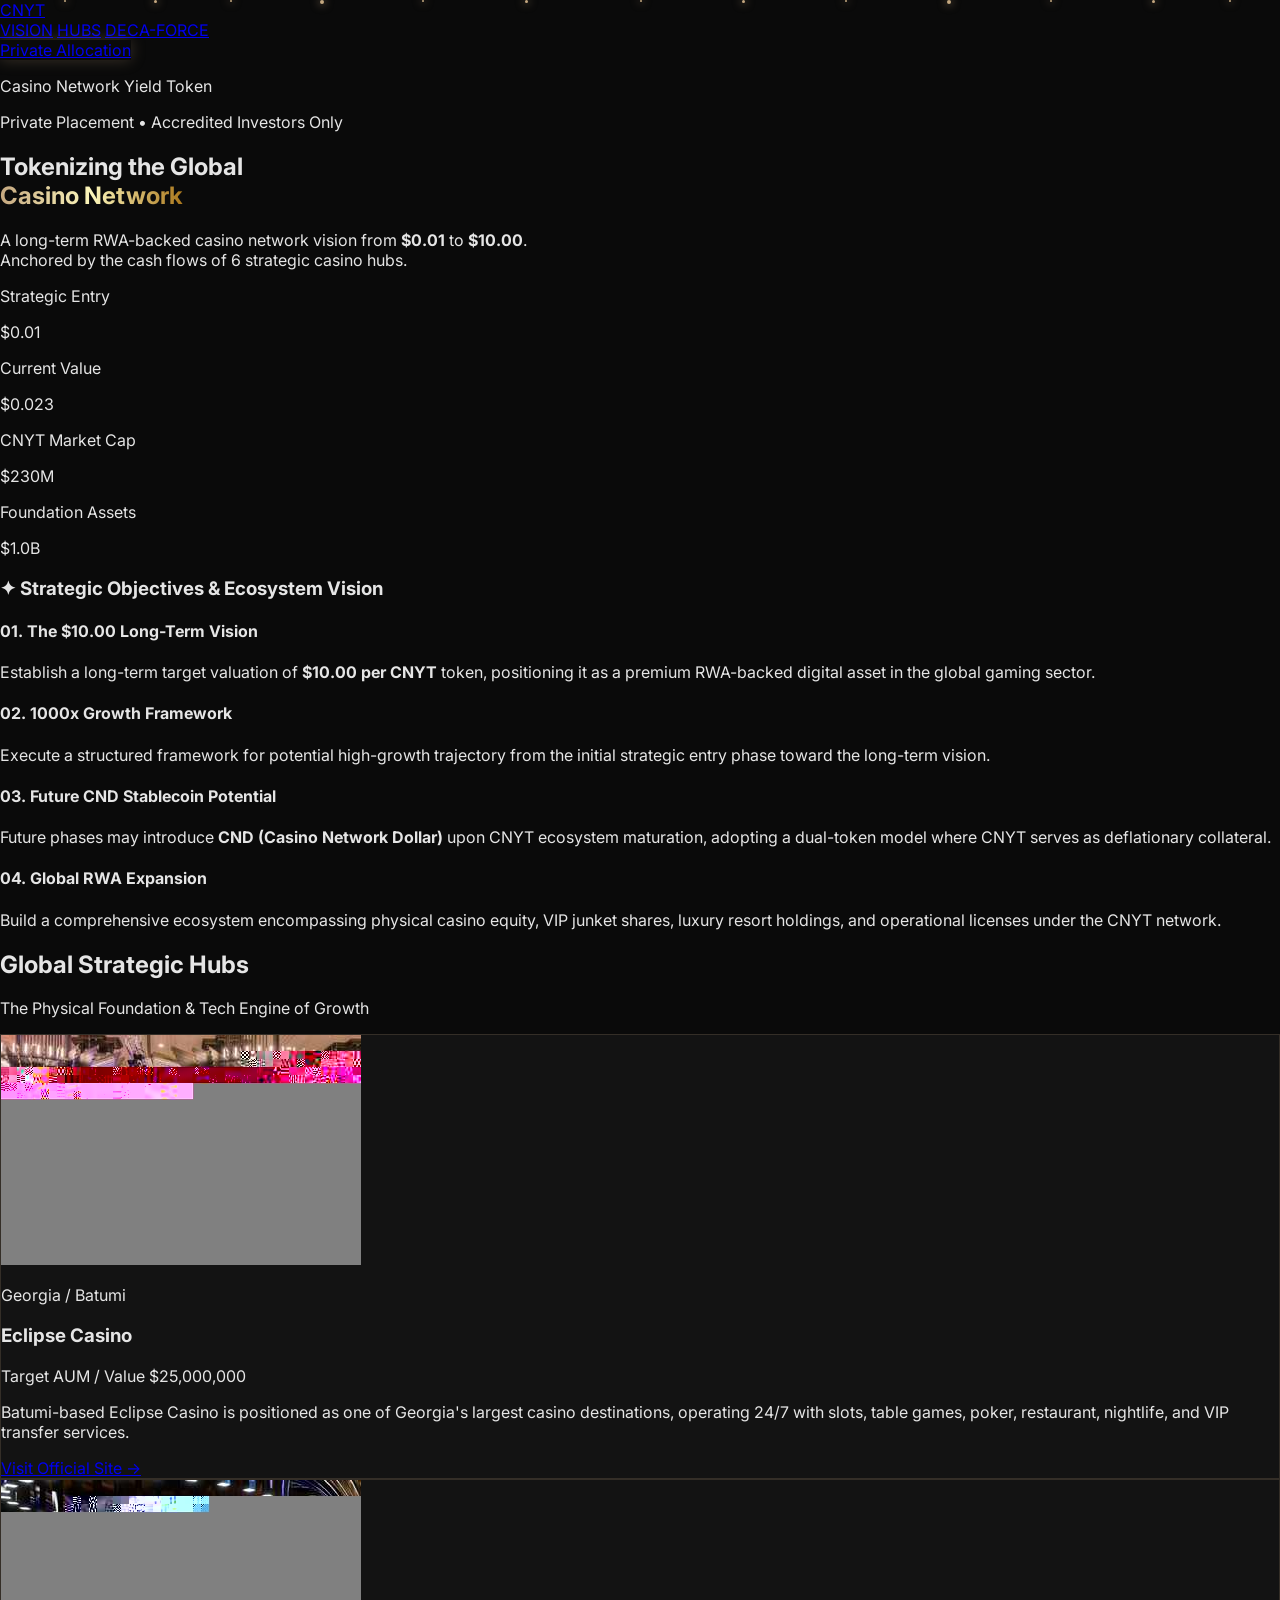
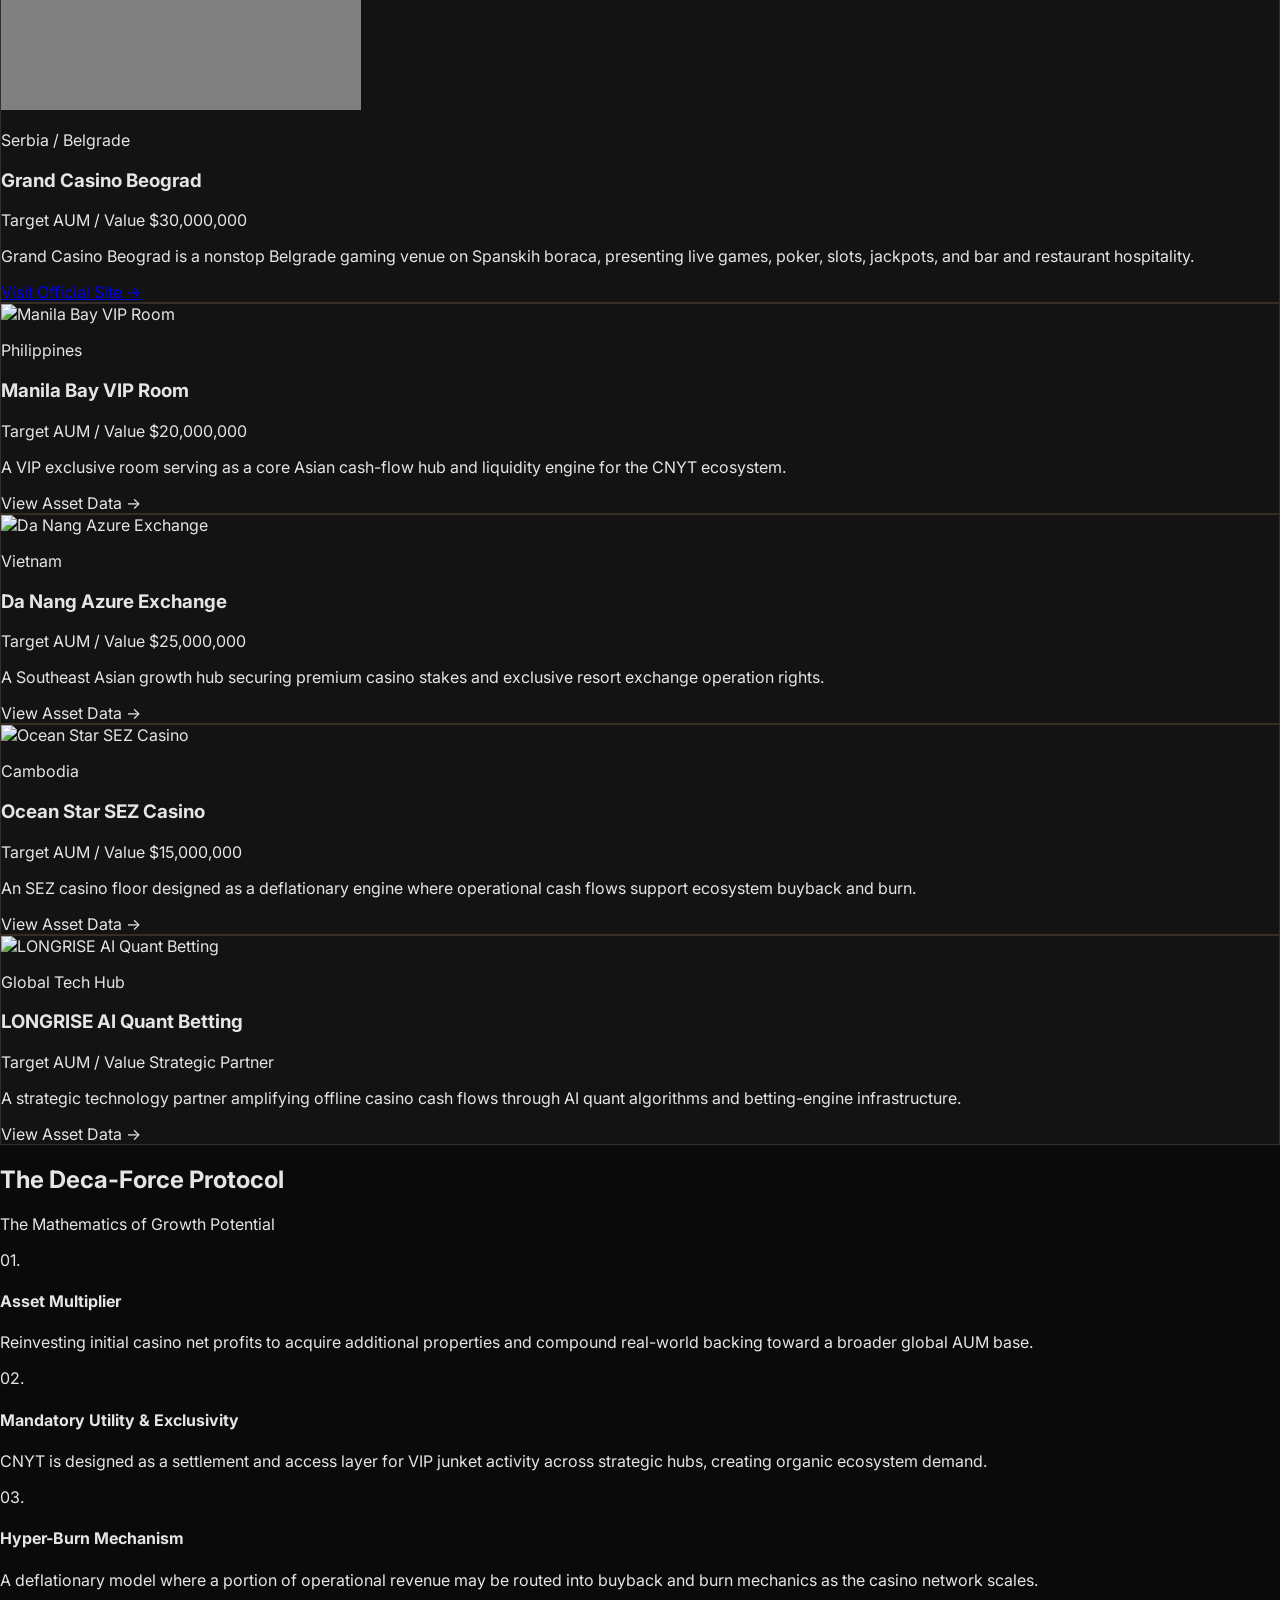
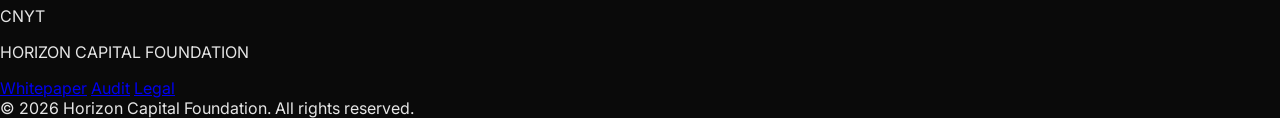
==== index.html @ 62a117b0 "Restructure homepage assets and update casino hubs" ====
<!DOCTYPE html>
<html lang="en" class="scroll-smooth">
<head>
  <meta charset="UTF-8" />
  <meta name="viewport" content="width=device-width, initial-scale=1.0" />
  <title>CNYT | Casino Network Yield Token</title>

  <meta name="description" content="CNYT - Casino Network Yield Token backed by global casino RWA portfolio." />
  <meta name="keywords" content="CNYT, Casino Token, RWA, Real World Assets, Crypto, Blockchain" />

  <link href="https://fonts.googleapis.com/css2?family=Playfair+Display:wght@400;700;900&family=Inter:wght@300;400;700;900&display=swap" rel="stylesheet" />
  <link rel="stylesheet" href="./assets/css/styles.css" />
  <script src="./assets/js/tailwind.config.js"></script>
  <script src="https://cdn.tailwindcss.com"></script>
</head>

<body>
  <div class="fixed inset-0 overflow-hidden pointer-events-none z-0">
    <div class="absolute inset-0 bg-gradient-to-b from-[#0a0a0a] via-transparent to-[#0a0a0a] z-10 opacity-70"></div>

    <div class="absolute inset-0 z-0">
      <span class="gold-dust dust-1"></span>
      <span class="gold-dust dust-2"></span>
      <span class="gold-dust dust-3"></span>
      <span class="gold-dust dust-4"></span>
      <span class="gold-dust dust-5"></span>
      <span class="gold-dust dust-6"></span>
      <span class="gold-dust dust-7"></span>
      <span class="gold-dust dust-8"></span>
      <span class="gold-dust dust-9"></span>
      <span class="gold-dust dust-10"></span>
      <span class="gold-dust dust-11"></span>
      <span class="gold-dust dust-12"></span>
      <span class="gold-dust dust-13"></span>
    </div>

    <div class="absolute inset-0 bg-[radial-gradient(circle_at_50%_50%,rgba(197,168,128,0.18)_0%,transparent_60%)] center-glow z-0"></div>
  </div>

  <nav class="fixed w-full z-50 bg-black/85 backdrop-blur-md border-b border-white/10" role="navigation">
    <div class="max-w-7xl mx-auto px-5 md:px-6 h-20 flex items-center justify-between">
      <a href="#vision" class="text-2xl font-serif font-bold tracking-wider text-white">
        <span class="text-casino-gold">C</span>NYT
      </a>

      <div class="hidden md:flex space-x-10 text-xs font-bold tracking-[0.2em] text-gray-300">
        <a href="#vision" class="hover:text-casino-gold transition-colors">VISION</a>
        <a href="#portfolio" class="hover:text-casino-gold transition-colors">HUBS</a>
        <a href="#deca-force" class="hover:text-casino-gold transition-colors">DECA-FORCE</a>
      </div>

      <a href="#portfolio" class="hidden sm:inline-block px-5 md:px-6 py-2.5 bg-casino-gold text-black text-xs font-black tracking-widest uppercase glow-button rounded-sm">
        Private Allocation
      </a>
    </div>
  </nav>

  <main class="relative z-10">
    <section id="vision" class="relative pt-40 pb-32 px-6 border-b border-white/10 flex flex-col justify-center min-h-[90vh]">
      <div class="max-w-6xl mx-auto relative w-full">
        <div class="text-center">
          <p class="text-casino-gold text-sm font-black tracking-[0.24em] uppercase mb-6 drop-shadow-md mobile-readable">
            Casino Network Yield Token
          </p>

          <p class="text-gray-300 text-xs font-bold tracking-widest uppercase mb-8 mobile-readable">
            Private Placement &bull; Accredited Investors Only
          </p>

          <h1 class="text-5xl md:text-[5.5rem] lg:text-[6.5rem] font-serif font-black mb-6 leading-[1.1] tracking-tight drop-shadow-2xl">
            Tokenizing the Global <br />
            <span class="gold-text">Casino Network</span>
          </h1>

          <p class="text-lg md:text-2xl text-gray-300 mb-16 font-light tracking-wide max-w-3xl mx-auto leading-relaxed drop-shadow-lg">
            A long-term RWA-backed casino network vision from
            <strong class="text-white font-bold">$0.01</strong>
            to
            <strong class="text-casino-gold font-bold">$10.00</strong>.
            <br class="hidden md:block" />
            Anchored by the cash flows of 6 strategic casino hubs.
          </p>
        </div>

        <div class="grid grid-cols-2 md:grid-cols-4 gap-px bg-white/10 max-w-5xl mx-auto border border-white/10 rounded-sm overflow-hidden mb-12 text-center backdrop-blur-md">
          <div class="bg-[#0a0a0a]/90 p-6 md:p-8 hover:bg-[#111]/95 transition-colors">
            <p class="text-gray-300 text-xs font-bold tracking-[0.14em] mb-3 uppercase mobile-readable">Strategic Entry</p>
            <p class="text-4xl hero-stats font-serif text-white">$0.01</p>
          </div>

          <div class="bg-[#0a0a0a]/90 p-6 md:p-8 relative overflow-hidden group">
            <div class="absolute inset-0 bg-casino-gold/5 group-hover:bg-casino-gold/10 transition-colors"></div>
            <p class="relative text-casino-gold text-xs font-black tracking-[0.14em] mb-3 uppercase flex items-center justify-center gap-2 mobile-readable">
              <span class="w-1.5 h-1.5 rounded-full bg-casino-gold animate-pulse"></span>
              Current Value
            </p>
            <p id="current-price" class="relative text-4xl hero-stats font-serif text-casino-gold font-bold">$0.023</p>
          </div>

          <div class="bg-[#0a0a0a]/90 p-6 md:p-8 hover:bg-[#111]/95 transition-colors">
            <p class="text-gray-300 text-xs font-bold tracking-[0.14em] mb-3 uppercase mobile-readable">CNYT Market Cap</p>
            <p class="text-4xl hero-stats font-serif text-white">$230M</p>
          </div>

          <div class="bg-[#0a0a0a]/90 p-6 md:p-8 hover:bg-[#111]/95 transition-colors">
            <p class="text-gray-300 text-xs font-bold tracking-[0.14em] mb-3 uppercase mobile-readable">Foundation Assets</p>
            <p class="text-4xl hero-stats font-serif text-white">$1.0B</p>
          </div>
        </div>

        <div class="max-w-5xl mx-auto border border-white/10 bg-[#0a0a0a]/75 backdrop-blur-md p-8 md:p-12 text-left rounded-sm relative overflow-hidden">
          <div class="absolute top-0 left-0 w-1 h-full bg-casino-gold shadow-[0_0_15px_#c5a880]"></div>

          <h3 class="text-white text-2xl font-serif font-bold mb-10 flex items-center border-b border-white/10 pb-6">
            <span class="text-casino-gold mr-3">&#10022;</span>
            Strategic Objectives & Ecosystem Vision
          </h3>

          <div class="grid grid-cols-1 md:grid-cols-2 gap-x-16 gap-y-12">
            <div>
              <h4 class="text-xl font-serif text-white mb-3 flex items-center">
                <span class="text-casino-gold text-sm font-sans font-bold tracking-widest mr-3">01.</span>
                The $10.00 Long-Term Vision
              </h4>
              <p class="text-gray-300 text-sm md:text-base leading-relaxed">
                Establish a long-term target valuation of <strong class="text-white">$10.00 per CNYT</strong> token, positioning it as a premium RWA-backed digital asset in the global gaming sector.
              </p>
            </div>

            <div>
              <h4 class="text-xl font-serif text-white mb-3 flex items-center">
                <span class="text-casino-gold text-sm font-sans font-bold tracking-widest mr-3">02.</span>
                1000x Growth Framework
              </h4>
              <p class="text-gray-300 text-sm md:text-base leading-relaxed">
                Execute a structured framework for potential high-growth trajectory from the initial strategic entry phase toward the long-term vision.
              </p>
            </div>

            <div>
              <h4 class="text-xl font-serif text-white mb-3 flex items-center">
                <span class="text-casino-gold text-sm font-sans font-bold tracking-widest mr-3">03.</span>
                Future CND Stablecoin Potential
              </h4>
              <p class="text-gray-300 text-sm md:text-base leading-relaxed">
                Future phases may introduce <strong class="text-white">CND (Casino Network Dollar)</strong> upon CNYT ecosystem maturation, adopting a dual-token model where CNYT serves as deflationary collateral.
              </p>
            </div>

            <div>
              <h4 class="text-xl font-serif text-white mb-3 flex items-center">
                <span class="text-casino-gold text-sm font-sans font-bold tracking-widest mr-3">04.</span>
                Global RWA Expansion
              </h4>
              <p class="text-gray-300 text-sm md:text-base leading-relaxed">
                Build a comprehensive ecosystem encompassing physical casino equity, VIP junket shares, luxury resort holdings, and operational licenses under the CNYT network.
              </p>
            </div>
          </div>
        </div>
      </div>
    </section>

    <section id="portfolio" class="py-32 px-6 bg-black/45 backdrop-blur-sm relative">
      <div class="max-w-[1400px] mx-auto">
        <div class="text-center mb-24 drop-shadow-xl">
          <h2 class="text-4xl md:text-5xl font-serif font-bold mb-6 text-white">
            Global Strategic Hubs
          </h2>
          <p class="text-gray-300 text-sm font-bold tracking-[0.18em] uppercase mobile-readable">
            The Physical Foundation & Tech Engine of Growth
          </p>
        </div>

        <div class="grid grid-cols-1 md:grid-cols-2 lg:grid-cols-3 gap-8 relative z-10">

          <article class="casino-card group flex flex-col h-full rounded-md relative">
            <div class="relative h-72 overflow-hidden">
              <img src="./assets/images/vasino-eclipse-card.jpg" alt="Eclipse Casino gaming floor in Batumi, Georgia" class="w-full h-full object-cover transition-transform duration-500 group-hover:scale-110" loading="lazy" />
              <div class="absolute inset-0 img-overlay pointer-events-none"></div>
              <div class="absolute bottom-6 left-6 right-6 z-10">
                <p class="text-casino-gold text-xs font-black tracking-[0.16em] uppercase mb-1 drop-shadow-md mobile-readable">Georgia / Batumi</p>
                <h3 class="text-3xl font-serif text-white drop-shadow-lg leading-tight">Eclipse Casino</h3>
              </div>
            </div>
            <div class="p-8 flex flex-col flex-grow bg-gradient-to-b from-transparent to-[#050505]/80">
              <div class="flex justify-between items-end mb-6 pb-4 border-b border-white/10">
                <span class="text-gray-300 text-xs font-bold tracking-widest uppercase">Target AUM / Value</span>
                <span class="text-2xl font-serif text-white">$25,000,000</span>
              </div>
              <p class="text-gray-300 text-sm leading-relaxed font-light flex-grow">
                Batumi-based Eclipse Casino is positioned as one of Georgia's largest casino destinations, operating 24/7 with slots, table games, poker, restaurant, nightlife, and VIP transfer services.
              </p>
              <a href="https://eclipse.casino/" target="_blank" rel="noopener noreferrer" class="mt-6 flex items-center text-casino-gold text-xs font-bold tracking-widest uppercase">
                Visit Official Site <span class="ml-2">&rarr;</span>
              </a>
            </div>
          </article>

          <article class="casino-card group flex flex-col h-full rounded-md relative">
            <div class="relative h-72 overflow-hidden">
              <img src="./assets/images/grand-casino-beograd-card.jpg" alt="Grand Casino Beograd gaming floor in Belgrade, Serbia" class="w-full h-full object-cover transition-transform duration-500 group-hover:scale-110" loading="lazy" />
              <div class="absolute inset-0 img-overlay pointer-events-none"></div>
              <div class="absolute bottom-6 left-6 right-6 z-10">
                <p class="text-casino-gold text-xs font-black tracking-[0.16em] uppercase mb-1 drop-shadow-md mobile-readable">Serbia / Belgrade</p>
                <h3 class="text-3xl font-serif text-white drop-shadow-lg leading-tight">Grand Casino Beograd</h3>
              </div>
            </div>
            <div class="p-8 flex flex-col flex-grow bg-gradient-to-b from-transparent to-[#050505]/80">
              <div class="flex justify-between items-end mb-6 pb-4 border-b border-white/10">
                <span class="text-gray-300 text-xs font-bold tracking-widest uppercase">Target AUM / Value</span>
                <span class="text-2xl font-serif text-white">$30,000,000</span>
              </div>
              <p class="text-gray-300 text-sm leading-relaxed font-light flex-grow">
                Grand Casino Beograd is a nonstop Belgrade gaming venue on Spanskih boraca, presenting live games, poker, slots, jackpots, and bar and restaurant hospitality.
              </p>
              <a href="https://grandcasinoadmiral.rs/" target="_blank" rel="noopener noreferrer" class="mt-6 flex items-center text-casino-gold text-xs font-bold tracking-widest uppercase">
                Visit Official Site <span class="ml-2">&rarr;</span>
              </a>
            </div>
          </article>

          <article class="casino-card group flex flex-col h-full rounded-md relative">
            <div class="relative h-72 overflow-hidden">
              <img src="https://images.unsplash.com/photo-1577717903315-1691ae25ab3f?auto=format&fit=crop&q=80&w=900" alt="Manila Bay VIP Room" class="w-full h-full object-cover transition-transform duration-500 group-hover:scale-110" loading="lazy" />
              <div class="absolute inset-0 img-overlay pointer-events-none"></div>
              <div class="absolute bottom-6 left-6 right-6 z-10">
                <p class="text-casino-gold text-xs font-black tracking-[0.16em] uppercase mb-1 drop-shadow-md mobile-readable">Philippines</p>
                <h3 class="text-3xl font-serif text-white drop-shadow-lg leading-tight">Manila Bay VIP Room</h3>
              </div>
            </div>
            <div class="p-8 flex flex-col flex-grow bg-gradient-to-b from-transparent to-[#050505]/80">
              <div class="flex justify-between items-end mb-6 pb-4 border-b border-white/10">
                <span class="text-gray-300 text-xs font-bold tracking-widest uppercase">Target AUM / Value</span>
                <span class="text-2xl font-serif text-white">$20,000,000</span>
              </div>
              <p class="text-gray-300 text-sm leading-relaxed font-light flex-grow">
                A VIP exclusive room serving as a core Asian cash-flow hub and liquidity engine for the CNYT ecosystem.
              </p>
              <div class="mt-6 flex items-center text-casino-gold text-xs font-bold tracking-widest uppercase">
                View Asset Data <span class="ml-2">&rarr;</span>
              </div>
            </div>
          </article>

          <article class="casino-card group flex flex-col h-full rounded-md relative">
            <div class="relative h-72 overflow-hidden">
              <img src="https://images.unsplash.com/photo-1605810230434-7631ac76ec81?auto=format&fit=crop&q=80&w=900" alt="Da Nang Azure Exchange" class="w-full h-full object-cover transition-transform duration-500 group-hover:scale-110" loading="lazy" />
              <div class="absolute inset-0 img-overlay pointer-events-none"></div>
              <div class="absolute bottom-6 left-6 right-6 z-10">
                <p class="text-casino-gold text-xs font-black tracking-[0.16em] uppercase mb-1 drop-shadow-md mobile-readable">Vietnam</p>
                <h3 class="text-3xl font-serif text-white drop-shadow-lg leading-tight">Da Nang Azure Exchange</h3>
              </div>
            </div>
            <div class="p-8 flex flex-col flex-grow bg-gradient-to-b from-transparent to-[#050505]/80">
              <div class="flex justify-between items-end mb-6 pb-4 border-b border-white/10">
                <span class="text-gray-300 text-xs font-bold tracking-widest uppercase">Target AUM / Value</span>
                <span class="text-2xl font-serif text-white">$25,000,000</span>
              </div>
              <p class="text-gray-300 text-sm leading-relaxed font-light flex-grow">
                A Southeast Asian growth hub securing premium casino stakes and exclusive resort exchange operation rights.
              </p>
              <div class="mt-6 flex items-center text-casino-gold text-xs font-bold tracking-widest uppercase">
                View Asset Data <span class="ml-2">&rarr;</span>
              </div>
            </div>
          </article>

          <article class="casino-card group flex flex-col h-full rounded-md relative">
            <div class="relative h-72 overflow-hidden">
              <img src="https://images.unsplash.com/photo-1541271696563-3be2f555fc4e?auto=format&fit=crop&q=80&w=900" alt="Ocean Star SEZ Casino" class="w-full h-full object-cover transition-transform duration-500 group-hover:scale-110" loading="lazy" />
              <div class="absolute inset-0 img-overlay pointer-events-none"></div>
              <div class="absolute bottom-6 left-6 right-6 z-10">
                <p class="text-casino-gold text-xs font-black tracking-[0.16em] uppercase mb-1 drop-shadow-md mobile-readable">Cambodia</p>
                <h3 class="text-3xl font-serif text-white drop-shadow-lg leading-tight">Ocean Star SEZ Casino</h3>
              </div>
            </div>
            <div class="p-8 flex flex-col flex-grow bg-gradient-to-b from-transparent to-[#050505]/80">
              <div class="flex justify-between items-end mb-6 pb-4 border-b border-white/10">
                <span class="text-gray-300 text-xs font-bold tracking-widest uppercase">Target AUM / Value</span>
                <span class="text-2xl font-serif text-white">$15,000,000</span>
              </div>
              <p class="text-gray-300 text-sm leading-relaxed font-light flex-grow">
                An SEZ casino floor designed as a deflationary engine where operational cash flows support ecosystem buyback and burn.
              </p>
              <div class="mt-6 flex items-center text-casino-gold text-xs font-bold tracking-widest uppercase">
                View Asset Data <span class="ml-2">&rarr;</span>
              </div>
            </div>
          </article>

          <article class="casino-card group flex flex-col h-full rounded-md relative">
            <div class="relative h-72 overflow-hidden">
              <img src="https://images.unsplash.com/photo-1639322537228-f710d846310a?auto=format&fit=crop&q=80&w=900" alt="LONGRISE AI Quant Betting" class="w-full h-full object-cover transition-transform duration-500 group-hover:scale-110" loading="lazy" />
              <div class="absolute inset-0 img-overlay pointer-events-none"></div>
              <div class="absolute bottom-6 left-6 right-6 z-10">
                <p class="text-casino-gold text-xs font-black tracking-[0.16em] uppercase mb-1 drop-shadow-md mobile-readable">Global Tech Hub</p>
                <h3 class="text-3xl font-serif text-white drop-shadow-lg leading-tight">LONGRISE AI Quant Betting</h3>
              </div>
            </div>
            <div class="p-8 flex flex-col flex-grow bg-gradient-to-b from-transparent to-[#050505]/80">
              <div class="flex justify-between items-end mb-6 pb-4 border-b border-white/10">
                <span class="text-gray-300 text-xs font-bold tracking-widest uppercase">Target AUM / Value</span>
                <span class="text-2xl font-serif text-white">Strategic Partner</span>
              </div>
              <p class="text-gray-300 text-sm leading-relaxed font-light flex-grow">
                A strategic technology partner amplifying offline casino cash flows through AI quant algorithms and betting-engine infrastructure.
              </p>
              <div class="mt-6 flex items-center text-casino-gold text-xs font-bold tracking-widest uppercase">
                View Asset Data <span class="ml-2">&rarr;</span>
              </div>
            </div>
          </article>

        </div>
      </div>
    </section>

    <section id="deca-force" class="py-32 px-6 relative border-t border-white/10 bg-gradient-to-b from-transparent to-[#0a0a0a]">
      <div class="max-w-5xl mx-auto relative z-10">
        <div class="text-center mb-20 drop-shadow-xl">
          <h2 class="text-4xl md:text-5xl font-serif font-bold mb-4 text-white">
            The Deca-Force Protocol
          </h2>
          <p class="text-casino-gold text-sm font-bold tracking-[0.22em] uppercase mobile-readable">
            The Mathematics of Growth Potential
          </p>
        </div>

        <div class="space-y-6">
          <article class="flex flex-col md:flex-row gap-6 md:gap-10 p-8 md:p-12 border border-white/10 bg-[#0a0a0a]/75 backdrop-blur-md hover:bg-white/[0.05] hover:border-casino-gold/30 transition-all duration-500 rounded-sm group shadow-lg">
            <div class="text-casino-gold font-serif text-5xl md:text-6xl font-black opacity-60 group-hover:opacity-100 transition-opacity">
              01<span class="text-white/20 text-4xl">.</span>
            </div>
            <div class="flex-1">
              <h4 class="text-2xl font-serif font-bold mb-4 text-white">Asset Multiplier</h4>
              <p class="text-gray-300 leading-relaxed font-light text-base md:text-lg">
                Reinvesting initial casino net profits to acquire additional properties and compound real-world backing toward a broader global AUM base.
              </p>
            </div>
          </article>

          <article class="flex flex-col md:flex-row gap-6 md:gap-10 p-8 md:p-12 border border-white/10 bg-[#0a0a0a]/75 backdrop-blur-md hover:bg-white/[0.05] hover:border-casino-gold/30 transition-all duration-500 rounded-sm group shadow-lg">
            <div class="text-casino-gold font-serif text-5xl md:text-6xl font-black opacity-60 group-hover:opacity-100 transition-opacity">
              02<span class="text-white/20 text-4xl">.</span>
            </div>
            <div class="flex-1">
              <h4 class="text-2xl font-serif font-bold mb-4 text-white">Mandatory Utility & Exclusivity</h4>
              <p class="text-gray-300 leading-relaxed font-light text-base md:text-lg">
                CNYT is designed as a settlement and access layer for VIP junket activity across strategic hubs, creating organic ecosystem demand.
              </p>
            </div>
          </article>

          <article class="flex flex-col md:flex-row gap-6 md:gap-10 p-8 md:p-12 border border-white/10 bg-[#0a0a0a]/75 backdrop-blur-md hover:bg-white/[0.05] hover:border-casino-gold/30 transition-all duration-500 rounded-sm group shadow-lg">
            <div class="text-casino-gold font-serif text-5xl md:text-6xl font-black opacity-60 group-hover:opacity-100 transition-opacity">
              03<span class="text-white/20 text-4xl">.</span>
            </div>
            <div class="flex-1">
              <h4 class="text-2xl font-serif font-bold mb-4 text-white">Hyper-Burn Mechanism</h4>
              <p class="text-gray-300 leading-relaxed font-light text-base md:text-lg">
                A deflationary model where a portion of operational revenue may be routed into buyback and burn mechanics as the casino network scales.
              </p>
            </div>
          </article>
        </div>
      </div>
    </section>
  </main>

  <footer class="bg-[#050505] py-16 px-6 border-t border-white/10 relative z-20">
    <div class="absolute top-0 left-1/2 -translate-x-1/2 w-1/2 h-px bg-gradient-to-r from-transparent via-casino-gold to-transparent opacity-30"></div>

    <div class="max-w-7xl mx-auto flex flex-col md:flex-row justify-between items-center mb-12">
      <div class="mb-8 md:mb-0 text-center md:text-left">
        <div class="text-3xl font-serif font-bold text-white mb-2">
          <span class="text-casino-gold">C</span>NYT
        </div>
        <p class="text-xs text-gray-400 tracking-widest">HORIZON CAPITAL FOUNDATION</p>
      </div>

      <div class="flex flex-wrap justify-center gap-6 md:gap-8 text-xs font-bold tracking-widest text-gray-400 uppercase">
        <a href="./assets/docs/CNYT_Whitepaper_v1.0.pdf" download class="hover:text-white transition-colors">Whitepaper</a>
        <a href="#" class="hover:text-white transition-colors">Audit</a>
        <a href="#" class="hover:text-white transition-colors">Legal</a>
      </div>
    </div>

    <div class="text-center text-xs text-gray-500">
      &copy; 2026 Horizon Capital Foundation. All rights reserved.
    </div>
  </footer>

  <script src="./assets/js/main.js"></script>
</body>
</html>
---- assets/css/styles.css ----
html,
body {
  margin: 0;
  min-height: 100%;
  background: #0a0a0a;
  color: #e5e5e5;
  font-family: 'Inter', sans-serif;
  overflow-x: hidden;
}

.gold-text {
  background: linear-gradient(to right, #c5a880, #fcf6ba, #aa771c);
  -webkit-background-clip: text;
  background-clip: text;
  color: transparent;
}

.casino-card {
  background: rgba(20, 20, 20, 0.92);
  border: 1px solid rgba(197, 168, 128, 0.18);
  overflow: hidden;
  transition: all 0.35s ease;
}

.casino-card:hover {
  border-color: rgba(197, 168, 128, 0.75);
  transform: translateY(-8px);
  box-shadow: 0 20px 40px rgba(0, 0, 0, 0.85), 0 0 22px rgba(197, 168, 128, 0.16);
}

.img-overlay {
  background: linear-gradient(to top, #141414 8%, rgba(20, 20, 20, 0.45) 55%, transparent 100%);
}

.glow-button {
  box-shadow: 0 0 15px rgba(197, 168, 128, 0.26);
  transition: all 0.25s ease;
}

.glow-button:hover {
  box-shadow: 0 0 24px rgba(197, 168, 128, 0.5);
  transform: scale(1.02);
}

@keyframes floatUp {
  0% {
    transform: translateY(110vh) scale(0);
    opacity: 0;
  }

  12% {
    opacity: 0.55;
  }

  80% {
    opacity: 0.55;
  }

  100% {
    transform: translateY(-10vh) scale(1.4);
    opacity: 0;
  }
}

.gold-dust {
  position: absolute;
  background: #c5a880;
  border-radius: 9999px;
  animation: floatUp linear infinite;
  box-shadow: 0 0 9px 1px rgba(197, 168, 128, 0.55);
}

.dust-1 {
  left: 5%;
  width: 2px;
  height: 2px;
  animation-duration: 8s;
  animation-delay: -2s;
}

.dust-2 {
  left: 12%;
  width: 3px;
  height: 3px;
  animation-duration: 11s;
  animation-delay: -8s;
}

.dust-3 {
  left: 18%;
  width: 2px;
  height: 2px;
  animation-duration: 9s;
  animation-delay: -5s;
}

.dust-4 {
  left: 25%;
  width: 4px;
  height: 4px;
  animation-duration: 13s;
  animation-delay: -10s;
}

.dust-5 {
  left: 33%;
  width: 2px;
  height: 2px;
  animation-duration: 10s;
  animation-delay: -4s;
}

.dust-6 {
  left: 41%;
  width: 3px;
  height: 3px;
  animation-duration: 12s;
  animation-delay: -9s;
}

.dust-7 {
  left: 50%;
  width: 2px;
  height: 2px;
  animation-duration: 8s;
  animation-delay: -6s;
}

.dust-8 {
  left: 58%;
  width: 3px;
  height: 3px;
  animation-duration: 14s;
  animation-delay: -12s;
}

.dust-9 {
  left: 66%;
  width: 2px;
  height: 2px;
  animation-duration: 9s;
  animation-delay: -3s;
}

.dust-10 {
  left: 74%;
  width: 4px;
  height: 4px;
  animation-duration: 13s;
  animation-delay: -7s;
}

.dust-11 {
  left: 82%;
  width: 2px;
  height: 2px;
  animation-duration: 10s;
  animation-delay: -5s;
}

.dust-12 {
  left: 90%;
  width: 3px;
  height: 3px;
  animation-duration: 12s;
  animation-delay: -11s;
}

.dust-13 {
  left: 96%;
  width: 2px;
  height: 2px;
  animation-duration: 8s;
  animation-delay: -1s;
}

@keyframes pulseGlow {
  0%,
  100% {
    opacity: 0.22;
    transform: scale(0.95);
  }

  50% {
    opacity: 0.42;
    transform: scale(1.05);
  }
}

.center-glow {
  animation: pulseGlow 7s ease-in-out infinite;
}

@media (max-width: 768px) {
  h1 {
    font-size: 2.65rem !important;
    line-height: 1.15 !important;
  }

  .hero-stats {
    font-size: 2rem !important;
  }

  .mobile-readable {
    font-size: 13px !important;
    letter-spacing: 0.08em !important;
  }

  .gold-dust:nth-child(n+12) {
    display: none;
  }
}
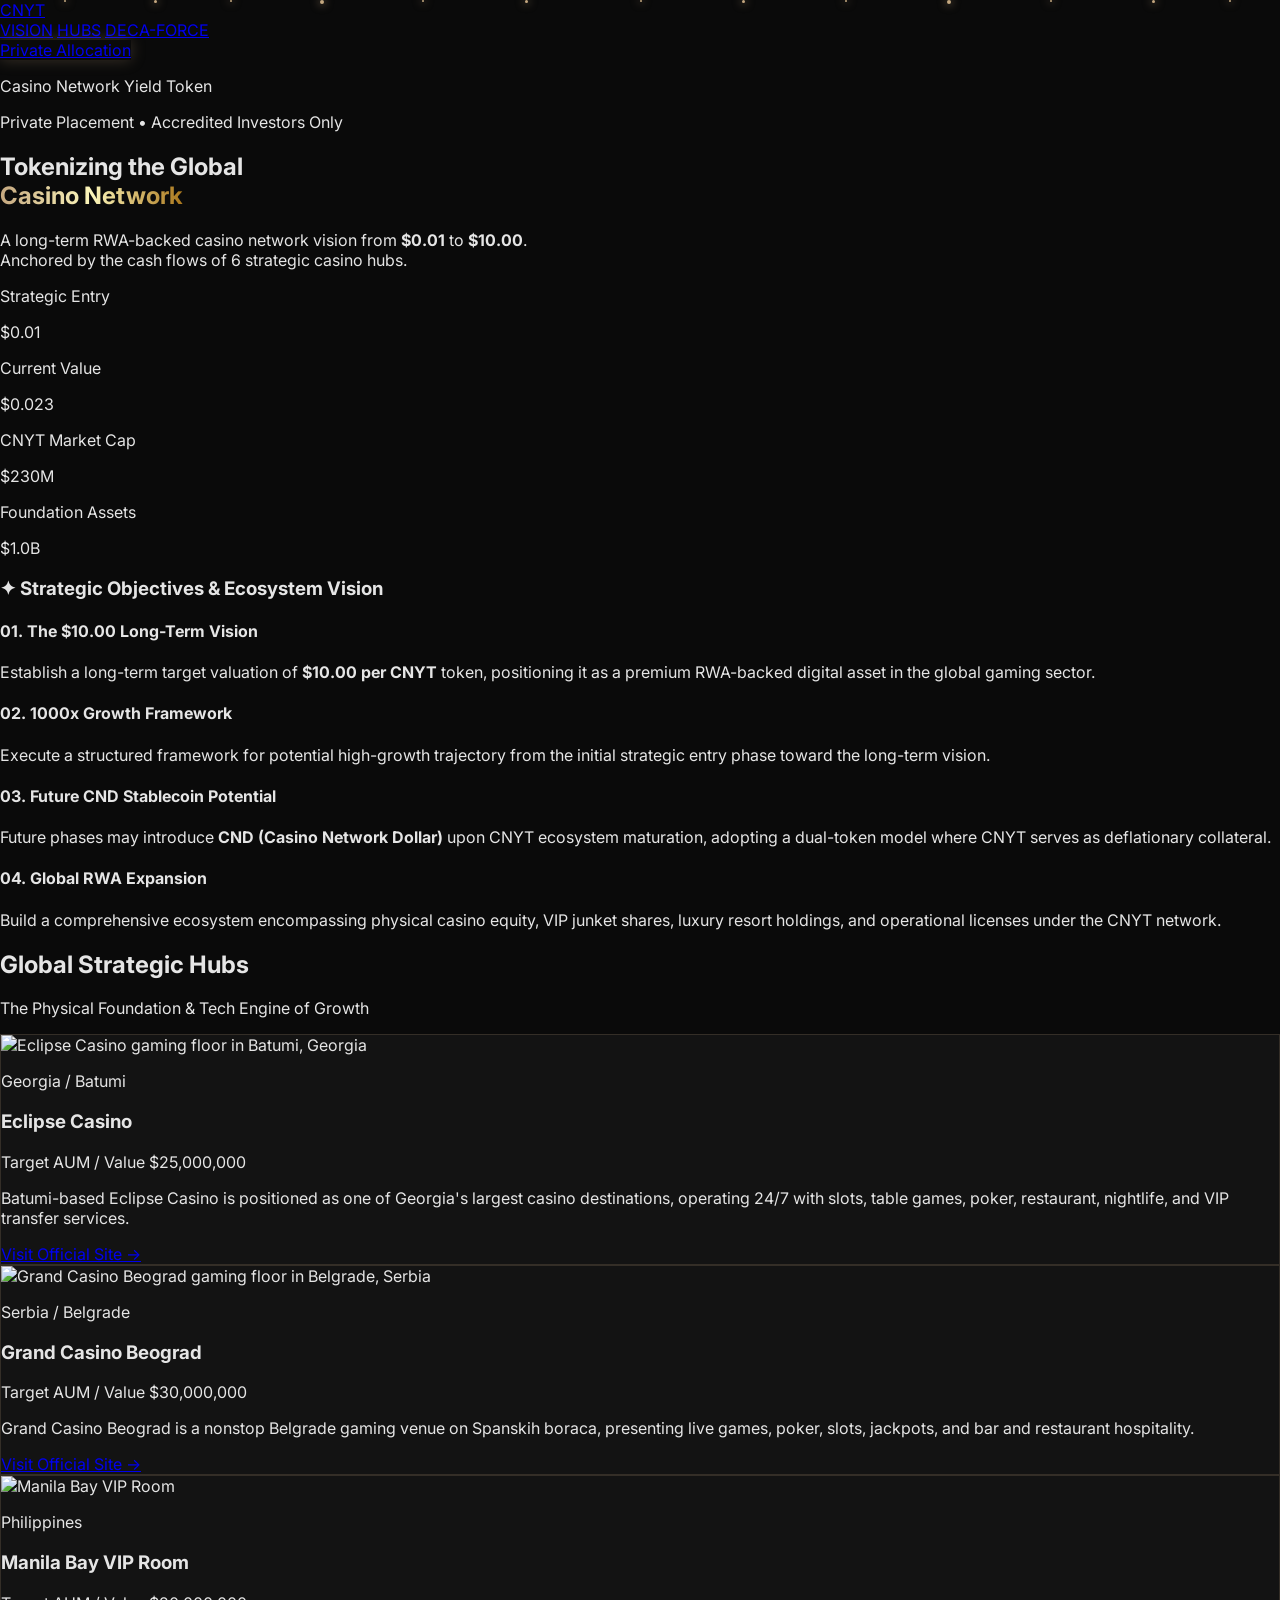
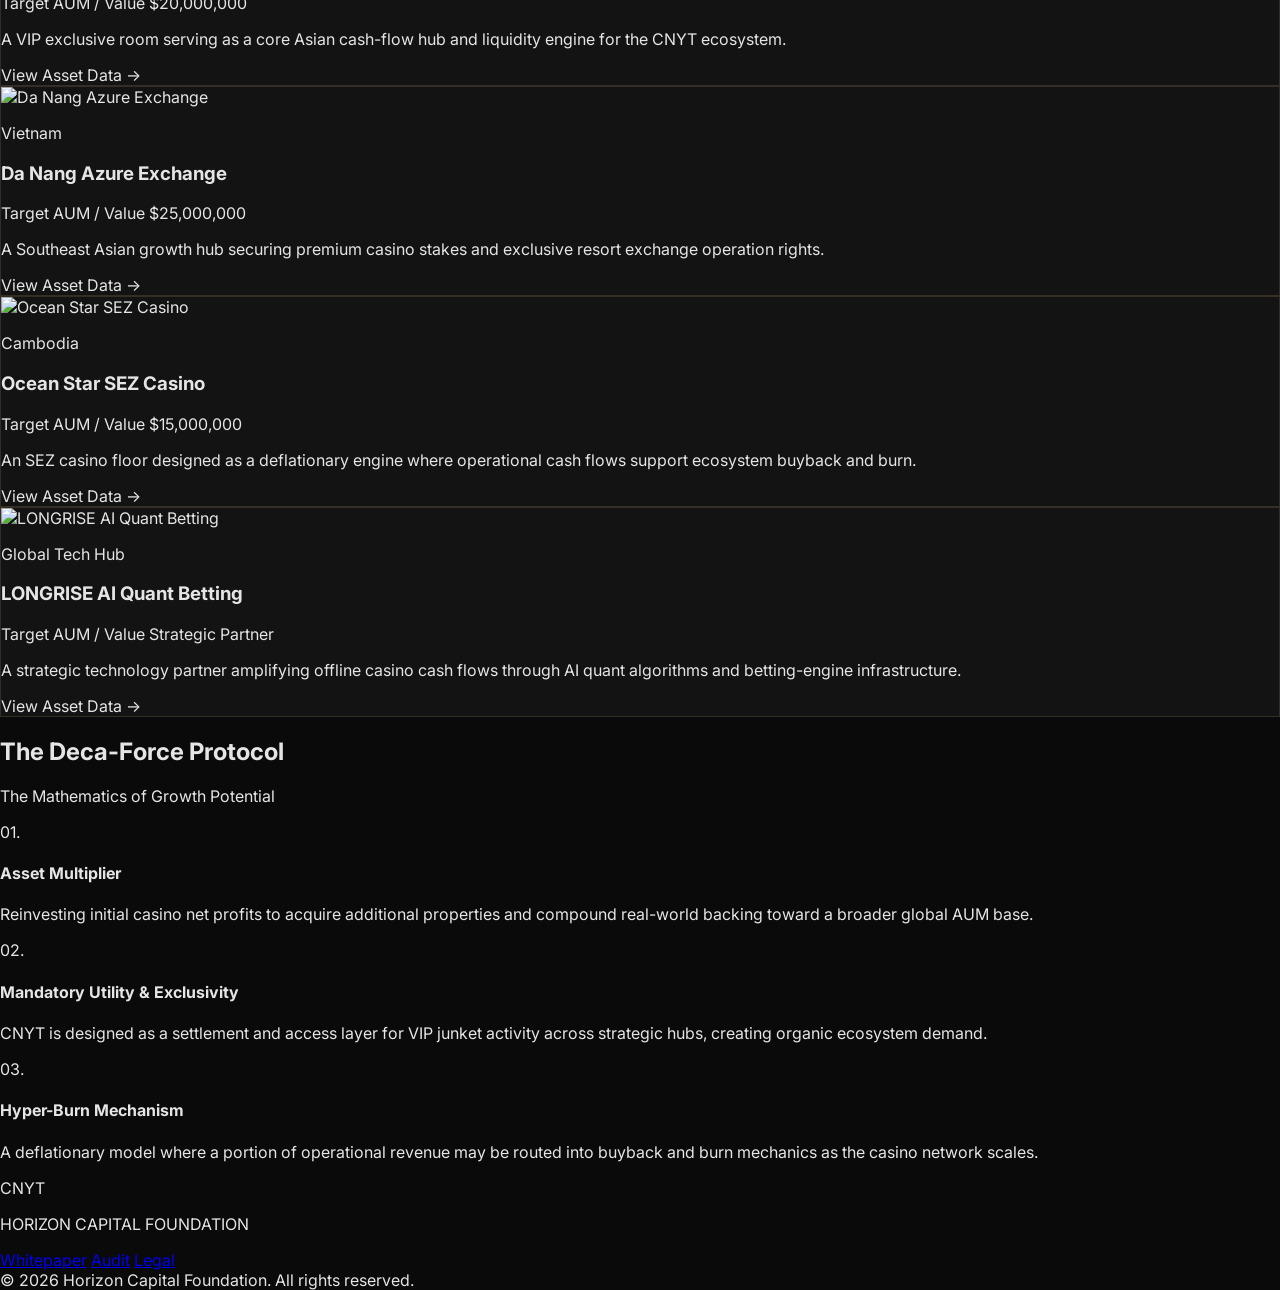
==== commit 72e4e198: "Use official casino image URLs" ====
--- a/index.html
+++ b/index.html
@@ -1,396 +1,396 @@
-<!DOCTYPE html>
-<html lang="en" class="scroll-smooth">
-<head>
-  <meta charset="UTF-8" />
-  <meta name="viewport" content="width=device-width, initial-scale=1.0" />
-  <title>CNYT | Casino Network Yield Token</title>
-
-  <meta name="description" content="CNYT - Casino Network Yield Token backed by global casino RWA portfolio." />
-  <meta name="keywords" content="CNYT, Casino Token, RWA, Real World Assets, Crypto, Blockchain" />
-
-  <link href="https://fonts.googleapis.com/css2?family=Playfair+Display:wght@400;700;900&family=Inter:wght@300;400;700;900&display=swap" rel="stylesheet" />
-  <link rel="stylesheet" href="./assets/css/styles.css" />
-  <script src="./assets/js/tailwind.config.js"></script>
-  <script src="https://cdn.tailwindcss.com"></script>
-</head>
-
-<body>
-  <div class="fixed inset-0 overflow-hidden pointer-events-none z-0">
-    <div class="absolute inset-0 bg-gradient-to-b from-[#0a0a0a] via-transparent to-[#0a0a0a] z-10 opacity-70"></div>
-
-    <div class="absolute inset-0 z-0">
-      <span class="gold-dust dust-1"></span>
-      <span class="gold-dust dust-2"></span>
-      <span class="gold-dust dust-3"></span>
-      <span class="gold-dust dust-4"></span>
-      <span class="gold-dust dust-5"></span>
-      <span class="gold-dust dust-6"></span>
-      <span class="gold-dust dust-7"></span>
-      <span class="gold-dust dust-8"></span>
-      <span class="gold-dust dust-9"></span>
-      <span class="gold-dust dust-10"></span>
-      <span class="gold-dust dust-11"></span>
-      <span class="gold-dust dust-12"></span>
-      <span class="gold-dust dust-13"></span>
-    </div>
-
-    <div class="absolute inset-0 bg-[radial-gradient(circle_at_50%_50%,rgba(197,168,128,0.18)_0%,transparent_60%)] center-glow z-0"></div>
-  </div>
-
-  <nav class="fixed w-full z-50 bg-black/85 backdrop-blur-md border-b border-white/10" role="navigation">
-    <div class="max-w-7xl mx-auto px-5 md:px-6 h-20 flex items-center justify-between">
-      <a href="#vision" class="text-2xl font-serif font-bold tracking-wider text-white">
-        <span class="text-casino-gold">C</span>NYT
-      </a>
-
-      <div class="hidden md:flex space-x-10 text-xs font-bold tracking-[0.2em] text-gray-300">
-        <a href="#vision" class="hover:text-casino-gold transition-colors">VISION</a>
-        <a href="#portfolio" class="hover:text-casino-gold transition-colors">HUBS</a>
-        <a href="#deca-force" class="hover:text-casino-gold transition-colors">DECA-FORCE</a>
-      </div>
-
-      <a href="#portfolio" class="hidden sm:inline-block px-5 md:px-6 py-2.5 bg-casino-gold text-black text-xs font-black tracking-widest uppercase glow-button rounded-sm">
-        Private Allocation
-      </a>
-    </div>
-  </nav>
-
-  <main class="relative z-10">
-    <section id="vision" class="relative pt-40 pb-32 px-6 border-b border-white/10 flex flex-col justify-center min-h-[90vh]">
-      <div class="max-w-6xl mx-auto relative w-full">
-        <div class="text-center">
-          <p class="text-casino-gold text-sm font-black tracking-[0.24em] uppercase mb-6 drop-shadow-md mobile-readable">
-            Casino Network Yield Token
-          </p>
-
-          <p class="text-gray-300 text-xs font-bold tracking-widest uppercase mb-8 mobile-readable">
-            Private Placement &bull; Accredited Investors Only
-          </p>
-
-          <h1 class="text-5xl md:text-[5.5rem] lg:text-[6.5rem] font-serif font-black mb-6 leading-[1.1] tracking-tight drop-shadow-2xl">
-            Tokenizing the Global <br />
-            <span class="gold-text">Casino Network</span>
-          </h1>
-
-          <p class="text-lg md:text-2xl text-gray-300 mb-16 font-light tracking-wide max-w-3xl mx-auto leading-relaxed drop-shadow-lg">
-            A long-term RWA-backed casino network vision from
-            <strong class="text-white font-bold">$0.01</strong>
-            to
-            <strong class="text-casino-gold font-bold">$10.00</strong>.
-            <br class="hidden md:block" />
-            Anchored by the cash flows of 6 strategic casino hubs.
-          </p>
-        </div>
-
-        <div class="grid grid-cols-2 md:grid-cols-4 gap-px bg-white/10 max-w-5xl mx-auto border border-white/10 rounded-sm overflow-hidden mb-12 text-center backdrop-blur-md">
-          <div class="bg-[#0a0a0a]/90 p-6 md:p-8 hover:bg-[#111]/95 transition-colors">
-            <p class="text-gray-300 text-xs font-bold tracking-[0.14em] mb-3 uppercase mobile-readable">Strategic Entry</p>
-            <p class="text-4xl hero-stats font-serif text-white">$0.01</p>
-          </div>
-
-          <div class="bg-[#0a0a0a]/90 p-6 md:p-8 relative overflow-hidden group">
-            <div class="absolute inset-0 bg-casino-gold/5 group-hover:bg-casino-gold/10 transition-colors"></div>
-            <p class="relative text-casino-gold text-xs font-black tracking-[0.14em] mb-3 uppercase flex items-center justify-center gap-2 mobile-readable">
-              <span class="w-1.5 h-1.5 rounded-full bg-casino-gold animate-pulse"></span>
-              Current Value
-            </p>
-            <p id="current-price" class="relative text-4xl hero-stats font-serif text-casino-gold font-bold">$0.023</p>
-          </div>
-
-          <div class="bg-[#0a0a0a]/90 p-6 md:p-8 hover:bg-[#111]/95 transition-colors">
-            <p class="text-gray-300 text-xs font-bold tracking-[0.14em] mb-3 uppercase mobile-readable">CNYT Market Cap</p>
-            <p class="text-4xl hero-stats font-serif text-white">$230M</p>
-          </div>
-
-          <div class="bg-[#0a0a0a]/90 p-6 md:p-8 hover:bg-[#111]/95 transition-colors">
-            <p class="text-gray-300 text-xs font-bold tracking-[0.14em] mb-3 uppercase mobile-readable">Foundation Assets</p>
-            <p class="text-4xl hero-stats font-serif text-white">$1.0B</p>
-          </div>
-        </div>
-
-        <div class="max-w-5xl mx-auto border border-white/10 bg-[#0a0a0a]/75 backdrop-blur-md p-8 md:p-12 text-left rounded-sm relative overflow-hidden">
-          <div class="absolute top-0 left-0 w-1 h-full bg-casino-gold shadow-[0_0_15px_#c5a880]"></div>
-
-          <h3 class="text-white text-2xl font-serif font-bold mb-10 flex items-center border-b border-white/10 pb-6">
-            <span class="text-casino-gold mr-3">&#10022;</span>
-            Strategic Objectives & Ecosystem Vision
-          </h3>
-
-          <div class="grid grid-cols-1 md:grid-cols-2 gap-x-16 gap-y-12">
-            <div>
-              <h4 class="text-xl font-serif text-white mb-3 flex items-center">
-                <span class="text-casino-gold text-sm font-sans font-bold tracking-widest mr-3">01.</span>
-                The $10.00 Long-Term Vision
-              </h4>
-              <p class="text-gray-300 text-sm md:text-base leading-relaxed">
-                Establish a long-term target valuation of <strong class="text-white">$10.00 per CNYT</strong> token, positioning it as a premium RWA-backed digital asset in the global gaming sector.
-              </p>
-            </div>
-
-            <div>
-              <h4 class="text-xl font-serif text-white mb-3 flex items-center">
-                <span class="text-casino-gold text-sm font-sans font-bold tracking-widest mr-3">02.</span>
-                1000x Growth Framework
-              </h4>
-              <p class="text-gray-300 text-sm md:text-base leading-relaxed">
-                Execute a structured framework for potential high-growth trajectory from the initial strategic entry phase toward the long-term vision.
-              </p>
-            </div>
-
-            <div>
-              <h4 class="text-xl font-serif text-white mb-3 flex items-center">
-                <span class="text-casino-gold text-sm font-sans font-bold tracking-widest mr-3">03.</span>
-                Future CND Stablecoin Potential
-              </h4>
-              <p class="text-gray-300 text-sm md:text-base leading-relaxed">
-                Future phases may introduce <strong class="text-white">CND (Casino Network Dollar)</strong> upon CNYT ecosystem maturation, adopting a dual-token model where CNYT serves as deflationary collateral.
-              </p>
-            </div>
-
-            <div>
-              <h4 class="text-xl font-serif text-white mb-3 flex items-center">
-                <span class="text-casino-gold text-sm font-sans font-bold tracking-widest mr-3">04.</span>
-                Global RWA Expansion
-              </h4>
-              <p class="text-gray-300 text-sm md:text-base leading-relaxed">
-                Build a comprehensive ecosystem encompassing physical casino equity, VIP junket shares, luxury resort holdings, and operational licenses under the CNYT network.
-              </p>
-            </div>
-          </div>
-        </div>
-      </div>
-    </section>
-
-    <section id="portfolio" class="py-32 px-6 bg-black/45 backdrop-blur-sm relative">
-      <div class="max-w-[1400px] mx-auto">
-        <div class="text-center mb-24 drop-shadow-xl">
-          <h2 class="text-4xl md:text-5xl font-serif font-bold mb-6 text-white">
-            Global Strategic Hubs
-          </h2>
-          <p class="text-gray-300 text-sm font-bold tracking-[0.18em] uppercase mobile-readable">
-            The Physical Foundation & Tech Engine of Growth
-          </p>
-        </div>
-
-        <div class="grid grid-cols-1 md:grid-cols-2 lg:grid-cols-3 gap-8 relative z-10">
-
-          <article class="casino-card group flex flex-col h-full rounded-md relative">
-            <div class="relative h-72 overflow-hidden">
-              <img src="./assets/images/vasino-eclipse-card.jpg" alt="Eclipse Casino gaming floor in Batumi, Georgia" class="w-full h-full object-cover transition-transform duration-500 group-hover:scale-110" loading="lazy" />
-              <div class="absolute inset-0 img-overlay pointer-events-none"></div>
-              <div class="absolute bottom-6 left-6 right-6 z-10">
-                <p class="text-casino-gold text-xs font-black tracking-[0.16em] uppercase mb-1 drop-shadow-md mobile-readable">Georgia / Batumi</p>
-                <h3 class="text-3xl font-serif text-white drop-shadow-lg leading-tight">Eclipse Casino</h3>
-              </div>
-            </div>
-            <div class="p-8 flex flex-col flex-grow bg-gradient-to-b from-transparent to-[#050505]/80">
-              <div class="flex justify-between items-end mb-6 pb-4 border-b border-white/10">
-                <span class="text-gray-300 text-xs font-bold tracking-widest uppercase">Target AUM / Value</span>
-                <span class="text-2xl font-serif text-white">$25,000,000</span>
-              </div>
-              <p class="text-gray-300 text-sm leading-relaxed font-light flex-grow">
-                Batumi-based Eclipse Casino is positioned as one of Georgia's largest casino destinations, operating 24/7 with slots, table games, poker, restaurant, nightlife, and VIP transfer services.
-              </p>
-              <a href="https://eclipse.casino/" target="_blank" rel="noopener noreferrer" class="mt-6 flex items-center text-casino-gold text-xs font-bold tracking-widest uppercase">
-                Visit Official Site <span class="ml-2">&rarr;</span>
-              </a>
-            </div>
-          </article>
-
-          <article class="casino-card group flex flex-col h-full rounded-md relative">
-            <div class="relative h-72 overflow-hidden">
-              <img src="./assets/images/grand-casino-beograd-card.jpg" alt="Grand Casino Beograd gaming floor in Belgrade, Serbia" class="w-full h-full object-cover transition-transform duration-500 group-hover:scale-110" loading="lazy" />
-              <div class="absolute inset-0 img-overlay pointer-events-none"></div>
-              <div class="absolute bottom-6 left-6 right-6 z-10">
-                <p class="text-casino-gold text-xs font-black tracking-[0.16em] uppercase mb-1 drop-shadow-md mobile-readable">Serbia / Belgrade</p>
-                <h3 class="text-3xl font-serif text-white drop-shadow-lg leading-tight">Grand Casino Beograd</h3>
-              </div>
-            </div>
-            <div class="p-8 flex flex-col flex-grow bg-gradient-to-b from-transparent to-[#050505]/80">
-              <div class="flex justify-between items-end mb-6 pb-4 border-b border-white/10">
-                <span class="text-gray-300 text-xs font-bold tracking-widest uppercase">Target AUM / Value</span>
-                <span class="text-2xl font-serif text-white">$30,000,000</span>
-              </div>
-              <p class="text-gray-300 text-sm leading-relaxed font-light flex-grow">
-                Grand Casino Beograd is a nonstop Belgrade gaming venue on Spanskih boraca, presenting live games, poker, slots, jackpots, and bar and restaurant hospitality.
-              </p>
-              <a href="https://grandcasinoadmiral.rs/" target="_blank" rel="noopener noreferrer" class="mt-6 flex items-center text-casino-gold text-xs font-bold tracking-widest uppercase">
-                Visit Official Site <span class="ml-2">&rarr;</span>
-              </a>
-            </div>
-          </article>
-
-          <article class="casino-card group flex flex-col h-full rounded-md relative">
-            <div class="relative h-72 overflow-hidden">
-              <img src="https://images.unsplash.com/photo-1577717903315-1691ae25ab3f?auto=format&fit=crop&q=80&w=900" alt="Manila Bay VIP Room" class="w-full h-full object-cover transition-transform duration-500 group-hover:scale-110" loading="lazy" />
-              <div class="absolute inset-0 img-overlay pointer-events-none"></div>
-              <div class="absolute bottom-6 left-6 right-6 z-10">
-                <p class="text-casino-gold text-xs font-black tracking-[0.16em] uppercase mb-1 drop-shadow-md mobile-readable">Philippines</p>
-                <h3 class="text-3xl font-serif text-white drop-shadow-lg leading-tight">Manila Bay VIP Room</h3>
-              </div>
-            </div>
-            <div class="p-8 flex flex-col flex-grow bg-gradient-to-b from-transparent to-[#050505]/80">
-              <div class="flex justify-between items-end mb-6 pb-4 border-b border-white/10">
-                <span class="text-gray-300 text-xs font-bold tracking-widest uppercase">Target AUM / Value</span>
-                <span class="text-2xl font-serif text-white">$20,000,000</span>
-              </div>
-              <p class="text-gray-300 text-sm leading-relaxed font-light flex-grow">
-                A VIP exclusive room serving as a core Asian cash-flow hub and liquidity engine for the CNYT ecosystem.
-              </p>
-              <div class="mt-6 flex items-center text-casino-gold text-xs font-bold tracking-widest uppercase">
-                View Asset Data <span class="ml-2">&rarr;</span>
-              </div>
-            </div>
-          </article>
-
-          <article class="casino-card group flex flex-col h-full rounded-md relative">
-            <div class="relative h-72 overflow-hidden">
-              <img src="https://images.unsplash.com/photo-1605810230434-7631ac76ec81?auto=format&fit=crop&q=80&w=900" alt="Da Nang Azure Exchange" class="w-full h-full object-cover transition-transform duration-500 group-hover:scale-110" loading="lazy" />
-              <div class="absolute inset-0 img-overlay pointer-events-none"></div>
-              <div class="absolute bottom-6 left-6 right-6 z-10">
-                <p class="text-casino-gold text-xs font-black tracking-[0.16em] uppercase mb-1 drop-shadow-md mobile-readable">Vietnam</p>
-                <h3 class="text-3xl font-serif text-white drop-shadow-lg leading-tight">Da Nang Azure Exchange</h3>
-              </div>
-            </div>
-            <div class="p-8 flex flex-col flex-grow bg-gradient-to-b from-transparent to-[#050505]/80">
-              <div class="flex justify-between items-end mb-6 pb-4 border-b border-white/10">
-                <span class="text-gray-300 text-xs font-bold tracking-widest uppercase">Target AUM / Value</span>
-                <span class="text-2xl font-serif text-white">$25,000,000</span>
-              </div>
-              <p class="text-gray-300 text-sm leading-relaxed font-light flex-grow">
-                A Southeast Asian growth hub securing premium casino stakes and exclusive resort exchange operation rights.
-              </p>
-              <div class="mt-6 flex items-center text-casino-gold text-xs font-bold tracking-widest uppercase">
-                View Asset Data <span class="ml-2">&rarr;</span>
-              </div>
-            </div>
-          </article>
-
-          <article class="casino-card group flex flex-col h-full rounded-md relative">
-            <div class="relative h-72 overflow-hidden">
-              <img src="https://images.unsplash.com/photo-1541271696563-3be2f555fc4e?auto=format&fit=crop&q=80&w=900" alt="Ocean Star SEZ Casino" class="w-full h-full object-cover transition-transform duration-500 group-hover:scale-110" loading="lazy" />
-              <div class="absolute inset-0 img-overlay pointer-events-none"></div>
-              <div class="absolute bottom-6 left-6 right-6 z-10">
-                <p class="text-casino-gold text-xs font-black tracking-[0.16em] uppercase mb-1 drop-shadow-md mobile-readable">Cambodia</p>
-                <h3 class="text-3xl font-serif text-white drop-shadow-lg leading-tight">Ocean Star SEZ Casino</h3>
-              </div>
-            </div>
-            <div class="p-8 flex flex-col flex-grow bg-gradient-to-b from-transparent to-[#050505]/80">
-              <div class="flex justify-between items-end mb-6 pb-4 border-b border-white/10">
-                <span class="text-gray-300 text-xs font-bold tracking-widest uppercase">Target AUM / Value</span>
-                <span class="text-2xl font-serif text-white">$15,000,000</span>
-              </div>
-              <p class="text-gray-300 text-sm leading-relaxed font-light flex-grow">
-                An SEZ casino floor designed as a deflationary engine where operational cash flows support ecosystem buyback and burn.
-              </p>
-              <div class="mt-6 flex items-center text-casino-gold text-xs font-bold tracking-widest uppercase">
-                View Asset Data <span class="ml-2">&rarr;</span>
-              </div>
-            </div>
-          </article>
-
-          <article class="casino-card group flex flex-col h-full rounded-md relative">
-            <div class="relative h-72 overflow-hidden">
-              <img src="https://images.unsplash.com/photo-1639322537228-f710d846310a?auto=format&fit=crop&q=80&w=900" alt="LONGRISE AI Quant Betting" class="w-full h-full object-cover transition-transform duration-500 group-hover:scale-110" loading="lazy" />
-              <div class="absolute inset-0 img-overlay pointer-events-none"></div>
-              <div class="absolute bottom-6 left-6 right-6 z-10">
-                <p class="text-casino-gold text-xs font-black tracking-[0.16em] uppercase mb-1 drop-shadow-md mobile-readable">Global Tech Hub</p>
-                <h3 class="text-3xl font-serif text-white drop-shadow-lg leading-tight">LONGRISE AI Quant Betting</h3>
-              </div>
-            </div>
-            <div class="p-8 flex flex-col flex-grow bg-gradient-to-b from-transparent to-[#050505]/80">
-              <div class="flex justify-between items-end mb-6 pb-4 border-b border-white/10">
-                <span class="text-gray-300 text-xs font-bold tracking-widest uppercase">Target AUM / Value</span>
-                <span class="text-2xl font-serif text-white">Strategic Partner</span>
-              </div>
-              <p class="text-gray-300 text-sm leading-relaxed font-light flex-grow">
-                A strategic technology partner amplifying offline casino cash flows through AI quant algorithms and betting-engine infrastructure.
-              </p>
-              <div class="mt-6 flex items-center text-casino-gold text-xs font-bold tracking-widest uppercase">
-                View Asset Data <span class="ml-2">&rarr;</span>
-              </div>
-            </div>
-          </article>
-
-        </div>
-      </div>
-    </section>
-
-    <section id="deca-force" class="py-32 px-6 relative border-t border-white/10 bg-gradient-to-b from-transparent to-[#0a0a0a]">
-      <div class="max-w-5xl mx-auto relative z-10">
-        <div class="text-center mb-20 drop-shadow-xl">
-          <h2 class="text-4xl md:text-5xl font-serif font-bold mb-4 text-white">
-            The Deca-Force Protocol
-          </h2>
-          <p class="text-casino-gold text-sm font-bold tracking-[0.22em] uppercase mobile-readable">
-            The Mathematics of Growth Potential
-          </p>
-        </div>
-
-        <div class="space-y-6">
-          <article class="flex flex-col md:flex-row gap-6 md:gap-10 p-8 md:p-12 border border-white/10 bg-[#0a0a0a]/75 backdrop-blur-md hover:bg-white/[0.05] hover:border-casino-gold/30 transition-all duration-500 rounded-sm group shadow-lg">
-            <div class="text-casino-gold font-serif text-5xl md:text-6xl font-black opacity-60 group-hover:opacity-100 transition-opacity">
-              01<span class="text-white/20 text-4xl">.</span>
-            </div>
-            <div class="flex-1">
-              <h4 class="text-2xl font-serif font-bold mb-4 text-white">Asset Multiplier</h4>
-              <p class="text-gray-300 leading-relaxed font-light text-base md:text-lg">
-                Reinvesting initial casino net profits to acquire additional properties and compound real-world backing toward a broader global AUM base.
-              </p>
-            </div>
-          </article>
-
-          <article class="flex flex-col md:flex-row gap-6 md:gap-10 p-8 md:p-12 border border-white/10 bg-[#0a0a0a]/75 backdrop-blur-md hover:bg-white/[0.05] hover:border-casino-gold/30 transition-all duration-500 rounded-sm group shadow-lg">
-            <div class="text-casino-gold font-serif text-5xl md:text-6xl font-black opacity-60 group-hover:opacity-100 transition-opacity">
-              02<span class="text-white/20 text-4xl">.</span>
-            </div>
-            <div class="flex-1">
-              <h4 class="text-2xl font-serif font-bold mb-4 text-white">Mandatory Utility & Exclusivity</h4>
-              <p class="text-gray-300 leading-relaxed font-light text-base md:text-lg">
-                CNYT is designed as a settlement and access layer for VIP junket activity across strategic hubs, creating organic ecosystem demand.
-              </p>
-            </div>
-          </article>
-
-          <article class="flex flex-col md:flex-row gap-6 md:gap-10 p-8 md:p-12 border border-white/10 bg-[#0a0a0a]/75 backdrop-blur-md hover:bg-white/[0.05] hover:border-casino-gold/30 transition-all duration-500 rounded-sm group shadow-lg">
-            <div class="text-casino-gold font-serif text-5xl md:text-6xl font-black opacity-60 group-hover:opacity-100 transition-opacity">
-              03<span class="text-white/20 text-4xl">.</span>
-            </div>
-            <div class="flex-1">
-              <h4 class="text-2xl font-serif font-bold mb-4 text-white">Hyper-Burn Mechanism</h4>
-              <p class="text-gray-300 leading-relaxed font-light text-base md:text-lg">
-                A deflationary model where a portion of operational revenue may be routed into buyback and burn mechanics as the casino network scales.
-              </p>
-            </div>
-          </article>
-        </div>
-      </div>
-    </section>
-  </main>
-
-  <footer class="bg-[#050505] py-16 px-6 border-t border-white/10 relative z-20">
-    <div class="absolute top-0 left-1/2 -translate-x-1/2 w-1/2 h-px bg-gradient-to-r from-transparent via-casino-gold to-transparent opacity-30"></div>
-
-    <div class="max-w-7xl mx-auto flex flex-col md:flex-row justify-between items-center mb-12">
-      <div class="mb-8 md:mb-0 text-center md:text-left">
-        <div class="text-3xl font-serif font-bold text-white mb-2">
-          <span class="text-casino-gold">C</span>NYT
-        </div>
-        <p class="text-xs text-gray-400 tracking-widest">HORIZON CAPITAL FOUNDATION</p>
-      </div>
-
-      <div class="flex flex-wrap justify-center gap-6 md:gap-8 text-xs font-bold tracking-widest text-gray-400 uppercase">
-        <a href="./assets/docs/CNYT_Whitepaper_v1.0.pdf" download class="hover:text-white transition-colors">Whitepaper</a>
-        <a href="#" class="hover:text-white transition-colors">Audit</a>
-        <a href="#" class="hover:text-white transition-colors">Legal</a>
-      </div>
-    </div>
-
-    <div class="text-center text-xs text-gray-500">
-      &copy; 2026 Horizon Capital Foundation. All rights reserved.
-    </div>
-  </footer>
-
-  <script src="./assets/js/main.js"></script>
-</body>
-</html>
+<!DOCTYPE html>
+<html lang="en" class="scroll-smooth">
+<head>
+  <meta charset="UTF-8" />
+  <meta name="viewport" content="width=device-width, initial-scale=1.0" />
+  <title>CNYT | Casino Network Yield Token</title>
+
+  <meta name="description" content="CNYT - Casino Network Yield Token backed by global casino RWA portfolio." />
+  <meta name="keywords" content="CNYT, Casino Token, RWA, Real World Assets, Crypto, Blockchain" />
+
+  <link href="https://fonts.googleapis.com/css2?family=Playfair+Display:wght@400;700;900&family=Inter:wght@300;400;700;900&display=swap" rel="stylesheet" />
+  <link rel="stylesheet" href="./assets/css/styles.css" />
+  <script src="./assets/js/tailwind.config.js"></script>
+  <script src="https://cdn.tailwindcss.com"></script>
+</head>
+
+<body>
+  <div class="fixed inset-0 overflow-hidden pointer-events-none z-0">
+    <div class="absolute inset-0 bg-gradient-to-b from-[#0a0a0a] via-transparent to-[#0a0a0a] z-10 opacity-70"></div>
+
+    <div class="absolute inset-0 z-0">
+      <span class="gold-dust dust-1"></span>
+      <span class="gold-dust dust-2"></span>
+      <span class="gold-dust dust-3"></span>
+      <span class="gold-dust dust-4"></span>
+      <span class="gold-dust dust-5"></span>
+      <span class="gold-dust dust-6"></span>
+      <span class="gold-dust dust-7"></span>
+      <span class="gold-dust dust-8"></span>
+      <span class="gold-dust dust-9"></span>
+      <span class="gold-dust dust-10"></span>
+      <span class="gold-dust dust-11"></span>
+      <span class="gold-dust dust-12"></span>
+      <span class="gold-dust dust-13"></span>
+    </div>
+
+    <div class="absolute inset-0 bg-[radial-gradient(circle_at_50%_50%,rgba(197,168,128,0.18)_0%,transparent_60%)] center-glow z-0"></div>
+  </div>
+
+  <nav class="fixed w-full z-50 bg-black/85 backdrop-blur-md border-b border-white/10" role="navigation">
+    <div class="max-w-7xl mx-auto px-5 md:px-6 h-20 flex items-center justify-between">
+      <a href="#vision" class="text-2xl font-serif font-bold tracking-wider text-white">
+        <span class="text-casino-gold">C</span>NYT
+      </a>
+
+      <div class="hidden md:flex space-x-10 text-xs font-bold tracking-[0.2em] text-gray-300">
+        <a href="#vision" class="hover:text-casino-gold transition-colors">VISION</a>
+        <a href="#portfolio" class="hover:text-casino-gold transition-colors">HUBS</a>
+        <a href="#deca-force" class="hover:text-casino-gold transition-colors">DECA-FORCE</a>
+      </div>
+
+      <a href="#portfolio" class="hidden sm:inline-block px-5 md:px-6 py-2.5 bg-casino-gold text-black text-xs font-black tracking-widest uppercase glow-button rounded-sm">
+        Private Allocation
+      </a>
+    </div>
+  </nav>
+
+  <main class="relative z-10">
+    <section id="vision" class="relative pt-40 pb-32 px-6 border-b border-white/10 flex flex-col justify-center min-h-[90vh]">
+      <div class="max-w-6xl mx-auto relative w-full">
+        <div class="text-center">
+          <p class="text-casino-gold text-sm font-black tracking-[0.24em] uppercase mb-6 drop-shadow-md mobile-readable">
+            Casino Network Yield Token
+          </p>
+
+          <p class="text-gray-300 text-xs font-bold tracking-widest uppercase mb-8 mobile-readable">
+            Private Placement &bull; Accredited Investors Only
+          </p>
+
+          <h1 class="text-5xl md:text-[5.5rem] lg:text-[6.5rem] font-serif font-black mb-6 leading-[1.1] tracking-tight drop-shadow-2xl">
+            Tokenizing the Global <br />
+            <span class="gold-text">Casino Network</span>
+          </h1>
+
+          <p class="text-lg md:text-2xl text-gray-300 mb-16 font-light tracking-wide max-w-3xl mx-auto leading-relaxed drop-shadow-lg">
+            A long-term RWA-backed casino network vision from
+            <strong class="text-white font-bold">$0.01</strong>
+            to
+            <strong class="text-casino-gold font-bold">$10.00</strong>.
+            <br class="hidden md:block" />
+            Anchored by the cash flows of 6 strategic casino hubs.
+          </p>
+        </div>
+
+        <div class="grid grid-cols-2 md:grid-cols-4 gap-px bg-white/10 max-w-5xl mx-auto border border-white/10 rounded-sm overflow-hidden mb-12 text-center backdrop-blur-md">
+          <div class="bg-[#0a0a0a]/90 p-6 md:p-8 hover:bg-[#111]/95 transition-colors">
+            <p class="text-gray-300 text-xs font-bold tracking-[0.14em] mb-3 uppercase mobile-readable">Strategic Entry</p>
+            <p class="text-4xl hero-stats font-serif text-white">$0.01</p>
+          </div>
+
+          <div class="bg-[#0a0a0a]/90 p-6 md:p-8 relative overflow-hidden group">
+            <div class="absolute inset-0 bg-casino-gold/5 group-hover:bg-casino-gold/10 transition-colors"></div>
+            <p class="relative text-casino-gold text-xs font-black tracking-[0.14em] mb-3 uppercase flex items-center justify-center gap-2 mobile-readable">
+              <span class="w-1.5 h-1.5 rounded-full bg-casino-gold animate-pulse"></span>
+              Current Value
+            </p>
+            <p id="current-price" class="relative text-4xl hero-stats font-serif text-casino-gold font-bold">$0.023</p>
+          </div>
+
+          <div class="bg-[#0a0a0a]/90 p-6 md:p-8 hover:bg-[#111]/95 transition-colors">
+            <p class="text-gray-300 text-xs font-bold tracking-[0.14em] mb-3 uppercase mobile-readable">CNYT Market Cap</p>
+            <p class="text-4xl hero-stats font-serif text-white">$230M</p>
+          </div>
+
+          <div class="bg-[#0a0a0a]/90 p-6 md:p-8 hover:bg-[#111]/95 transition-colors">
+            <p class="text-gray-300 text-xs font-bold tracking-[0.14em] mb-3 uppercase mobile-readable">Foundation Assets</p>
+            <p class="text-4xl hero-stats font-serif text-white">$1.0B</p>
+          </div>
+        </div>
+
+        <div class="max-w-5xl mx-auto border border-white/10 bg-[#0a0a0a]/75 backdrop-blur-md p-8 md:p-12 text-left rounded-sm relative overflow-hidden">
+          <div class="absolute top-0 left-0 w-1 h-full bg-casino-gold shadow-[0_0_15px_#c5a880]"></div>
+
+          <h3 class="text-white text-2xl font-serif font-bold mb-10 flex items-center border-b border-white/10 pb-6">
+            <span class="text-casino-gold mr-3">&#10022;</span>
+            Strategic Objectives & Ecosystem Vision
+          </h3>
+
+          <div class="grid grid-cols-1 md:grid-cols-2 gap-x-16 gap-y-12">
+            <div>
+              <h4 class="text-xl font-serif text-white mb-3 flex items-center">
+                <span class="text-casino-gold text-sm font-sans font-bold tracking-widest mr-3">01.</span>
+                The $10.00 Long-Term Vision
+              </h4>
+              <p class="text-gray-300 text-sm md:text-base leading-relaxed">
+                Establish a long-term target valuation of <strong class="text-white">$10.00 per CNYT</strong> token, positioning it as a premium RWA-backed digital asset in the global gaming sector.
+              </p>
+            </div>
+
+            <div>
+              <h4 class="text-xl font-serif text-white mb-3 flex items-center">
+                <span class="text-casino-gold text-sm font-sans font-bold tracking-widest mr-3">02.</span>
+                1000x Growth Framework
+              </h4>
+              <p class="text-gray-300 text-sm md:text-base leading-relaxed">
+                Execute a structured framework for potential high-growth trajectory from the initial strategic entry phase toward the long-term vision.
+              </p>
+            </div>
+
+            <div>
+              <h4 class="text-xl font-serif text-white mb-3 flex items-center">
+                <span class="text-casino-gold text-sm font-sans font-bold tracking-widest mr-3">03.</span>
+                Future CND Stablecoin Potential
+              </h4>
+              <p class="text-gray-300 text-sm md:text-base leading-relaxed">
+                Future phases may introduce <strong class="text-white">CND (Casino Network Dollar)</strong> upon CNYT ecosystem maturation, adopting a dual-token model where CNYT serves as deflationary collateral.
+              </p>
+            </div>
+
+            <div>
+              <h4 class="text-xl font-serif text-white mb-3 flex items-center">
+                <span class="text-casino-gold text-sm font-sans font-bold tracking-widest mr-3">04.</span>
+                Global RWA Expansion
+              </h4>
+              <p class="text-gray-300 text-sm md:text-base leading-relaxed">
+                Build a comprehensive ecosystem encompassing physical casino equity, VIP junket shares, luxury resort holdings, and operational licenses under the CNYT network.
+              </p>
+            </div>
+          </div>
+        </div>
+      </div>
+    </section>
+
+    <section id="portfolio" class="py-32 px-6 bg-black/45 backdrop-blur-sm relative">
+      <div class="max-w-[1400px] mx-auto">
+        <div class="text-center mb-24 drop-shadow-xl">
+          <h2 class="text-4xl md:text-5xl font-serif font-bold mb-6 text-white">
+            Global Strategic Hubs
+          </h2>
+          <p class="text-gray-300 text-sm font-bold tracking-[0.18em] uppercase mobile-readable">
+            The Physical Foundation & Tech Engine of Growth
+          </p>
+        </div>
+
+        <div class="grid grid-cols-1 md:grid-cols-2 lg:grid-cols-3 gap-8 relative z-10">
+
+          <article class="casino-card group flex flex-col h-full rounded-md relative">
+            <div class="relative h-72 overflow-hidden">
+              <img src="https://eclipse.casino/wp-content/uploads/2023/03/4N8A0426-scaled.jpg" alt="Eclipse Casino gaming floor in Batumi, Georgia" class="w-full h-full object-cover transition-transform duration-500 group-hover:scale-110" loading="lazy" />
+              <div class="absolute inset-0 img-overlay pointer-events-none"></div>
+              <div class="absolute bottom-6 left-6 right-6 z-10">
+                <p class="text-casino-gold text-xs font-black tracking-[0.16em] uppercase mb-1 drop-shadow-md mobile-readable">Georgia / Batumi</p>
+                <h3 class="text-3xl font-serif text-white drop-shadow-lg leading-tight">Eclipse Casino</h3>
+              </div>
+            </div>
+            <div class="p-8 flex flex-col flex-grow bg-gradient-to-b from-transparent to-[#050505]/80">
+              <div class="flex justify-between items-end mb-6 pb-4 border-b border-white/10">
+                <span class="text-gray-300 text-xs font-bold tracking-widest uppercase">Target AUM / Value</span>
+                <span class="text-2xl font-serif text-white">$25,000,000</span>
+              </div>
+              <p class="text-gray-300 text-sm leading-relaxed font-light flex-grow">
+                Batumi-based Eclipse Casino is positioned as one of Georgia's largest casino destinations, operating 24/7 with slots, table games, poker, restaurant, nightlife, and VIP transfer services.
+              </p>
+              <a href="https://eclipse.casino/" target="_blank" rel="noopener noreferrer" class="mt-6 flex items-center text-casino-gold text-xs font-bold tracking-widest uppercase">
+                Visit Official Site <span class="ml-2">&rarr;</span>
+              </a>
+            </div>
+          </article>
+
+          <article class="casino-card group flex flex-col h-full rounded-md relative">
+            <div class="relative h-72 overflow-hidden">
+              <img src="https://grandcasinoadmiral.rs/wp-content/themes/gcadmiral/assets/images/slika1.jpg" alt="Grand Casino Beograd gaming floor in Belgrade, Serbia" class="w-full h-full object-cover transition-transform duration-500 group-hover:scale-110" loading="lazy" />
+              <div class="absolute inset-0 img-overlay pointer-events-none"></div>
+              <div class="absolute bottom-6 left-6 right-6 z-10">
+                <p class="text-casino-gold text-xs font-black tracking-[0.16em] uppercase mb-1 drop-shadow-md mobile-readable">Serbia / Belgrade</p>
+                <h3 class="text-3xl font-serif text-white drop-shadow-lg leading-tight">Grand Casino Beograd</h3>
+              </div>
+            </div>
+            <div class="p-8 flex flex-col flex-grow bg-gradient-to-b from-transparent to-[#050505]/80">
+              <div class="flex justify-between items-end mb-6 pb-4 border-b border-white/10">
+                <span class="text-gray-300 text-xs font-bold tracking-widest uppercase">Target AUM / Value</span>
+                <span class="text-2xl font-serif text-white">$30,000,000</span>
+              </div>
+              <p class="text-gray-300 text-sm leading-relaxed font-light flex-grow">
+                Grand Casino Beograd is a nonstop Belgrade gaming venue on Spanskih boraca, presenting live games, poker, slots, jackpots, and bar and restaurant hospitality.
+              </p>
+              <a href="https://grandcasinoadmiral.rs/" target="_blank" rel="noopener noreferrer" class="mt-6 flex items-center text-casino-gold text-xs font-bold tracking-widest uppercase">
+                Visit Official Site <span class="ml-2">&rarr;</span>
+              </a>
+            </div>
+          </article>
+
+          <article class="casino-card group flex flex-col h-full rounded-md relative">
+            <div class="relative h-72 overflow-hidden">
+              <img src="https://images.unsplash.com/photo-1577717903315-1691ae25ab3f?auto=format&fit=crop&q=80&w=900" alt="Manila Bay VIP Room" class="w-full h-full object-cover transition-transform duration-500 group-hover:scale-110" loading="lazy" />
+              <div class="absolute inset-0 img-overlay pointer-events-none"></div>
+              <div class="absolute bottom-6 left-6 right-6 z-10">
+                <p class="text-casino-gold text-xs font-black tracking-[0.16em] uppercase mb-1 drop-shadow-md mobile-readable">Philippines</p>
+                <h3 class="text-3xl font-serif text-white drop-shadow-lg leading-tight">Manila Bay VIP Room</h3>
+              </div>
+            </div>
+            <div class="p-8 flex flex-col flex-grow bg-gradient-to-b from-transparent to-[#050505]/80">
+              <div class="flex justify-between items-end mb-6 pb-4 border-b border-white/10">
+                <span class="text-gray-300 text-xs font-bold tracking-widest uppercase">Target AUM / Value</span>
+                <span class="text-2xl font-serif text-white">$20,000,000</span>
+              </div>
+              <p class="text-gray-300 text-sm leading-relaxed font-light flex-grow">
+                A VIP exclusive room serving as a core Asian cash-flow hub and liquidity engine for the CNYT ecosystem.
+              </p>
+              <div class="mt-6 flex items-center text-casino-gold text-xs font-bold tracking-widest uppercase">
+                View Asset Data <span class="ml-2">&rarr;</span>
+              </div>
+            </div>
+          </article>
+
+          <article class="casino-card group flex flex-col h-full rounded-md relative">
+            <div class="relative h-72 overflow-hidden">
+              <img src="https://images.unsplash.com/photo-1605810230434-7631ac76ec81?auto=format&fit=crop&q=80&w=900" alt="Da Nang Azure Exchange" class="w-full h-full object-cover transition-transform duration-500 group-hover:scale-110" loading="lazy" />
+              <div class="absolute inset-0 img-overlay pointer-events-none"></div>
+              <div class="absolute bottom-6 left-6 right-6 z-10">
+                <p class="text-casino-gold text-xs font-black tracking-[0.16em] uppercase mb-1 drop-shadow-md mobile-readable">Vietnam</p>
+                <h3 class="text-3xl font-serif text-white drop-shadow-lg leading-tight">Da Nang Azure Exchange</h3>
+              </div>
+            </div>
+            <div class="p-8 flex flex-col flex-grow bg-gradient-to-b from-transparent to-[#050505]/80">
+              <div class="flex justify-between items-end mb-6 pb-4 border-b border-white/10">
+                <span class="text-gray-300 text-xs font-bold tracking-widest uppercase">Target AUM / Value</span>
+                <span class="text-2xl font-serif text-white">$25,000,000</span>
+              </div>
+              <p class="text-gray-300 text-sm leading-relaxed font-light flex-grow">
+                A Southeast Asian growth hub securing premium casino stakes and exclusive resort exchange operation rights.
+              </p>
+              <div class="mt-6 flex items-center text-casino-gold text-xs font-bold tracking-widest uppercase">
+                View Asset Data <span class="ml-2">&rarr;</span>
+              </div>
+            </div>
+          </article>
+
+          <article class="casino-card group flex flex-col h-full rounded-md relative">
+            <div class="relative h-72 overflow-hidden">
+              <img src="https://images.unsplash.com/photo-1541271696563-3be2f555fc4e?auto=format&fit=crop&q=80&w=900" alt="Ocean Star SEZ Casino" class="w-full h-full object-cover transition-transform duration-500 group-hover:scale-110" loading="lazy" />
+              <div class="absolute inset-0 img-overlay pointer-events-none"></div>
+              <div class="absolute bottom-6 left-6 right-6 z-10">
+                <p class="text-casino-gold text-xs font-black tracking-[0.16em] uppercase mb-1 drop-shadow-md mobile-readable">Cambodia</p>
+                <h3 class="text-3xl font-serif text-white drop-shadow-lg leading-tight">Ocean Star SEZ Casino</h3>
+              </div>
+            </div>
+            <div class="p-8 flex flex-col flex-grow bg-gradient-to-b from-transparent to-[#050505]/80">
+              <div class="flex justify-between items-end mb-6 pb-4 border-b border-white/10">
+                <span class="text-gray-300 text-xs font-bold tracking-widest uppercase">Target AUM / Value</span>
+                <span class="text-2xl font-serif text-white">$15,000,000</span>
+              </div>
+              <p class="text-gray-300 text-sm leading-relaxed font-light flex-grow">
+                An SEZ casino floor designed as a deflationary engine where operational cash flows support ecosystem buyback and burn.
+              </p>
+              <div class="mt-6 flex items-center text-casino-gold text-xs font-bold tracking-widest uppercase">
+                View Asset Data <span class="ml-2">&rarr;</span>
+              </div>
+            </div>
+          </article>
+
+          <article class="casino-card group flex flex-col h-full rounded-md relative">
+            <div class="relative h-72 overflow-hidden">
+              <img src="https://images.unsplash.com/photo-1639322537228-f710d846310a?auto=format&fit=crop&q=80&w=900" alt="LONGRISE AI Quant Betting" class="w-full h-full object-cover transition-transform duration-500 group-hover:scale-110" loading="lazy" />
+              <div class="absolute inset-0 img-overlay pointer-events-none"></div>
+              <div class="absolute bottom-6 left-6 right-6 z-10">
+                <p class="text-casino-gold text-xs font-black tracking-[0.16em] uppercase mb-1 drop-shadow-md mobile-readable">Global Tech Hub</p>
+                <h3 class="text-3xl font-serif text-white drop-shadow-lg leading-tight">LONGRISE AI Quant Betting</h3>
+              </div>
+            </div>
+            <div class="p-8 flex flex-col flex-grow bg-gradient-to-b from-transparent to-[#050505]/80">
+              <div class="flex justify-between items-end mb-6 pb-4 border-b border-white/10">
+                <span class="text-gray-300 text-xs font-bold tracking-widest uppercase">Target AUM / Value</span>
+                <span class="text-2xl font-serif text-white">Strategic Partner</span>
+              </div>
+              <p class="text-gray-300 text-sm leading-relaxed font-light flex-grow">
+                A strategic technology partner amplifying offline casino cash flows through AI quant algorithms and betting-engine infrastructure.
+              </p>
+              <div class="mt-6 flex items-center text-casino-gold text-xs font-bold tracking-widest uppercase">
+                View Asset Data <span class="ml-2">&rarr;</span>
+              </div>
+            </div>
+          </article>
+
+        </div>
+      </div>
+    </section>
+
+    <section id="deca-force" class="py-32 px-6 relative border-t border-white/10 bg-gradient-to-b from-transparent to-[#0a0a0a]">
+      <div class="max-w-5xl mx-auto relative z-10">
+        <div class="text-center mb-20 drop-shadow-xl">
+          <h2 class="text-4xl md:text-5xl font-serif font-bold mb-4 text-white">
+            The Deca-Force Protocol
+          </h2>
+          <p class="text-casino-gold text-sm font-bold tracking-[0.22em] uppercase mobile-readable">
+            The Mathematics of Growth Potential
+          </p>
+        </div>
+
+        <div class="space-y-6">
+          <article class="flex flex-col md:flex-row gap-6 md:gap-10 p-8 md:p-12 border border-white/10 bg-[#0a0a0a]/75 backdrop-blur-md hover:bg-white/[0.05] hover:border-casino-gold/30 transition-all duration-500 rounded-sm group shadow-lg">
+            <div class="text-casino-gold font-serif text-5xl md:text-6xl font-black opacity-60 group-hover:opacity-100 transition-opacity">
+              01<span class="text-white/20 text-4xl">.</span>
+            </div>
+            <div class="flex-1">
+              <h4 class="text-2xl font-serif font-bold mb-4 text-white">Asset Multiplier</h4>
+              <p class="text-gray-300 leading-relaxed font-light text-base md:text-lg">
+                Reinvesting initial casino net profits to acquire additional properties and compound real-world backing toward a broader global AUM base.
+              </p>
+            </div>
+          </article>
+
+          <article class="flex flex-col md:flex-row gap-6 md:gap-10 p-8 md:p-12 border border-white/10 bg-[#0a0a0a]/75 backdrop-blur-md hover:bg-white/[0.05] hover:border-casino-gold/30 transition-all duration-500 rounded-sm group shadow-lg">
+            <div class="text-casino-gold font-serif text-5xl md:text-6xl font-black opacity-60 group-hover:opacity-100 transition-opacity">
+              02<span class="text-white/20 text-4xl">.</span>
+            </div>
+            <div class="flex-1">
+              <h4 class="text-2xl font-serif font-bold mb-4 text-white">Mandatory Utility & Exclusivity</h4>
+              <p class="text-gray-300 leading-relaxed font-light text-base md:text-lg">
+                CNYT is designed as a settlement and access layer for VIP junket activity across strategic hubs, creating organic ecosystem demand.
+              </p>
+            </div>
+          </article>
+
+          <article class="flex flex-col md:flex-row gap-6 md:gap-10 p-8 md:p-12 border border-white/10 bg-[#0a0a0a]/75 backdrop-blur-md hover:bg-white/[0.05] hover:border-casino-gold/30 transition-all duration-500 rounded-sm group shadow-lg">
+            <div class="text-casino-gold font-serif text-5xl md:text-6xl font-black opacity-60 group-hover:opacity-100 transition-opacity">
+              03<span class="text-white/20 text-4xl">.</span>
+            </div>
+            <div class="flex-1">
+              <h4 class="text-2xl font-serif font-bold mb-4 text-white">Hyper-Burn Mechanism</h4>
+              <p class="text-gray-300 leading-relaxed font-light text-base md:text-lg">
+                A deflationary model where a portion of operational revenue may be routed into buyback and burn mechanics as the casino network scales.
+              </p>
+            </div>
+          </article>
+        </div>
+      </div>
+    </section>
+  </main>
+
+  <footer class="bg-[#050505] py-16 px-6 border-t border-white/10 relative z-20">
+    <div class="absolute top-0 left-1/2 -translate-x-1/2 w-1/2 h-px bg-gradient-to-r from-transparent via-casino-gold to-transparent opacity-30"></div>
+
+    <div class="max-w-7xl mx-auto flex flex-col md:flex-row justify-between items-center mb-12">
+      <div class="mb-8 md:mb-0 text-center md:text-left">
+        <div class="text-3xl font-serif font-bold text-white mb-2">
+          <span class="text-casino-gold">C</span>NYT
+        </div>
+        <p class="text-xs text-gray-400 tracking-widest">HORIZON CAPITAL FOUNDATION</p>
+      </div>
+
+      <div class="flex flex-wrap justify-center gap-6 md:gap-8 text-xs font-bold tracking-widest text-gray-400 uppercase">
+        <a href="./assets/docs/CNYT_Whitepaper_v1.0.pdf" download class="hover:text-white transition-colors">Whitepaper</a>
+        <a href="#" class="hover:text-white transition-colors">Audit</a>
+        <a href="#" class="hover:text-white transition-colors">Legal</a>
+      </div>
+    </div>
+
+    <div class="text-center text-xs text-gray-500">
+      &copy; 2026 Horizon Capital Foundation. All rights reserved.
+    </div>
+  </footer>
+
+  <script src="./assets/js/main.js"></script>
+</body>
+</html>
--- a/assets/css/styles.css
+++ b/assets/css/styles.css
@@ -29,7 +29,7 @@
 }
 
 .img-overlay {
-  background: linear-gradient(to top, #141414 8%, rgba(20, 20, 20, 0.45) 55%, transparent 100%);
+  background: linear-gradient(to top, rgba(10, 10, 10, 0.72) 0%, rgba(10, 10, 10, 0.18) 44%, transparent 100%);
 }
 
 .glow-button {
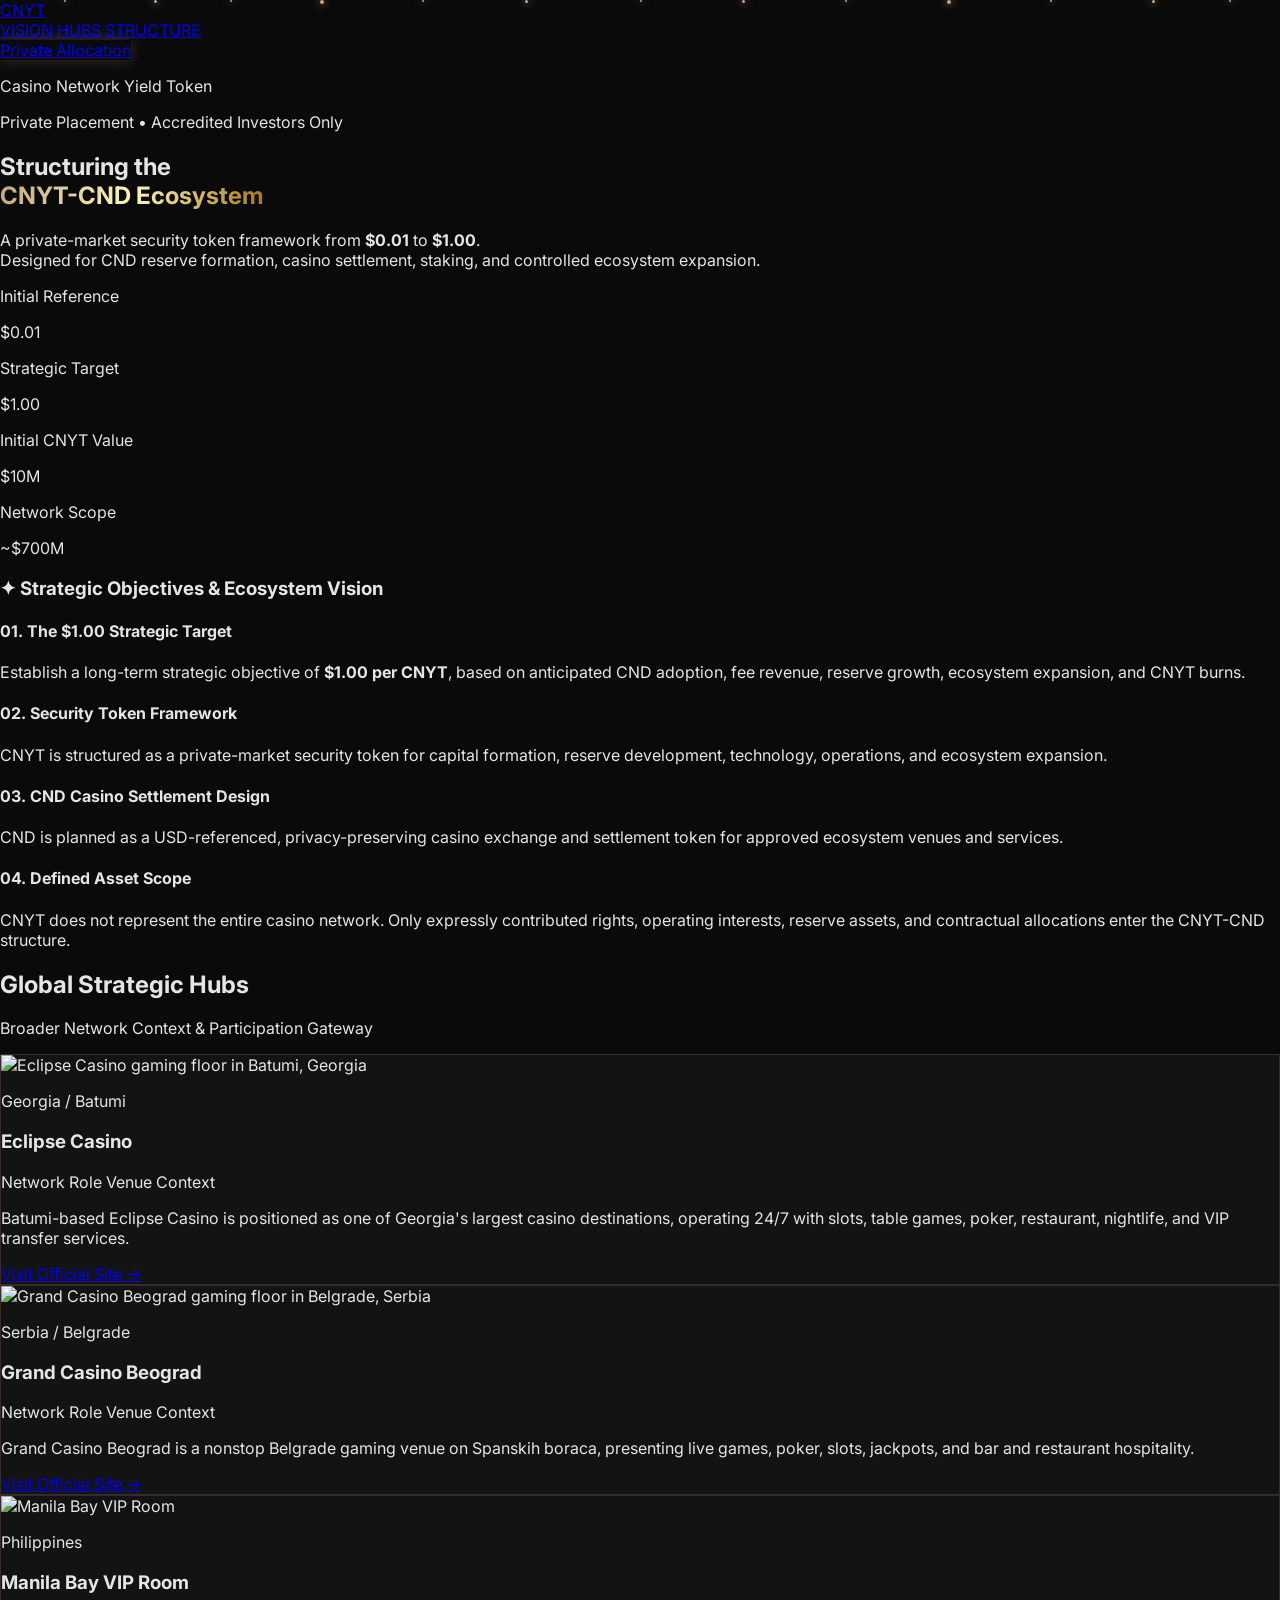
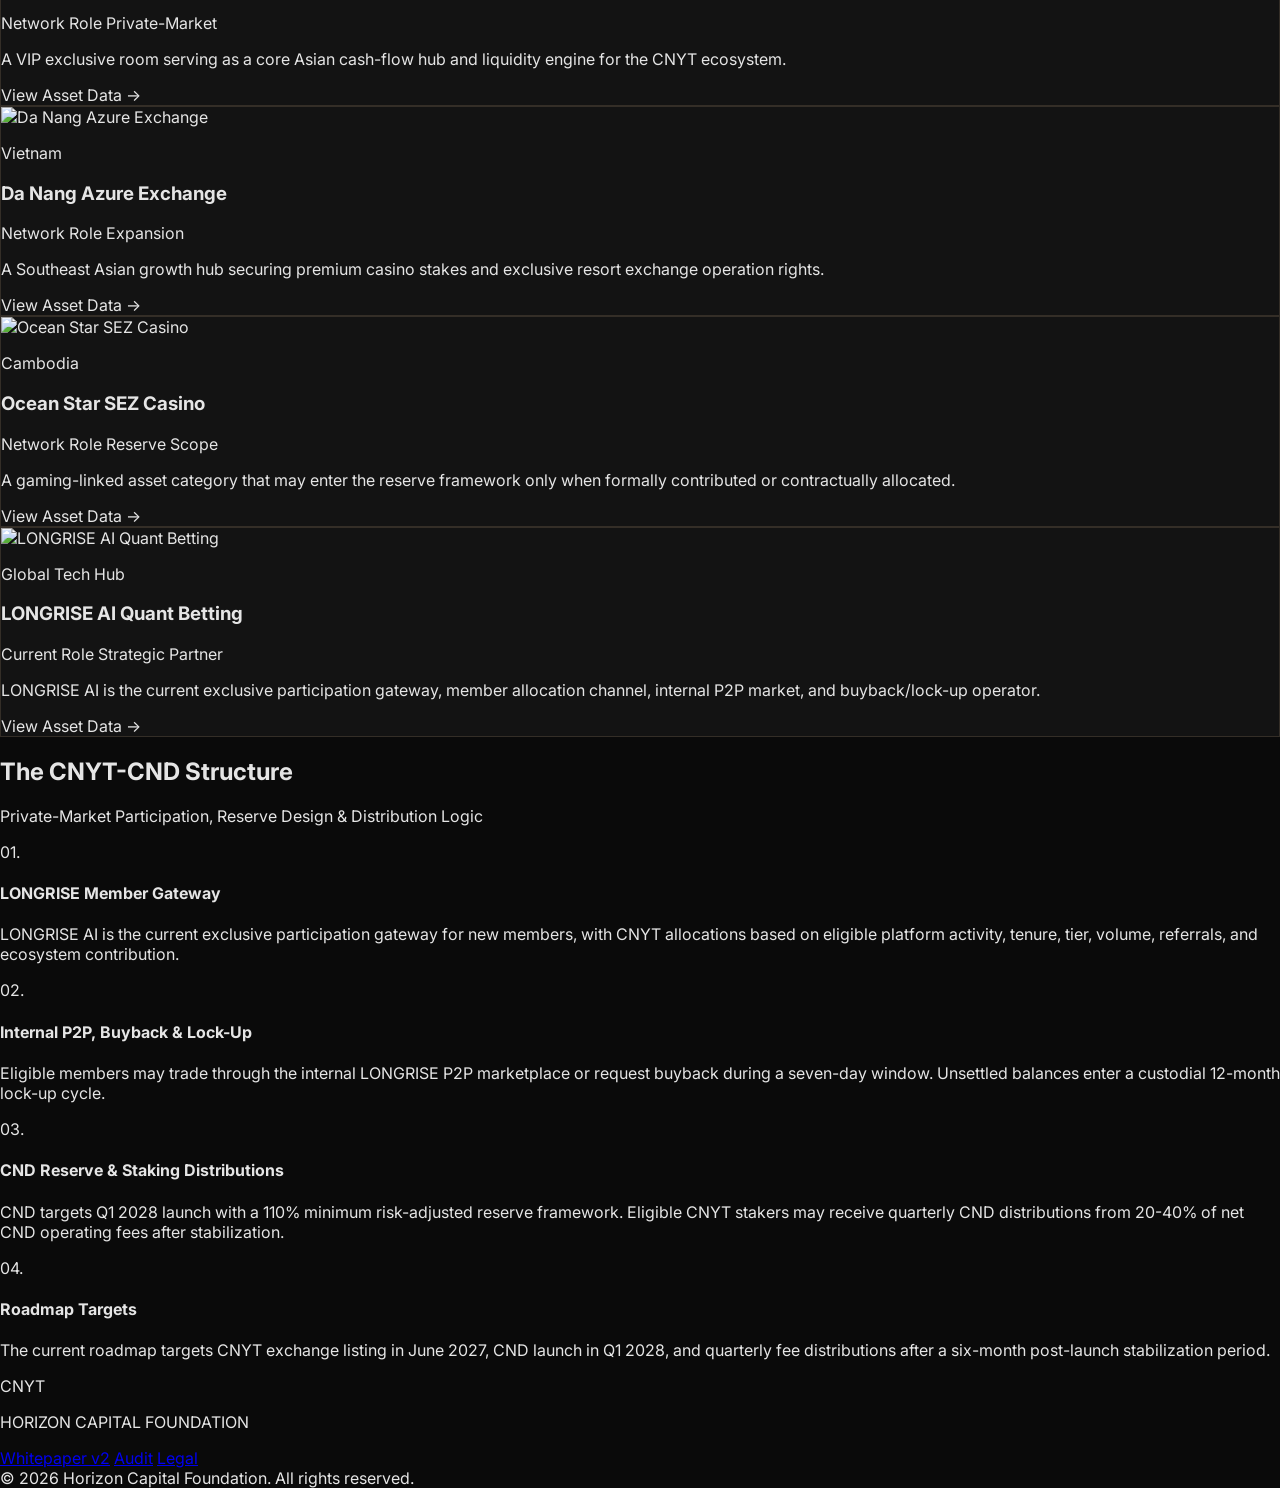
==== commit 7f5fec16: "Align homepage with CNYT whitepaper v2" ====
--- a/index.html
+++ b/index.html
@@ -5,8 +5,8 @@
   <meta name="viewport" content="width=device-width, initial-scale=1.0" />
   <title>CNYT | Casino Network Yield Token</title>
 
-  <meta name="description" content="CNYT - Casino Network Yield Token backed by global casino RWA portfolio." />
-  <meta name="keywords" content="CNYT, Casino Token, RWA, Real World Assets, Crypto, Blockchain" />
+  <meta name="description" content="CNYT - a private-market security token structuring participation in the future CNYT-CND casino settlement ecosystem." />
+  <meta name="keywords" content="CNYT, CND, Casino Token, Security Token, LONGRISE, Private Market" />
 
   <link href="https://fonts.googleapis.com/css2?family=Playfair+Display:wght@400;700;900&family=Inter:wght@300;400;700;900&display=swap" rel="stylesheet" />
   <link rel="stylesheet" href="./assets/css/styles.css" />
@@ -46,7 +46,7 @@
       <div class="hidden md:flex space-x-10 text-xs font-bold tracking-[0.2em] text-gray-300">
         <a href="#vision" class="hover:text-casino-gold transition-colors">VISION</a>
         <a href="#portfolio" class="hover:text-casino-gold transition-colors">HUBS</a>
-        <a href="#deca-force" class="hover:text-casino-gold transition-colors">DECA-FORCE</a>
+        <a href="#deca-force" class="hover:text-casino-gold transition-colors">STRUCTURE</a>
       </div>
 
       <a href="#portfolio" class="hidden sm:inline-block px-5 md:px-6 py-2.5 bg-casino-gold text-black text-xs font-black tracking-widest uppercase glow-button rounded-sm">
@@ -68,23 +68,23 @@
           </p>
 
           <h1 class="text-5xl md:text-[5.5rem] lg:text-[6.5rem] font-serif font-black mb-6 leading-[1.1] tracking-tight drop-shadow-2xl">
-            Tokenizing the Global <br />
-            <span class="gold-text">Casino Network</span>
+            Structuring the <br />
+            <span class="gold-text">CNYT-CND Ecosystem</span>
           </h1>
 
           <p class="text-lg md:text-2xl text-gray-300 mb-16 font-light tracking-wide max-w-3xl mx-auto leading-relaxed drop-shadow-lg">
-            A long-term RWA-backed casino network vision from
+            A private-market security token framework from
             <strong class="text-white font-bold">$0.01</strong>
             to
-            <strong class="text-casino-gold font-bold">$10.00</strong>.
+            <strong class="text-casino-gold font-bold">$1.00</strong>.
             <br class="hidden md:block" />
-            Anchored by the cash flows of 6 strategic casino hubs.
+            Designed for CND reserve formation, casino settlement, staking, and controlled ecosystem expansion.
           </p>
         </div>
 
         <div class="grid grid-cols-2 md:grid-cols-4 gap-px bg-white/10 max-w-5xl mx-auto border border-white/10 rounded-sm overflow-hidden mb-12 text-center backdrop-blur-md">
           <div class="bg-[#0a0a0a]/90 p-6 md:p-8 hover:bg-[#111]/95 transition-colors">
-            <p class="text-gray-300 text-xs font-bold tracking-[0.14em] mb-3 uppercase mobile-readable">Strategic Entry</p>
+            <p class="text-gray-300 text-xs font-bold tracking-[0.14em] mb-3 uppercase mobile-readable">Initial Reference</p>
             <p class="text-4xl hero-stats font-serif text-white">$0.01</p>
           </div>
 
@@ -92,19 +92,19 @@
             <div class="absolute inset-0 bg-casino-gold/5 group-hover:bg-casino-gold/10 transition-colors"></div>
             <p class="relative text-casino-gold text-xs font-black tracking-[0.14em] mb-3 uppercase flex items-center justify-center gap-2 mobile-readable">
               <span class="w-1.5 h-1.5 rounded-full bg-casino-gold animate-pulse"></span>
-              Current Value
+              Strategic Target
             </p>
-            <p id="current-price" class="relative text-4xl hero-stats font-serif text-casino-gold font-bold">$0.023</p>
+            <p id="current-price" class="relative text-4xl hero-stats font-serif text-casino-gold font-bold">$1.00</p>
           </div>
 
           <div class="bg-[#0a0a0a]/90 p-6 md:p-8 hover:bg-[#111]/95 transition-colors">
-            <p class="text-gray-300 text-xs font-bold tracking-[0.14em] mb-3 uppercase mobile-readable">CNYT Market Cap</p>
-            <p class="text-4xl hero-stats font-serif text-white">$230M</p>
+            <p class="text-gray-300 text-xs font-bold tracking-[0.14em] mb-3 uppercase mobile-readable">Initial CNYT Value</p>
+            <p class="text-4xl hero-stats font-serif text-white">$10M</p>
           </div>
 
           <div class="bg-[#0a0a0a]/90 p-6 md:p-8 hover:bg-[#111]/95 transition-colors">
-            <p class="text-gray-300 text-xs font-bold tracking-[0.14em] mb-3 uppercase mobile-readable">Foundation Assets</p>
-            <p class="text-4xl hero-stats font-serif text-white">$1.0B</p>
+            <p class="text-gray-300 text-xs font-bold tracking-[0.14em] mb-3 uppercase mobile-readable">Network Scope</p>
+            <p class="text-4xl hero-stats font-serif text-white">~$700M</p>
           </div>
         </div>
 
@@ -120,40 +120,40 @@
             <div>
               <h4 class="text-xl font-serif text-white mb-3 flex items-center">
                 <span class="text-casino-gold text-sm font-sans font-bold tracking-widest mr-3">01.</span>
-                The $10.00 Long-Term Vision
+                The $1.00 Strategic Target
               </h4>
               <p class="text-gray-300 text-sm md:text-base leading-relaxed">
-                Establish a long-term target valuation of <strong class="text-white">$10.00 per CNYT</strong> token, positioning it as a premium RWA-backed digital asset in the global gaming sector.
+                Establish a long-term strategic objective of <strong class="text-white">$1.00 per CNYT</strong>, based on anticipated CND adoption, fee revenue, reserve growth, ecosystem expansion, and CNYT burns.
               </p>
             </div>
 
             <div>
               <h4 class="text-xl font-serif text-white mb-3 flex items-center">
                 <span class="text-casino-gold text-sm font-sans font-bold tracking-widest mr-3">02.</span>
-                1000x Growth Framework
+                Security Token Framework
               </h4>
               <p class="text-gray-300 text-sm md:text-base leading-relaxed">
-                Execute a structured framework for potential high-growth trajectory from the initial strategic entry phase toward the long-term vision.
+                CNYT is structured as a private-market security token for capital formation, reserve development, technology, operations, and ecosystem expansion.
               </p>
             </div>
 
             <div>
               <h4 class="text-xl font-serif text-white mb-3 flex items-center">
                 <span class="text-casino-gold text-sm font-sans font-bold tracking-widest mr-3">03.</span>
-                Future CND Stablecoin Potential
+                CND Casino Settlement Design
               </h4>
               <p class="text-gray-300 text-sm md:text-base leading-relaxed">
-                Future phases may introduce <strong class="text-white">CND (Casino Network Dollar)</strong> upon CNYT ecosystem maturation, adopting a dual-token model where CNYT serves as deflationary collateral.
+                CND is planned as a USD-referenced, privacy-preserving casino exchange and settlement token for approved ecosystem venues and services.
               </p>
             </div>
 
             <div>
               <h4 class="text-xl font-serif text-white mb-3 flex items-center">
                 <span class="text-casino-gold text-sm font-sans font-bold tracking-widest mr-3">04.</span>
-                Global RWA Expansion
+                Defined Asset Scope
               </h4>
               <p class="text-gray-300 text-sm md:text-base leading-relaxed">
-                Build a comprehensive ecosystem encompassing physical casino equity, VIP junket shares, luxury resort holdings, and operational licenses under the CNYT network.
+                CNYT does not represent the entire casino network. Only expressly contributed rights, operating interests, reserve assets, and contractual allocations enter the CNYT-CND structure.
               </p>
             </div>
           </div>
@@ -168,7 +168,7 @@
             Global Strategic Hubs
           </h2>
           <p class="text-gray-300 text-sm font-bold tracking-[0.18em] uppercase mobile-readable">
-            The Physical Foundation & Tech Engine of Growth
+            Broader Network Context & Participation Gateway
           </p>
         </div>
 
@@ -185,8 +185,8 @@
             </div>
             <div class="p-8 flex flex-col flex-grow bg-gradient-to-b from-transparent to-[#050505]/80">
               <div class="flex justify-between items-end mb-6 pb-4 border-b border-white/10">
-                <span class="text-gray-300 text-xs font-bold tracking-widest uppercase">Target AUM / Value</span>
-                <span class="text-2xl font-serif text-white">$25,000,000</span>
+                <span class="text-gray-300 text-xs font-bold tracking-widest uppercase">Network Role</span>
+                <span class="text-2xl font-serif text-white">Venue Context</span>
               </div>
               <p class="text-gray-300 text-sm leading-relaxed font-light flex-grow">
                 Batumi-based Eclipse Casino is positioned as one of Georgia's largest casino destinations, operating 24/7 with slots, table games, poker, restaurant, nightlife, and VIP transfer services.
@@ -208,8 +208,8 @@
             </div>
             <div class="p-8 flex flex-col flex-grow bg-gradient-to-b from-transparent to-[#050505]/80">
               <div class="flex justify-between items-end mb-6 pb-4 border-b border-white/10">
-                <span class="text-gray-300 text-xs font-bold tracking-widest uppercase">Target AUM / Value</span>
-                <span class="text-2xl font-serif text-white">$30,000,000</span>
+                <span class="text-gray-300 text-xs font-bold tracking-widest uppercase">Network Role</span>
+                <span class="text-2xl font-serif text-white">Venue Context</span>
               </div>
               <p class="text-gray-300 text-sm leading-relaxed font-light flex-grow">
                 Grand Casino Beograd is a nonstop Belgrade gaming venue on Spanskih boraca, presenting live games, poker, slots, jackpots, and bar and restaurant hospitality.
@@ -231,8 +231,8 @@
             </div>
             <div class="p-8 flex flex-col flex-grow bg-gradient-to-b from-transparent to-[#050505]/80">
               <div class="flex justify-between items-end mb-6 pb-4 border-b border-white/10">
-                <span class="text-gray-300 text-xs font-bold tracking-widest uppercase">Target AUM / Value</span>
-                <span class="text-2xl font-serif text-white">$20,000,000</span>
+                <span class="text-gray-300 text-xs font-bold tracking-widest uppercase">Network Role</span>
+                <span class="text-2xl font-serif text-white">Private-Market</span>
               </div>
               <p class="text-gray-300 text-sm leading-relaxed font-light flex-grow">
                 A VIP exclusive room serving as a core Asian cash-flow hub and liquidity engine for the CNYT ecosystem.
@@ -254,8 +254,8 @@
             </div>
             <div class="p-8 flex flex-col flex-grow bg-gradient-to-b from-transparent to-[#050505]/80">
               <div class="flex justify-between items-end mb-6 pb-4 border-b border-white/10">
-                <span class="text-gray-300 text-xs font-bold tracking-widest uppercase">Target AUM / Value</span>
-                <span class="text-2xl font-serif text-white">$25,000,000</span>
+                <span class="text-gray-300 text-xs font-bold tracking-widest uppercase">Network Role</span>
+                <span class="text-2xl font-serif text-white">Expansion</span>
               </div>
               <p class="text-gray-300 text-sm leading-relaxed font-light flex-grow">
                 A Southeast Asian growth hub securing premium casino stakes and exclusive resort exchange operation rights.
@@ -277,11 +277,11 @@
             </div>
             <div class="p-8 flex flex-col flex-grow bg-gradient-to-b from-transparent to-[#050505]/80">
               <div class="flex justify-between items-end mb-6 pb-4 border-b border-white/10">
-                <span class="text-gray-300 text-xs font-bold tracking-widest uppercase">Target AUM / Value</span>
-                <span class="text-2xl font-serif text-white">$15,000,000</span>
-              </div>
-              <p class="text-gray-300 text-sm leading-relaxed font-light flex-grow">
-                An SEZ casino floor designed as a deflationary engine where operational cash flows support ecosystem buyback and burn.
+                <span class="text-gray-300 text-xs font-bold tracking-widest uppercase">Network Role</span>
+                <span class="text-2xl font-serif text-white">Reserve Scope</span>
+              </div>
+              <p class="text-gray-300 text-sm leading-relaxed font-light flex-grow">
+                A gaming-linked asset category that may enter the reserve framework only when formally contributed or contractually allocated.
               </p>
               <div class="mt-6 flex items-center text-casino-gold text-xs font-bold tracking-widest uppercase">
                 View Asset Data <span class="ml-2">&rarr;</span>
@@ -300,11 +300,11 @@
             </div>
             <div class="p-8 flex flex-col flex-grow bg-gradient-to-b from-transparent to-[#050505]/80">
               <div class="flex justify-between items-end mb-6 pb-4 border-b border-white/10">
-                <span class="text-gray-300 text-xs font-bold tracking-widest uppercase">Target AUM / Value</span>
+                <span class="text-gray-300 text-xs font-bold tracking-widest uppercase">Current Role</span>
                 <span class="text-2xl font-serif text-white">Strategic Partner</span>
               </div>
               <p class="text-gray-300 text-sm leading-relaxed font-light flex-grow">
-                A strategic technology partner amplifying offline casino cash flows through AI quant algorithms and betting-engine infrastructure.
+                LONGRISE AI is the current exclusive participation gateway, member allocation channel, internal P2P market, and buyback/lock-up operator.
               </p>
               <div class="mt-6 flex items-center text-casino-gold text-xs font-bold tracking-widest uppercase">
                 View Asset Data <span class="ml-2">&rarr;</span>
@@ -320,10 +320,10 @@
       <div class="max-w-5xl mx-auto relative z-10">
         <div class="text-center mb-20 drop-shadow-xl">
           <h2 class="text-4xl md:text-5xl font-serif font-bold mb-4 text-white">
-            The Deca-Force Protocol
+            The CNYT-CND Structure
           </h2>
           <p class="text-casino-gold text-sm font-bold tracking-[0.22em] uppercase mobile-readable">
-            The Mathematics of Growth Potential
+            Private-Market Participation, Reserve Design & Distribution Logic
           </p>
         </div>
 
@@ -333,9 +333,9 @@
               01<span class="text-white/20 text-4xl">.</span>
             </div>
             <div class="flex-1">
-              <h4 class="text-2xl font-serif font-bold mb-4 text-white">Asset Multiplier</h4>
+              <h4 class="text-2xl font-serif font-bold mb-4 text-white">LONGRISE Member Gateway</h4>
               <p class="text-gray-300 leading-relaxed font-light text-base md:text-lg">
-                Reinvesting initial casino net profits to acquire additional properties and compound real-world backing toward a broader global AUM base.
+                LONGRISE AI is the current exclusive participation gateway for new members, with CNYT allocations based on eligible platform activity, tenure, tier, volume, referrals, and ecosystem contribution.
               </p>
             </div>
           </article>
@@ -345,9 +345,9 @@
               02<span class="text-white/20 text-4xl">.</span>
             </div>
             <div class="flex-1">
-              <h4 class="text-2xl font-serif font-bold mb-4 text-white">Mandatory Utility & Exclusivity</h4>
+              <h4 class="text-2xl font-serif font-bold mb-4 text-white">Internal P2P, Buyback & Lock-Up</h4>
               <p class="text-gray-300 leading-relaxed font-light text-base md:text-lg">
-                CNYT is designed as a settlement and access layer for VIP junket activity across strategic hubs, creating organic ecosystem demand.
+                Eligible members may trade through the internal LONGRISE P2P marketplace or request buyback during a seven-day window. Unsettled balances enter a custodial 12-month lock-up cycle.
               </p>
             </div>
           </article>
@@ -357,9 +357,21 @@
               03<span class="text-white/20 text-4xl">.</span>
             </div>
             <div class="flex-1">
-              <h4 class="text-2xl font-serif font-bold mb-4 text-white">Hyper-Burn Mechanism</h4>
+              <h4 class="text-2xl font-serif font-bold mb-4 text-white">CND Reserve & Staking Distributions</h4>
               <p class="text-gray-300 leading-relaxed font-light text-base md:text-lg">
-                A deflationary model where a portion of operational revenue may be routed into buyback and burn mechanics as the casino network scales.
+                CND targets Q1 2028 launch with a 110% minimum risk-adjusted reserve framework. Eligible CNYT stakers may receive quarterly CND distributions from 20-40% of net CND operating fees after stabilization.
+              </p>
+            </div>
+          </article>
+
+          <article class="flex flex-col md:flex-row gap-6 md:gap-10 p-8 md:p-12 border border-white/10 bg-[#0a0a0a]/75 backdrop-blur-md hover:bg-white/[0.05] hover:border-casino-gold/30 transition-all duration-500 rounded-sm group shadow-lg">
+            <div class="text-casino-gold font-serif text-5xl md:text-6xl font-black opacity-60 group-hover:opacity-100 transition-opacity">
+              04<span class="text-white/20 text-4xl">.</span>
+            </div>
+            <div class="flex-1">
+              <h4 class="text-2xl font-serif font-bold mb-4 text-white">Roadmap Targets</h4>
+              <p class="text-gray-300 leading-relaxed font-light text-base md:text-lg">
+                The current roadmap targets CNYT exchange listing in June 2027, CND launch in Q1 2028, and quarterly fee distributions after a six-month post-launch stabilization period.
               </p>
             </div>
           </article>
@@ -380,7 +392,7 @@
       </div>
 
       <div class="flex flex-wrap justify-center gap-6 md:gap-8 text-xs font-bold tracking-widest text-gray-400 uppercase">
-        <a href="./assets/docs/CNYT_Whitepaper_v1.0.pdf" download class="hover:text-white transition-colors">Whitepaper</a>
+        <a href="./assets/docs/CNYT_Integrated_Whitepaper_v2.html" class="hover:text-white transition-colors">Whitepaper v2</a>
         <a href="#" class="hover:text-white transition-colors">Audit</a>
         <a href="#" class="hover:text-white transition-colors">Legal</a>
       </div>
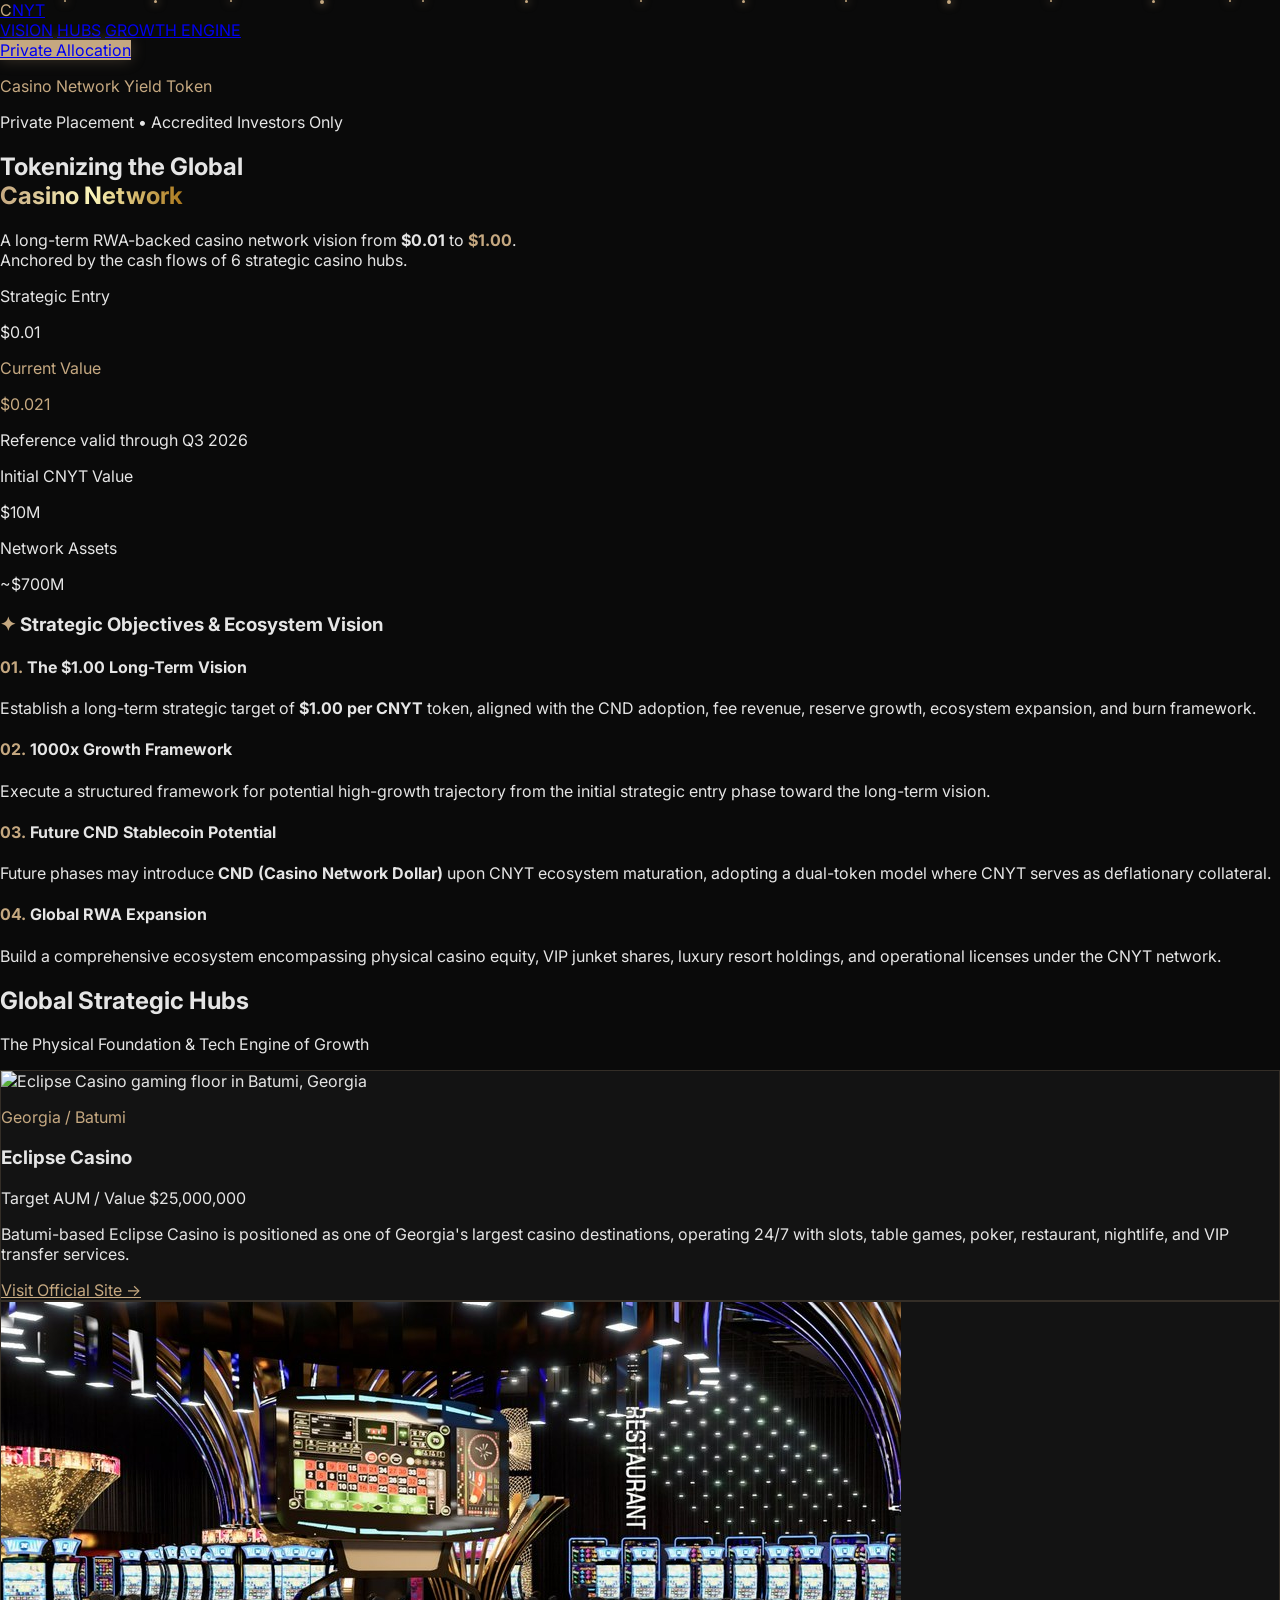
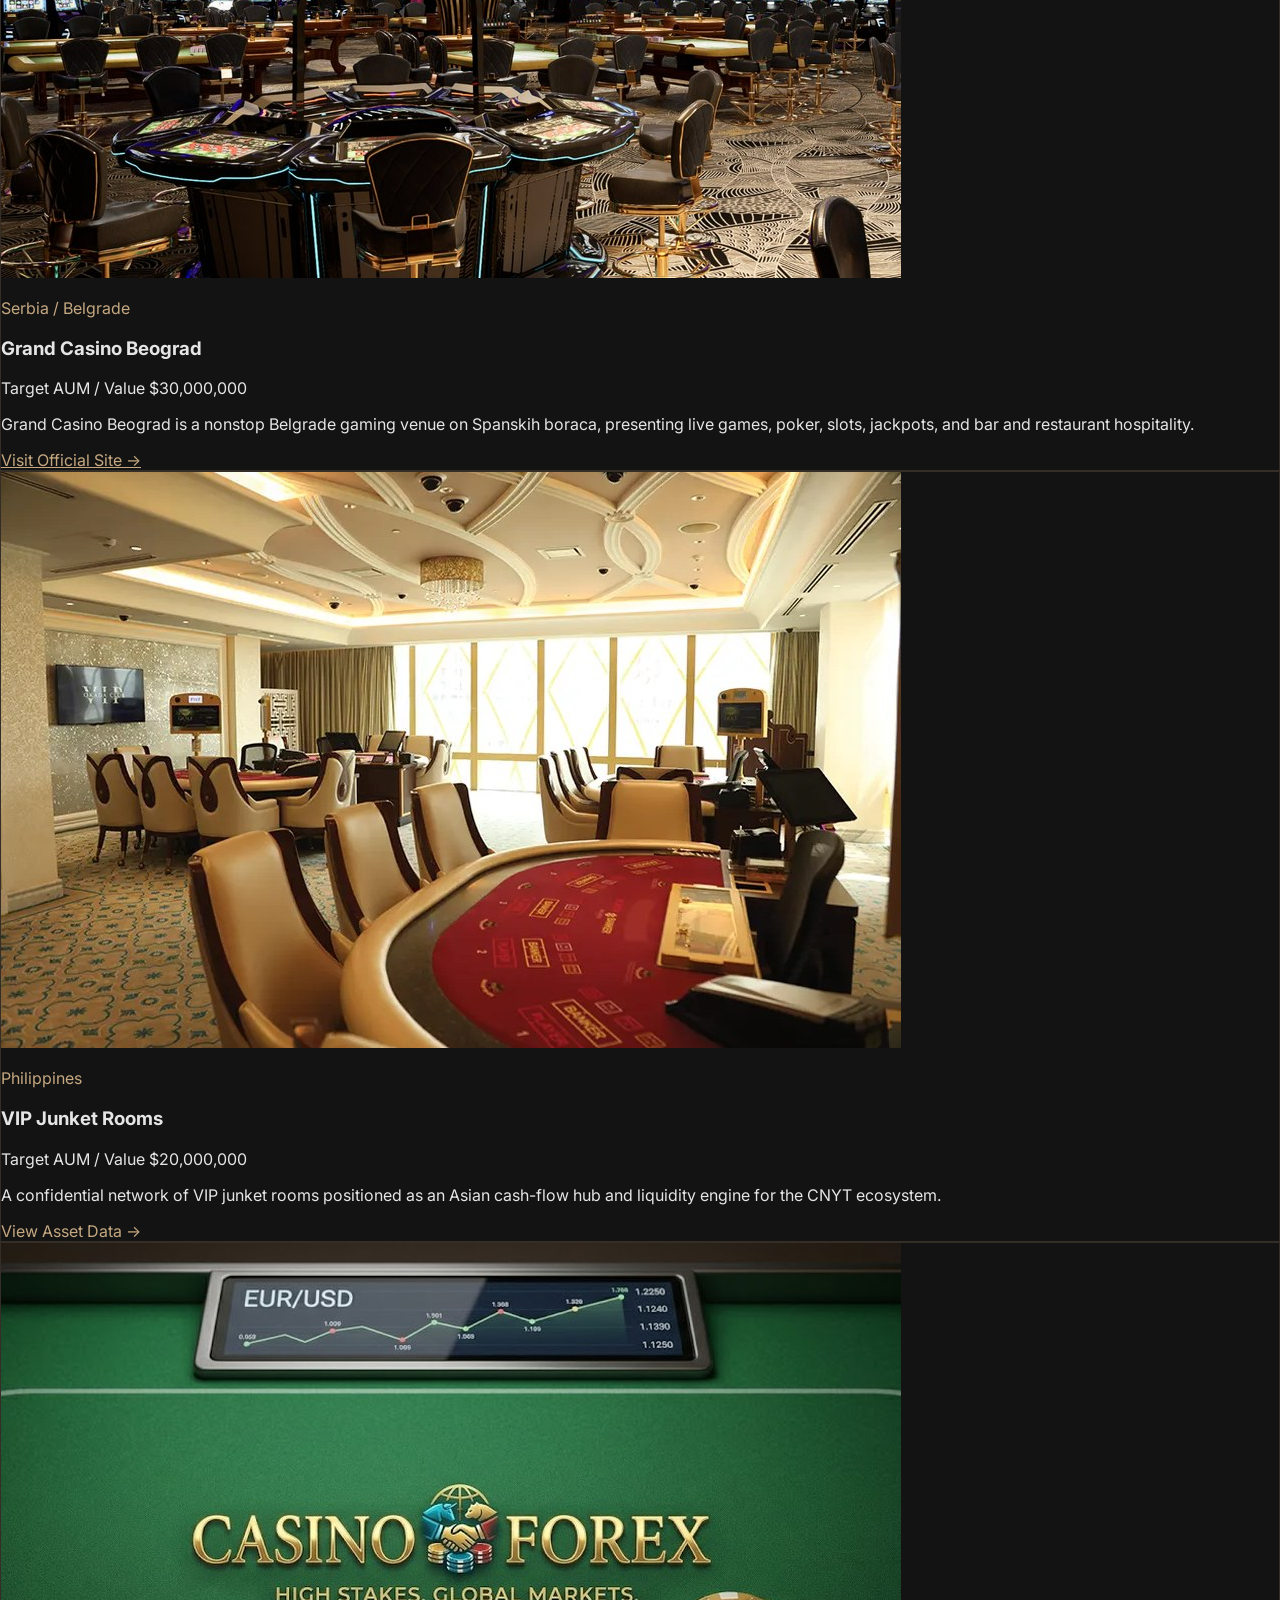
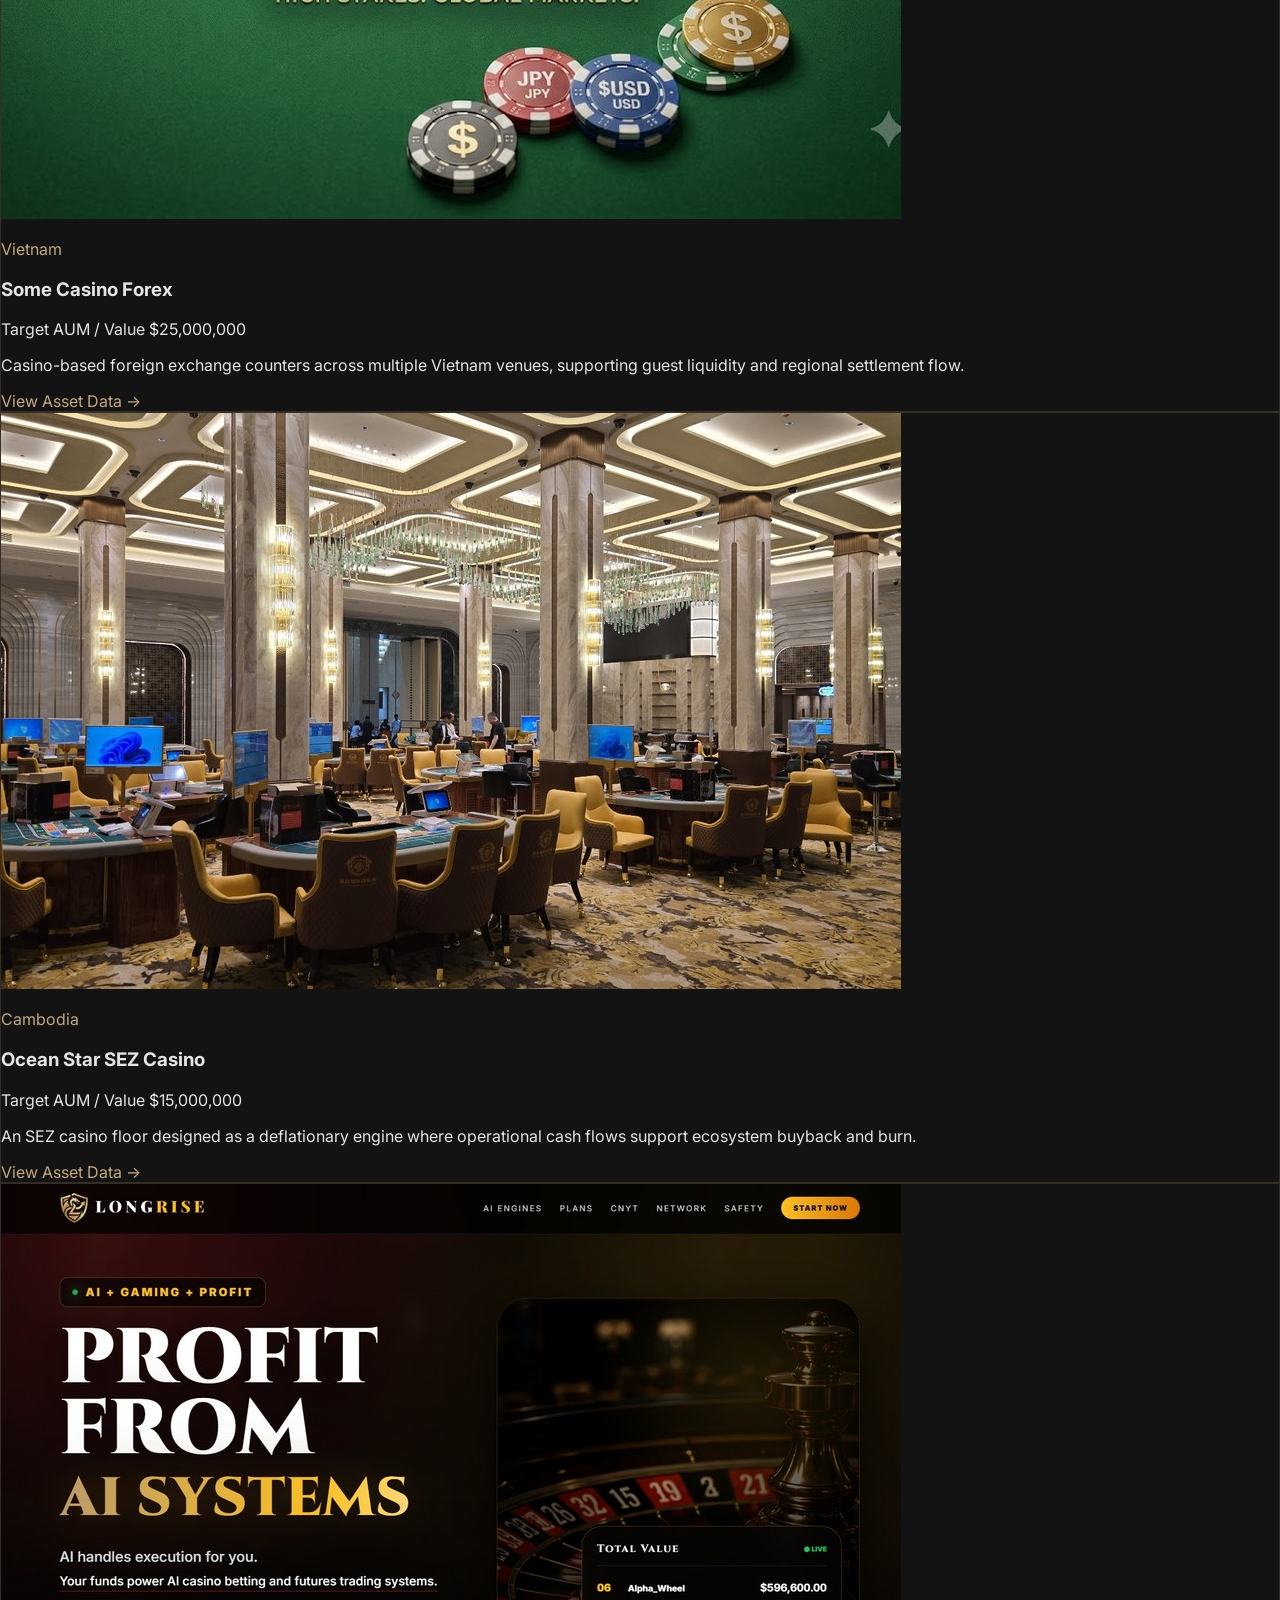
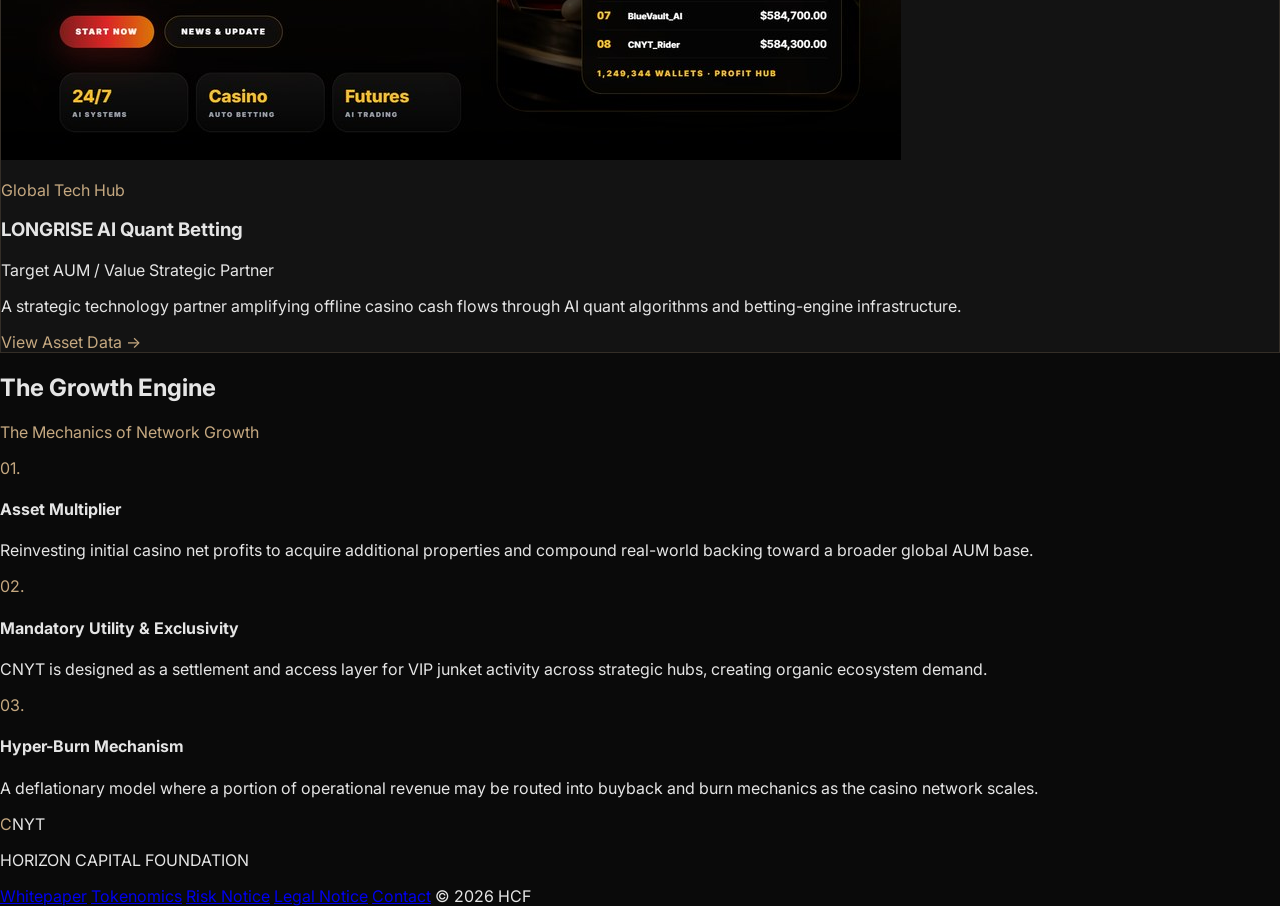
==== commit 0320067d: "Update CNYT homepage assets and notices" ====
--- a/index.html
+++ b/index.html
@@ -5,8 +5,8 @@
   <meta name="viewport" content="width=device-width, initial-scale=1.0" />
   <title>CNYT | Casino Network Yield Token</title>
 
-  <meta name="description" content="CNYT - a private-market security token structuring participation in the future CNYT-CND casino settlement ecosystem." />
-  <meta name="keywords" content="CNYT, CND, Casino Token, Security Token, LONGRISE, Private Market" />
+  <meta name="description" content="CNYT - Casino Network Yield Token backed by global casino RWA portfolio." />
+  <meta name="keywords" content="CNYT, Casino Token, RWA, Real World Assets, Crypto, Blockchain" />
 
   <link href="https://fonts.googleapis.com/css2?family=Playfair+Display:wght@400;700;900&family=Inter:wght@300;400;700;900&display=swap" rel="stylesheet" />
   <link rel="stylesheet" href="./assets/css/styles.css" />
@@ -46,7 +46,7 @@
       <div class="hidden md:flex space-x-10 text-xs font-bold tracking-[0.2em] text-gray-300">
         <a href="#vision" class="hover:text-casino-gold transition-colors">VISION</a>
         <a href="#portfolio" class="hover:text-casino-gold transition-colors">HUBS</a>
-        <a href="#deca-force" class="hover:text-casino-gold transition-colors">STRUCTURE</a>
+        <a href="#growth-engine" class="hover:text-casino-gold transition-colors">GROWTH ENGINE</a>
       </div>
 
       <a href="#portfolio" class="hidden sm:inline-block px-5 md:px-6 py-2.5 bg-casino-gold text-black text-xs font-black tracking-widest uppercase glow-button rounded-sm">
@@ -68,23 +68,24 @@
           </p>
 
           <h1 class="text-5xl md:text-[5.5rem] lg:text-[6.5rem] font-serif font-black mb-6 leading-[1.1] tracking-tight drop-shadow-2xl">
-            Structuring the <br />
-            <span class="gold-text">CNYT-CND Ecosystem</span>
+            Tokenizing the Global <br />
+            <span class="gold-text">Casino Network</span>
           </h1>
 
           <p class="text-lg md:text-2xl text-gray-300 mb-16 font-light tracking-wide max-w-3xl mx-auto leading-relaxed drop-shadow-lg">
-            A private-market security token framework from
+            A long-term RWA-backed casino network vision from
             <strong class="text-white font-bold">$0.01</strong>
             to
             <strong class="text-casino-gold font-bold">$1.00</strong>.
             <br class="hidden md:block" />
-            Designed for CND reserve formation, casino settlement, staking, and controlled ecosystem expansion.
-          </p>
-        </div>
-
-        <div class="grid grid-cols-2 md:grid-cols-4 gap-px bg-white/10 max-w-5xl mx-auto border border-white/10 rounded-sm overflow-hidden mb-12 text-center backdrop-blur-md">
+            Anchored by the cash flows of 6 strategic casino hubs.
+          </p>
+        </div>
+
+        <div class="relative grid grid-cols-2 md:grid-cols-4 gap-px bg-white/10 max-w-5xl mx-auto border border-white/10 rounded-sm overflow-hidden mb-12 text-center backdrop-blur-md">
+          <div class="absolute top-0 left-0 w-1 h-full bg-casino-gold shadow-[0_0_15px_#c5a880] z-10"></div>
           <div class="bg-[#0a0a0a]/90 p-6 md:p-8 hover:bg-[#111]/95 transition-colors">
-            <p class="text-gray-300 text-xs font-bold tracking-[0.14em] mb-3 uppercase mobile-readable">Initial Reference</p>
+            <p class="text-gray-300 text-xs font-bold tracking-[0.14em] mb-3 uppercase mobile-readable">Strategic Entry</p>
             <p class="text-4xl hero-stats font-serif text-white">$0.01</p>
           </div>
 
@@ -92,9 +93,12 @@
             <div class="absolute inset-0 bg-casino-gold/5 group-hover:bg-casino-gold/10 transition-colors"></div>
             <p class="relative text-casino-gold text-xs font-black tracking-[0.14em] mb-3 uppercase flex items-center justify-center gap-2 mobile-readable">
               <span class="w-1.5 h-1.5 rounded-full bg-casino-gold animate-pulse"></span>
-              Strategic Target
+              Current Value
             </p>
-            <p id="current-price" class="relative text-4xl hero-stats font-serif text-casino-gold font-bold">$1.00</p>
+            <p id="current-price" class="relative text-4xl hero-stats font-serif text-casino-gold font-bold">$0.021</p>
+            <p class="relative text-[10px] text-gray-400 font-bold tracking-[0.12em] uppercase mt-3 mobile-readable">
+              Reference valid through Q3 2026
+            </p>
           </div>
 
           <div class="bg-[#0a0a0a]/90 p-6 md:p-8 hover:bg-[#111]/95 transition-colors">
@@ -103,7 +107,7 @@
           </div>
 
           <div class="bg-[#0a0a0a]/90 p-6 md:p-8 hover:bg-[#111]/95 transition-colors">
-            <p class="text-gray-300 text-xs font-bold tracking-[0.14em] mb-3 uppercase mobile-readable">Network Scope</p>
+            <p class="text-gray-300 text-xs font-bold tracking-[0.14em] mb-3 uppercase mobile-readable">Network Assets</p>
             <p class="text-4xl hero-stats font-serif text-white">~$700M</p>
           </div>
         </div>
@@ -120,40 +124,40 @@
             <div>
               <h4 class="text-xl font-serif text-white mb-3 flex items-center">
                 <span class="text-casino-gold text-sm font-sans font-bold tracking-widest mr-3">01.</span>
-                The $1.00 Strategic Target
+                The $1.00 Long-Term Vision
               </h4>
               <p class="text-gray-300 text-sm md:text-base leading-relaxed">
-                Establish a long-term strategic objective of <strong class="text-white">$1.00 per CNYT</strong>, based on anticipated CND adoption, fee revenue, reserve growth, ecosystem expansion, and CNYT burns.
+                Establish a long-term strategic target of <strong class="text-white">$1.00 per CNYT</strong> token, aligned with the CND adoption, fee revenue, reserve growth, ecosystem expansion, and burn framework.
               </p>
             </div>
 
             <div>
               <h4 class="text-xl font-serif text-white mb-3 flex items-center">
                 <span class="text-casino-gold text-sm font-sans font-bold tracking-widest mr-3">02.</span>
-                Security Token Framework
+                1000x Growth Framework
               </h4>
               <p class="text-gray-300 text-sm md:text-base leading-relaxed">
-                CNYT is structured as a private-market security token for capital formation, reserve development, technology, operations, and ecosystem expansion.
+                Execute a structured framework for potential high-growth trajectory from the initial strategic entry phase toward the long-term vision.
               </p>
             </div>
 
             <div>
               <h4 class="text-xl font-serif text-white mb-3 flex items-center">
                 <span class="text-casino-gold text-sm font-sans font-bold tracking-widest mr-3">03.</span>
-                CND Casino Settlement Design
+                Future CND Stablecoin Potential
               </h4>
               <p class="text-gray-300 text-sm md:text-base leading-relaxed">
-                CND is planned as a USD-referenced, privacy-preserving casino exchange and settlement token for approved ecosystem venues and services.
+                Future phases may introduce <strong class="text-white">CND (Casino Network Dollar)</strong> upon CNYT ecosystem maturation, adopting a dual-token model where CNYT serves as deflationary collateral.
               </p>
             </div>
 
             <div>
               <h4 class="text-xl font-serif text-white mb-3 flex items-center">
                 <span class="text-casino-gold text-sm font-sans font-bold tracking-widest mr-3">04.</span>
-                Defined Asset Scope
+                Global RWA Expansion
               </h4>
               <p class="text-gray-300 text-sm md:text-base leading-relaxed">
-                CNYT does not represent the entire casino network. Only expressly contributed rights, operating interests, reserve assets, and contractual allocations enter the CNYT-CND structure.
+                Build a comprehensive ecosystem encompassing physical casino equity, VIP junket shares, luxury resort holdings, and operational licenses under the CNYT network.
               </p>
             </div>
           </div>
@@ -168,13 +172,13 @@
             Global Strategic Hubs
           </h2>
           <p class="text-gray-300 text-sm font-bold tracking-[0.18em] uppercase mobile-readable">
-            Broader Network Context & Participation Gateway
+            The Physical Foundation & Tech Engine of Growth
           </p>
         </div>
 
         <div class="grid grid-cols-1 md:grid-cols-2 lg:grid-cols-3 gap-8 relative z-10">
 
-          <article class="casino-card group flex flex-col h-full rounded-md relative">
+          <article class="casino-card linked-card group flex flex-col h-full rounded-md relative" role="link" tabindex="0" aria-label="Visit Eclipse Casino official site" onclick="if (!event.target.closest('a')) window.open('https://eclipse.casino/', '_blank', 'noopener')" onkeydown="if ((event.key === 'Enter' || event.key === ' ') && !event.target.closest('a')) { event.preventDefault(); window.open('https://eclipse.casino/', '_blank', 'noopener'); }">
             <div class="relative h-72 overflow-hidden">
               <img src="https://eclipse.casino/wp-content/uploads/2023/03/4N8A0426-scaled.jpg" alt="Eclipse Casino gaming floor in Batumi, Georgia" class="w-full h-full object-cover transition-transform duration-500 group-hover:scale-110" loading="lazy" />
               <div class="absolute inset-0 img-overlay pointer-events-none"></div>
@@ -185,8 +189,8 @@
             </div>
             <div class="p-8 flex flex-col flex-grow bg-gradient-to-b from-transparent to-[#050505]/80">
               <div class="flex justify-between items-end mb-6 pb-4 border-b border-white/10">
-                <span class="text-gray-300 text-xs font-bold tracking-widest uppercase">Network Role</span>
-                <span class="text-2xl font-serif text-white">Venue Context</span>
+                <span class="text-gray-300 text-xs font-bold tracking-widest uppercase">Target AUM / Value</span>
+                <span class="text-2xl font-serif text-white">$25,000,000</span>
               </div>
               <p class="text-gray-300 text-sm leading-relaxed font-light flex-grow">
                 Batumi-based Eclipse Casino is positioned as one of Georgia's largest casino destinations, operating 24/7 with slots, table games, poker, restaurant, nightlife, and VIP transfer services.
@@ -197,9 +201,9 @@
             </div>
           </article>
 
-          <article class="casino-card group flex flex-col h-full rounded-md relative">
-            <div class="relative h-72 overflow-hidden">
-              <img src="https://grandcasinoadmiral.rs/wp-content/themes/gcadmiral/assets/images/slika1.jpg" alt="Grand Casino Beograd gaming floor in Belgrade, Serbia" class="w-full h-full object-cover transition-transform duration-500 group-hover:scale-110" loading="lazy" />
+          <article class="casino-card linked-card group flex flex-col h-full rounded-md relative" role="link" tabindex="0" aria-label="Visit Grand Casino Beograd official site" onclick="if (!event.target.closest('a')) window.open('https://grandcasinoadmiral.rs/', '_blank', 'noopener')" onkeydown="if ((event.key === 'Enter' || event.key === ' ') && !event.target.closest('a')) { event.preventDefault(); window.open('https://grandcasinoadmiral.rs/', '_blank', 'noopener'); }">
+            <div class="relative h-72 overflow-hidden">
+              <img src="./assets/images/grand-casino-beograd-card.jpg" alt="Grand Casino Beograd gaming floor in Belgrade, Serbia" class="w-full h-full object-cover transition-transform duration-500 group-hover:scale-110" loading="lazy" />
               <div class="absolute inset-0 img-overlay pointer-events-none"></div>
               <div class="absolute bottom-6 left-6 right-6 z-10">
                 <p class="text-casino-gold text-xs font-black tracking-[0.16em] uppercase mb-1 drop-shadow-md mobile-readable">Serbia / Belgrade</p>
@@ -208,8 +212,8 @@
             </div>
             <div class="p-8 flex flex-col flex-grow bg-gradient-to-b from-transparent to-[#050505]/80">
               <div class="flex justify-between items-end mb-6 pb-4 border-b border-white/10">
-                <span class="text-gray-300 text-xs font-bold tracking-widest uppercase">Network Role</span>
-                <span class="text-2xl font-serif text-white">Venue Context</span>
+                <span class="text-gray-300 text-xs font-bold tracking-widest uppercase">Target AUM / Value</span>
+                <span class="text-2xl font-serif text-white">$30,000,000</span>
               </div>
               <p class="text-gray-300 text-sm leading-relaxed font-light flex-grow">
                 Grand Casino Beograd is a nonstop Belgrade gaming venue on Spanskih boraca, presenting live games, poker, slots, jackpots, and bar and restaurant hospitality.
@@ -222,20 +226,20 @@
 
           <article class="casino-card group flex flex-col h-full rounded-md relative">
             <div class="relative h-72 overflow-hidden">
-              <img src="https://images.unsplash.com/photo-1577717903315-1691ae25ab3f?auto=format&fit=crop&q=80&w=900" alt="Manila Bay VIP Room" class="w-full h-full object-cover transition-transform duration-500 group-hover:scale-110" loading="lazy" />
+              <img src="./assets/images/vip-junket-rooms-card.jpg" alt="VIP Junket Rooms" class="w-full h-full object-cover transition-transform duration-500 group-hover:scale-110" loading="lazy" />
               <div class="absolute inset-0 img-overlay pointer-events-none"></div>
               <div class="absolute bottom-6 left-6 right-6 z-10">
                 <p class="text-casino-gold text-xs font-black tracking-[0.16em] uppercase mb-1 drop-shadow-md mobile-readable">Philippines</p>
-                <h3 class="text-3xl font-serif text-white drop-shadow-lg leading-tight">Manila Bay VIP Room</h3>
-              </div>
-            </div>
-            <div class="p-8 flex flex-col flex-grow bg-gradient-to-b from-transparent to-[#050505]/80">
-              <div class="flex justify-between items-end mb-6 pb-4 border-b border-white/10">
-                <span class="text-gray-300 text-xs font-bold tracking-widest uppercase">Network Role</span>
-                <span class="text-2xl font-serif text-white">Private-Market</span>
-              </div>
-              <p class="text-gray-300 text-sm leading-relaxed font-light flex-grow">
-                A VIP exclusive room serving as a core Asian cash-flow hub and liquidity engine for the CNYT ecosystem.
+                <h3 class="text-3xl font-serif text-white drop-shadow-lg leading-tight">VIP Junket Rooms</h3>
+              </div>
+            </div>
+            <div class="p-8 flex flex-col flex-grow bg-gradient-to-b from-transparent to-[#050505]/80">
+              <div class="flex justify-between items-end mb-6 pb-4 border-b border-white/10">
+                <span class="text-gray-300 text-xs font-bold tracking-widest uppercase">Target AUM / Value</span>
+                <span class="text-2xl font-serif text-white">$20,000,000</span>
+              </div>
+              <p class="text-gray-300 text-sm leading-relaxed font-light flex-grow">
+                A confidential network of VIP junket rooms positioned as an Asian cash-flow hub and liquidity engine for the CNYT ecosystem.
               </p>
               <div class="mt-6 flex items-center text-casino-gold text-xs font-bold tracking-widest uppercase">
                 View Asset Data <span class="ml-2">&rarr;</span>
@@ -245,20 +249,20 @@
 
           <article class="casino-card group flex flex-col h-full rounded-md relative">
             <div class="relative h-72 overflow-hidden">
-              <img src="https://images.unsplash.com/photo-1605810230434-7631ac76ec81?auto=format&fit=crop&q=80&w=900" alt="Da Nang Azure Exchange" class="w-full h-full object-cover transition-transform duration-500 group-hover:scale-110" loading="lazy" />
+              <img src="./assets/images/some-casino-forex-card.jpg" alt="Some Casino Forex" class="w-full h-full object-cover transition-transform duration-500 group-hover:scale-110" loading="lazy" />
               <div class="absolute inset-0 img-overlay pointer-events-none"></div>
               <div class="absolute bottom-6 left-6 right-6 z-10">
                 <p class="text-casino-gold text-xs font-black tracking-[0.16em] uppercase mb-1 drop-shadow-md mobile-readable">Vietnam</p>
-                <h3 class="text-3xl font-serif text-white drop-shadow-lg leading-tight">Da Nang Azure Exchange</h3>
-              </div>
-            </div>
-            <div class="p-8 flex flex-col flex-grow bg-gradient-to-b from-transparent to-[#050505]/80">
-              <div class="flex justify-between items-end mb-6 pb-4 border-b border-white/10">
-                <span class="text-gray-300 text-xs font-bold tracking-widest uppercase">Network Role</span>
-                <span class="text-2xl font-serif text-white">Expansion</span>
-              </div>
-              <p class="text-gray-300 text-sm leading-relaxed font-light flex-grow">
-                A Southeast Asian growth hub securing premium casino stakes and exclusive resort exchange operation rights.
+                <h3 class="text-3xl font-serif text-white drop-shadow-lg leading-tight">Some Casino Forex</h3>
+              </div>
+            </div>
+            <div class="p-8 flex flex-col flex-grow bg-gradient-to-b from-transparent to-[#050505]/80">
+              <div class="flex justify-between items-end mb-6 pb-4 border-b border-white/10">
+                <span class="text-gray-300 text-xs font-bold tracking-widest uppercase">Target AUM / Value</span>
+                <span class="text-2xl font-serif text-white">$25,000,000</span>
+              </div>
+              <p class="text-gray-300 text-sm leading-relaxed font-light flex-grow">
+                Casino-based foreign exchange counters across multiple Vietnam venues, supporting guest liquidity and regional settlement flow.
               </p>
               <div class="mt-6 flex items-center text-casino-gold text-xs font-bold tracking-widest uppercase">
                 View Asset Data <span class="ml-2">&rarr;</span>
@@ -268,7 +272,7 @@
 
           <article class="casino-card group flex flex-col h-full rounded-md relative">
             <div class="relative h-72 overflow-hidden">
-              <img src="https://images.unsplash.com/photo-1541271696563-3be2f555fc4e?auto=format&fit=crop&q=80&w=900" alt="Ocean Star SEZ Casino" class="w-full h-full object-cover transition-transform duration-500 group-hover:scale-110" loading="lazy" />
+              <img src="./assets/images/ocean-star-sez-casino-card.jpg" alt="Ocean Star SEZ Casino" class="w-full h-full object-cover transition-transform duration-500 group-hover:scale-110" loading="lazy" />
               <div class="absolute inset-0 img-overlay pointer-events-none"></div>
               <div class="absolute bottom-6 left-6 right-6 z-10">
                 <p class="text-casino-gold text-xs font-black tracking-[0.16em] uppercase mb-1 drop-shadow-md mobile-readable">Cambodia</p>
@@ -277,11 +281,11 @@
             </div>
             <div class="p-8 flex flex-col flex-grow bg-gradient-to-b from-transparent to-[#050505]/80">
               <div class="flex justify-between items-end mb-6 pb-4 border-b border-white/10">
-                <span class="text-gray-300 text-xs font-bold tracking-widest uppercase">Network Role</span>
-                <span class="text-2xl font-serif text-white">Reserve Scope</span>
-              </div>
-              <p class="text-gray-300 text-sm leading-relaxed font-light flex-grow">
-                A gaming-linked asset category that may enter the reserve framework only when formally contributed or contractually allocated.
+                <span class="text-gray-300 text-xs font-bold tracking-widest uppercase">Target AUM / Value</span>
+                <span class="text-2xl font-serif text-white">$15,000,000</span>
+              </div>
+              <p class="text-gray-300 text-sm leading-relaxed font-light flex-grow">
+                An SEZ casino floor designed as a deflationary engine where operational cash flows support ecosystem buyback and burn.
               </p>
               <div class="mt-6 flex items-center text-casino-gold text-xs font-bold tracking-widest uppercase">
                 View Asset Data <span class="ml-2">&rarr;</span>
@@ -291,7 +295,7 @@
 
           <article class="casino-card group flex flex-col h-full rounded-md relative">
             <div class="relative h-72 overflow-hidden">
-              <img src="https://images.unsplash.com/photo-1639322537228-f710d846310a?auto=format&fit=crop&q=80&w=900" alt="LONGRISE AI Quant Betting" class="w-full h-full object-cover transition-transform duration-500 group-hover:scale-110" loading="lazy" />
+              <img src="./assets/images/longrise-ai-systems-card.jpg" alt="LONGRISE AI Quant Betting" class="w-full h-full object-cover transition-transform duration-500 group-hover:scale-110" loading="lazy" />
               <div class="absolute inset-0 img-overlay pointer-events-none"></div>
               <div class="absolute bottom-6 left-6 right-6 z-10">
                 <p class="text-casino-gold text-xs font-black tracking-[0.16em] uppercase mb-1 drop-shadow-md mobile-readable">Global Tech Hub</p>
@@ -300,11 +304,11 @@
             </div>
             <div class="p-8 flex flex-col flex-grow bg-gradient-to-b from-transparent to-[#050505]/80">
               <div class="flex justify-between items-end mb-6 pb-4 border-b border-white/10">
-                <span class="text-gray-300 text-xs font-bold tracking-widest uppercase">Current Role</span>
+                <span class="text-gray-300 text-xs font-bold tracking-widest uppercase">Target AUM / Value</span>
                 <span class="text-2xl font-serif text-white">Strategic Partner</span>
               </div>
               <p class="text-gray-300 text-sm leading-relaxed font-light flex-grow">
-                LONGRISE AI is the current exclusive participation gateway, member allocation channel, internal P2P market, and buyback/lock-up operator.
+                A strategic technology partner amplifying offline casino cash flows through AI quant algorithms and betting-engine infrastructure.
               </p>
               <div class="mt-6 flex items-center text-casino-gold text-xs font-bold tracking-widest uppercase">
                 View Asset Data <span class="ml-2">&rarr;</span>
@@ -316,14 +320,14 @@
       </div>
     </section>
 
-    <section id="deca-force" class="py-32 px-6 relative border-t border-white/10 bg-gradient-to-b from-transparent to-[#0a0a0a]">
+    <section id="growth-engine" class="py-32 px-6 relative border-t border-white/10 bg-gradient-to-b from-transparent to-[#0a0a0a]">
       <div class="max-w-5xl mx-auto relative z-10">
         <div class="text-center mb-20 drop-shadow-xl">
           <h2 class="text-4xl md:text-5xl font-serif font-bold mb-4 text-white">
-            The CNYT-CND Structure
+            The Growth Engine
           </h2>
           <p class="text-casino-gold text-sm font-bold tracking-[0.22em] uppercase mobile-readable">
-            Private-Market Participation, Reserve Design & Distribution Logic
+            The Mechanics of Network Growth
           </p>
         </div>
 
@@ -333,9 +337,9 @@
               01<span class="text-white/20 text-4xl">.</span>
             </div>
             <div class="flex-1">
-              <h4 class="text-2xl font-serif font-bold mb-4 text-white">LONGRISE Member Gateway</h4>
+              <h4 class="text-2xl font-serif font-bold mb-4 text-white">Asset Multiplier</h4>
               <p class="text-gray-300 leading-relaxed font-light text-base md:text-lg">
-                LONGRISE AI is the current exclusive participation gateway for new members, with CNYT allocations based on eligible platform activity, tenure, tier, volume, referrals, and ecosystem contribution.
+                Reinvesting initial casino net profits to acquire additional properties and compound real-world backing toward a broader global AUM base.
               </p>
             </div>
           </article>
@@ -345,9 +349,9 @@
               02<span class="text-white/20 text-4xl">.</span>
             </div>
             <div class="flex-1">
-              <h4 class="text-2xl font-serif font-bold mb-4 text-white">Internal P2P, Buyback & Lock-Up</h4>
+              <h4 class="text-2xl font-serif font-bold mb-4 text-white">Mandatory Utility & Exclusivity</h4>
               <p class="text-gray-300 leading-relaxed font-light text-base md:text-lg">
-                Eligible members may trade through the internal LONGRISE P2P marketplace or request buyback during a seven-day window. Unsettled balances enter a custodial 12-month lock-up cycle.
+                CNYT is designed as a settlement and access layer for VIP junket activity across strategic hubs, creating organic ecosystem demand.
               </p>
             </div>
           </article>
@@ -357,21 +361,9 @@
               03<span class="text-white/20 text-4xl">.</span>
             </div>
             <div class="flex-1">
-              <h4 class="text-2xl font-serif font-bold mb-4 text-white">CND Reserve & Staking Distributions</h4>
+              <h4 class="text-2xl font-serif font-bold mb-4 text-white">Hyper-Burn Mechanism</h4>
               <p class="text-gray-300 leading-relaxed font-light text-base md:text-lg">
-                CND targets Q1 2028 launch with a 110% minimum risk-adjusted reserve framework. Eligible CNYT stakers may receive quarterly CND distributions from 20-40% of net CND operating fees after stabilization.
-              </p>
-            </div>
-          </article>
-
-          <article class="flex flex-col md:flex-row gap-6 md:gap-10 p-8 md:p-12 border border-white/10 bg-[#0a0a0a]/75 backdrop-blur-md hover:bg-white/[0.05] hover:border-casino-gold/30 transition-all duration-500 rounded-sm group shadow-lg">
-            <div class="text-casino-gold font-serif text-5xl md:text-6xl font-black opacity-60 group-hover:opacity-100 transition-opacity">
-              04<span class="text-white/20 text-4xl">.</span>
-            </div>
-            <div class="flex-1">
-              <h4 class="text-2xl font-serif font-bold mb-4 text-white">Roadmap Targets</h4>
-              <p class="text-gray-300 leading-relaxed font-light text-base md:text-lg">
-                The current roadmap targets CNYT exchange listing in June 2027, CND launch in Q1 2028, and quarterly fee distributions after a six-month post-launch stabilization period.
+                A deflationary model where a portion of operational revenue may be routed into buyback and burn mechanics as the casino network scales.
               </p>
             </div>
           </article>
@@ -380,26 +372,25 @@
     </section>
   </main>
 
-  <footer class="bg-[#050505] py-16 px-6 border-t border-white/10 relative z-20">
+  <footer class="bg-[#050505] py-10 px-6 border-t border-white/10 relative z-20">
     <div class="absolute top-0 left-1/2 -translate-x-1/2 w-1/2 h-px bg-gradient-to-r from-transparent via-casino-gold to-transparent opacity-30"></div>
 
-    <div class="max-w-7xl mx-auto flex flex-col md:flex-row justify-between items-center mb-12">
-      <div class="mb-8 md:mb-0 text-center md:text-left">
-        <div class="text-3xl font-serif font-bold text-white mb-2">
+    <div class="max-w-7xl mx-auto flex flex-col md:flex-row justify-between items-center gap-6">
+      <div class="text-center md:text-left">
+        <div class="text-2xl font-serif font-bold text-white mb-1">
           <span class="text-casino-gold">C</span>NYT
         </div>
         <p class="text-xs text-gray-400 tracking-widest">HORIZON CAPITAL FOUNDATION</p>
       </div>
 
-      <div class="flex flex-wrap justify-center gap-6 md:gap-8 text-xs font-bold tracking-widest text-gray-400 uppercase">
-        <a href="./assets/docs/CNYT_Integrated_Whitepaper_v2.html" class="hover:text-white transition-colors">Whitepaper v2</a>
-        <a href="#" class="hover:text-white transition-colors">Audit</a>
-        <a href="#" class="hover:text-white transition-colors">Legal</a>
-      </div>
-    </div>
-
-    <div class="text-center text-xs text-gray-500">
-      &copy; 2026 Horizon Capital Foundation. All rights reserved.
+      <div class="flex flex-wrap justify-center gap-6 text-xs font-bold tracking-widest text-gray-400 uppercase">
+        <a href="./assets/docs/CNYT_Integrated_Whitepaper_v2.html" class="hover:text-white transition-colors">Whitepaper</a>
+        <a href="./assets/docs/CNYT_Integrated_Whitepaper_v2.html#tokenomics" class="hover:text-white transition-colors">Tokenomics</a>
+        <a href="./assets/docs/risk-notice.html" class="hover:text-white transition-colors">Risk Notice</a>
+        <a href="./assets/docs/legal-notice.html" class="hover:text-white transition-colors">Legal Notice</a>
+        <a href="mailto:contact@cnyt.world" class="hover:text-white transition-colors">Contact</a>
+        <span>&copy; 2026 HCF</span>
+      </div>
     </div>
   </footer>
 
--- a/assets/css/styles.css
+++ b/assets/css/styles.css
@@ -15,6 +15,30 @@
   color: transparent;
 }
 
+.text-casino-gold {
+  color: #c5a880;
+}
+
+.bg-casino-gold {
+  background-color: #c5a880;
+}
+
+.hover\:text-casino-gold:hover {
+  color: #c5a880;
+}
+
+.bg-casino-gold\/5 {
+  background-color: rgba(197, 168, 128, 0.05);
+}
+
+.group:hover .group-hover\:bg-casino-gold\/10 {
+  background-color: rgba(197, 168, 128, 0.1);
+}
+
+.hover\:border-casino-gold\/30:hover {
+  border-color: rgba(197, 168, 128, 0.3);
+}
+
 .casino-card {
   background: rgba(20, 20, 20, 0.92);
   border: 1px solid rgba(197, 168, 128, 0.18);
@@ -26,6 +50,15 @@
   border-color: rgba(197, 168, 128, 0.75);
   transform: translateY(-8px);
   box-shadow: 0 20px 40px rgba(0, 0, 0, 0.85), 0 0 22px rgba(197, 168, 128, 0.16);
+}
+
+.linked-card {
+  cursor: pointer;
+}
+
+.linked-card:focus-visible {
+  outline: 2px solid #c5a880;
+  outline-offset: 4px;
 }
 
 .img-overlay {
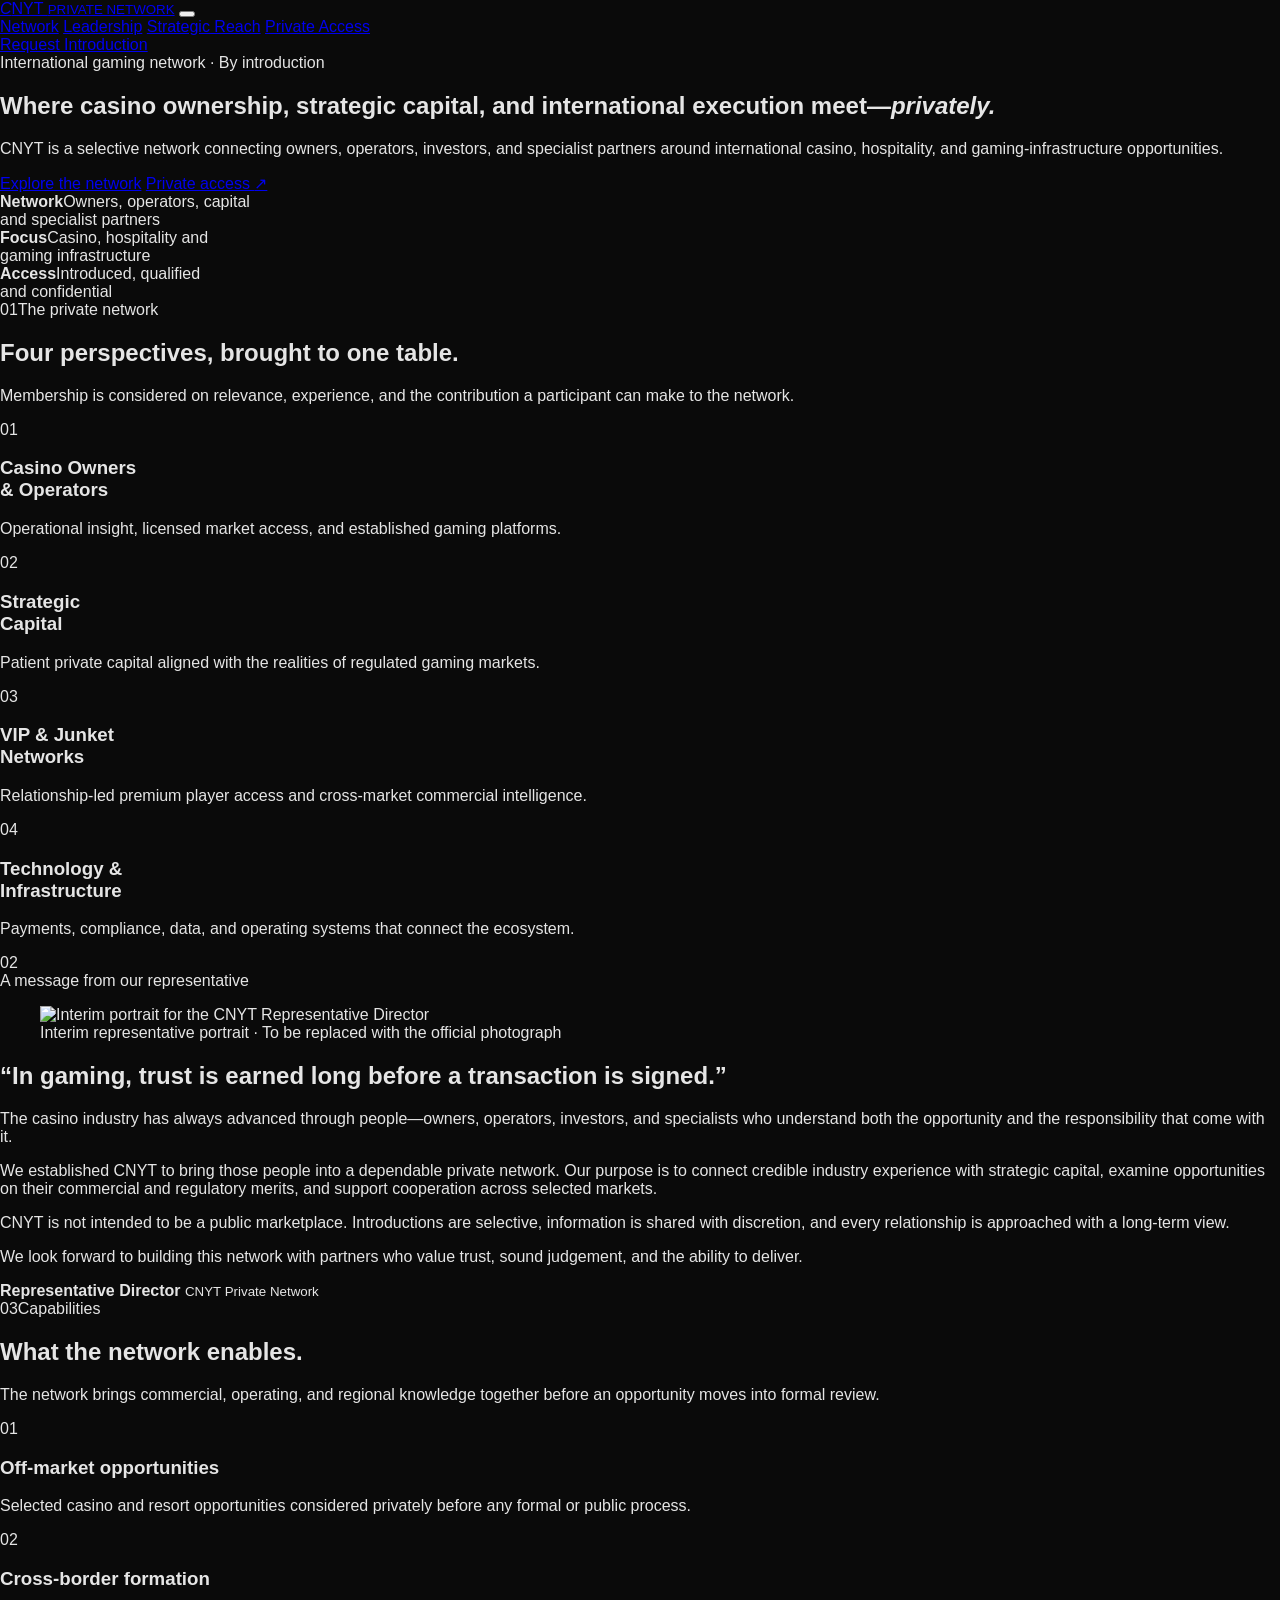
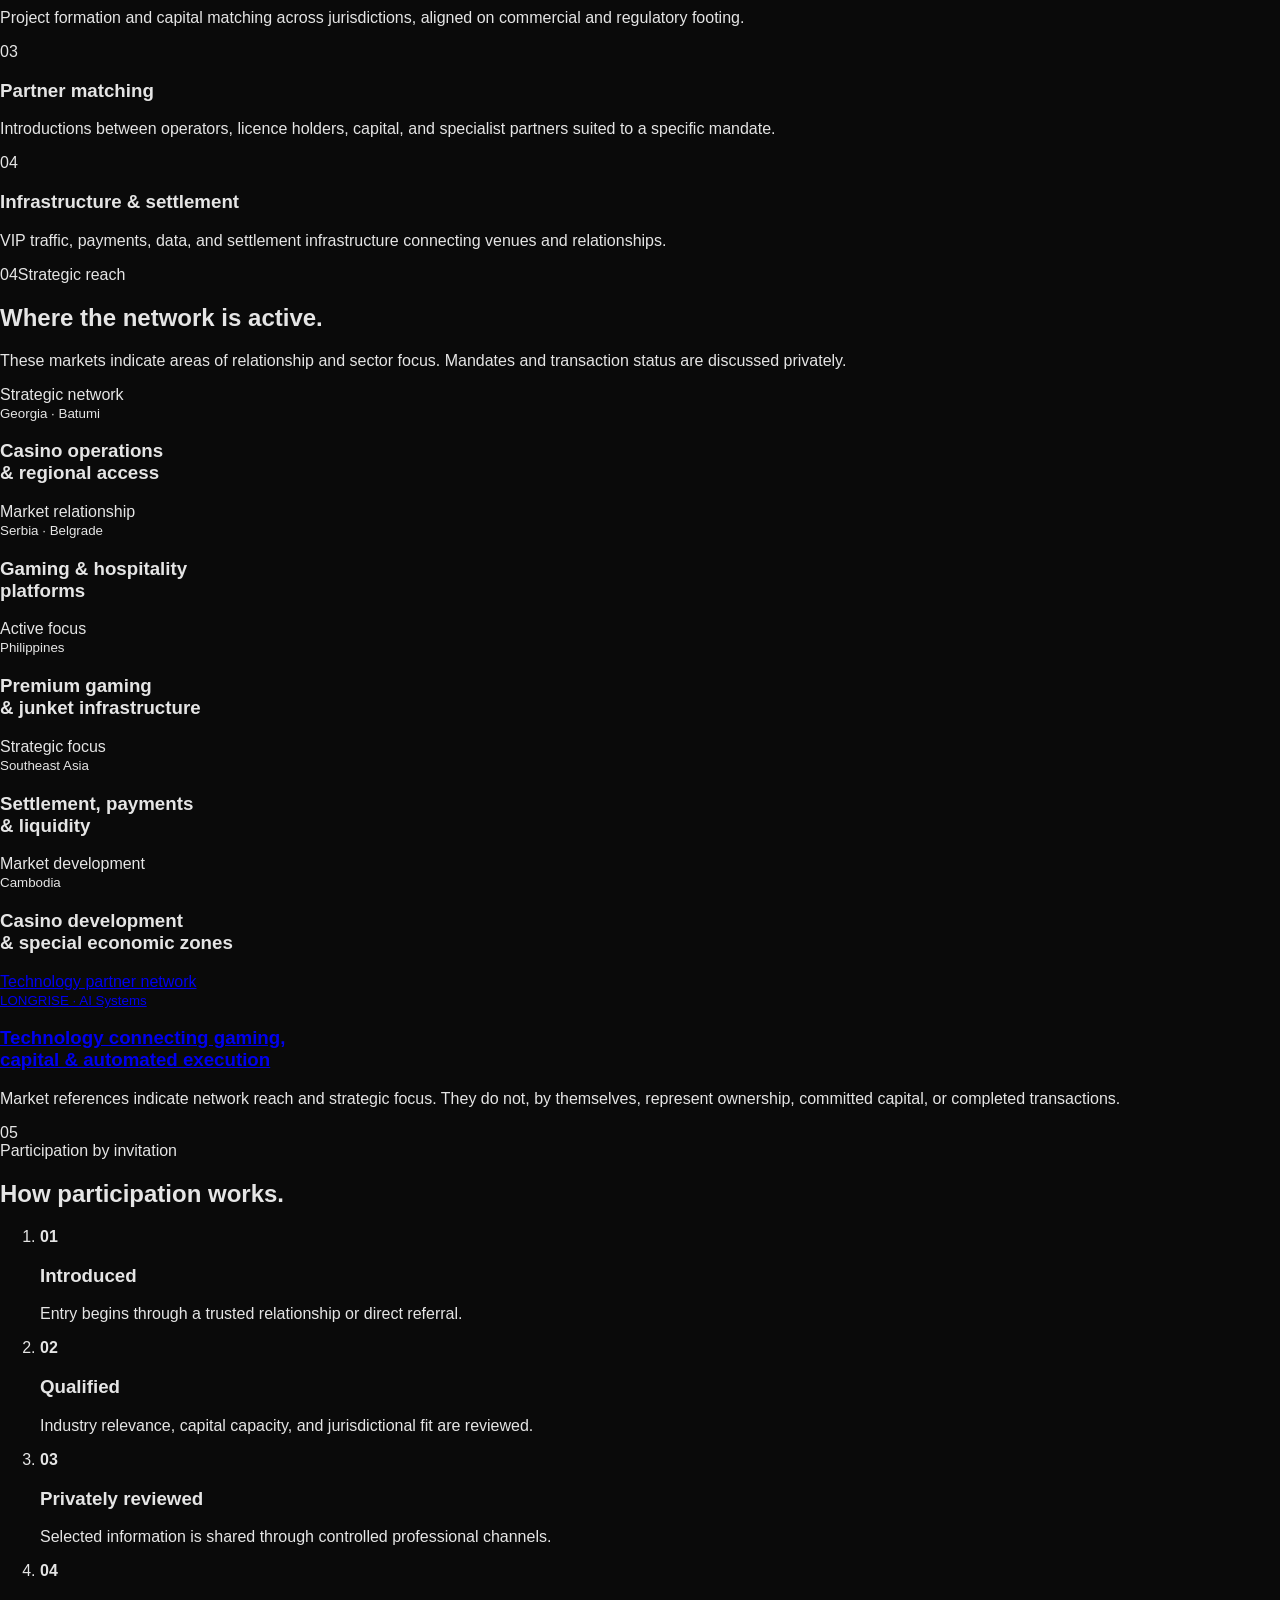
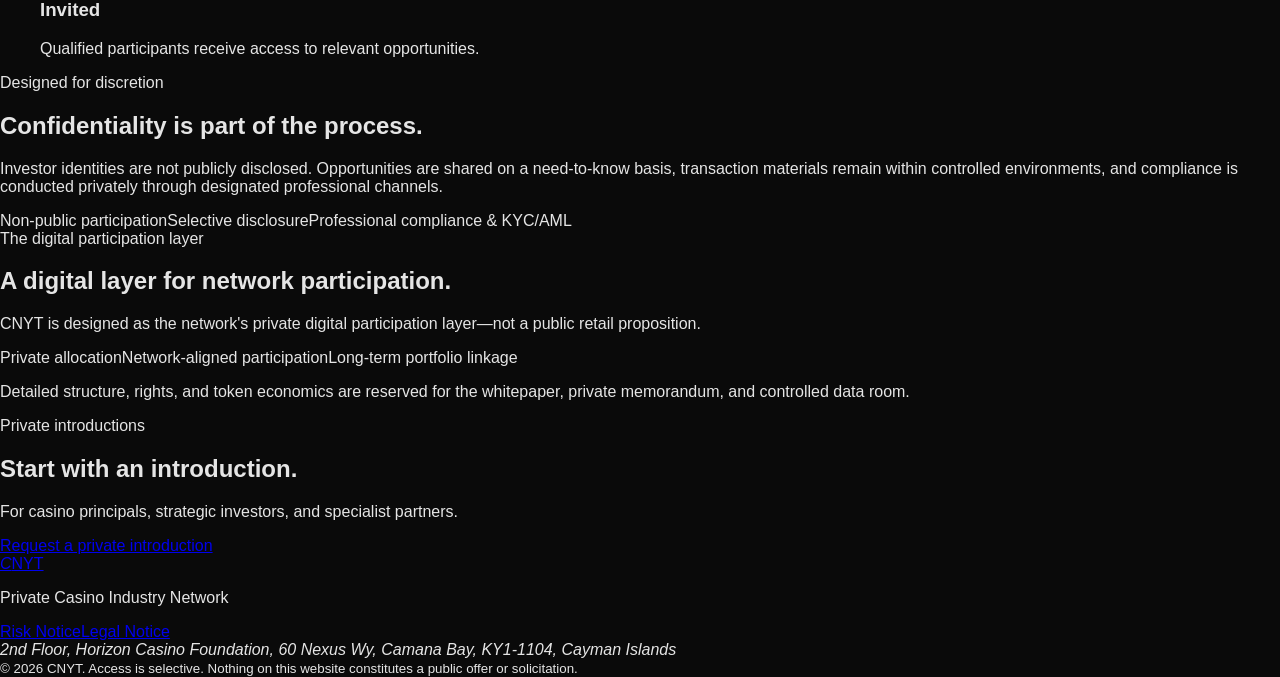
==== commit 35b83e86: "Refine CNYT institutional homepage structure" ====
--- a/index.html
+++ b/index.html
@@ -3,397 +3,163 @@
 <head>
   <meta charset="UTF-8" />
   <meta name="viewport" content="width=device-width, initial-scale=1.0" />
-  <title>CNYT | Casino Network Yield Token</title>
+  <title>CNYT | Private Casino Industry Network</title>
+  <meta name="description" content="CNYT is a private network connecting casino principals, strategic capital, VIP networks, and gaming infrastructure across selected international markets." />
+  <meta name="theme-color" content="#080908" />
+  <link rel="preconnect" href="https://fonts.googleapis.com" />
+  <link rel="preconnect" href="https://fonts.gstatic.com" crossorigin />
+  <link href="https://fonts.googleapis.com/css2?family=DM+Sans:wght@300;400;500;600&family=Playfair+Display:wght@500;600;700&display=swap" rel="stylesheet" />
+  <link rel="stylesheet" href="./assets/css/styles.css" />
+</head>
+<body>
+  <div class="ambient" aria-hidden="true"></div>
 
-  <meta name="description" content="CNYT - Casino Network Yield Token backed by global casino RWA portfolio." />
-  <meta name="keywords" content="CNYT, Casino Token, RWA, Real World Assets, Crypto, Blockchain" />
+  <header class="site-header">
+    <a class="brand" href="#top" aria-label="CNYT home"><i>C</i>NYT <small>PRIVATE NETWORK</small></a>
+    <button class="menu-toggle" aria-expanded="false" aria-controls="site-nav"><span></span><span></span></button>
+    <nav id="site-nav" aria-label="Primary navigation">
+      <a href="#network">Network</a>
+      <a href="#leadership">Leadership</a>
+      <a href="#reach">Strategic Reach</a>
+      <a href="#access">Private Access</a>
+    </nav>
+    <a class="header-cta" href="mailto:access@cnyt.network?subject=CNYT%20Private%20Access%20Request">Request Introduction</a>
+  </header>
 
-  <link href="https://fonts.googleapis.com/css2?family=Playfair+Display:wght@400;700;900&family=Inter:wght@300;400;700;900&display=swap" rel="stylesheet" />
-  <link rel="stylesheet" href="./assets/css/styles.css" />
-  <script src="./assets/js/tailwind.config.js"></script>
-  <script src="https://cdn.tailwindcss.com"></script>
-</head>
+  <main id="top">
+    <section class="hero section-shell">
+      <div class="eyebrow">International gaming network &middot; By introduction</div>
+      <h1>Where casino ownership, strategic capital, and international execution meet&mdash;<em>privately.</em></h1>
+      <p class="hero-copy">CNYT is a selective network connecting owners, operators, investors, and specialist partners around international casino, hospitality, and gaming-infrastructure opportunities.</p>
+      <div class="hero-actions">
+        <a class="button primary" href="#network">Explore the network</a>
+        <a class="button secondary" href="#access">Private access <span>&nearr;</span></a>
+      </div>
+      <div class="signal-strip" aria-label="Network principles">
+        <div><b>Network</b><span>Owners, operators, capital<br />and specialist partners</span></div>
+        <div><b>Focus</b><span>Casino, hospitality and<br />gaming infrastructure</span></div>
+        <div><b>Access</b><span>Introduced, qualified<br />and confidential</span></div>
+      </div>
+    </section>
 
-<body>
-  <div class="fixed inset-0 overflow-hidden pointer-events-none z-0">
-    <div class="absolute inset-0 bg-gradient-to-b from-[#0a0a0a] via-transparent to-[#0a0a0a] z-10 opacity-70"></div>
+    <section id="network" class="network section-shell reveal">
+      <div class="section-intro">
+        <div><span class="section-number">01</span><span class="eyebrow">The private network</span></div>
+        <h2>Four perspectives, brought to one table.</h2>
+        <p>Membership is considered on relevance, experience, and the contribution a participant can make to the network.</p>
+      </div>
+      <div class="principal-grid">
+        <article><span>01</span><h3>Casino Owners<br />& Operators</h3><p>Operational insight, licensed market access, and established gaming platforms.</p></article>
+        <article><span>02</span><h3>Strategic<br />Capital</h3><p>Patient private capital aligned with the realities of regulated gaming markets.</p></article>
+        <article><span>03</span><h3>VIP & Junket<br />Networks</h3><p>Relationship-led premium player access and cross-market commercial intelligence.</p></article>
+        <article><span>04</span><h3>Technology &<br />Infrastructure</h3><p>Payments, compliance, data, and operating systems that connect the ecosystem.</p></article>
+      </div>
+    </section>
 
-    <div class="absolute inset-0 z-0">
-      <span class="gold-dust dust-1"></span>
-      <span class="gold-dust dust-2"></span>
-      <span class="gold-dust dust-3"></span>
-      <span class="gold-dust dust-4"></span>
-      <span class="gold-dust dust-5"></span>
-      <span class="gold-dust dust-6"></span>
-      <span class="gold-dust dust-7"></span>
-      <span class="gold-dust dust-8"></span>
-      <span class="gold-dust dust-9"></span>
-      <span class="gold-dust dust-10"></span>
-      <span class="gold-dust dust-11"></span>
-      <span class="gold-dust dust-12"></span>
-      <span class="gold-dust dust-13"></span>
-    </div>
-
-    <div class="absolute inset-0 bg-[radial-gradient(circle_at_50%_50%,rgba(197,168,128,0.18)_0%,transparent_60%)] center-glow z-0"></div>
-  </div>
-
-  <nav class="fixed w-full z-50 bg-black/85 backdrop-blur-md border-b border-white/10" role="navigation">
-    <div class="max-w-7xl mx-auto px-5 md:px-6 h-20 flex items-center justify-between">
-      <a href="#vision" class="text-2xl font-serif font-bold tracking-wider text-white">
-        <span class="text-casino-gold">C</span>NYT
-      </a>
-
-      <div class="hidden md:flex space-x-10 text-xs font-bold tracking-[0.2em] text-gray-300">
-        <a href="#vision" class="hover:text-casino-gold transition-colors">VISION</a>
-        <a href="#portfolio" class="hover:text-casino-gold transition-colors">HUBS</a>
-        <a href="#growth-engine" class="hover:text-casino-gold transition-colors">GROWTH ENGINE</a>
+    <section id="leadership" class="leadership section-shell reveal">
+      <div class="leadership-header">
+        <div>
+          <span class="section-number">02</span>
+          <div class="eyebrow">A message from our representative</div>
+        </div>
       </div>
-
-      <a href="#portfolio" class="hidden sm:inline-block px-5 md:px-6 py-2.5 bg-casino-gold text-black text-xs font-black tracking-widest uppercase glow-button rounded-sm">
-        Private Allocation
-      </a>
-    </div>
-  </nav>
-
-  <main class="relative z-10">
-    <section id="vision" class="relative pt-40 pb-32 px-6 border-b border-white/10 flex flex-col justify-center min-h-[90vh]">
-      <div class="max-w-6xl mx-auto relative w-full">
-        <div class="text-center">
-          <p class="text-casino-gold text-sm font-black tracking-[0.24em] uppercase mb-6 drop-shadow-md mobile-readable">
-            Casino Network Yield Token
-          </p>
-
-          <p class="text-gray-300 text-xs font-bold tracking-widest uppercase mb-8 mobile-readable">
-            Private Placement &bull; Accredited Investors Only
-          </p>
-
-          <h1 class="text-5xl md:text-[5.5rem] lg:text-[6.5rem] font-serif font-black mb-6 leading-[1.1] tracking-tight drop-shadow-2xl">
-            Tokenizing the Global <br />
-            <span class="gold-text">Casino Network</span>
-          </h1>
-
-          <p class="text-lg md:text-2xl text-gray-300 mb-16 font-light tracking-wide max-w-3xl mx-auto leading-relaxed drop-shadow-lg">
-            A long-term RWA-backed casino network vision from
-            <strong class="text-white font-bold">$0.01</strong>
-            to
-            <strong class="text-casino-gold font-bold">$1.00</strong>.
-            <br class="hidden md:block" />
-            Anchored by the cash flows of 6 strategic casino hubs.
-          </p>
-        </div>
-
-        <div class="relative grid grid-cols-2 md:grid-cols-4 gap-px bg-white/10 max-w-5xl mx-auto border border-white/10 rounded-sm overflow-hidden mb-12 text-center backdrop-blur-md">
-          <div class="absolute top-0 left-0 w-1 h-full bg-casino-gold shadow-[0_0_15px_#c5a880] z-10"></div>
-          <div class="bg-[#0a0a0a]/90 p-6 md:p-8 hover:bg-[#111]/95 transition-colors">
-            <p class="text-gray-300 text-xs font-bold tracking-[0.14em] mb-3 uppercase mobile-readable">Strategic Entry</p>
-            <p class="text-4xl hero-stats font-serif text-white">$0.01</p>
-          </div>
-
-          <div class="bg-[#0a0a0a]/90 p-6 md:p-8 relative overflow-hidden group">
-            <div class="absolute inset-0 bg-casino-gold/5 group-hover:bg-casino-gold/10 transition-colors"></div>
-            <p class="relative text-casino-gold text-xs font-black tracking-[0.14em] mb-3 uppercase flex items-center justify-center gap-2 mobile-readable">
-              <span class="w-1.5 h-1.5 rounded-full bg-casino-gold animate-pulse"></span>
-              Current Value
-            </p>
-            <p id="current-price" class="relative text-4xl hero-stats font-serif text-casino-gold font-bold">$0.021</p>
-            <p class="relative text-[10px] text-gray-400 font-bold tracking-[0.12em] uppercase mt-3 mobile-readable">
-              Reference valid through Q3 2026
-            </p>
-          </div>
-
-          <div class="bg-[#0a0a0a]/90 p-6 md:p-8 hover:bg-[#111]/95 transition-colors">
-            <p class="text-gray-300 text-xs font-bold tracking-[0.14em] mb-3 uppercase mobile-readable">Initial CNYT Value</p>
-            <p class="text-4xl hero-stats font-serif text-white">$10M</p>
-          </div>
-
-          <div class="bg-[#0a0a0a]/90 p-6 md:p-8 hover:bg-[#111]/95 transition-colors">
-            <p class="text-gray-300 text-xs font-bold tracking-[0.14em] mb-3 uppercase mobile-readable">Network Assets</p>
-            <p class="text-4xl hero-stats font-serif text-white">~$700M</p>
-          </div>
-        </div>
-
-        <div class="max-w-5xl mx-auto border border-white/10 bg-[#0a0a0a]/75 backdrop-blur-md p-8 md:p-12 text-left rounded-sm relative overflow-hidden">
-          <div class="absolute top-0 left-0 w-1 h-full bg-casino-gold shadow-[0_0_15px_#c5a880]"></div>
-
-          <h3 class="text-white text-2xl font-serif font-bold mb-10 flex items-center border-b border-white/10 pb-6">
-            <span class="text-casino-gold mr-3">&#10022;</span>
-            Strategic Objectives & Ecosystem Vision
-          </h3>
-
-          <div class="grid grid-cols-1 md:grid-cols-2 gap-x-16 gap-y-12">
-            <div>
-              <h4 class="text-xl font-serif text-white mb-3 flex items-center">
-                <span class="text-casino-gold text-sm font-sans font-bold tracking-widest mr-3">01.</span>
-                The $1.00 Long-Term Vision
-              </h4>
-              <p class="text-gray-300 text-sm md:text-base leading-relaxed">
-                Establish a long-term strategic target of <strong class="text-white">$1.00 per CNYT</strong> token, aligned with the CND adoption, fee revenue, reserve growth, ecosystem expansion, and burn framework.
-              </p>
-            </div>
-
-            <div>
-              <h4 class="text-xl font-serif text-white mb-3 flex items-center">
-                <span class="text-casino-gold text-sm font-sans font-bold tracking-widest mr-3">02.</span>
-                1000x Growth Framework
-              </h4>
-              <p class="text-gray-300 text-sm md:text-base leading-relaxed">
-                Execute a structured framework for potential high-growth trajectory from the initial strategic entry phase toward the long-term vision.
-              </p>
-            </div>
-
-            <div>
-              <h4 class="text-xl font-serif text-white mb-3 flex items-center">
-                <span class="text-casino-gold text-sm font-sans font-bold tracking-widest mr-3">03.</span>
-                Future CND Stablecoin Potential
-              </h4>
-              <p class="text-gray-300 text-sm md:text-base leading-relaxed">
-                Future phases may introduce <strong class="text-white">CND (Casino Network Dollar)</strong> upon CNYT ecosystem maturation, adopting a dual-token model where CNYT serves as deflationary collateral.
-              </p>
-            </div>
-
-            <div>
-              <h4 class="text-xl font-serif text-white mb-3 flex items-center">
-                <span class="text-casino-gold text-sm font-sans font-bold tracking-widest mr-3">04.</span>
-                Global RWA Expansion
-              </h4>
-              <p class="text-gray-300 text-sm md:text-base leading-relaxed">
-                Build a comprehensive ecosystem encompassing physical casino equity, VIP junket shares, luxury resort holdings, and operational licenses under the CNYT network.
-              </p>
-            </div>
+      <div class="leadership-body">
+        <figure class="representative-portrait">
+          <img src="./assets/images/representative-director-placeholder.jpg" alt="Interim portrait for the CNYT Representative Director" />
+          <figcaption>Interim representative portrait &middot; To be replaced with the official photograph</figcaption>
+        </figure>
+        <div class="leadership-message">
+          <h2>&ldquo;In gaming, trust is earned long before a transaction is signed.&rdquo;</h2>
+          <p>The casino industry has always advanced through people&mdash;owners, operators, investors, and specialists who understand both the opportunity and the responsibility that come with it.</p>
+          <p>We established CNYT to bring those people into a dependable private network. Our purpose is to connect credible industry experience with strategic capital, examine opportunities on their commercial and regulatory merits, and support cooperation across selected markets.</p>
+          <p>CNYT is not intended to be a public marketplace. Introductions are selective, information is shared with discretion, and every relationship is approached with a long-term view.</p>
+          <p>We look forward to building this network with partners who value trust, sound judgement, and the ability to deliver.</p>
+          <div class="signature-block">
+            <span class="signature-line"></span>
+            <strong>Representative Director</strong>
+            <small>CNYT Private Network</small>
           </div>
         </div>
       </div>
     </section>
 
-    <section id="portfolio" class="py-32 px-6 bg-black/45 backdrop-blur-sm relative">
-      <div class="max-w-[1400px] mx-auto">
-        <div class="text-center mb-24 drop-shadow-xl">
-          <h2 class="text-4xl md:text-5xl font-serif font-bold mb-6 text-white">
-            Global Strategic Hubs
-          </h2>
-          <p class="text-gray-300 text-sm font-bold tracking-[0.18em] uppercase mobile-readable">
-            The Physical Foundation & Tech Engine of Growth
-          </p>
-        </div>
-
-        <div class="grid grid-cols-1 md:grid-cols-2 lg:grid-cols-3 gap-8 relative z-10">
-
-          <article class="casino-card linked-card group flex flex-col h-full rounded-md relative" role="link" tabindex="0" aria-label="Visit Eclipse Casino official site" onclick="if (!event.target.closest('a')) window.open('https://eclipse.casino/', '_blank', 'noopener')" onkeydown="if ((event.key === 'Enter' || event.key === ' ') && !event.target.closest('a')) { event.preventDefault(); window.open('https://eclipse.casino/', '_blank', 'noopener'); }">
-            <div class="relative h-72 overflow-hidden">
-              <img src="https://eclipse.casino/wp-content/uploads/2023/03/4N8A0426-scaled.jpg" alt="Eclipse Casino gaming floor in Batumi, Georgia" class="w-full h-full object-cover transition-transform duration-500 group-hover:scale-110" loading="lazy" />
-              <div class="absolute inset-0 img-overlay pointer-events-none"></div>
-              <div class="absolute bottom-6 left-6 right-6 z-10">
-                <p class="text-casino-gold text-xs font-black tracking-[0.16em] uppercase mb-1 drop-shadow-md mobile-readable">Georgia / Batumi</p>
-                <h3 class="text-3xl font-serif text-white drop-shadow-lg leading-tight">Eclipse Casino</h3>
-              </div>
-            </div>
-            <div class="p-8 flex flex-col flex-grow bg-gradient-to-b from-transparent to-[#050505]/80">
-              <div class="flex justify-between items-end mb-6 pb-4 border-b border-white/10">
-                <span class="text-gray-300 text-xs font-bold tracking-widest uppercase">Target AUM / Value</span>
-                <span class="text-2xl font-serif text-white">$25,000,000</span>
-              </div>
-              <p class="text-gray-300 text-sm leading-relaxed font-light flex-grow">
-                Batumi-based Eclipse Casino is positioned as one of Georgia's largest casino destinations, operating 24/7 with slots, table games, poker, restaurant, nightlife, and VIP transfer services.
-              </p>
-              <a href="https://eclipse.casino/" target="_blank" rel="noopener noreferrer" class="mt-6 flex items-center text-casino-gold text-xs font-bold tracking-widest uppercase">
-                Visit Official Site <span class="ml-2">&rarr;</span>
-              </a>
-            </div>
-          </article>
-
-          <article class="casino-card linked-card group flex flex-col h-full rounded-md relative" role="link" tabindex="0" aria-label="Visit Grand Casino Beograd official site" onclick="if (!event.target.closest('a')) window.open('https://grandcasinoadmiral.rs/', '_blank', 'noopener')" onkeydown="if ((event.key === 'Enter' || event.key === ' ') && !event.target.closest('a')) { event.preventDefault(); window.open('https://grandcasinoadmiral.rs/', '_blank', 'noopener'); }">
-            <div class="relative h-72 overflow-hidden">
-              <img src="./assets/images/grand-casino-beograd-card.jpg" alt="Grand Casino Beograd gaming floor in Belgrade, Serbia" class="w-full h-full object-cover transition-transform duration-500 group-hover:scale-110" loading="lazy" />
-              <div class="absolute inset-0 img-overlay pointer-events-none"></div>
-              <div class="absolute bottom-6 left-6 right-6 z-10">
-                <p class="text-casino-gold text-xs font-black tracking-[0.16em] uppercase mb-1 drop-shadow-md mobile-readable">Serbia / Belgrade</p>
-                <h3 class="text-3xl font-serif text-white drop-shadow-lg leading-tight">Grand Casino Beograd</h3>
-              </div>
-            </div>
-            <div class="p-8 flex flex-col flex-grow bg-gradient-to-b from-transparent to-[#050505]/80">
-              <div class="flex justify-between items-end mb-6 pb-4 border-b border-white/10">
-                <span class="text-gray-300 text-xs font-bold tracking-widest uppercase">Target AUM / Value</span>
-                <span class="text-2xl font-serif text-white">$30,000,000</span>
-              </div>
-              <p class="text-gray-300 text-sm leading-relaxed font-light flex-grow">
-                Grand Casino Beograd is a nonstop Belgrade gaming venue on Spanskih boraca, presenting live games, poker, slots, jackpots, and bar and restaurant hospitality.
-              </p>
-              <a href="https://grandcasinoadmiral.rs/" target="_blank" rel="noopener noreferrer" class="mt-6 flex items-center text-casino-gold text-xs font-bold tracking-widest uppercase">
-                Visit Official Site <span class="ml-2">&rarr;</span>
-              </a>
-            </div>
-          </article>
-
-          <article class="casino-card group flex flex-col h-full rounded-md relative">
-            <div class="relative h-72 overflow-hidden">
-              <img src="./assets/images/vip-junket-rooms-card.jpg" alt="VIP Junket Rooms" class="w-full h-full object-cover transition-transform duration-500 group-hover:scale-110" loading="lazy" />
-              <div class="absolute inset-0 img-overlay pointer-events-none"></div>
-              <div class="absolute bottom-6 left-6 right-6 z-10">
-                <p class="text-casino-gold text-xs font-black tracking-[0.16em] uppercase mb-1 drop-shadow-md mobile-readable">Philippines</p>
-                <h3 class="text-3xl font-serif text-white drop-shadow-lg leading-tight">VIP Junket Rooms</h3>
-              </div>
-            </div>
-            <div class="p-8 flex flex-col flex-grow bg-gradient-to-b from-transparent to-[#050505]/80">
-              <div class="flex justify-between items-end mb-6 pb-4 border-b border-white/10">
-                <span class="text-gray-300 text-xs font-bold tracking-widest uppercase">Target AUM / Value</span>
-                <span class="text-2xl font-serif text-white">$20,000,000</span>
-              </div>
-              <p class="text-gray-300 text-sm leading-relaxed font-light flex-grow">
-                A confidential network of VIP junket rooms positioned as an Asian cash-flow hub and liquidity engine for the CNYT ecosystem.
-              </p>
-              <div class="mt-6 flex items-center text-casino-gold text-xs font-bold tracking-widest uppercase">
-                View Asset Data <span class="ml-2">&rarr;</span>
-              </div>
-            </div>
-          </article>
-
-          <article class="casino-card group flex flex-col h-full rounded-md relative">
-            <div class="relative h-72 overflow-hidden">
-              <img src="./assets/images/some-casino-forex-card.jpg" alt="Some Casino Forex" class="w-full h-full object-cover transition-transform duration-500 group-hover:scale-110" loading="lazy" />
-              <div class="absolute inset-0 img-overlay pointer-events-none"></div>
-              <div class="absolute bottom-6 left-6 right-6 z-10">
-                <p class="text-casino-gold text-xs font-black tracking-[0.16em] uppercase mb-1 drop-shadow-md mobile-readable">Vietnam</p>
-                <h3 class="text-3xl font-serif text-white drop-shadow-lg leading-tight">Some Casino Forex</h3>
-              </div>
-            </div>
-            <div class="p-8 flex flex-col flex-grow bg-gradient-to-b from-transparent to-[#050505]/80">
-              <div class="flex justify-between items-end mb-6 pb-4 border-b border-white/10">
-                <span class="text-gray-300 text-xs font-bold tracking-widest uppercase">Target AUM / Value</span>
-                <span class="text-2xl font-serif text-white">$25,000,000</span>
-              </div>
-              <p class="text-gray-300 text-sm leading-relaxed font-light flex-grow">
-                Casino-based foreign exchange counters across multiple Vietnam venues, supporting guest liquidity and regional settlement flow.
-              </p>
-              <div class="mt-6 flex items-center text-casino-gold text-xs font-bold tracking-widest uppercase">
-                View Asset Data <span class="ml-2">&rarr;</span>
-              </div>
-            </div>
-          </article>
-
-          <article class="casino-card group flex flex-col h-full rounded-md relative">
-            <div class="relative h-72 overflow-hidden">
-              <img src="./assets/images/ocean-star-sez-casino-card.jpg" alt="Ocean Star SEZ Casino" class="w-full h-full object-cover transition-transform duration-500 group-hover:scale-110" loading="lazy" />
-              <div class="absolute inset-0 img-overlay pointer-events-none"></div>
-              <div class="absolute bottom-6 left-6 right-6 z-10">
-                <p class="text-casino-gold text-xs font-black tracking-[0.16em] uppercase mb-1 drop-shadow-md mobile-readable">Cambodia</p>
-                <h3 class="text-3xl font-serif text-white drop-shadow-lg leading-tight">Ocean Star SEZ Casino</h3>
-              </div>
-            </div>
-            <div class="p-8 flex flex-col flex-grow bg-gradient-to-b from-transparent to-[#050505]/80">
-              <div class="flex justify-between items-end mb-6 pb-4 border-b border-white/10">
-                <span class="text-gray-300 text-xs font-bold tracking-widest uppercase">Target AUM / Value</span>
-                <span class="text-2xl font-serif text-white">$15,000,000</span>
-              </div>
-              <p class="text-gray-300 text-sm leading-relaxed font-light flex-grow">
-                An SEZ casino floor designed as a deflationary engine where operational cash flows support ecosystem buyback and burn.
-              </p>
-              <div class="mt-6 flex items-center text-casino-gold text-xs font-bold tracking-widest uppercase">
-                View Asset Data <span class="ml-2">&rarr;</span>
-              </div>
-            </div>
-          </article>
-
-          <article class="casino-card group flex flex-col h-full rounded-md relative">
-            <div class="relative h-72 overflow-hidden">
-              <img src="./assets/images/longrise-ai-systems-card.jpg" alt="LONGRISE AI Quant Betting" class="w-full h-full object-cover transition-transform duration-500 group-hover:scale-110" loading="lazy" />
-              <div class="absolute inset-0 img-overlay pointer-events-none"></div>
-              <div class="absolute bottom-6 left-6 right-6 z-10">
-                <p class="text-casino-gold text-xs font-black tracking-[0.16em] uppercase mb-1 drop-shadow-md mobile-readable">Global Tech Hub</p>
-                <h3 class="text-3xl font-serif text-white drop-shadow-lg leading-tight">LONGRISE AI Quant Betting</h3>
-              </div>
-            </div>
-            <div class="p-8 flex flex-col flex-grow bg-gradient-to-b from-transparent to-[#050505]/80">
-              <div class="flex justify-between items-end mb-6 pb-4 border-b border-white/10">
-                <span class="text-gray-300 text-xs font-bold tracking-widest uppercase">Target AUM / Value</span>
-                <span class="text-2xl font-serif text-white">Strategic Partner</span>
-              </div>
-              <p class="text-gray-300 text-sm leading-relaxed font-light flex-grow">
-                A strategic technology partner amplifying offline casino cash flows through AI quant algorithms and betting-engine infrastructure.
-              </p>
-              <div class="mt-6 flex items-center text-casino-gold text-xs font-bold tracking-widest uppercase">
-                View Asset Data <span class="ml-2">&rarr;</span>
-              </div>
-            </div>
-          </article>
-
-        </div>
+    <section id="enables" class="capabilities section-shell reveal">
+      <div class="capabilities-intro">
+        <div><span class="section-number">03</span><span class="eyebrow">Capabilities</span></div>
+        <h2>What the network enables.</h2>
+        <p>The network brings commercial, operating, and regional knowledge together before an opportunity moves into formal review.</p>
+      </div>
+      <div class="capabilities-grid">
+        <article><span>01</span><h3>Off-market opportunities</h3><p>Selected casino and resort opportunities considered privately before any formal or public process.</p></article>
+        <article><span>02</span><h3>Cross-border formation</h3><p>Project formation and capital matching across jurisdictions, aligned on commercial and regulatory footing.</p></article>
+        <article><span>03</span><h3>Partner matching</h3><p>Introductions between operators, licence holders, capital, and specialist partners suited to a specific mandate.</p></article>
+        <article><span>04</span><h3>Infrastructure &amp; settlement</h3><p>VIP traffic, payments, data, and settlement infrastructure connecting venues and relationships.</p></article>
       </div>
     </section>
 
-    <section id="growth-engine" class="py-32 px-6 relative border-t border-white/10 bg-gradient-to-b from-transparent to-[#0a0a0a]">
-      <div class="max-w-5xl mx-auto relative z-10">
-        <div class="text-center mb-20 drop-shadow-xl">
-          <h2 class="text-4xl md:text-5xl font-serif font-bold mb-4 text-white">
-            The Growth Engine
-          </h2>
-          <p class="text-casino-gold text-sm font-bold tracking-[0.22em] uppercase mobile-readable">
-            The Mechanics of Network Growth
-          </p>
-        </div>
+    <section id="reach" class="reach section-shell reveal">
+      <div class="section-intro compact">
+        <div><span class="section-number">04</span><span class="eyebrow">Strategic reach</span></div>
+        <h2>Where the network is active.</h2>
+        <p>These markets indicate areas of relationship and sector focus. Mandates and transaction status are discussed privately.</p>
+      </div>
+      <div class="reach-grid">
+        <article class="reach-card image-card georgia"><span class="status">Strategic network</span><div><small>Georgia &middot; Batumi</small><h3>Casino operations<br />& regional access</h3></div></article>
+        <article class="reach-card image-card serbia"><span class="status">Market relationship</span><div><small>Serbia &middot; Belgrade</small><h3>Gaming & hospitality<br />platforms</h3></div></article>
+        <article class="reach-card image-card vip-card"><span class="status">Active focus</span><div><small>Philippines</small><h3>Premium gaming<br />& junket infrastructure</h3></div></article>
+        <article class="reach-card image-card forex-card"><span class="status">Strategic focus</span><div><small>Southeast Asia</small><h3>Settlement, payments<br />& liquidity</h3></div></article>
+        <article class="reach-card image-card ocean-card"><span class="status">Market development</span><div><small>Cambodia</small><h3>Casino development<br />& special economic zones</h3></div></article>
+        <a href="https://kenwac74-svg.github.io/AIHP/" target="_blank" rel="noopener noreferrer" class="reach-card image-card technology-card featured-card" aria-label="Visit LONGRISE AI Systems website"><span class="status">Technology partner network</span><div><small>LONGRISE &middot; AI Systems</small><h3>Technology connecting gaming,<br />capital & automated execution</h3></div></a>
+      </div>
+      <p class="reach-note">Market references indicate network reach and strategic focus. They do not, by themselves, represent ownership, committed capital, or completed transactions.</p>
+    </section>
 
-        <div class="space-y-6">
-          <article class="flex flex-col md:flex-row gap-6 md:gap-10 p-8 md:p-12 border border-white/10 bg-[#0a0a0a]/75 backdrop-blur-md hover:bg-white/[0.05] hover:border-casino-gold/30 transition-all duration-500 rounded-sm group shadow-lg">
-            <div class="text-casino-gold font-serif text-5xl md:text-6xl font-black opacity-60 group-hover:opacity-100 transition-opacity">
-              01<span class="text-white/20 text-4xl">.</span>
-            </div>
-            <div class="flex-1">
-              <h4 class="text-2xl font-serif font-bold mb-4 text-white">Asset Multiplier</h4>
-              <p class="text-gray-300 leading-relaxed font-light text-base md:text-lg">
-                Reinvesting initial casino net profits to acquire additional properties and compound real-world backing toward a broader global AUM base.
-              </p>
-            </div>
-          </article>
+    <section id="access" class="access section-shell reveal">
+      <div class="access-heading">
+        <span class="section-number">05</span>
+        <div class="eyebrow">Participation by invitation</div>
+        <h2>How participation works.</h2>
+      </div>
+      <ol class="access-steps">
+        <li><b>01</b><div><h3>Introduced</h3><p>Entry begins through a trusted relationship or direct referral.</p></div></li>
+        <li><b>02</b><div><h3>Qualified</h3><p>Industry relevance, capital capacity, and jurisdictional fit are reviewed.</p></div></li>
+        <li><b>03</b><div><h3>Privately reviewed</h3><p>Selected information is shared through controlled professional channels.</p></div></li>
+        <li><b>04</b><div><h3>Invited</h3><p>Qualified participants receive access to relevant opportunities.</p></div></li>
+      </ol>
+    </section>
 
-          <article class="flex flex-col md:flex-row gap-6 md:gap-10 p-8 md:p-12 border border-white/10 bg-[#0a0a0a]/75 backdrop-blur-md hover:bg-white/[0.05] hover:border-casino-gold/30 transition-all duration-500 rounded-sm group shadow-lg">
-            <div class="text-casino-gold font-serif text-5xl md:text-6xl font-black opacity-60 group-hover:opacity-100 transition-opacity">
-              02<span class="text-white/20 text-4xl">.</span>
-            </div>
-            <div class="flex-1">
-              <h4 class="text-2xl font-serif font-bold mb-4 text-white">Mandatory Utility & Exclusivity</h4>
-              <p class="text-gray-300 leading-relaxed font-light text-base md:text-lg">
-                CNYT is designed as a settlement and access layer for VIP junket activity across strategic hubs, creating organic ecosystem demand.
-              </p>
-            </div>
-          </article>
+    <section class="private-framework section-shell reveal">
+      <article class="framework-panel">
+        <div class="eyebrow">Designed for discretion</div>
+        <h2>Confidentiality is part of the process.</h2>
+        <p>Investor identities are not publicly disclosed. Opportunities are shared on a need-to-know basis, transaction materials remain within controlled environments, and compliance is conducted privately through designated professional channels.</p>
+        <div class="framework-points"><span>Non-public participation</span><span>Selective disclosure</span><span>Professional compliance &amp; KYC/AML</span></div>
+      </article>
+      <article class="framework-panel">
+        <div class="eyebrow">The digital participation layer</div>
+        <h2>A digital layer for network participation.</h2>
+        <p>CNYT is designed as the network's private digital participation layer&mdash;not a public retail proposition.</p>
+        <div class="framework-points"><span>Private allocation</span><span>Network-aligned participation</span><span>Long-term portfolio linkage</span></div>
+        <p class="framework-fine">Detailed structure, rights, and token economics are reserved for the whitepaper, private memorandum, and controlled data room.</p>
+      </article>
+    </section>
 
-          <article class="flex flex-col md:flex-row gap-6 md:gap-10 p-8 md:p-12 border border-white/10 bg-[#0a0a0a]/75 backdrop-blur-md hover:bg-white/[0.05] hover:border-casino-gold/30 transition-all duration-500 rounded-sm group shadow-lg">
-            <div class="text-casino-gold font-serif text-5xl md:text-6xl font-black opacity-60 group-hover:opacity-100 transition-opacity">
-              03<span class="text-white/20 text-4xl">.</span>
-            </div>
-            <div class="flex-1">
-              <h4 class="text-2xl font-serif font-bold mb-4 text-white">Hyper-Burn Mechanism</h4>
-              <p class="text-gray-300 leading-relaxed font-light text-base md:text-lg">
-                A deflationary model where a portion of operational revenue may be routed into buyback and burn mechanics as the casino network scales.
-              </p>
-            </div>
-          </article>
-        </div>
-      </div>
+    <section class="closing section-shell reveal">
+      <div class="eyebrow">Private introductions</div>
+      <h2>Start with an introduction.</h2>
+      <p>For casino principals, strategic investors, and specialist partners.</p>
+      <a class="button primary" href="mailto:access@cnyt.network?subject=CNYT%20Private%20Access%20Request">Request a private introduction</a>
     </section>
   </main>
 
-  <footer class="bg-[#050505] py-10 px-6 border-t border-white/10 relative z-20">
-    <div class="absolute top-0 left-1/2 -translate-x-1/2 w-1/2 h-px bg-gradient-to-r from-transparent via-casino-gold to-transparent opacity-30"></div>
-
-    <div class="max-w-7xl mx-auto flex flex-col md:flex-row justify-between items-center gap-6">
-      <div class="text-center md:text-left">
-        <div class="text-2xl font-serif font-bold text-white mb-1">
-          <span class="text-casino-gold">C</span>NYT
-        </div>
-        <p class="text-xs text-gray-400 tracking-widest">HORIZON CAPITAL FOUNDATION</p>
-      </div>
-
-      <div class="flex flex-wrap justify-center gap-6 text-xs font-bold tracking-widest text-gray-400 uppercase">
-        <a href="./assets/docs/CNYT_Integrated_Whitepaper_v2.html" class="hover:text-white transition-colors">Whitepaper</a>
-        <a href="./assets/docs/CNYT_Integrated_Whitepaper_v2.html#tokenomics" class="hover:text-white transition-colors">Tokenomics</a>
-        <a href="./assets/docs/risk-notice.html" class="hover:text-white transition-colors">Risk Notice</a>
-        <a href="./assets/docs/legal-notice.html" class="hover:text-white transition-colors">Legal Notice</a>
-        <a href="mailto:contact@cnyt.world" class="hover:text-white transition-colors">Contact</a>
-        <span>&copy; 2026 HCF</span>
-      </div>
-    </div>
+  <footer class="section-shell">
+    <a class="brand" href="#top"><i>C</i>NYT</a>
+    <p>Private Casino Industry Network</p>
+    <div><a href="./assets/docs/risk-notice.html">Risk Notice</a><a href="./assets/docs/legal-notice.html">Legal Notice</a></div>
+    <address>2nd Floor, Horizon Casino Foundation, 60 Nexus Wy, Camana Bay, KY1-1104, Cayman Islands</address>
+    <small>&copy; 2026 CNYT. Access is selective. Nothing on this website constitutes a public offer or solicitation.</small>
   </footer>
-
   <script src="./assets/js/main.js"></script>
 </body>
 </html>
+
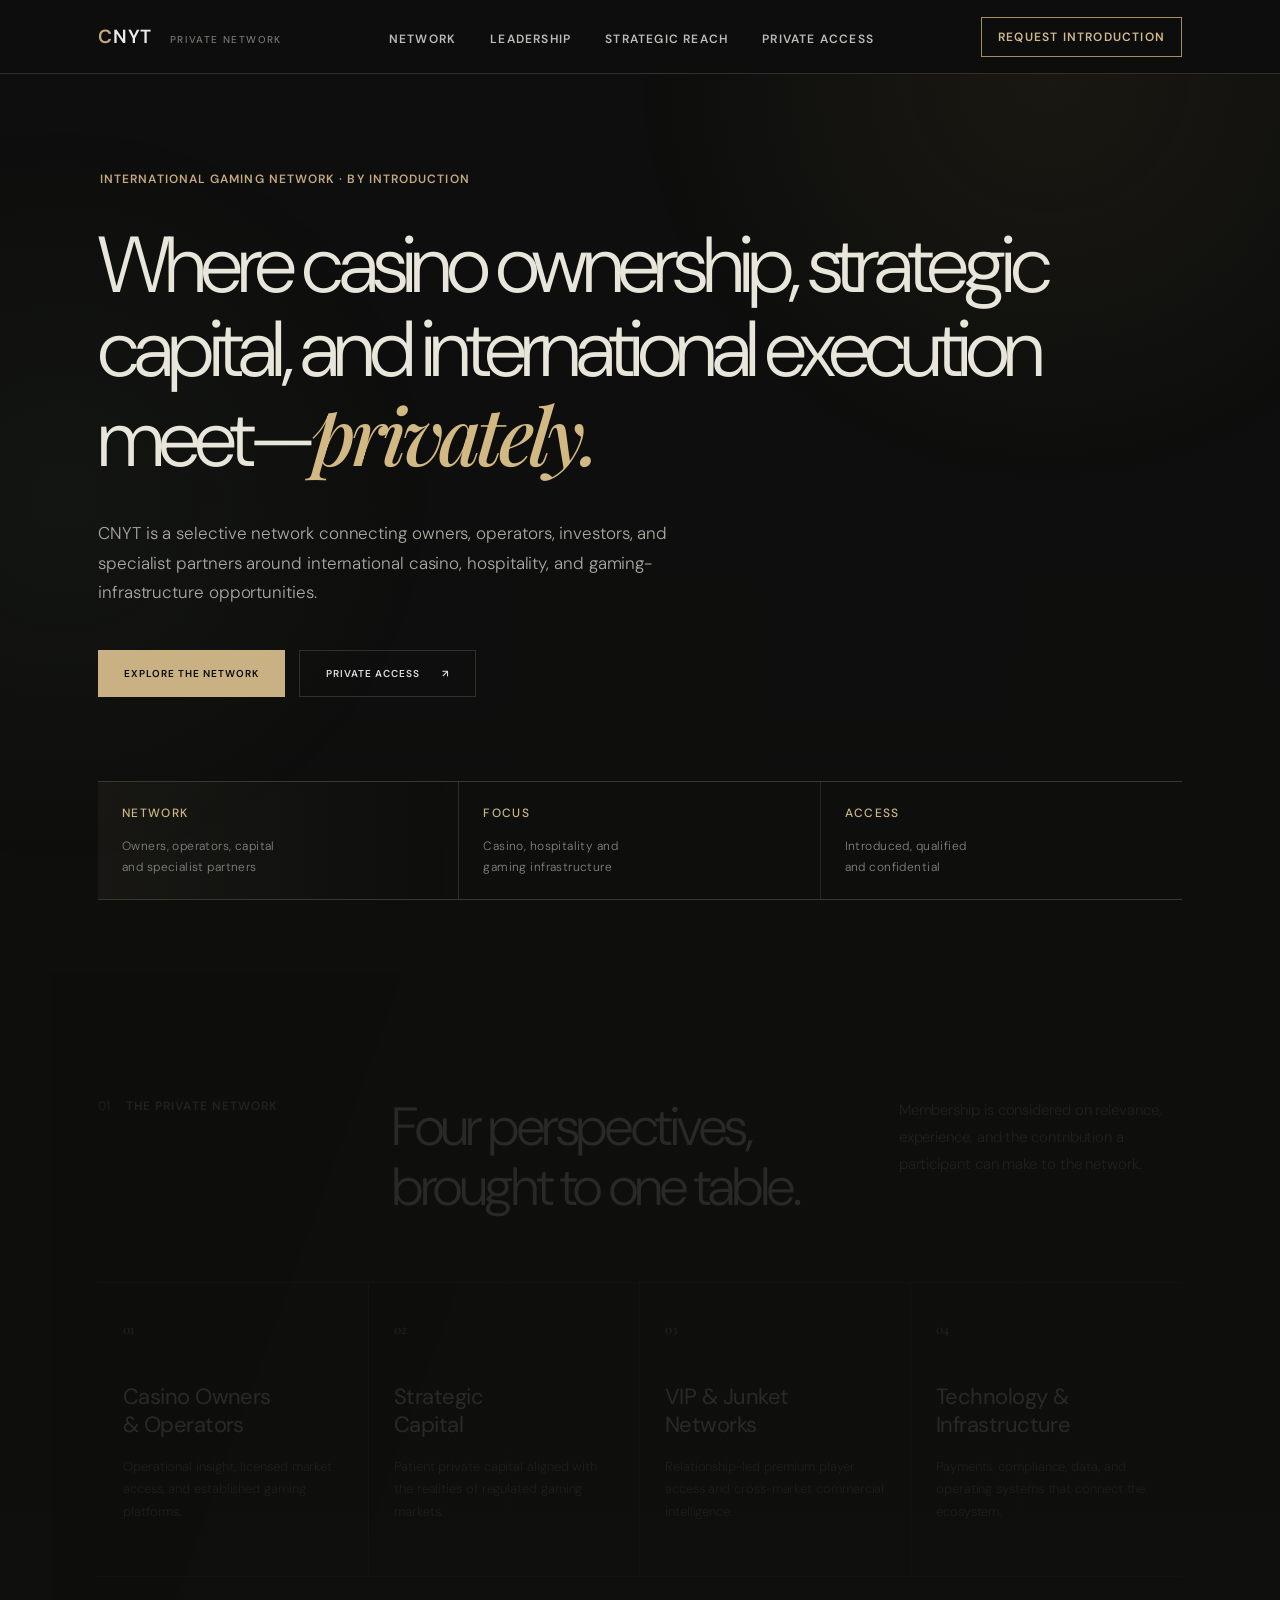
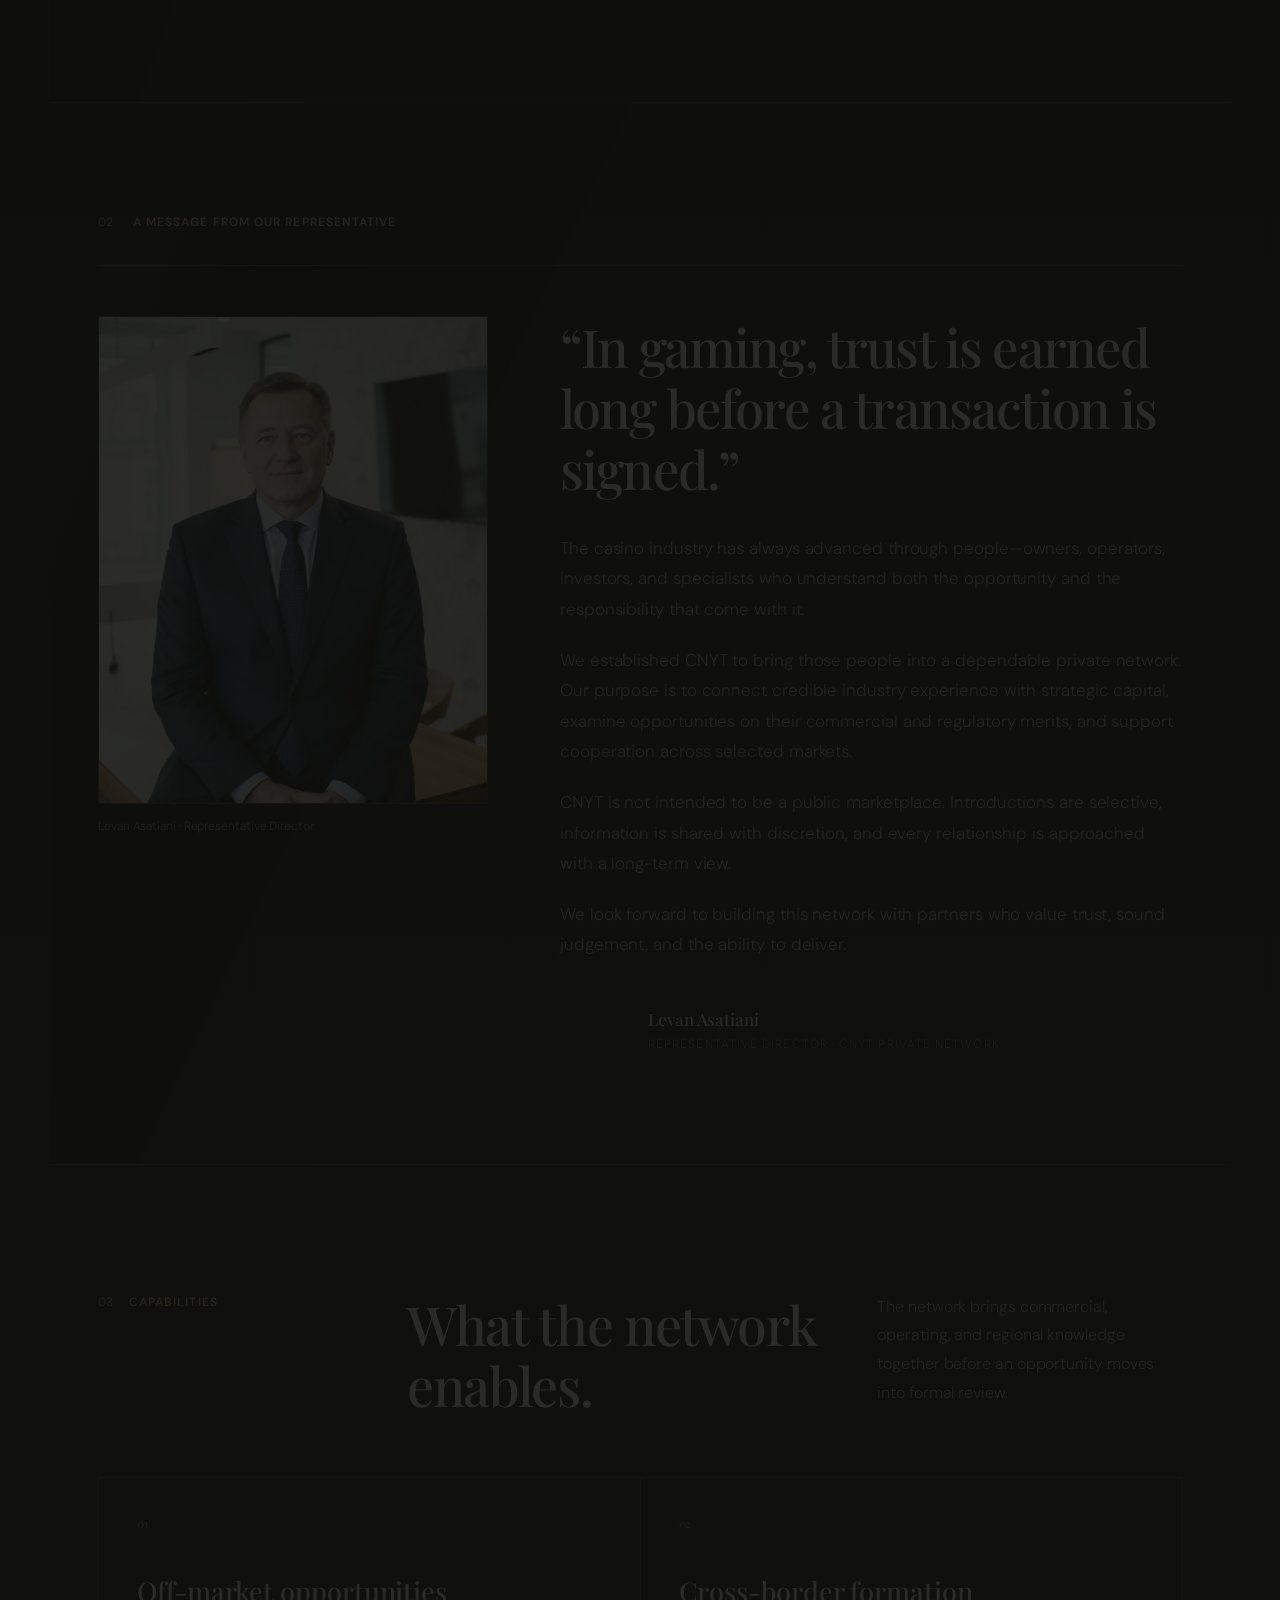
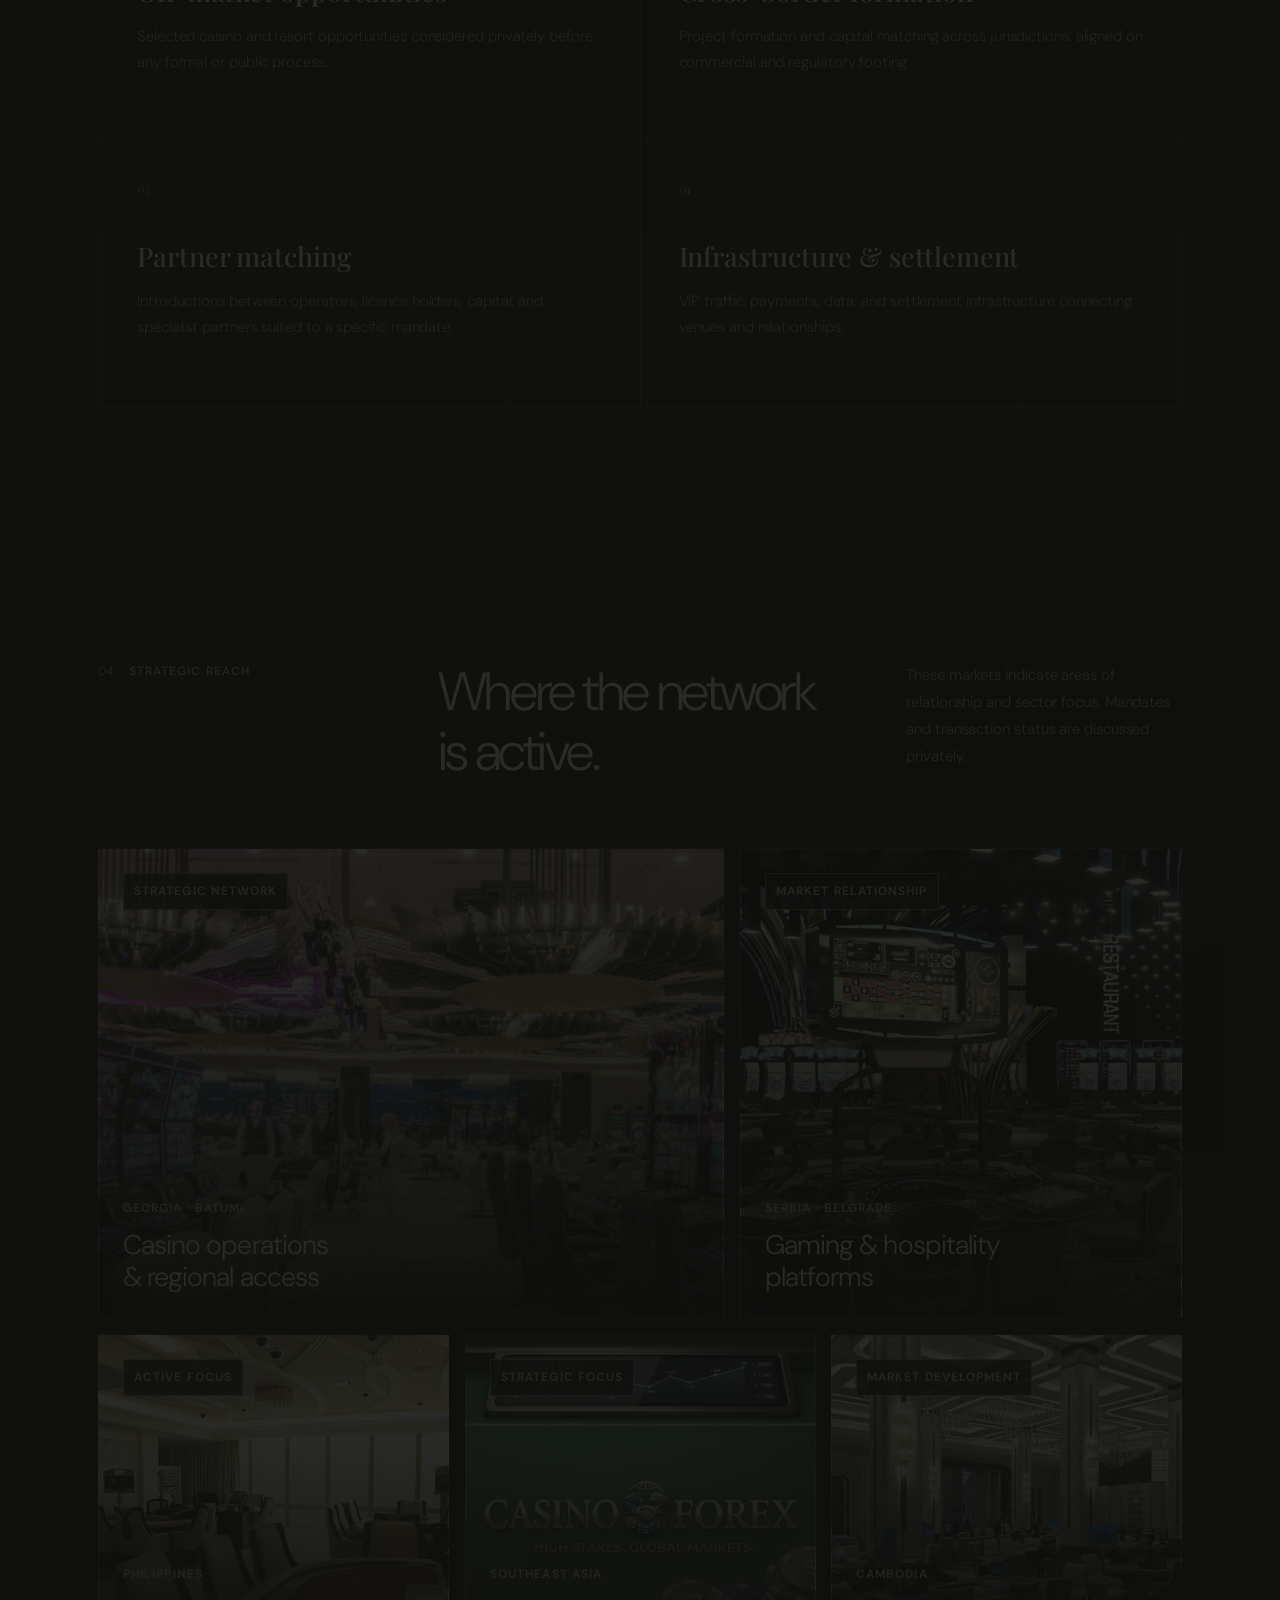
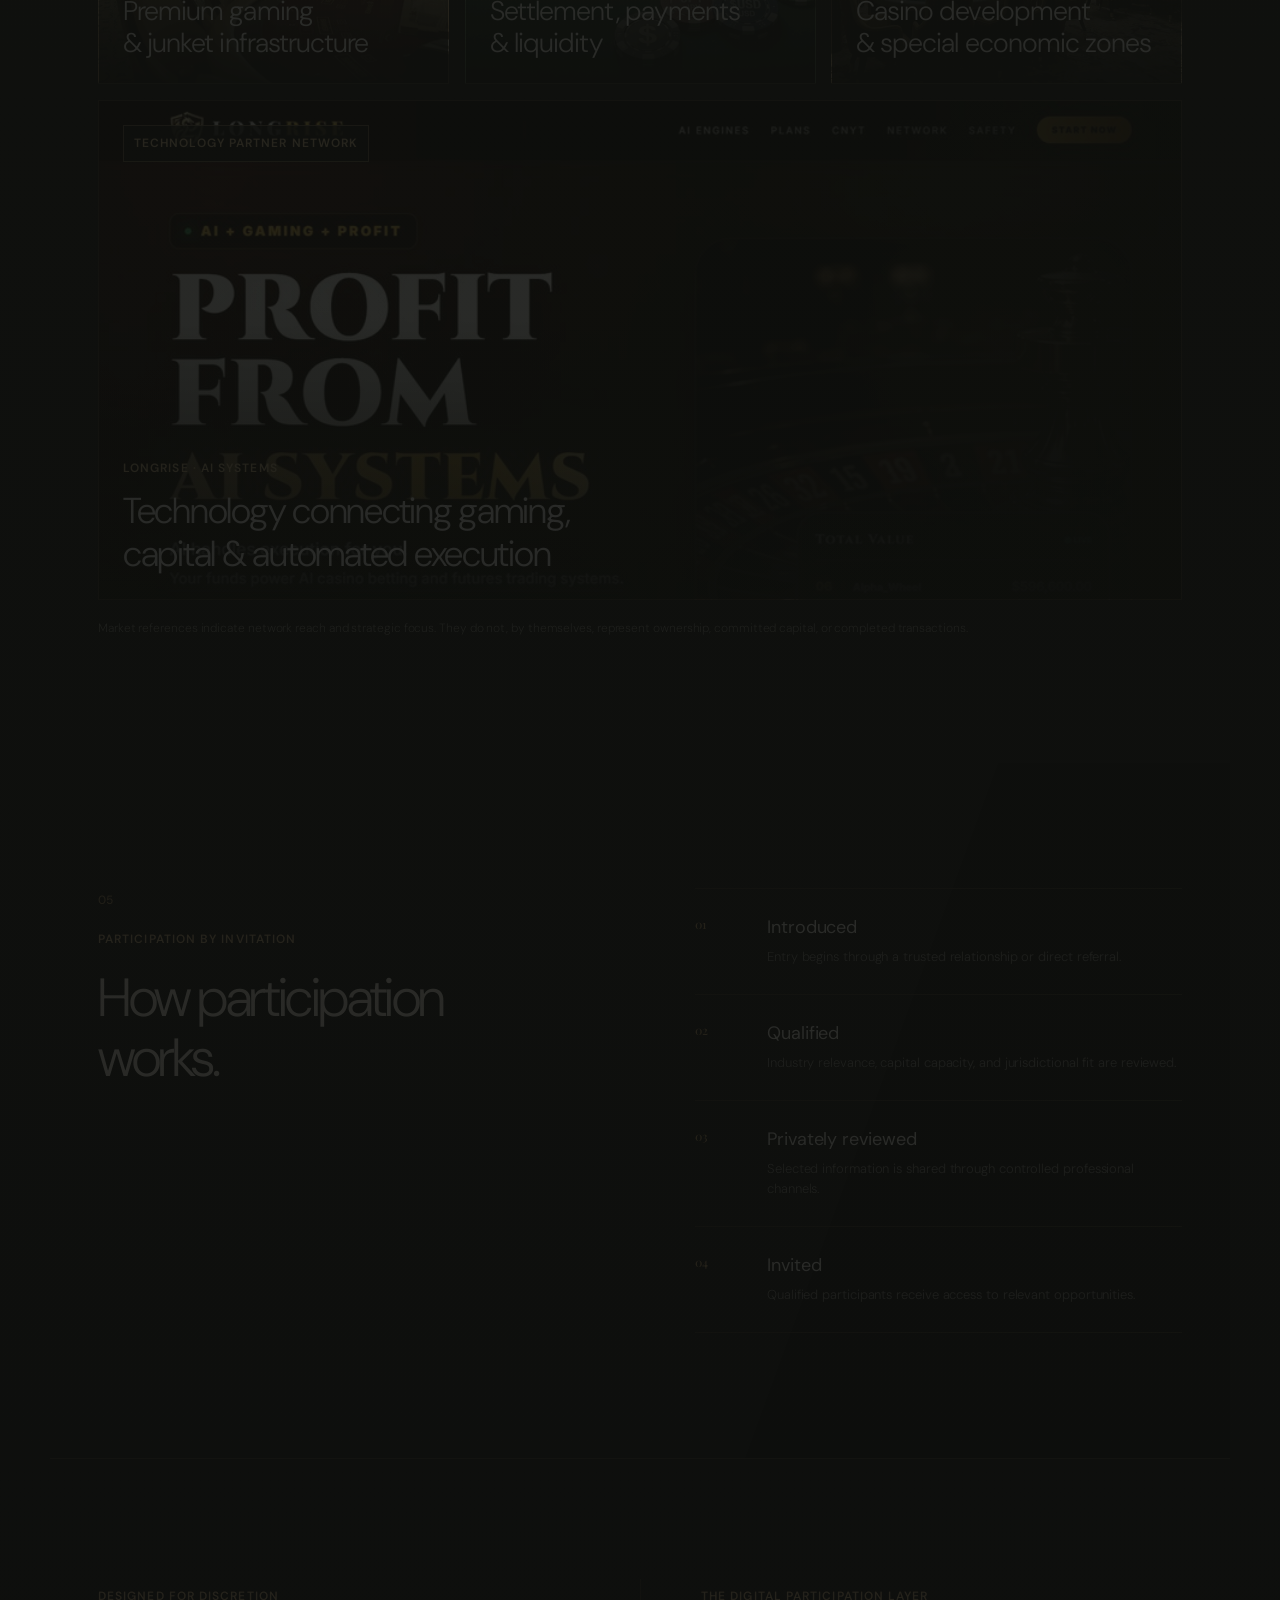
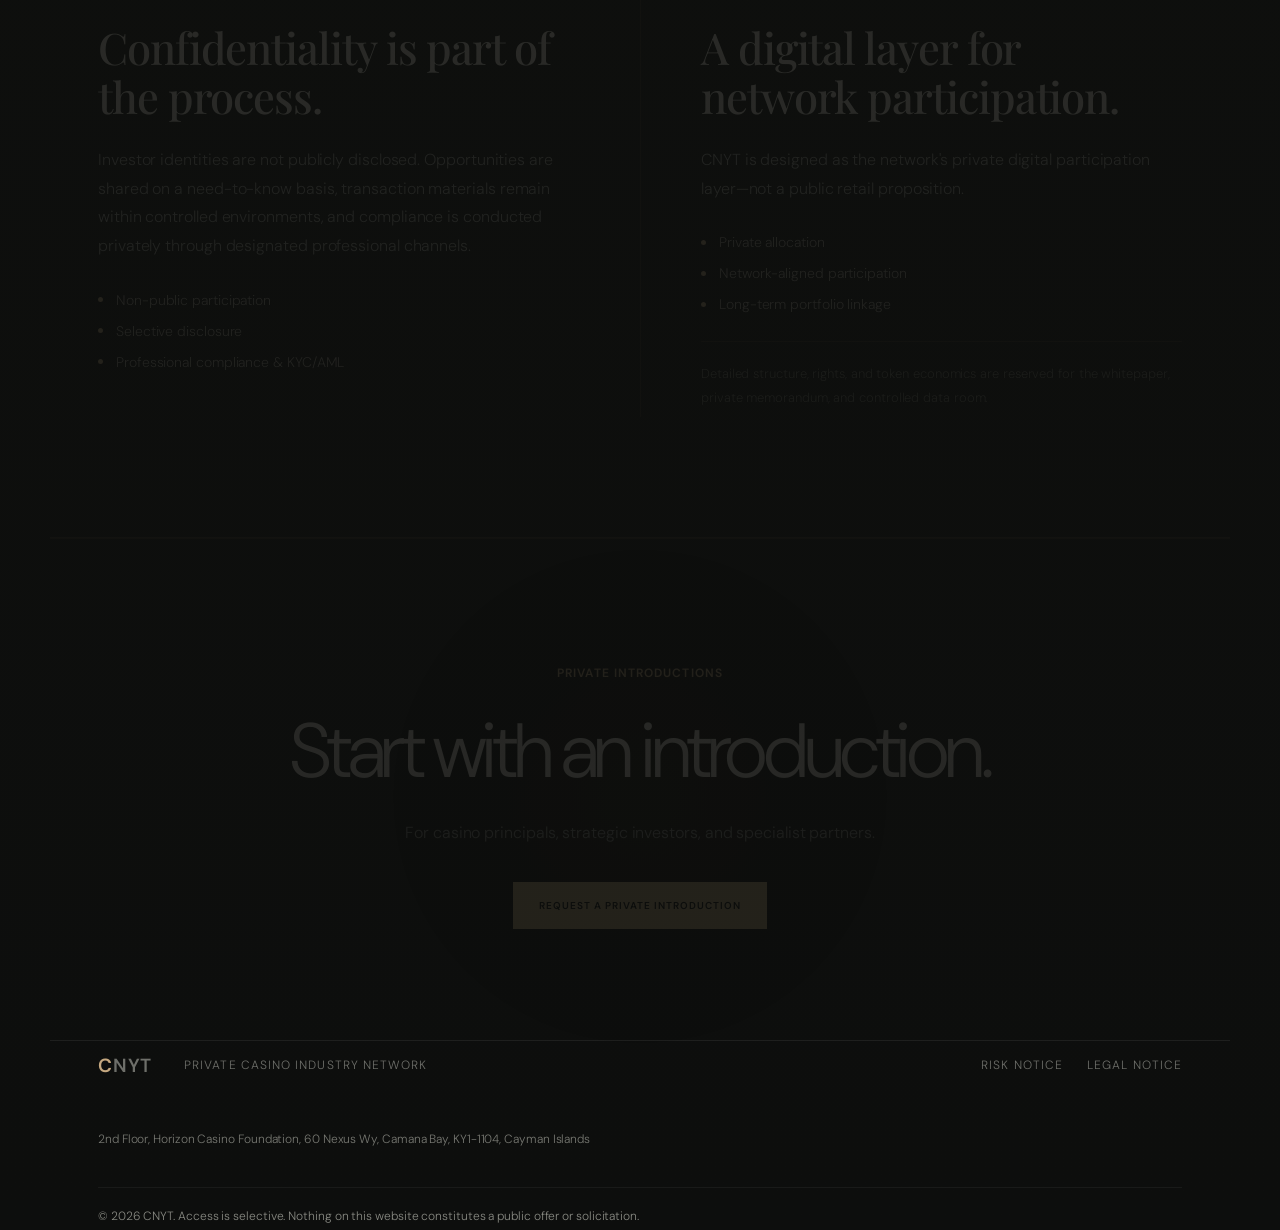
==== commit d8e02ceb: "Add Levan Asatiani profile and CEO portrait" ====
--- a/index.html
+++ b/index.html
@@ -65,8 +65,8 @@
       </div>
       <div class="leadership-body">
         <figure class="representative-portrait">
-          <img src="./assets/images/representative-director-placeholder.jpg" alt="Interim portrait for the CNYT Representative Director" />
-          <figcaption>Interim representative portrait &middot; To be replaced with the official photograph</figcaption>
+          <img src="./assets/images/levan-asatiani.jpg" alt="Levan Asatiani, Representative Director of CNYT Private Network" />
+          <figcaption>Levan Asatiani &middot; Representative Director</figcaption>
         </figure>
         <div class="leadership-message">
           <h2>&ldquo;In gaming, trust is earned long before a transaction is signed.&rdquo;</h2>
@@ -76,8 +76,8 @@
           <p>We look forward to building this network with partners who value trust, sound judgement, and the ability to deliver.</p>
           <div class="signature-block">
             <span class="signature-line"></span>
-            <strong>Representative Director</strong>
-            <small>CNYT Private Network</small>
+            <strong>Levan Asatiani</strong>
+            <small>Representative Director &middot; CNYT Private Network</small>
           </div>
         </div>
       </div>
@@ -161,5 +161,4 @@
   </footer>
   <script src="./assets/js/main.js"></script>
 </body>
-</html>
-
+</html>
--- a/assets/css/styles.css
+++ b/assets/css/styles.css
@@ -1,245 +1,126 @@
-html,
-body {
-  margin: 0;
-  min-height: 100%;
-  background: #0a0a0a;
-  color: #e5e5e5;
-  font-family: 'Inter', sans-serif;
-  overflow-x: hidden;
-}
+:root{--ink:#080908;--panel:#10110f;--line:rgba(213,186,132,.18);--gold:#cfb079;--pale:#f2eadb;--muted:#a9aaa5;--serif:'Playfair Display',serif;--sans:'DM Sans',sans-serif}
+*{box-sizing:border-box}html{background:var(--ink)}body{margin:0;background:var(--ink);color:#ecebe7;font-family:var(--sans);font-weight:300;overflow-x:hidden}a{color:inherit;text-decoration:none}.section-shell{max-width:1360px;margin:auto;padding-left:64px;padding-right:64px}.ambient{position:fixed;inset:0;pointer-events:none;z-index:0;background:radial-gradient(circle at 85% 12%,rgba(207,176,121,.09),transparent 28%),radial-gradient(circle at 12% 45%,rgba(207,176,121,.045),transparent 34%)}.ambient span{position:absolute;width:2px;height:2px;background:var(--gold);border-radius:50%;opacity:.5;box-shadow:0 0 12px var(--gold);animation:float 10s infinite linear}.ambient span:nth-child(1){left:9%;animation-delay:-4s}.ambient span:nth-child(2){left:62%;animation-delay:-8s}.ambient span:nth-child(3){left:91%;animation-delay:-2s}@keyframes float{from{top:105vh;opacity:0}20%{opacity:.45}to{top:-5vh;opacity:0}}
+.site-header{height:88px;padding:0 max(32px,calc((100vw - 1360px)/2 + 64px));position:fixed;top:0;left:0;right:0;display:flex;align-items:center;z-index:20;background:rgba(8,9,8,.86);backdrop-filter:blur(18px);border-bottom:1px solid rgba(255,255,255,.07)}.brand{font:600 22px/1 var(--serif);letter-spacing:.12em;white-space:nowrap}.brand i{font-style:normal;color:var(--gold)}.brand small{font:500 8px/1 var(--sans);letter-spacing:.24em;color:#81827e;margin-left:12px}.site-header nav{display:flex;gap:42px;margin:auto}.site-header nav a,.header-cta{font-size:11px;font-weight:600;letter-spacing:.15em;text-transform:uppercase}.site-header nav a{color:#bcbdb8}.site-header nav a:hover{color:var(--gold)}.header-cta{border:1px solid var(--gold);color:var(--gold);padding:13px 18px;transition:.25s}.header-cta:hover,.button.primary:hover{background:#dec18c;color:#080908}.menu-toggle{display:none}
+.hero{min-height:100vh;padding-top:190px;padding-bottom:72px;display:flex;flex-direction:column;justify-content:center;position:relative;z-index:1}.eyebrow{color:var(--gold);font-size:11px;font-weight:600;letter-spacing:.25em;text-transform:uppercase}.hero h1{font:500 clamp(58px,7.2vw,108px)/.98 var(--serif);letter-spacing:-.035em;margin:32px 0;color:var(--pale);max-width:1100px}.hero h1 em,.access h2 em{font-weight:500;color:var(--gold)}.hero-copy{max-width:670px;color:#b8b9b5;font-size:18px;line-height:1.75;margin:0}.hero-actions{display:flex;gap:14px;margin-top:42px}.button{display:inline-flex;align-items:center;justify-content:center;min-height:50px;padding:0 26px;font-size:11px;font-weight:600;letter-spacing:.14em;text-transform:uppercase;transition:.25s}.button.primary{background:var(--gold);color:#080908}.button.secondary{border:1px solid rgba(255,255,255,.2);color:#ddd}.button.secondary:hover{border-color:var(--gold);color:var(--gold)}.button span{margin-left:22px}.signal-strip{margin-top:92px;border-top:1px solid var(--line);border-bottom:1px solid var(--line);display:grid;grid-template-columns:repeat(3,1fr)}.signal-strip div{padding:24px 30px;display:flex;gap:22px;align-items:center;border-right:1px solid var(--line)}.signal-strip div:last-child{border:0}.signal-strip b{color:var(--gold);font:500 13px var(--serif)}.signal-strip span{font-size:11px;line-height:1.55;color:#aaa;letter-spacing:.08em;text-transform:uppercase}
+section{position:relative;z-index:1}.network,.reach,.access{padding-top:140px;padding-bottom:140px}.section-intro{display:grid;grid-template-columns:1fr 1.25fr .75fr;gap:72px;align-items:start;margin-bottom:76px}.section-intro>div{display:flex;align-items:center;gap:16px}.section-number{font:500 11px var(--serif);color:#6f6250}.section-intro h2,.opportunity h2,.access h2,.confidentiality h2,.digital-layer h2,.closing h2{font:500 clamp(38px,4.2vw,62px)/1.12 var(--serif);letter-spacing:-.025em;margin:0;color:var(--pale)}.section-intro p,.opportunity-copy>p,.confidentiality p,.layer-copy>p{color:var(--muted);line-height:1.8;margin:0;font-size:15px}.principal-grid{display:grid;grid-template-columns:repeat(4,1fr);border-top:1px solid var(--line);border-bottom:1px solid var(--line)}.principal-grid article{padding:42px 32px 48px;border-right:1px solid var(--line);min-height:290px;transition:.3s}.principal-grid article:last-child{border:0}.principal-grid article:hover{background:rgba(207,176,121,.04)}.principal-grid article>span{color:#766b59;font:500 11px var(--serif)}.principal-grid h3{font:500 25px/1.25 var(--serif);margin:54px 0 18px}.principal-grid p{font-size:13px;color:#8e8f8b;line-height:1.7}
+.opportunity{display:grid;grid-template-columns:1.05fr .95fr;min-height:760px;padding-left:0}.opportunity-image{background:linear-gradient(90deg,transparent 60%,var(--ink)),linear-gradient(0deg,rgba(8,9,8,.65),transparent 55%),url('../images/grand-casino-beograd-card.jpg') center/cover;filter:saturate(.65)}.opportunity-copy{padding:110px 40px 90px 90px;align-self:center}.opportunity-copy .eyebrow{margin:22px 0}.opportunity-copy>p{margin:28px 0 42px}.opportunity ul{list-style:none;margin:0;padding:0;border-top:1px solid var(--line)}.opportunity li{display:flex;align-items:center;gap:25px;padding:20px 0;border-bottom:1px solid var(--line);font-size:13px;color:#d2d1cd}.opportunity li span{color:var(--gold);font:500 10px var(--serif)}
+.leadership{padding-top:140px;padding-bottom:140px;display:grid;grid-template-columns:.7fr 1.3fr;gap:100px;border-top:1px solid var(--line);border-bottom:1px solid var(--line);background:linear-gradient(115deg,rgba(207,176,121,.045),transparent 42%)}.leadership-aside .eyebrow{margin:22px 0 48px}.representative-mark{width:190px;height:230px;border:1px solid var(--line);display:flex;align-items:center;justify-content:center;background:radial-gradient(circle,rgba(207,176,121,.13),#0c0d0b 70%);color:rgba(207,176,121,.38);font:500 110px var(--serif)}.identity-note{font-size:9px;line-height:1.6;text-transform:uppercase;letter-spacing:.13em;color:#62635f;margin-top:15px}.leadership-message{position:relative;padding-left:45px}.quote-mark{position:absolute;left:-20px;top:-55px;color:rgba(207,176,121,.18);font:500 140px/1 var(--serif)}.leadership-message h2{font:500 clamp(36px,3.8vw,56px)/1.2 var(--serif);letter-spacing:-.025em;color:var(--pale);margin:0 0 40px}.leadership-message>p{font-size:15px;line-height:1.85;color:#a4a5a0;max-width:760px;margin:0 0 20px}.signature-block{margin-top:48px;display:grid;grid-template-columns:70px auto;column-gap:18px;align-items:center}.signature-line{height:1px;background:var(--gold);grid-row:1/3}.signature-block strong{font:500 17px var(--serif);color:var(--pale)}.signature-block small{margin-top:5px;font-size:9px;text-transform:uppercase;letter-spacing:.15em;color:#747570}
+.section-intro.compact{grid-template-columns:.75fr 1.1fr .75fr}.reach{border-top:1px solid rgba(255,255,255,.05)}.reach-grid{display:grid;grid-template-columns:repeat(2,1fr);gap:16px}.reach-card{min-height:420px;border:1px solid var(--line);padding:28px;display:flex;flex-direction:column;justify-content:space-between;position:relative;overflow:hidden}.reach-card:after{content:"";position:absolute;inset:0;background:linear-gradient(0deg,rgba(5,6,5,.94),rgba(5,6,5,.05) 70%);z-index:0}.reach-card>*{position:relative;z-index:1}.reach-card.georgia{background:url('https://eclipse.casino/wp-content/uploads/2023/03/4N8A0426-scaled.jpg') center/cover}.reach-card.serbia{background:url('../images/grand-casino-beograd-card.jpg') center/cover}.status{align-self:flex-start;border:1px solid rgba(207,176,121,.45);background:rgba(8,9,8,.6);padding:8px 10px;color:var(--gold);font-size:9px;font-weight:600;letter-spacing:.14em;text-transform:uppercase}.reach-card small{display:block;color:var(--gold);font-size:10px;font-weight:600;letter-spacing:.19em;text-transform:uppercase;margin-bottom:12px}.reach-card h3{font:500 31px/1.18 var(--serif);margin:0}.dark-card{background:radial-gradient(circle at 50% 40%,#242118,#10110f 60%)}.dark-card:after{background:linear-gradient(0deg,#090a09,transparent)}.monogram{position:absolute!important;inset:60px 0 auto;text-align:center;color:rgba(207,176,121,.11);font:600 140px var(--serif);letter-spacing:-.08em}.wide-card{grid-column:1/-1;min-height:330px;display:grid;grid-template-columns:1.1fr .9fr;background:#0e0f0d}.wide-card:after{display:none}.wide-card>div:first-child{align-self:end;max-width:650px}.wide-card .status{display:inline-block;margin-bottom:54px}.tech-lines{position:relative}.tech-lines i{position:absolute;width:260px;height:1px;background:linear-gradient(90deg,transparent,var(--gold));transform:rotate(-28deg);opacity:.3}.tech-lines i:nth-child(1){top:80px;left:20px}.tech-lines i:nth-child(2){top:145px;left:80px}.tech-lines i:nth-child(3){top:210px;left:140px}.reach-note{font-size:10px;color:#62635f;margin:18px 0 0;line-height:1.6}
+.access{display:grid;grid-template-columns:1fr 1fr;gap:110px;background:linear-gradient(100deg,rgba(207,176,121,.035),transparent)}.access-heading .eyebrow{margin:20px 0}.access-steps{list-style:none;padding:0;margin:0;border-top:1px solid var(--line)}.access-steps li{display:grid;grid-template-columns:52px 1fr;gap:20px;padding:26px 0;border-bottom:1px solid var(--line)}.access-steps b{font:500 11px var(--serif);color:var(--gold)}.access-steps h3{font:500 21px var(--serif);margin:0 0 8px}.access-steps p{font-size:13px;line-height:1.6;color:#888984;margin:0}.confidentiality{padding-top:110px;padding-bottom:110px;border:1px solid var(--line);display:grid;grid-template-columns:150px 1.2fr .7fr;gap:55px;align-items:center;background:#0d0e0c}.confidentiality .eyebrow{margin-bottom:19px}.confidentiality p{margin-top:25px;max-width:720px}.lock-mark{width:100px;height:100px;border:1px solid var(--line);border-radius:50%;position:relative}.lock-mark:before{content:"";position:absolute;width:26px;height:24px;border:1px solid var(--gold);left:36px;top:43px}.lock-mark:after{content:"";position:absolute;width:15px;height:17px;border:1px solid var(--gold);border-bottom:0;border-radius:12px 12px 0 0;left:41px;top:27px}.privacy-points{display:flex;flex-direction:column}.privacy-points span{font-size:11px;text-transform:uppercase;letter-spacing:.12em;color:#aaa;padding:16px 0;border-bottom:1px solid var(--line)}
+.digital-layer{padding-top:150px;padding-bottom:150px;display:grid;grid-template-columns:1.1fr .9fr;gap:100px}.digital-layer .eyebrow{margin-bottom:24px}.layer-copy{padding-top:35px}.layer-copy>p{font-size:16px}.layer-copy div{margin:34px 0;border-top:1px solid var(--line)}.layer-copy span{display:block;padding:16px 0;border-bottom:1px solid var(--line);color:var(--pale);font-size:12px;text-transform:uppercase;letter-spacing:.13em}.layer-copy .fine{font-size:11px;color:#666;line-height:1.7}.closing{text-align:center;padding-top:150px;padding-bottom:150px;border-top:1px solid var(--line);background:radial-gradient(circle at center,rgba(207,176,121,.07),transparent 56%)}.closing h2{margin:25px 0}.closing p{color:#92938e;margin:0 auto 36px;max-width:600px;line-height:1.7}
+footer{min-height:190px;border-top:1px solid rgba(255,255,255,.07);display:grid;grid-template-columns:auto 1fr auto;gap:32px;align-items:center;color:#6e6f6a}footer p{font-size:10px;text-transform:uppercase;letter-spacing:.15em}footer>div{display:flex;gap:24px;font-size:10px;text-transform:uppercase;letter-spacing:.12em}footer small{grid-column:1/-1;border-top:1px solid rgba(255,255,255,.05);padding-top:18px;font-size:9px}.reveal{opacity:0;transform:translateY(28px);transition:opacity .8s ease,transform .8s ease}.reveal.visible{opacity:1;transform:none}
+footer address{grid-column:1/-1;color:#777872;font-size:12px;line-height:1.7;font-style:normal;margin-top:4px}
 
-.gold-text {
-  background: linear-gradient(to right, #c5a880, #fcf6ba, #aa771c);
-  -webkit-background-clip: text;
-  background-clip: text;
-  color: transparent;
-}
+/* Editorial refinement: tighter institutional measure and clearer public information hierarchy */
+.section-shell{max-width:1180px;padding-left:48px;padding-right:48px}
+.site-header{padding-left:max(32px,calc((100vw - 1180px)/2 + 48px));padding-right:max(32px,calc((100vw - 1180px)/2 + 48px))}
+.hero h1{font-size:clamp(54px,6.2vw,86px);max-width:1040px;line-height:1.06}
+.hero-copy{max-width:690px}
+.capabilities{padding-top:128px;padding-bottom:128px}
+.capabilities-intro{display:grid;grid-template-columns:.7fr 1.15fr .85fr;gap:58px;align-items:start;margin-bottom:62px}
+.capabilities-intro>div{display:flex;align-items:center;gap:16px}
+.capabilities-intro h2,.framework-panel h2{font:500 clamp(38px,4.2vw,56px)/1.14 var(--serif);letter-spacing:-.025em;color:var(--pale);margin:0}
+.capabilities-intro>p,.framework-panel>p{font-size:16px;line-height:1.8;color:#a9aaa5;margin:0}
+.capabilities-grid{display:grid;grid-template-columns:repeat(2,minmax(0,1fr));border-top:1px solid var(--line);border-left:1px solid var(--line)}
+.capabilities-grid article{min-height:265px;padding:34px 38px 38px;border-right:1px solid var(--line);border-bottom:1px solid var(--line);transition:transform .28s ease,background .28s ease,border-color .28s ease}
+.capabilities-grid article:hover{transform:translateY(-4px);background:rgba(197,168,128,.045);border-color:rgba(197,168,128,.36)}
+.capabilities-grid article>span{font:500 12px var(--serif);color:#8b795d}
+.capabilities-grid h3{font:500 27px/1.25 var(--serif);color:var(--pale);margin:42px 0 14px}
+.capabilities-grid p{font-size:15px;line-height:1.75;color:#969791;max-width:470px;margin:0}
+.private-framework{display:grid;grid-template-columns:repeat(2,minmax(0,1fr));gap:0;padding-top:120px;padding-bottom:120px;border-top:1px solid var(--line);border-bottom:1px solid var(--line)}
+.framework-panel{padding:8px 60px 8px 0}
+.framework-panel+ .framework-panel{padding-left:60px;padding-right:0;border-left:1px solid var(--line)}
+.framework-panel h2{font-size:clamp(34px,3.4vw,46px);margin:17px 0 24px}
+.framework-panel>p{max-width:520px}
+.framework-points{display:flex;flex-direction:column;gap:13px;margin-top:30px}
+.framework-points span{display:flex;align-items:center;gap:13px;font-size:14px;color:#aaa69c}
+.framework-points span:before{content:"";width:5px;height:5px;flex:0 0 auto;border-radius:50%;background:var(--gold)}
+.framework-fine{font-size:13px!important;color:#77786f!important;border-top:1px solid var(--line);padding-top:20px;margin-top:28px!important}
+.reveal{opacity:.12;transform:translateY(18px)}
+@media(prefers-reduced-motion:reduce){.reveal{opacity:1;transform:none;transition:none}.capabilities-grid article{transition:none}}
+@media(max-width:900px){.capabilities-intro{grid-template-columns:1fr;gap:24px}.private-framework{grid-template-columns:1fr}.framework-panel{padding:0 0 60px}.framework-panel+ .framework-panel{padding:60px 0 0;border-left:0;border-top:1px solid var(--line)}}
+@media(max-width:700px){.section-shell{padding-left:22px;padding-right:22px}.hero h1{font-size:clamp(40px,11.2vw,52px)}.capabilities{padding-top:86px;padding-bottom:86px}.capabilities-grid{grid-template-columns:1fr}.capabilities-grid article{min-height:0;padding:30px 26px 34px}.capabilities-grid h3{font-size:25px;margin-top:28px}.capabilities-grid p{font-size:16px}.private-framework{padding-top:82px;padding-bottom:82px}.framework-panel h2{font-size:34px}.framework-panel>p{font-size:16px}.framework-points span{font-size:14px}}
+@media(max-width:900px){.section-shell{padding-left:28px;padding-right:28px}.site-header{padding:0 28px;height:74px}.brand small,.header-cta{display:none}.menu-toggle{display:block;margin-left:auto;border:0;background:none;width:35px;height:35px;padding:7px}.menu-toggle span{display:block;height:1px;background:#ddd;margin:7px 0}.site-header nav{display:none;position:absolute;top:74px;left:0;right:0;padding:24px 28px;background:#0b0c0b;border-bottom:1px solid var(--line);flex-direction:column;gap:22px}.site-header nav.open{display:flex}.hero{padding-top:140px;min-height:auto}.hero h1{font-size:clamp(48px,12vw,74px)}.signal-strip{grid-template-columns:1fr;margin-top:70px}.signal-strip div{border-right:0;border-bottom:1px solid var(--line)}.signal-strip div:last-child{border-bottom:0}.section-intro,.section-intro.compact{grid-template-columns:1fr;gap:28px}.principal-grid{grid-template-columns:1fr 1fr}.principal-grid article:nth-child(2){border-right:0}.principal-grid article:nth-child(-n+2){border-bottom:1px solid var(--line)}.leadership{grid-template-columns:1fr;gap:60px}.representative-mark{width:150px;height:180px}.leadership-message{padding-left:25px}.opportunity{grid-template-columns:1fr;padding:0}.opportunity-image{min-height:430px;background-image:linear-gradient(0deg,var(--ink),transparent 50%),url('../images/grand-casino-beograd-card.jpg')}.opportunity-copy{padding:70px 28px}.access,.digital-layer{grid-template-columns:1fr;gap:60px}.confidentiality{grid-template-columns:100px 1fr}.privacy-points{grid-column:1/-1}.wide-card{grid-template-columns:1fr}.tech-lines{display:none}}
+@media(max-width:600px){.section-shell{padding-left:20px;padding-right:20px}.site-header{padding:0 20px}.hero{padding-top:125px;padding-bottom:48px}.hero h1{font-size:45px;line-height:1.04;margin:25px 0}.hero-copy{font-size:15px}.hero-actions{flex-direction:column}.button{width:100%}.signal-strip{margin-top:55px}.network,.reach,.access{padding-top:92px;padding-bottom:92px}.section-intro{margin-bottom:48px}.section-intro h2,.opportunity h2,.access h2,.confidentiality h2,.digital-layer h2,.closing h2{font-size:38px}.principal-grid{grid-template-columns:1fr}.principal-grid article{border-right:0;border-bottom:1px solid var(--line)!important;min-height:auto;padding:30px 20px}.principal-grid h3{margin-top:28px}.leadership{padding-top:90px;padding-bottom:90px;gap:50px}.representative-mark{width:125px;height:150px;font-size:72px}.leadership-message{padding-left:0}.quote-mark{left:-8px;top:-45px}.leadership-message h2{font-size:35px}.opportunity-image{min-height:300px}.reach-grid{grid-template-columns:1fr}.reach-card{min-height:350px}.wide-card{grid-column:auto}.confidentiality{margin:0 20px;padding:55px 25px;grid-template-columns:1fr}.digital-layer{padding-top:95px;padding-bottom:95px}.closing{padding-top:100px;padding-bottom:100px}footer{grid-template-columns:1fr;padding-top:48px;padding-bottom:38px}footer>div,footer small{grid-column:1}.reach-card h3{font-size:27px}}
+@media(prefers-reduced-motion:reduce){*{scroll-behavior:auto!important}.ambient{display:none}.reveal{opacity:1;transform:none;transition:none}}
 
-.text-casino-gold {
-  color: #c5a880;
-}
+/* Editorial direction - restrained, continental, and deliberately non-promotional. */
+:root{--ink:#0d0e0d;--panel:#131412;--line:rgba(235,231,219,.16);--gold:#b8ad8f;--pale:#e8e5db;--muted:#a5a49e}
+body{background:#0d0e0d;font-family:'DM Sans',Arial,sans-serif;letter-spacing:-.005em}.ambient{background:none}.ambient span{display:none}
+.site-header{height:74px;background:rgba(13,14,13,.96);backdrop-filter:none;border-color:var(--line)}.brand{font-family:'DM Sans',sans-serif;font-size:19px;font-weight:600;letter-spacing:.04em}.brand i{color:#c5a880}.brand small{color:#777872;font-size:7px}.site-header nav{gap:34px}.site-header nav a,.header-cta{font-size:10px;letter-spacing:.1em}.header-cta{border-color:#c6c3b8;color:#e1ded4;padding:11px 16px}.header-cta:hover,.button.primary:hover{background:#e5e1d5;color:#0d0e0d}
+.hero{min-height:93vh;padding-top:170px;padding-bottom:58px}.hero .eyebrow{margin-left:2px}.eyebrow{color:#9d9a8e;font-size:10px;letter-spacing:.16em}.hero h1{max-width:980px;font-family:'DM Sans',sans-serif;font-size:clamp(62px,7.6vw,116px);font-weight:300;line-height:.98;letter-spacing:-.06em;margin:34px 0 38px}.hero h1 em{font-family:var(--serif);font-weight:500;color:var(--pale)}.hero-copy{font-size:17px;max-width:600px;color:#aaa9a2}.button{font-size:10px;letter-spacing:.1em;min-height:47px}.button.primary{background:#e4e0d4}.button.secondary{border-color:var(--line)}.signal-strip{margin-top:84px}.signal-strip div{padding:22px 2px 22px 24px;display:block}.signal-strip b{display:block;color:#e1ded3;font:500 10px 'DM Sans',sans-serif;text-transform:uppercase;letter-spacing:.11em;margin-bottom:11px}.signal-strip span{font-size:10px;letter-spacing:.035em;text-transform:none;color:#858680}
+.network,.reach,.access{padding-top:125px;padding-bottom:125px}.section-intro{grid-template-columns:.65fr 1.25fr .8fr;gap:64px;margin-bottom:65px}.section-number{font-family:'DM Sans',sans-serif;color:#71716c}.section-intro h2,.opportunity h2,.access h2,.confidentiality h2,.digital-layer h2,.closing h2{font-family:'DM Sans',sans-serif;font-weight:300;letter-spacing:-.045em}.principal-grid article{padding:35px 25px 40px;min-height:250px}.principal-grid article:hover{background:transparent}.principal-grid h3{font-family:'DM Sans',sans-serif;font-weight:400;font-size:22px;letter-spacing:-.025em;margin-top:44px}.principal-grid p{color:#898a84}
+.leadership{padding-top:125px;padding-bottom:125px;background:none;grid-template-columns:.62fr 1.38fr;border-color:var(--line)}.leadership-message{padding-left:0}.quote-mark{display:none}.leadership-message h2{font-family:var(--serif);font-size:clamp(38px,4.2vw,62px);font-weight:500;line-height:1.16;letter-spacing:-.035em}.representative-mark{background:#181916;border-color:var(--line);font-family:'DM Sans',sans-serif;font-weight:300;color:#65655e}.signature-line{background:#8e8b80}
+.opportunity{min-height:700px}.opportunity-image{filter:grayscale(.5) contrast(.9);background-image:linear-gradient(90deg,transparent 72%,var(--ink)),url('../images/grand-casino-beograd-card.jpg')}.opportunity-copy{padding-left:78px}.opportunity li{font-size:12px}.reach-card{border-color:var(--line);padding:24px}.reach-card:after{background:linear-gradient(0deg,rgba(10,11,10,.93),rgba(10,11,10,.08) 70%)}.reach-card.georgia,.reach-card.serbia{filter:grayscale(.28) saturate(.65)}.reach-card>*{filter:none}.status{border-color:rgba(235,231,219,.3);background:rgba(13,14,13,.8);color:#d3d0c6}.reach-card h3{font-family:'DM Sans',sans-serif;font-size:27px;font-weight:300;letter-spacing:-.035em}.reach-card small{color:#b4b0a2}.monogram{font-family:'DM Sans',sans-serif;color:rgba(235,231,219,.07)}.wide-card{background:#141513}.tech-lines i{background:linear-gradient(90deg,transparent,#aaa79b)}
+.access{background:none}.access-heading h2{max-width:450px}.access-steps h3{font-family:'DM Sans',sans-serif;font-size:18px;font-weight:400}.confidentiality{background:#121311}.lock-mark{border-radius:0}.digital-layer{padding-top:130px;padding-bottom:130px}.layer-copy span{letter-spacing:.08em}.closing{background:none;padding-top:125px;padding-bottom:125px}.closing h2{font-size:clamp(54px,6vw,86px)}
+.reveal{transform:translateY(14px);transition-duration:.55s}
+@media(max-width:900px){.hero{padding-top:135px}.hero h1{font-size:clamp(55px,11vw,82px)}.section-intro{grid-template-columns:1fr}.leadership{grid-template-columns:1fr}.opportunity-copy{padding-left:28px}}
+@media(max-width:600px){.hero h1{font-size:48px;line-height:1.02}.hero-copy{font-size:15px}.signal-strip div{padding-left:0}.leadership-message h2{font-size:38px}.closing h2{font-size:51px}}
 
-.bg-casino-gold {
-  background-color: #c5a880;
-}
+/* Brand warmth - muted gold and mineral tones, used with restraint. */
+:root{--gold:#c5a880;--line:rgba(197,168,128,.22);--panel:#151611}
+body{background:linear-gradient(180deg,#0d0e0d 0%,#10110e 46%,#0d0e0d 100%)}
+.ambient{background:radial-gradient(circle at 82% 8%,rgba(135,107,61,.11),transparent 31%),radial-gradient(circle at 5% 55%,rgba(69,75,51,.12),transparent 28%)}
+.eyebrow{color:#c5a880}.section-number{color:#9b825d}.hero h1 em{color:#d2b983}.header-cta{border-color:#a88d61;color:#d0b98f}.header-cta:hover,.button.primary:hover{background:#c5a880}.button.primary{background:#c9b184}.button.secondary:hover{border-color:#b89a69;color:#d0b98f}
+.signal-strip{border-color:rgba(197,168,128,.26)}.signal-strip div{border-color:rgba(197,168,128,.16)}.signal-strip b{color:#cdb788}.signal-strip div:first-child{background:linear-gradient(90deg,rgba(197,168,128,.055),transparent)}
+.network{background:linear-gradient(110deg,rgba(61,66,43,.07),transparent 42%)}.principal-grid article:nth-child(2),.principal-grid article:nth-child(4){background:rgba(197,168,128,.018)}.principal-grid article>span,.opportunity li span,.access-steps b{color:#b99b6b}
+.leadership{background:linear-gradient(115deg,rgba(83,74,50,.13),transparent 45%)}.representative-mark{background:radial-gradient(circle at 50% 38%,rgba(197,168,128,.14),#151611 68%);color:rgba(197,168,128,.5)}.leadership-message h2{color:#eee7d8}.signature-line{background:#b99b6b}
+.opportunity-copy{background:linear-gradient(90deg,rgba(75,78,52,.055),transparent)}.reach{background:radial-gradient(circle at 95% 18%,rgba(124,91,51,.08),transparent 27%)}.status{border-color:rgba(197,168,128,.5);color:#d3b98a}.reach-card small{color:#c2a878}.dark-card{background:radial-gradient(circle at 50% 38%,#28251b,#12130f 63%)}.wide-card{background:linear-gradient(105deg,#161711,#11120f)}
+.access{background:linear-gradient(110deg,transparent 42%,rgba(91,82,56,.07))}.confidentiality{background:linear-gradient(120deg,#171811,#11120f)}.lock-mark:before,.lock-mark:after{border-color:#c5a880}.privacy-points span:first-child{color:#c7b28c}
 
-.hover\:text-casino-gold:hover {
-  color: #c5a880;
-}
+/* Considered interaction details. */
+.site-header nav a{position:relative;padding:28px 0 24px}.site-header nav a::after{content:'';position:absolute;left:0;bottom:19px;width:72%;height:1px;background:#c5a880;transform:scaleX(0);transform-origin:right;transition:transform .26s cubic-bezier(.22,.61,.36,1)}.site-header nav a:hover::after,.site-header nav a[aria-current="true"]::after{transform:scaleX(1);transform-origin:left}.site-header nav a[aria-current="true"]{color:#d9c49d}
+.button,.header-cta{position:relative;transition:background-color .22s ease,color .22s ease,border-color .22s ease,transform .16s ease,box-shadow .22s ease}.button:hover,.header-cta:hover{transform:translateY(-2px);box-shadow:0 8px 24px rgba(0,0,0,.2)}.button:active,.header-cta:active{transform:translateY(1px);box-shadow:none}.button span{display:inline-block;transition:transform .22s ease}.button:hover span{transform:translate(2px,-2px)}.button:focus-visible,.header-cta:focus-visible,.site-header nav a:focus-visible,.reach-card:focus-visible{outline:1px solid #d1b781;outline-offset:4px}
+.reach-card{transition:transform .3s cubic-bezier(.22,.61,.36,1),border-color .3s ease,box-shadow .3s ease,filter .3s ease;will-change:transform}.reach-card:hover{transform:translateY(-4px);border-color:rgba(197,168,128,.52);box-shadow:0 18px 42px rgba(0,0,0,.28)}.reach-card.image-card:hover{filter:grayscale(.08) saturate(.82) contrast(1.01)}.reach-card .status{transition:color .22s ease,border-color .22s ease,background-color .22s ease}.reach-card:hover .status{color:#e0c795;border-color:rgba(197,168,128,.7);background:rgba(13,14,13,.9)}.reach-card h3,.reach-card small{transition:transform .3s cubic-bezier(.22,.61,.36,1),color .25s ease}.reach-card:hover h3{transform:translateY(-2px)}.reach-card:hover small{color:#d3bc90}
+.js .principal-grid article,.js .reach-grid .reach-card{opacity:0;transform:translateY(12px)}.js .reveal.visible .principal-grid article,.js .reveal.visible .reach-grid .reach-card{opacity:1;transform:none;transition:opacity .48s ease,transform .48s cubic-bezier(.22,.61,.36,1),border-color .3s ease,box-shadow .3s ease,filter .3s ease;transition-delay:var(--stagger,0ms)}.js .reveal.visible .reach-grid .reach-card:hover{transform:translateY(-4px);transition-delay:0ms}
+.signature-line{transform:scaleX(0);transform-origin:left;transition:transform .75s cubic-bezier(.22,.61,.36,1) .18s}.leadership.visible .signature-line{transform:scaleX(1)}
+@media(max-width:900px){.site-header nav a{padding:0}.site-header nav a::after{bottom:-7px}.reach-card:hover{transform:none}.js .reveal.visible .reach-grid .reach-card:hover{transform:none}}
+@media(prefers-reduced-motion:reduce){.site-header nav a::after,.button,.header-cta,.reach-card,.reach-card h3,.reach-card small,.signature-line{transition:none!important}.js .principal-grid article,.js .reach-grid .reach-card{opacity:1;transform:none}.signature-line{transform:none}}
 
-.bg-casino-gold\/5 {
-  background-color: rgba(197, 168, 128, 0.05);
-}
+/* Local strategic-reach imagery: stable, consistent 900x576 source assets. */
+.reach-card.georgia{background-image:url('../images/vasino-eclipse-card.jpg')}
+.reach-card.serbia{background-image:url('../images/grand-casino-beograd-card.jpg')}
+.reach-card.vip-card{background-image:url('../images/vip-junket-rooms-card.jpg')}
+.reach-card.forex-card{background-image:url('../images/some-casino-forex-card.jpg')}
+.reach-card.ocean-card{background-image:url('../images/ocean-star-sez-casino-card.jpg')}
+.reach-card.technology-card{background-image:url('../images/longrise-ai-systems-card.jpg')}
+.reach-card.image-card{background-position:center;background-size:cover;background-repeat:no-repeat;filter:grayscale(.18) saturate(.78)}
+.leadership{align-items:start}.leadership-message{display:block;align-self:start;visibility:visible}.leadership-message>p{max-width:720px}.leadership-aside{align-self:start}
 
-.group:hover .group-hover\:bg-casino-gold\/10 {
-  background-color: rgba(197, 168, 128, 0.1);
-}
+/* Asymmetric partner layout: editorial hierarchy rather than equal tiles. */
+.reach-grid{grid-template-columns:repeat(12,minmax(0,1fr));gap:16px}
+.reach-card.georgia{grid-column:span 7;min-height:470px}
+.reach-card.serbia{grid-column:span 5;min-height:470px}
+.reach-card.vip-card,.reach-card.forex-card,.reach-card.ocean-card{grid-column:span 4;min-height:350px}
+.reach-card.featured-card{grid-column:1/-1;min-height:500px;background-image:url('../images/longrise-ai-systems-card.jpg');background-position:center top;filter:saturate(.82);text-decoration:none}
+.reach-card.featured-card:after{background:linear-gradient(90deg,rgba(9,10,8,.1),rgba(9,10,8,.08) 45%,rgba(9,10,8,.78)),linear-gradient(0deg,rgba(9,10,8,.86),transparent 56%)}
+.reach-card.featured-card>div{max-width:560px}.reach-card.featured-card h3{font-size:36px}.reach-card.featured-card:hover{filter:saturate(1)}
+@media(max-width:900px){.reach-grid{grid-template-columns:repeat(2,minmax(0,1fr))}.reach-card.georgia,.reach-card.serbia,.reach-card.vip-card,.reach-card.forex-card,.reach-card.ocean-card{grid-column:span 1;min-height:380px}.reach-card.featured-card{grid-column:1/-1;min-height:430px}}
+@media(max-width:600px){.reach-grid{grid-template-columns:1fr}.reach-card.georgia,.reach-card.serbia,.reach-card.vip-card,.reach-card.forex-card,.reach-card.ocean-card,.reach-card.featured-card{grid-column:1;min-height:340px}.reach-card.featured-card{background-position:center top}.reach-card.featured-card h3{font-size:28px}}
 
-.hover\:border-casino-gold\/30:hover {
-  border-color: rgba(197, 168, 128, 0.3);
-}
+/* Leadership reads as a complete statement even before a portrait is supplied. */
+.leadership{display:block;padding-top:110px;padding-bottom:110px}.leadership-header{display:grid;grid-template-columns:1fr auto;gap:60px;align-items:start;margin-bottom:64px;padding-bottom:34px;border-bottom:1px solid var(--line)}.leadership-header>div:first-child{display:flex;align-items:center;gap:20px}.leadership-header .eyebrow{margin:0}.representative-meta{display:flex;align-items:center;gap:18px}.representative-mark{width:72px;height:72px;font-size:38px;flex:0 0 auto}.identity-note{margin:0;min-width:240px}.leadership-message{max-width:1040px;margin-left:auto;padding:0}.leadership-message h2{max-width:950px}.leadership-message>p{max-width:820px;font-size:17px;line-height:1.85}.signature-block{max-width:440px}
+@media(max-width:700px){.leadership-header{grid-template-columns:1fr;gap:28px;margin-bottom:44px}.leadership-header>div:first-child{align-items:flex-start;flex-direction:column;gap:12px}.representative-mark{width:58px;height:58px;font-size:30px}.identity-note{min-width:0}.leadership-message>p{font-size:16px}}
 
-.casino-card {
-  background: rgba(20, 20, 20, 0.92);
-  border: 1px solid rgba(197, 168, 128, 0.18);
-  overflow: hidden;
-  transition: all 0.35s ease;
-}
+/* Final typography floor for high-density desktop displays. */
+.eyebrow,.signal-strip b,.signal-strip span,.principal-grid article>span,.section-number,.status,.reach-card small,.reach-note,.identity-note,.signature-block small,.access-steps b,.privacy-points span,.layer-copy .fine,footer p,footer>div{font-size:14px;line-height:1.55}.site-header nav a,.header-cta{font-size:13px}.brand small{font-size:11px}.reach-note,.layer-copy .fine,footer small{font-size:12px;line-height:1.75}
+@media(max-width:600px){.eyebrow,.signal-strip b,.signal-strip span,.principal-grid article>span,.section-number,.status,.reach-card small,.reach-note,.identity-note,.signature-block small,.access-steps b,.privacy-points span,.layer-copy .fine,footer p,footer>div,footer small{font-size:14px}}
 
-.casino-card:hover {
-  border-color: rgba(197, 168, 128, 0.75);
-  transform: translateY(-8px);
-  box-shadow: 0 20px 40px rgba(0, 0, 0, 0.85), 0 0 22px rgba(197, 168, 128, 0.16);
-}
+/* Definitive representative layout: visible portrait and message in one flow. */
+.leadership-header{grid-template-columns:1fr;margin-bottom:50px}.leadership-body{display:grid;grid-template-columns:minmax(280px,390px) minmax(0,1fr);gap:72px;align-items:start}.representative-portrait{margin:0;position:relative}.representative-portrait img{display:block;width:100%;aspect-ratio:4/5;object-fit:cover;object-position:center 20%;filter:saturate(.78) contrast(.96);border:1px solid var(--line)}.representative-portrait figcaption{font-size:12px;line-height:1.6;color:#8f9089;margin-top:13px}.leadership-message{max-width:none;margin:0}.leadership-message h2{font-size:clamp(40px,4.1vw,62px);margin-bottom:34px}.leadership-message>p{font-size:17px;line-height:1.8;color:#b0b1aa}.leadership.visible .leadership-message{opacity:1;visibility:visible}
 
-.linked-card {
-  cursor: pointer;
-}
+/* Mobile typography is sized for reading, not merely fitting. */
+@media(max-width:700px){body{font-size:16px}.section-shell{padding-left:22px;padding-right:22px}.hero{padding-top:120px}.hero h1{font-size:clamp(42px,12vw,56px);line-height:1.03}.hero-copy{font-size:17px;line-height:1.65}.button{min-height:52px;font-size:14px}.signal-strip span{font-size:15px}.section-intro h2,.opportunity h2,.access h2,.confidentiality h2,.digital-layer h2{font-size:36px;line-height:1.12}.section-intro p,.opportunity-copy>p,.confidentiality p,.layer-copy>p{font-size:16px;line-height:1.72}.principal-grid h3{font-size:24px}.principal-grid p{font-size:16px;line-height:1.68}.leadership{padding-top:82px;padding-bottom:82px}.leadership-body{grid-template-columns:1fr;gap:42px}.representative-portrait{max-width:430px}.representative-portrait figcaption{font-size:13px}.leadership-message h2{font-size:36px;line-height:1.16}.leadership-message>p{font-size:17px;line-height:1.78}.opportunity li{font-size:15px;line-height:1.55}.reach-card h3{font-size:27px}.reach-card small,.status{font-size:13px}.access-steps h3{font-size:21px}.access-steps p{font-size:16px;line-height:1.65}.privacy-points span,.layer-copy span{font-size:14px}.closing h2{font-size:46px}.closing p{font-size:16px;line-height:1.65}footer p,footer>div,footer small{font-size:13px}.site-header nav a{font-size:15px}}
 
-.linked-card:focus-visible {
-  outline: 2px solid #c5a880;
-  outline-offset: 4px;
-}
+/* Readability floor: no public-facing copy below a practical reading size. */
+.eyebrow,.site-header nav a,.header-cta,.signal-strip b,.signal-strip span,.principal-grid article>span,.section-number,.status,.reach-card small,.reach-note,.identity-note,.signature-block small,.access-steps b,.privacy-points span,.layer-copy .fine,footer p,footer>div,footer small{font-size:12px}
+.eyebrow,.status,.reach-card small,.identity-note,.signature-block small,.privacy-points span,footer p,footer>div{letter-spacing:.09em}
+.reach-note,.layer-copy .fine,footer small{line-height:1.7;color:#898a83}
+.brand small{font-size:10px;letter-spacing:.14em}
+@media(max-width:600px){.eyebrow,.signal-strip b,.signal-strip span,.section-number,.status,.reach-card small,.reach-note,.identity-note,.signature-block small,.access-steps b,.privacy-points span,.layer-copy .fine,footer p,footer>div,footer small{font-size:13px}.site-header nav a{font-size:13px}}
+.digital-layer{background:radial-gradient(circle at 0% 80%,rgba(76,82,52,.09),transparent 28%)}.layer-copy span:before{content:'-';color:#a98e61;margin-right:13px}.closing{background:radial-gradient(circle at center,rgba(117,91,51,.11),transparent 55%)}.closing .eyebrow{color:#c5a880}
 
-.img-overlay {
-  background: linear-gradient(to top, rgba(10, 10, 10, 0.72) 0%, rgba(10, 10, 10, 0.18) 44%, transparent 100%);
-}
-
-.glow-button {
-  box-shadow: 0 0 15px rgba(197, 168, 128, 0.26);
-  transition: all 0.25s ease;
-}
-
-.glow-button:hover {
-  box-shadow: 0 0 24px rgba(197, 168, 128, 0.5);
-  transform: scale(1.02);
-}
-
-@keyframes floatUp {
-  0% {
-    transform: translateY(110vh) scale(0);
-    opacity: 0;
-  }
-
-  12% {
-    opacity: 0.55;
-  }
-
-  80% {
-    opacity: 0.55;
-  }
-
-  100% {
-    transform: translateY(-10vh) scale(1.4);
-    opacity: 0;
-  }
-}
-
-.gold-dust {
-  position: absolute;
-  background: #c5a880;
-  border-radius: 9999px;
-  animation: floatUp linear infinite;
-  box-shadow: 0 0 9px 1px rgba(197, 168, 128, 0.55);
-}
-
-.dust-1 {
-  left: 5%;
-  width: 2px;
-  height: 2px;
-  animation-duration: 8s;
-  animation-delay: -2s;
-}
-
-.dust-2 {
-  left: 12%;
-  width: 3px;
-  height: 3px;
-  animation-duration: 11s;
-  animation-delay: -8s;
-}
-
-.dust-3 {
-  left: 18%;
-  width: 2px;
-  height: 2px;
-  animation-duration: 9s;
-  animation-delay: -5s;
-}
-
-.dust-4 {
-  left: 25%;
-  width: 4px;
-  height: 4px;
-  animation-duration: 13s;
-  animation-delay: -10s;
-}
-
-.dust-5 {
-  left: 33%;
-  width: 2px;
-  height: 2px;
-  animation-duration: 10s;
-  animation-delay: -4s;
-}
-
-.dust-6 {
-  left: 41%;
-  width: 3px;
-  height: 3px;
-  animation-duration: 12s;
-  animation-delay: -9s;
-}
-
-.dust-7 {
-  left: 50%;
-  width: 2px;
-  height: 2px;
-  animation-duration: 8s;
-  animation-delay: -6s;
-}
-
-.dust-8 {
-  left: 58%;
-  width: 3px;
-  height: 3px;
-  animation-duration: 14s;
-  animation-delay: -12s;
-}
-
-.dust-9 {
-  left: 66%;
-  width: 2px;
-  height: 2px;
-  animation-duration: 9s;
-  animation-delay: -3s;
-}
-
-.dust-10 {
-  left: 74%;
-  width: 4px;
-  height: 4px;
-  animation-duration: 13s;
-  animation-delay: -7s;
-}
-
-.dust-11 {
-  left: 82%;
-  width: 2px;
-  height: 2px;
-  animation-duration: 10s;
-  animation-delay: -5s;
-}
-
-.dust-12 {
-  left: 90%;
-  width: 3px;
-  height: 3px;
-  animation-duration: 12s;
-  animation-delay: -11s;
-}
-
-.dust-13 {
-  left: 96%;
-  width: 2px;
-  height: 2px;
-  animation-duration: 8s;
-  animation-delay: -1s;
-}
-
-@keyframes pulseGlow {
-  0%,
-  100% {
-    opacity: 0.22;
-    transform: scale(0.95);
-  }
-
-  50% {
-    opacity: 0.42;
-    transform: scale(1.05);
-  }
-}
-
-.center-glow {
-  animation: pulseGlow 7s ease-in-out infinite;
-}
-
-@media (max-width: 768px) {
-  h1 {
-    font-size: 2.65rem !important;
-    line-height: 1.15 !important;
-  }
-
-  .hero-stats {
-    font-size: 2rem !important;
-  }
-
-  .mobile-readable {
-    font-size: 13px !important;
-    letter-spacing: 0.08em !important;
-  }
-
-  .gold-dust:nth-child(n+12) {
-    display: none;
-  }
-}
+/* Final editorial scale overrides */
+.hero h1{font-size:clamp(54px,6.2vw,86px);line-height:1.06;max-width:1040px}
+@media(max-width:700px){.hero h1{font-size:clamp(40px,11.2vw,52px);line-height:1.04}}
+
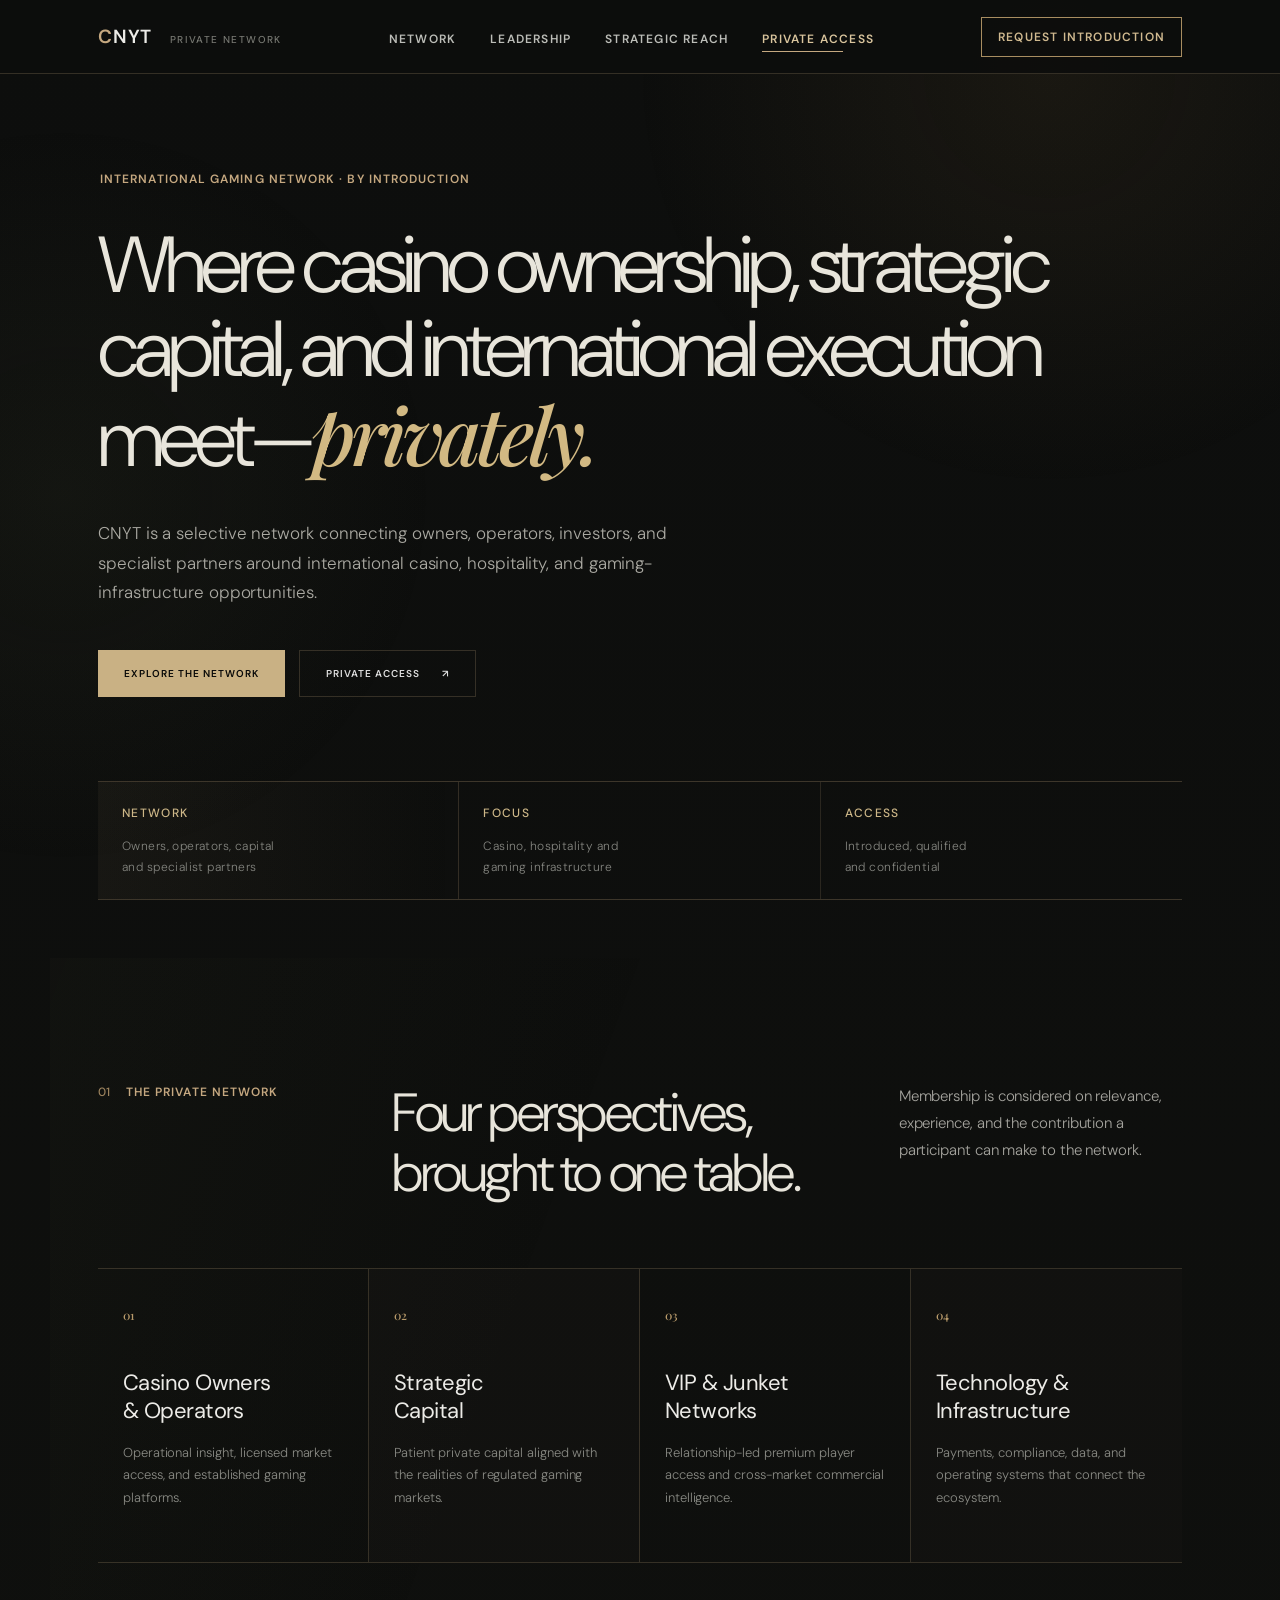
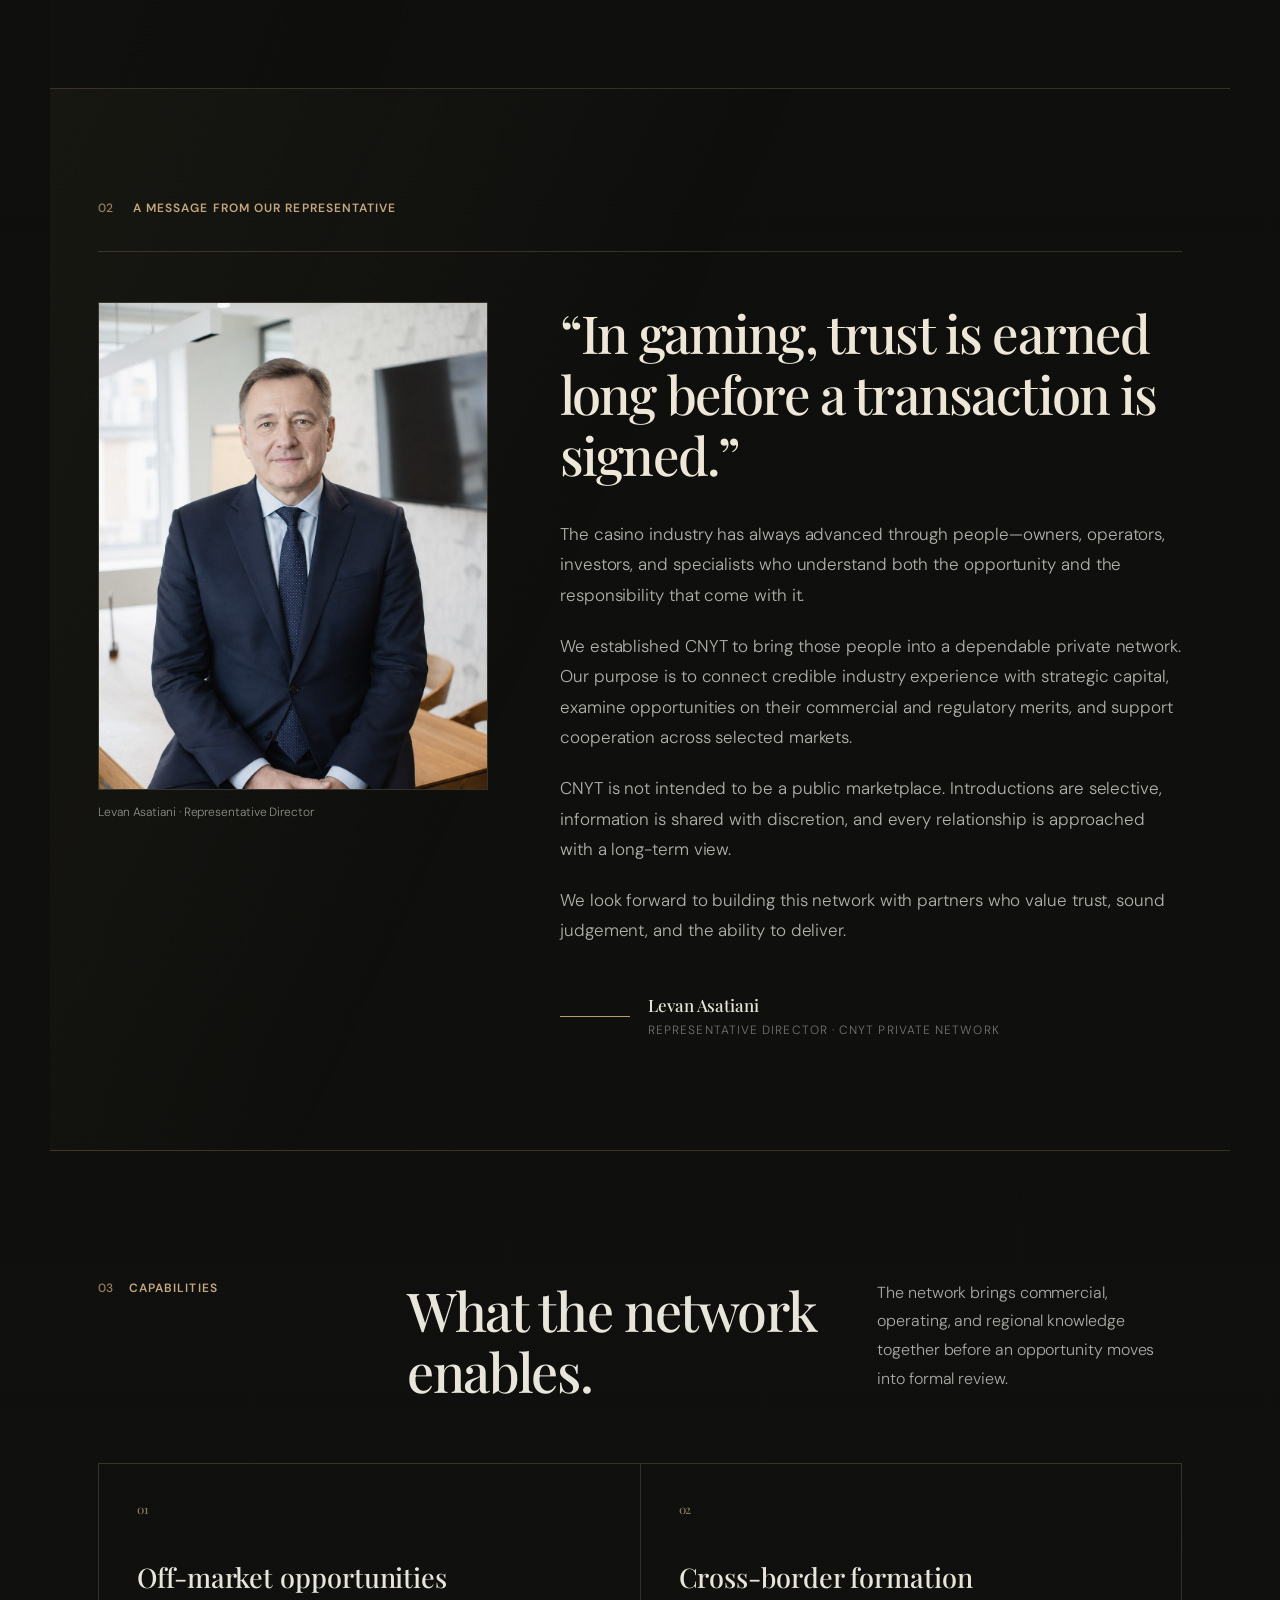
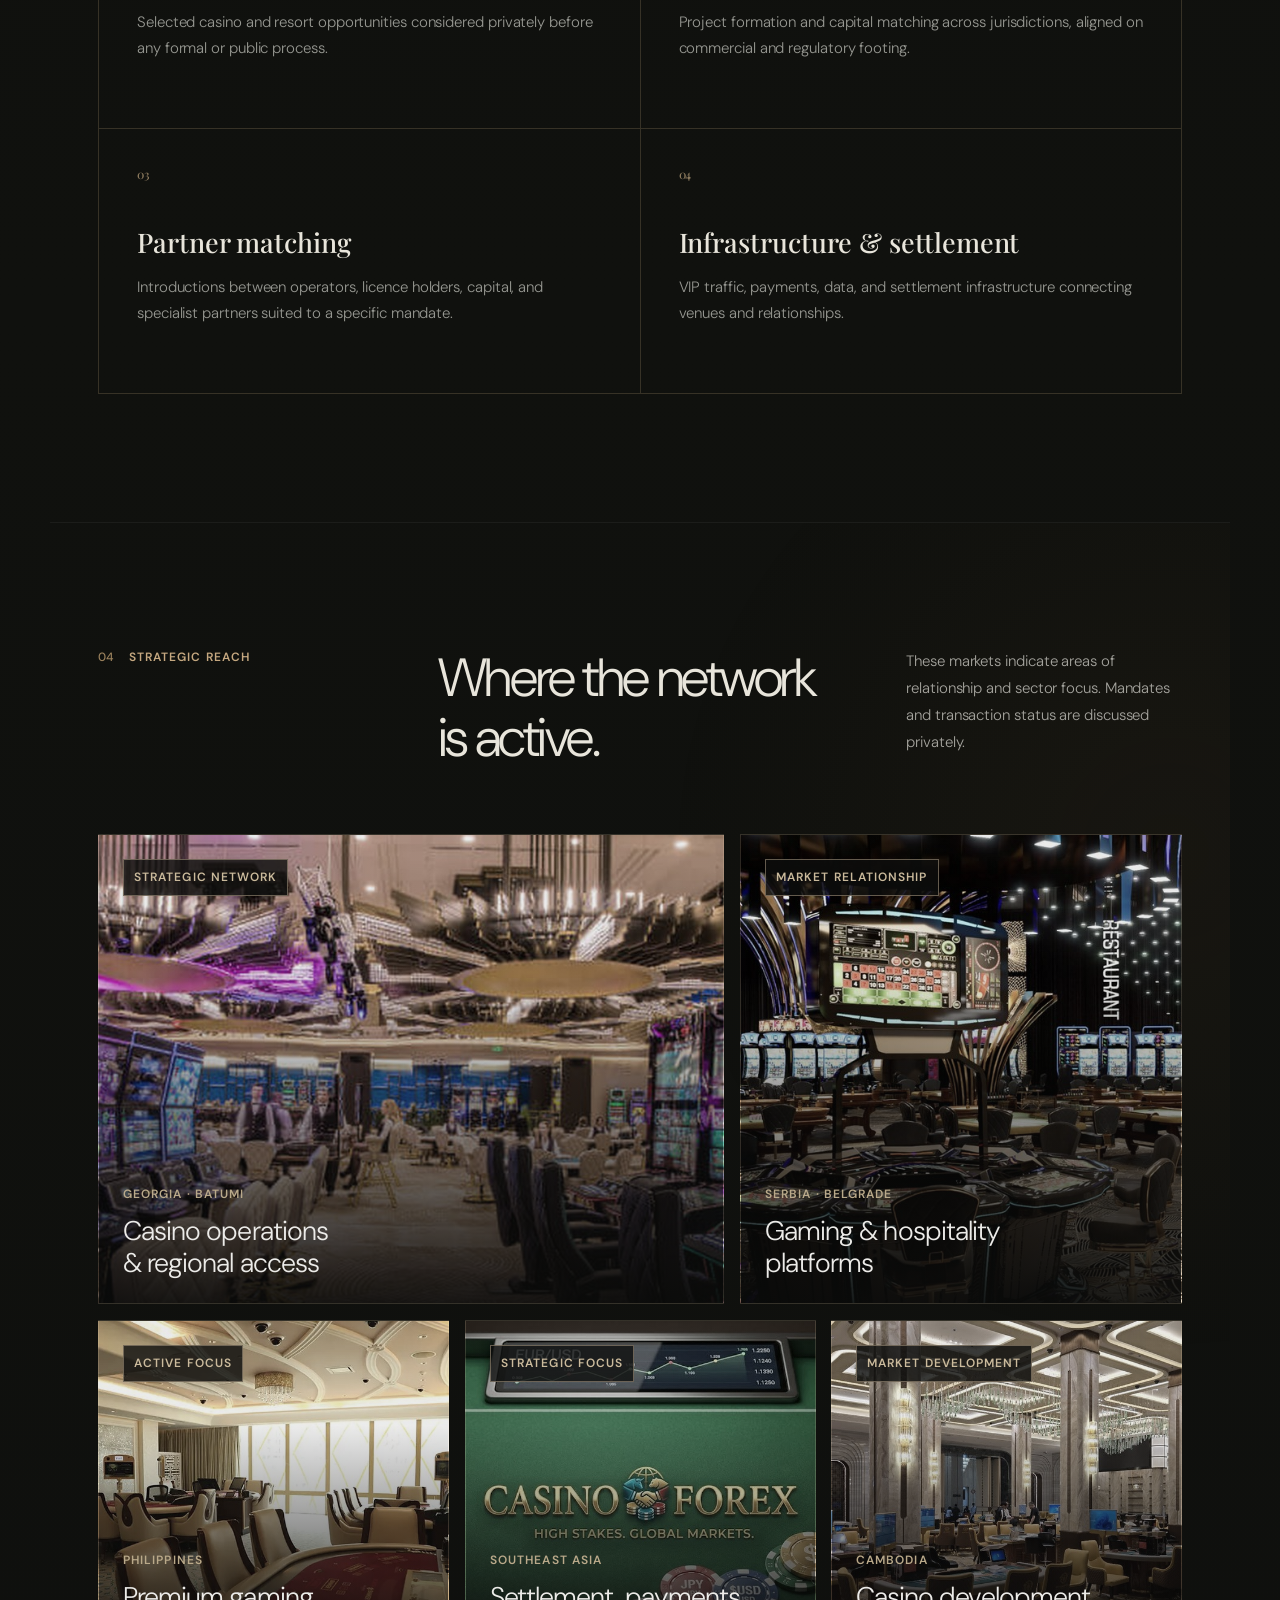
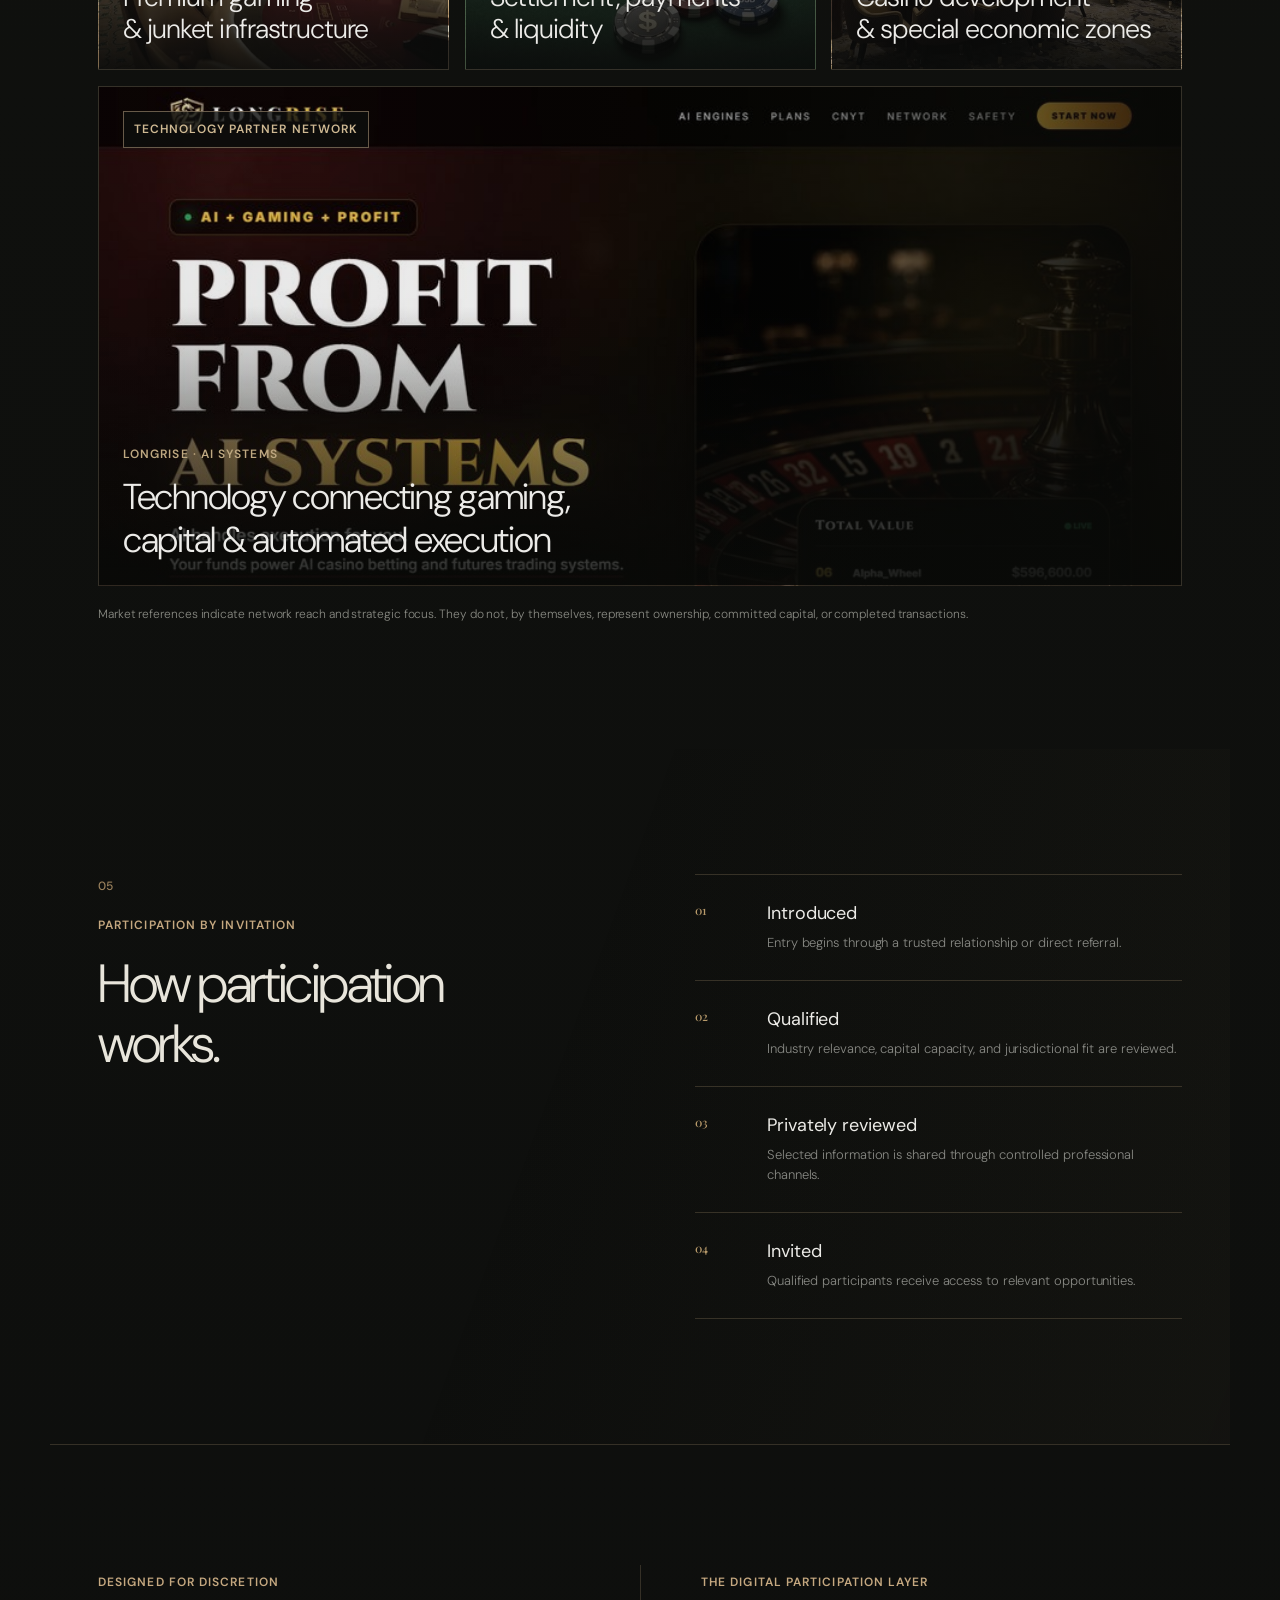
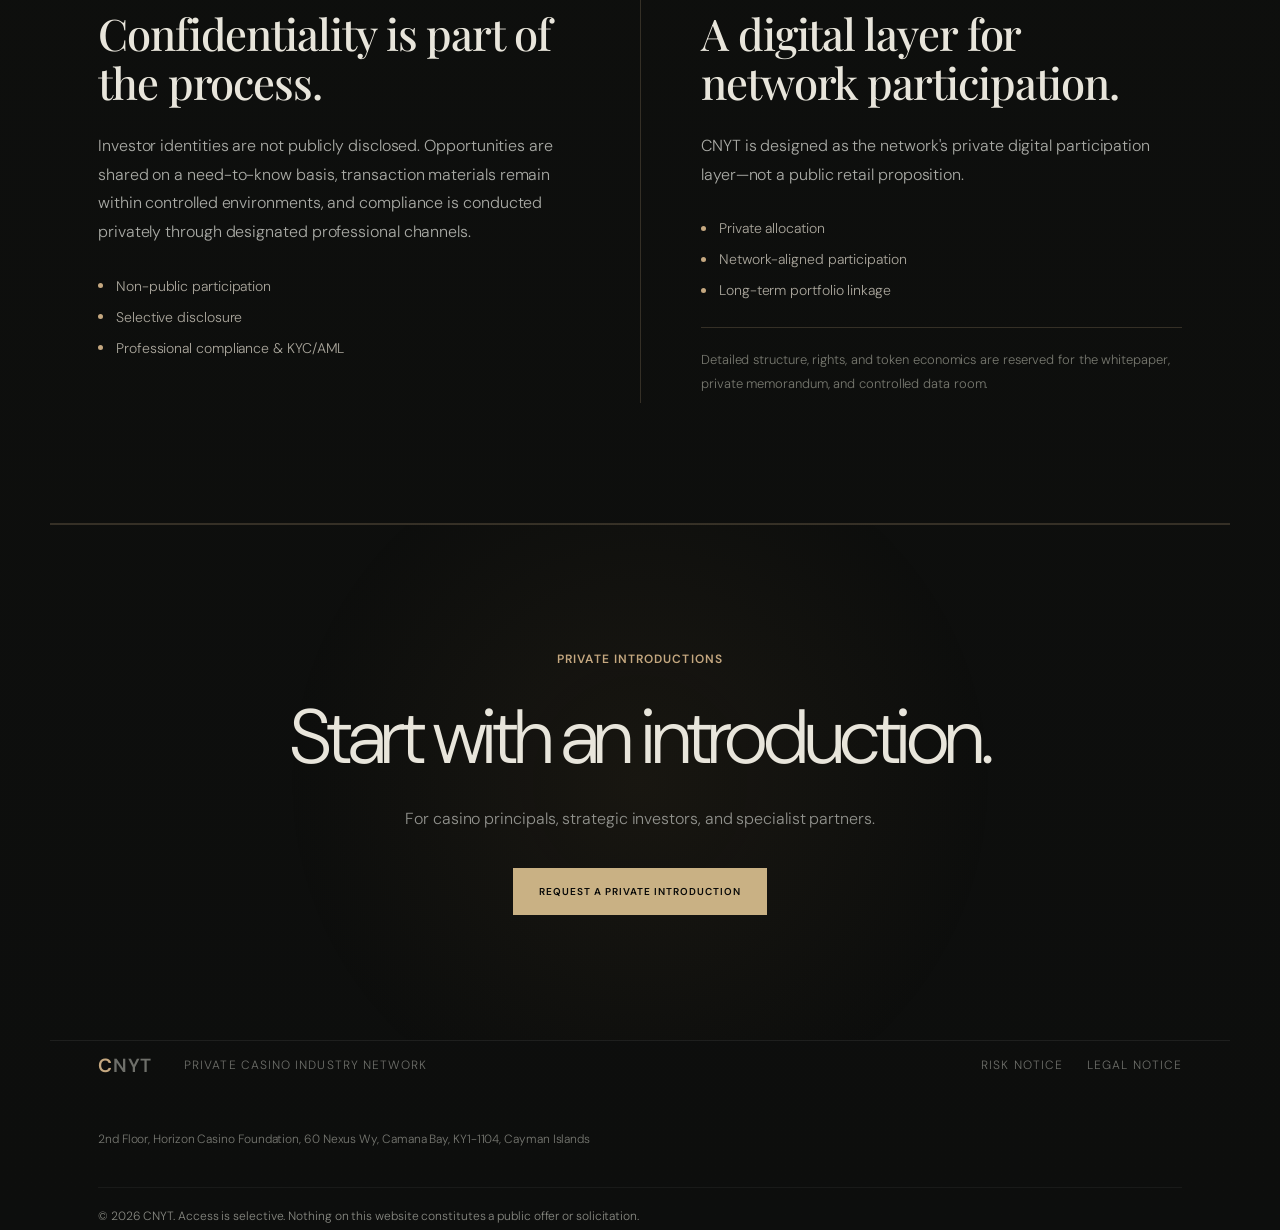
==== commit d62a5bda: "Promote redesigned CNYT page to index" ====
--- a/index.html
+++ b/index.html
@@ -9,7 +9,134 @@
   <link rel="preconnect" href="https://fonts.googleapis.com" />
   <link rel="preconnect" href="https://fonts.gstatic.com" crossorigin />
   <link href="https://fonts.googleapis.com/css2?family=DM+Sans:wght@300;400;500;600&family=Playfair+Display:wght@500;600;700&display=swap" rel="stylesheet" />
-  <link rel="stylesheet" href="./assets/css/styles.css" />
+  <style>
+:root{--ink:#080908;--panel:#10110f;--line:rgba(213,186,132,.18);--gold:#cfb079;--pale:#f2eadb;--muted:#a9aaa5;--serif:'Playfair Display',serif;--sans:'DM Sans',sans-serif}
+*{box-sizing:border-box}html{background:var(--ink)}body{margin:0;background:var(--ink);color:#ecebe7;font-family:var(--sans);font-weight:300;overflow-x:hidden}a{color:inherit;text-decoration:none}.section-shell{max-width:1360px;margin:auto;padding-left:64px;padding-right:64px}.ambient{position:fixed;inset:0;pointer-events:none;z-index:0;background:radial-gradient(circle at 85% 12%,rgba(207,176,121,.09),transparent 28%),radial-gradient(circle at 12% 45%,rgba(207,176,121,.045),transparent 34%)}.ambient span{position:absolute;width:2px;height:2px;background:var(--gold);border-radius:50%;opacity:.5;box-shadow:0 0 12px var(--gold);animation:float 10s infinite linear}.ambient span:nth-child(1){left:9%;animation-delay:-4s}.ambient span:nth-child(2){left:62%;animation-delay:-8s}.ambient span:nth-child(3){left:91%;animation-delay:-2s}@keyframes float{from{top:105vh;opacity:0}20%{opacity:.45}to{top:-5vh;opacity:0}}
+.site-header{height:88px;padding:0 max(32px,calc((100vw - 1360px)/2 + 64px));position:fixed;top:0;left:0;right:0;display:flex;align-items:center;z-index:20;background:rgba(8,9,8,.86);backdrop-filter:blur(18px);border-bottom:1px solid rgba(255,255,255,.07)}.brand{font:600 22px/1 var(--serif);letter-spacing:.12em;white-space:nowrap}.brand i{font-style:normal;color:var(--gold)}.brand small{font:500 8px/1 var(--sans);letter-spacing:.24em;color:#81827e;margin-left:12px}.site-header nav{display:flex;gap:42px;margin:auto}.site-header nav a,.header-cta{font-size:11px;font-weight:600;letter-spacing:.15em;text-transform:uppercase}.site-header nav a{color:#bcbdb8}.site-header nav a:hover{color:var(--gold)}.header-cta{border:1px solid var(--gold);color:var(--gold);padding:13px 18px;transition:.25s}.header-cta:hover,.button.primary:hover{background:#dec18c;color:#080908}.menu-toggle{display:none}
+.hero{min-height:100vh;padding-top:190px;padding-bottom:72px;display:flex;flex-direction:column;justify-content:center;position:relative;z-index:1}.eyebrow{color:var(--gold);font-size:11px;font-weight:600;letter-spacing:.25em;text-transform:uppercase}.hero h1{font:500 clamp(58px,7.2vw,108px)/.98 var(--serif);letter-spacing:-.035em;margin:32px 0;color:var(--pale);max-width:1100px}.hero h1 em,.access h2 em{font-weight:500;color:var(--gold)}.hero-copy{max-width:670px;color:#b8b9b5;font-size:18px;line-height:1.75;margin:0}.hero-actions{display:flex;gap:14px;margin-top:42px}.button{display:inline-flex;align-items:center;justify-content:center;min-height:50px;padding:0 26px;font-size:11px;font-weight:600;letter-spacing:.14em;text-transform:uppercase;transition:.25s}.button.primary{background:var(--gold);color:#080908}.button.secondary{border:1px solid rgba(255,255,255,.2);color:#ddd}.button.secondary:hover{border-color:var(--gold);color:var(--gold)}.button span{margin-left:22px}.signal-strip{margin-top:92px;border-top:1px solid var(--line);border-bottom:1px solid var(--line);display:grid;grid-template-columns:repeat(3,1fr)}.signal-strip div{padding:24px 30px;display:flex;gap:22px;align-items:center;border-right:1px solid var(--line)}.signal-strip div:last-child{border:0}.signal-strip b{color:var(--gold);font:500 13px var(--serif)}.signal-strip span{font-size:11px;line-height:1.55;color:#aaa;letter-spacing:.08em;text-transform:uppercase}
+section{position:relative;z-index:1}.network,.reach,.access{padding-top:140px;padding-bottom:140px}.section-intro{display:grid;grid-template-columns:1fr 1.25fr .75fr;gap:72px;align-items:start;margin-bottom:76px}.section-intro>div{display:flex;align-items:center;gap:16px}.section-number{font:500 11px var(--serif);color:#6f6250}.section-intro h2,.opportunity h2,.access h2,.confidentiality h2,.digital-layer h2,.closing h2{font:500 clamp(38px,4.2vw,62px)/1.12 var(--serif);letter-spacing:-.025em;margin:0;color:var(--pale)}.section-intro p,.opportunity-copy>p,.confidentiality p,.layer-copy>p{color:var(--muted);line-height:1.8;margin:0;font-size:15px}.principal-grid{display:grid;grid-template-columns:repeat(4,1fr);border-top:1px solid var(--line);border-bottom:1px solid var(--line)}.principal-grid article{padding:42px 32px 48px;border-right:1px solid var(--line);min-height:290px;transition:.3s}.principal-grid article:last-child{border:0}.principal-grid article:hover{background:rgba(207,176,121,.04)}.principal-grid article>span{color:#766b59;font:500 11px var(--serif)}.principal-grid h3{font:500 25px/1.25 var(--serif);margin:54px 0 18px}.principal-grid p{font-size:13px;color:#8e8f8b;line-height:1.7}
+.opportunity{display:grid;grid-template-columns:1.05fr .95fr;min-height:760px;padding-left:0}.opportunity-image{background:linear-gradient(90deg,transparent 60%,var(--ink)),linear-gradient(0deg,rgba(8,9,8,.65),transparent 55%),url('./assets/images/grand-casino-beograd-card.jpg') center/cover;filter:saturate(.65)}.opportunity-copy{padding:110px 40px 90px 90px;align-self:center}.opportunity-copy .eyebrow{margin:22px 0}.opportunity-copy>p{margin:28px 0 42px}.opportunity ul{list-style:none;margin:0;padding:0;border-top:1px solid var(--line)}.opportunity li{display:flex;align-items:center;gap:25px;padding:20px 0;border-bottom:1px solid var(--line);font-size:13px;color:#d2d1cd}.opportunity li span{color:var(--gold);font:500 10px var(--serif)}
+.leadership{padding-top:140px;padding-bottom:140px;display:grid;grid-template-columns:.7fr 1.3fr;gap:100px;border-top:1px solid var(--line);border-bottom:1px solid var(--line);background:linear-gradient(115deg,rgba(207,176,121,.045),transparent 42%)}.leadership-aside .eyebrow{margin:22px 0 48px}.representative-mark{width:190px;height:230px;border:1px solid var(--line);display:flex;align-items:center;justify-content:center;background:radial-gradient(circle,rgba(207,176,121,.13),#0c0d0b 70%);color:rgba(207,176,121,.38);font:500 110px var(--serif)}.identity-note{font-size:9px;line-height:1.6;text-transform:uppercase;letter-spacing:.13em;color:#62635f;margin-top:15px}.leadership-message{position:relative;padding-left:45px}.quote-mark{position:absolute;left:-20px;top:-55px;color:rgba(207,176,121,.18);font:500 140px/1 var(--serif)}.leadership-message h2{font:500 clamp(36px,3.8vw,56px)/1.2 var(--serif);letter-spacing:-.025em;color:var(--pale);margin:0 0 40px}.leadership-message>p{font-size:15px;line-height:1.85;color:#a4a5a0;max-width:760px;margin:0 0 20px}.signature-block{margin-top:48px;display:grid;grid-template-columns:70px auto;column-gap:18px;align-items:center}.signature-line{height:1px;background:var(--gold);grid-row:1/3}.signature-block strong{font:500 17px var(--serif);color:var(--pale)}.signature-block small{margin-top:5px;font-size:9px;text-transform:uppercase;letter-spacing:.15em;color:#747570}
+.section-intro.compact{grid-template-columns:.75fr 1.1fr .75fr}.reach{border-top:1px solid rgba(255,255,255,.05)}.reach-grid{display:grid;grid-template-columns:repeat(2,1fr);gap:16px}.reach-card{min-height:420px;border:1px solid var(--line);padding:28px;display:flex;flex-direction:column;justify-content:space-between;position:relative;overflow:hidden}.reach-card:after{content:"";position:absolute;inset:0;background:linear-gradient(0deg,rgba(5,6,5,.94),rgba(5,6,5,.05) 70%);z-index:0}.reach-card>*{position:relative;z-index:1}.reach-card.georgia{background:url('https://eclipse.casino/wp-content/uploads/2023/03/4N8A0426-scaled.jpg') center/cover}.reach-card.serbia{background:url('./assets/images/grand-casino-beograd-card.jpg') center/cover}.status{align-self:flex-start;border:1px solid rgba(207,176,121,.45);background:rgba(8,9,8,.6);padding:8px 10px;color:var(--gold);font-size:9px;font-weight:600;letter-spacing:.14em;text-transform:uppercase}.reach-card small{display:block;color:var(--gold);font-size:10px;font-weight:600;letter-spacing:.19em;text-transform:uppercase;margin-bottom:12px}.reach-card h3{font:500 31px/1.18 var(--serif);margin:0}.dark-card{background:radial-gradient(circle at 50% 40%,#242118,#10110f 60%)}.dark-card:after{background:linear-gradient(0deg,#090a09,transparent)}.monogram{position:absolute!important;inset:60px 0 auto;text-align:center;color:rgba(207,176,121,.11);font:600 140px var(--serif);letter-spacing:-.08em}.wide-card{grid-column:1/-1;min-height:330px;display:grid;grid-template-columns:1.1fr .9fr;background:#0e0f0d}.wide-card:after{display:none}.wide-card>div:first-child{align-self:end;max-width:650px}.wide-card .status{display:inline-block;margin-bottom:54px}.tech-lines{position:relative}.tech-lines i{position:absolute;width:260px;height:1px;background:linear-gradient(90deg,transparent,var(--gold));transform:rotate(-28deg);opacity:.3}.tech-lines i:nth-child(1){top:80px;left:20px}.tech-lines i:nth-child(2){top:145px;left:80px}.tech-lines i:nth-child(3){top:210px;left:140px}.reach-note{font-size:10px;color:#62635f;margin:18px 0 0;line-height:1.6}
+.access{display:grid;grid-template-columns:1fr 1fr;gap:110px;background:linear-gradient(100deg,rgba(207,176,121,.035),transparent)}.access-heading .eyebrow{margin:20px 0}.access-steps{list-style:none;padding:0;margin:0;border-top:1px solid var(--line)}.access-steps li{display:grid;grid-template-columns:52px 1fr;gap:20px;padding:26px 0;border-bottom:1px solid var(--line)}.access-steps b{font:500 11px var(--serif);color:var(--gold)}.access-steps h3{font:500 21px var(--serif);margin:0 0 8px}.access-steps p{font-size:13px;line-height:1.6;color:#888984;margin:0}.confidentiality{padding-top:110px;padding-bottom:110px;border:1px solid var(--line);display:grid;grid-template-columns:150px 1.2fr .7fr;gap:55px;align-items:center;background:#0d0e0c}.confidentiality .eyebrow{margin-bottom:19px}.confidentiality p{margin-top:25px;max-width:720px}.lock-mark{width:100px;height:100px;border:1px solid var(--line);border-radius:50%;position:relative}.lock-mark:before{content:"";position:absolute;width:26px;height:24px;border:1px solid var(--gold);left:36px;top:43px}.lock-mark:after{content:"";position:absolute;width:15px;height:17px;border:1px solid var(--gold);border-bottom:0;border-radius:12px 12px 0 0;left:41px;top:27px}.privacy-points{display:flex;flex-direction:column}.privacy-points span{font-size:11px;text-transform:uppercase;letter-spacing:.12em;color:#aaa;padding:16px 0;border-bottom:1px solid var(--line)}
+.digital-layer{padding-top:150px;padding-bottom:150px;display:grid;grid-template-columns:1.1fr .9fr;gap:100px}.digital-layer .eyebrow{margin-bottom:24px}.layer-copy{padding-top:35px}.layer-copy>p{font-size:16px}.layer-copy div{margin:34px 0;border-top:1px solid var(--line)}.layer-copy span{display:block;padding:16px 0;border-bottom:1px solid var(--line);color:var(--pale);font-size:12px;text-transform:uppercase;letter-spacing:.13em}.layer-copy .fine{font-size:11px;color:#666;line-height:1.7}.closing{text-align:center;padding-top:150px;padding-bottom:150px;border-top:1px solid var(--line);background:radial-gradient(circle at center,rgba(207,176,121,.07),transparent 56%)}.closing h2{margin:25px 0}.closing p{color:#92938e;margin:0 auto 36px;max-width:600px;line-height:1.7}
+footer{min-height:190px;border-top:1px solid rgba(255,255,255,.07);display:grid;grid-template-columns:auto 1fr auto;gap:32px;align-items:center;color:#6e6f6a}footer p{font-size:10px;text-transform:uppercase;letter-spacing:.15em}footer>div{display:flex;gap:24px;font-size:10px;text-transform:uppercase;letter-spacing:.12em}footer small{grid-column:1/-1;border-top:1px solid rgba(255,255,255,.05);padding-top:18px;font-size:9px}.reveal{opacity:0;transform:translateY(28px);transition:opacity .8s ease,transform .8s ease}.reveal.visible{opacity:1;transform:none}
+footer address{grid-column:1/-1;color:#777872;font-size:12px;line-height:1.7;font-style:normal;margin-top:4px}
+
+/* Editorial refinement: tighter institutional measure and clearer public information hierarchy */
+.section-shell{max-width:1180px;padding-left:48px;padding-right:48px}
+.site-header{padding-left:max(32px,calc((100vw - 1180px)/2 + 48px));padding-right:max(32px,calc((100vw - 1180px)/2 + 48px))}
+.hero h1{font-size:clamp(54px,6.2vw,86px);max-width:1040px;line-height:1.06}
+.hero-copy{max-width:690px}
+.capabilities{padding-top:128px;padding-bottom:128px}
+.capabilities-intro{display:grid;grid-template-columns:.7fr 1.15fr .85fr;gap:58px;align-items:start;margin-bottom:62px}
+.capabilities-intro>div{display:flex;align-items:center;gap:16px}
+.capabilities-intro h2,.framework-panel h2{font:500 clamp(38px,4.2vw,56px)/1.14 var(--serif);letter-spacing:-.025em;color:var(--pale);margin:0}
+.capabilities-intro>p,.framework-panel>p{font-size:16px;line-height:1.8;color:#a9aaa5;margin:0}
+.capabilities-grid{display:grid;grid-template-columns:repeat(2,minmax(0,1fr));border-top:1px solid var(--line);border-left:1px solid var(--line)}
+.capabilities-grid article{min-height:265px;padding:34px 38px 38px;border-right:1px solid var(--line);border-bottom:1px solid var(--line);transition:transform .28s ease,background .28s ease,border-color .28s ease}
+.capabilities-grid article:hover{transform:translateY(-4px);background:rgba(197,168,128,.045);border-color:rgba(197,168,128,.36)}
+.capabilities-grid article>span{font:500 12px var(--serif);color:#8b795d}
+.capabilities-grid h3{font:500 27px/1.25 var(--serif);color:var(--pale);margin:42px 0 14px}
+.capabilities-grid p{font-size:15px;line-height:1.75;color:#969791;max-width:470px;margin:0}
+.private-framework{display:grid;grid-template-columns:repeat(2,minmax(0,1fr));gap:0;padding-top:120px;padding-bottom:120px;border-top:1px solid var(--line);border-bottom:1px solid var(--line)}
+.framework-panel{padding:8px 60px 8px 0}
+.framework-panel+ .framework-panel{padding-left:60px;padding-right:0;border-left:1px solid var(--line)}
+.framework-panel h2{font-size:clamp(34px,3.4vw,46px);margin:17px 0 24px}
+.framework-panel>p{max-width:520px}
+.framework-points{display:flex;flex-direction:column;gap:13px;margin-top:30px}
+.framework-points span{display:flex;align-items:center;gap:13px;font-size:14px;color:#aaa69c}
+.framework-points span:before{content:"";width:5px;height:5px;flex:0 0 auto;border-radius:50%;background:var(--gold)}
+.framework-fine{font-size:13px!important;color:#77786f!important;border-top:1px solid var(--line);padding-top:20px;margin-top:28px!important}
+.reveal{opacity:.12;transform:translateY(18px)}
+@media(prefers-reduced-motion:reduce){.reveal{opacity:1;transform:none;transition:none}.capabilities-grid article{transition:none}}
+@media(max-width:900px){.capabilities-intro{grid-template-columns:1fr;gap:24px}.private-framework{grid-template-columns:1fr}.framework-panel{padding:0 0 60px}.framework-panel+ .framework-panel{padding:60px 0 0;border-left:0;border-top:1px solid var(--line)}}
+@media(max-width:700px){.section-shell{padding-left:22px;padding-right:22px}.hero h1{font-size:clamp(40px,11.2vw,52px)}.capabilities{padding-top:86px;padding-bottom:86px}.capabilities-grid{grid-template-columns:1fr}.capabilities-grid article{min-height:0;padding:30px 26px 34px}.capabilities-grid h3{font-size:25px;margin-top:28px}.capabilities-grid p{font-size:16px}.private-framework{padding-top:82px;padding-bottom:82px}.framework-panel h2{font-size:34px}.framework-panel>p{font-size:16px}.framework-points span{font-size:14px}}
+@media(max-width:900px){.section-shell{padding-left:28px;padding-right:28px}.site-header{padding:0 28px;height:74px}.brand small,.header-cta{display:none}.menu-toggle{display:block;margin-left:auto;border:0;background:none;width:35px;height:35px;padding:7px}.menu-toggle span{display:block;height:1px;background:#ddd;margin:7px 0}.site-header nav{display:none;position:absolute;top:74px;left:0;right:0;padding:24px 28px;background:#0b0c0b;border-bottom:1px solid var(--line);flex-direction:column;gap:22px}.site-header nav.open{display:flex}.hero{padding-top:140px;min-height:auto}.hero h1{font-size:clamp(48px,12vw,74px)}.signal-strip{grid-template-columns:1fr;margin-top:70px}.signal-strip div{border-right:0;border-bottom:1px solid var(--line)}.signal-strip div:last-child{border-bottom:0}.section-intro,.section-intro.compact{grid-template-columns:1fr;gap:28px}.principal-grid{grid-template-columns:1fr 1fr}.principal-grid article:nth-child(2){border-right:0}.principal-grid article:nth-child(-n+2){border-bottom:1px solid var(--line)}.leadership{grid-template-columns:1fr;gap:60px}.representative-mark{width:150px;height:180px}.leadership-message{padding-left:25px}.opportunity{grid-template-columns:1fr;padding:0}.opportunity-image{min-height:430px;background-image:linear-gradient(0deg,var(--ink),transparent 50%),url('./assets/images/grand-casino-beograd-card.jpg')}.opportunity-copy{padding:70px 28px}.access,.digital-layer{grid-template-columns:1fr;gap:60px}.confidentiality{grid-template-columns:100px 1fr}.privacy-points{grid-column:1/-1}.wide-card{grid-template-columns:1fr}.tech-lines{display:none}}
+@media(max-width:600px){.section-shell{padding-left:20px;padding-right:20px}.site-header{padding:0 20px}.hero{padding-top:125px;padding-bottom:48px}.hero h1{font-size:45px;line-height:1.04;margin:25px 0}.hero-copy{font-size:15px}.hero-actions{flex-direction:column}.button{width:100%}.signal-strip{margin-top:55px}.network,.reach,.access{padding-top:92px;padding-bottom:92px}.section-intro{margin-bottom:48px}.section-intro h2,.opportunity h2,.access h2,.confidentiality h2,.digital-layer h2,.closing h2{font-size:38px}.principal-grid{grid-template-columns:1fr}.principal-grid article{border-right:0;border-bottom:1px solid var(--line)!important;min-height:auto;padding:30px 20px}.principal-grid h3{margin-top:28px}.leadership{padding-top:90px;padding-bottom:90px;gap:50px}.representative-mark{width:125px;height:150px;font-size:72px}.leadership-message{padding-left:0}.quote-mark{left:-8px;top:-45px}.leadership-message h2{font-size:35px}.opportunity-image{min-height:300px}.reach-grid{grid-template-columns:1fr}.reach-card{min-height:350px}.wide-card{grid-column:auto}.confidentiality{margin:0 20px;padding:55px 25px;grid-template-columns:1fr}.digital-layer{padding-top:95px;padding-bottom:95px}.closing{padding-top:100px;padding-bottom:100px}footer{grid-template-columns:1fr;padding-top:48px;padding-bottom:38px}footer>div,footer small{grid-column:1}.reach-card h3{font-size:27px}}
+@media(prefers-reduced-motion:reduce){*{scroll-behavior:auto!important}.ambient{display:none}.reveal{opacity:1;transform:none;transition:none}}
+
+/* Editorial direction - restrained, continental, and deliberately non-promotional. */
+:root{--ink:#0d0e0d;--panel:#131412;--line:rgba(235,231,219,.16);--gold:#b8ad8f;--pale:#e8e5db;--muted:#a5a49e}
+body{background:#0d0e0d;font-family:'DM Sans',Arial,sans-serif;letter-spacing:-.005em}.ambient{background:none}.ambient span{display:none}
+.site-header{height:74px;background:rgba(13,14,13,.96);backdrop-filter:none;border-color:var(--line)}.brand{font-family:'DM Sans',sans-serif;font-size:19px;font-weight:600;letter-spacing:.04em}.brand i{color:#c5a880}.brand small{color:#777872;font-size:7px}.site-header nav{gap:34px}.site-header nav a,.header-cta{font-size:10px;letter-spacing:.1em}.header-cta{border-color:#c6c3b8;color:#e1ded4;padding:11px 16px}.header-cta:hover,.button.primary:hover{background:#e5e1d5;color:#0d0e0d}
+.hero{min-height:93vh;padding-top:170px;padding-bottom:58px}.hero .eyebrow{margin-left:2px}.eyebrow{color:#9d9a8e;font-size:10px;letter-spacing:.16em}.hero h1{max-width:980px;font-family:'DM Sans',sans-serif;font-size:clamp(62px,7.6vw,116px);font-weight:300;line-height:.98;letter-spacing:-.06em;margin:34px 0 38px}.hero h1 em{font-family:var(--serif);font-weight:500;color:var(--pale)}.hero-copy{font-size:17px;max-width:600px;color:#aaa9a2}.button{font-size:10px;letter-spacing:.1em;min-height:47px}.button.primary{background:#e4e0d4}.button.secondary{border-color:var(--line)}.signal-strip{margin-top:84px}.signal-strip div{padding:22px 2px 22px 24px;display:block}.signal-strip b{display:block;color:#e1ded3;font:500 10px 'DM Sans',sans-serif;text-transform:uppercase;letter-spacing:.11em;margin-bottom:11px}.signal-strip span{font-size:10px;letter-spacing:.035em;text-transform:none;color:#858680}
+.network,.reach,.access{padding-top:125px;padding-bottom:125px}.section-intro{grid-template-columns:.65fr 1.25fr .8fr;gap:64px;margin-bottom:65px}.section-number{font-family:'DM Sans',sans-serif;color:#71716c}.section-intro h2,.opportunity h2,.access h2,.confidentiality h2,.digital-layer h2,.closing h2{font-family:'DM Sans',sans-serif;font-weight:300;letter-spacing:-.045em}.principal-grid article{padding:35px 25px 40px;min-height:250px}.principal-grid article:hover{background:transparent}.principal-grid h3{font-family:'DM Sans',sans-serif;font-weight:400;font-size:22px;letter-spacing:-.025em;margin-top:44px}.principal-grid p{color:#898a84}
+.leadership{padding-top:125px;padding-bottom:125px;background:none;grid-template-columns:.62fr 1.38fr;border-color:var(--line)}.leadership-message{padding-left:0}.quote-mark{display:none}.leadership-message h2{font-family:var(--serif);font-size:clamp(38px,4.2vw,62px);font-weight:500;line-height:1.16;letter-spacing:-.035em}.representative-mark{background:#181916;border-color:var(--line);font-family:'DM Sans',sans-serif;font-weight:300;color:#65655e}.signature-line{background:#8e8b80}
+.opportunity{min-height:700px}.opportunity-image{filter:grayscale(.5) contrast(.9);background-image:linear-gradient(90deg,transparent 72%,var(--ink)),url('./assets/images/grand-casino-beograd-card.jpg')}.opportunity-copy{padding-left:78px}.opportunity li{font-size:12px}.reach-card{border-color:var(--line);padding:24px}.reach-card:after{background:linear-gradient(0deg,rgba(10,11,10,.93),rgba(10,11,10,.08) 70%)}.reach-card.georgia,.reach-card.serbia{filter:grayscale(.28) saturate(.65)}.reach-card>*{filter:none}.status{border-color:rgba(235,231,219,.3);background:rgba(13,14,13,.8);color:#d3d0c6}.reach-card h3{font-family:'DM Sans',sans-serif;font-size:27px;font-weight:300;letter-spacing:-.035em}.reach-card small{color:#b4b0a2}.monogram{font-family:'DM Sans',sans-serif;color:rgba(235,231,219,.07)}.wide-card{background:#141513}.tech-lines i{background:linear-gradient(90deg,transparent,#aaa79b)}
+.access{background:none}.access-heading h2{max-width:450px}.access-steps h3{font-family:'DM Sans',sans-serif;font-size:18px;font-weight:400}.confidentiality{background:#121311}.lock-mark{border-radius:0}.digital-layer{padding-top:130px;padding-bottom:130px}.layer-copy span{letter-spacing:.08em}.closing{background:none;padding-top:125px;padding-bottom:125px}.closing h2{font-size:clamp(54px,6vw,86px)}
+.reveal{transform:translateY(14px);transition-duration:.55s}
+@media(max-width:900px){.hero{padding-top:135px}.hero h1{font-size:clamp(55px,11vw,82px)}.section-intro{grid-template-columns:1fr}.leadership{grid-template-columns:1fr}.opportunity-copy{padding-left:28px}}
+@media(max-width:600px){.hero h1{font-size:48px;line-height:1.02}.hero-copy{font-size:15px}.signal-strip div{padding-left:0}.leadership-message h2{font-size:38px}.closing h2{font-size:51px}}
+
+/* Brand warmth - muted gold and mineral tones, used with restraint. */
+:root{--gold:#c5a880;--line:rgba(197,168,128,.22);--panel:#151611}
+body{background:linear-gradient(180deg,#0d0e0d 0%,#10110e 46%,#0d0e0d 100%)}
+.ambient{background:radial-gradient(circle at 82% 8%,rgba(135,107,61,.11),transparent 31%),radial-gradient(circle at 5% 55%,rgba(69,75,51,.12),transparent 28%)}
+.eyebrow{color:#c5a880}.section-number{color:#9b825d}.hero h1 em{color:#d2b983}.header-cta{border-color:#a88d61;color:#d0b98f}.header-cta:hover,.button.primary:hover{background:#c5a880}.button.primary{background:#c9b184}.button.secondary:hover{border-color:#b89a69;color:#d0b98f}
+.signal-strip{border-color:rgba(197,168,128,.26)}.signal-strip div{border-color:rgba(197,168,128,.16)}.signal-strip b{color:#cdb788}.signal-strip div:first-child{background:linear-gradient(90deg,rgba(197,168,128,.055),transparent)}
+.network{background:linear-gradient(110deg,rgba(61,66,43,.07),transparent 42%)}.principal-grid article:nth-child(2),.principal-grid article:nth-child(4){background:rgba(197,168,128,.018)}.principal-grid article>span,.opportunity li span,.access-steps b{color:#b99b6b}
+.leadership{background:linear-gradient(115deg,rgba(83,74,50,.13),transparent 45%)}.representative-mark{background:radial-gradient(circle at 50% 38%,rgba(197,168,128,.14),#151611 68%);color:rgba(197,168,128,.5)}.leadership-message h2{color:#eee7d8}.signature-line{background:#b99b6b}
+.opportunity-copy{background:linear-gradient(90deg,rgba(75,78,52,.055),transparent)}.reach{background:radial-gradient(circle at 95% 18%,rgba(124,91,51,.08),transparent 27%)}.status{border-color:rgba(197,168,128,.5);color:#d3b98a}.reach-card small{color:#c2a878}.dark-card{background:radial-gradient(circle at 50% 38%,#28251b,#12130f 63%)}.wide-card{background:linear-gradient(105deg,#161711,#11120f)}
+.access{background:linear-gradient(110deg,transparent 42%,rgba(91,82,56,.07))}.confidentiality{background:linear-gradient(120deg,#171811,#11120f)}.lock-mark:before,.lock-mark:after{border-color:#c5a880}.privacy-points span:first-child{color:#c7b28c}
+
+/* Considered interaction details. */
+.site-header nav a{position:relative;padding:28px 0 24px}.site-header nav a::after{content:'';position:absolute;left:0;bottom:19px;width:72%;height:1px;background:#c5a880;transform:scaleX(0);transform-origin:right;transition:transform .26s cubic-bezier(.22,.61,.36,1)}.site-header nav a:hover::after,.site-header nav a[aria-current="true"]::after{transform:scaleX(1);transform-origin:left}.site-header nav a[aria-current="true"]{color:#d9c49d}
+.button,.header-cta{position:relative;transition:background-color .22s ease,color .22s ease,border-color .22s ease,transform .16s ease,box-shadow .22s ease}.button:hover,.header-cta:hover{transform:translateY(-2px);box-shadow:0 8px 24px rgba(0,0,0,.2)}.button:active,.header-cta:active{transform:translateY(1px);box-shadow:none}.button span{display:inline-block;transition:transform .22s ease}.button:hover span{transform:translate(2px,-2px)}.button:focus-visible,.header-cta:focus-visible,.site-header nav a:focus-visible,.reach-card:focus-visible{outline:1px solid #d1b781;outline-offset:4px}
+.reach-card{transition:transform .3s cubic-bezier(.22,.61,.36,1),border-color .3s ease,box-shadow .3s ease,filter .3s ease;will-change:transform}.reach-card:hover{transform:translateY(-4px);border-color:rgba(197,168,128,.52);box-shadow:0 18px 42px rgba(0,0,0,.28)}.reach-card.image-card:hover{filter:grayscale(.08) saturate(.82) contrast(1.01)}.reach-card .status{transition:color .22s ease,border-color .22s ease,background-color .22s ease}.reach-card:hover .status{color:#e0c795;border-color:rgba(197,168,128,.7);background:rgba(13,14,13,.9)}.reach-card h3,.reach-card small{transition:transform .3s cubic-bezier(.22,.61,.36,1),color .25s ease}.reach-card:hover h3{transform:translateY(-2px)}.reach-card:hover small{color:#d3bc90}
+.js .principal-grid article,.js .reach-grid .reach-card{opacity:0;transform:translateY(12px)}.js .reveal.visible .principal-grid article,.js .reveal.visible .reach-grid .reach-card{opacity:1;transform:none;transition:opacity .48s ease,transform .48s cubic-bezier(.22,.61,.36,1),border-color .3s ease,box-shadow .3s ease,filter .3s ease;transition-delay:var(--stagger,0ms)}.js .reveal.visible .reach-grid .reach-card:hover{transform:translateY(-4px);transition-delay:0ms}
+.signature-line{transform:scaleX(0);transform-origin:left;transition:transform .75s cubic-bezier(.22,.61,.36,1) .18s}.leadership.visible .signature-line{transform:scaleX(1)}
+@media(max-width:900px){.site-header nav a{padding:0}.site-header nav a::after{bottom:-7px}.reach-card:hover{transform:none}.js .reveal.visible .reach-grid .reach-card:hover{transform:none}}
+@media(prefers-reduced-motion:reduce){.site-header nav a::after,.button,.header-cta,.reach-card,.reach-card h3,.reach-card small,.signature-line{transition:none!important}.js .principal-grid article,.js .reach-grid .reach-card{opacity:1;transform:none}.signature-line{transform:none}}
+
+/* Local strategic-reach imagery: stable, consistent 900x576 source assets. */
+.reach-card.georgia{background-image:url('./assets/images/vasino-eclipse-card.jpg')}
+.reach-card.serbia{background-image:url('./assets/images/grand-casino-beograd-card.jpg')}
+.reach-card.vip-card{background-image:url('./assets/images/vip-junket-rooms-card.jpg')}
+.reach-card.forex-card{background-image:url('./assets/images/some-casino-forex-card.jpg')}
+.reach-card.ocean-card{background-image:url('./assets/images/ocean-star-sez-casino-card.jpg')}
+.reach-card.technology-card{background-image:url('./assets/images/longrise-ai-systems-card.jpg')}
+.reach-card.image-card{background-position:center;background-size:cover;background-repeat:no-repeat;filter:grayscale(.18) saturate(.78)}
+.leadership{align-items:start}.leadership-message{display:block;align-self:start;visibility:visible}.leadership-message>p{max-width:720px}.leadership-aside{align-self:start}
+
+/* Asymmetric partner layout: editorial hierarchy rather than equal tiles. */
+.reach-grid{grid-template-columns:repeat(12,minmax(0,1fr));gap:16px}
+.reach-card.georgia{grid-column:span 7;min-height:470px}
+.reach-card.serbia{grid-column:span 5;min-height:470px}
+.reach-card.vip-card,.reach-card.forex-card,.reach-card.ocean-card{grid-column:span 4;min-height:350px}
+.reach-card.featured-card{grid-column:1/-1;min-height:500px;background-image:url('./assets/images/longrise-ai-systems-card.jpg');background-position:center top;filter:saturate(.82);text-decoration:none}
+.reach-card.featured-card:after{background:linear-gradient(90deg,rgba(9,10,8,.1),rgba(9,10,8,.08) 45%,rgba(9,10,8,.78)),linear-gradient(0deg,rgba(9,10,8,.86),transparent 56%)}
+.reach-card.featured-card>div{max-width:560px}.reach-card.featured-card h3{font-size:36px}.reach-card.featured-card:hover{filter:saturate(1)}
+@media(max-width:900px){.reach-grid{grid-template-columns:repeat(2,minmax(0,1fr))}.reach-card.georgia,.reach-card.serbia,.reach-card.vip-card,.reach-card.forex-card,.reach-card.ocean-card{grid-column:span 1;min-height:380px}.reach-card.featured-card{grid-column:1/-1;min-height:430px}}
+@media(max-width:600px){.reach-grid{grid-template-columns:1fr}.reach-card.georgia,.reach-card.serbia,.reach-card.vip-card,.reach-card.forex-card,.reach-card.ocean-card,.reach-card.featured-card{grid-column:1;min-height:340px}.reach-card.featured-card{background-position:center top}.reach-card.featured-card h3{font-size:28px}}
+
+/* Leadership reads as a complete statement even before a portrait is supplied. */
+.leadership{display:block;padding-top:110px;padding-bottom:110px}.leadership-header{display:grid;grid-template-columns:1fr auto;gap:60px;align-items:start;margin-bottom:64px;padding-bottom:34px;border-bottom:1px solid var(--line)}.leadership-header>div:first-child{display:flex;align-items:center;gap:20px}.leadership-header .eyebrow{margin:0}.representative-meta{display:flex;align-items:center;gap:18px}.representative-mark{width:72px;height:72px;font-size:38px;flex:0 0 auto}.identity-note{margin:0;min-width:240px}.leadership-message{max-width:1040px;margin-left:auto;padding:0}.leadership-message h2{max-width:950px}.leadership-message>p{max-width:820px;font-size:17px;line-height:1.85}.signature-block{max-width:440px}
+@media(max-width:700px){.leadership-header{grid-template-columns:1fr;gap:28px;margin-bottom:44px}.leadership-header>div:first-child{align-items:flex-start;flex-direction:column;gap:12px}.representative-mark{width:58px;height:58px;font-size:30px}.identity-note{min-width:0}.leadership-message>p{font-size:16px}}
+
+/* Final typography floor for high-density desktop displays. */
+.eyebrow,.signal-strip b,.signal-strip span,.principal-grid article>span,.section-number,.status,.reach-card small,.reach-note,.identity-note,.signature-block small,.access-steps b,.privacy-points span,.layer-copy .fine,footer p,footer>div{font-size:14px;line-height:1.55}.site-header nav a,.header-cta{font-size:13px}.brand small{font-size:11px}.reach-note,.layer-copy .fine,footer small{font-size:12px;line-height:1.75}
+@media(max-width:600px){.eyebrow,.signal-strip b,.signal-strip span,.principal-grid article>span,.section-number,.status,.reach-card small,.reach-note,.identity-note,.signature-block small,.access-steps b,.privacy-points span,.layer-copy .fine,footer p,footer>div,footer small{font-size:14px}}
+
+/* Definitive representative layout: visible portrait and message in one flow. */
+.leadership-header{grid-template-columns:1fr;margin-bottom:50px}.leadership-body{display:grid;grid-template-columns:minmax(280px,390px) minmax(0,1fr);gap:72px;align-items:start}.representative-portrait{margin:0;position:relative}.representative-portrait img{display:block;width:100%;aspect-ratio:4/5;object-fit:cover;object-position:center 20%;filter:saturate(.78) contrast(.96);border:1px solid var(--line)}.representative-portrait figcaption{font-size:12px;line-height:1.6;color:#8f9089;margin-top:13px}.leadership-message{max-width:none;margin:0}.leadership-message h2{font-size:clamp(40px,4.1vw,62px);margin-bottom:34px}.leadership-message>p{font-size:17px;line-height:1.8;color:#b0b1aa}.leadership.visible .leadership-message{opacity:1;visibility:visible}
+
+/* Mobile typography is sized for reading, not merely fitting. */
+@media(max-width:700px){body{font-size:16px}.section-shell{padding-left:22px;padding-right:22px}.hero{padding-top:120px}.hero h1{font-size:clamp(42px,12vw,56px);line-height:1.03}.hero-copy{font-size:17px;line-height:1.65}.button{min-height:52px;font-size:14px}.signal-strip span{font-size:15px}.section-intro h2,.opportunity h2,.access h2,.confidentiality h2,.digital-layer h2{font-size:36px;line-height:1.12}.section-intro p,.opportunity-copy>p,.confidentiality p,.layer-copy>p{font-size:16px;line-height:1.72}.principal-grid h3{font-size:24px}.principal-grid p{font-size:16px;line-height:1.68}.leadership{padding-top:82px;padding-bottom:82px}.leadership-body{grid-template-columns:1fr;gap:42px}.representative-portrait{max-width:430px}.representative-portrait figcaption{font-size:13px}.leadership-message h2{font-size:36px;line-height:1.16}.leadership-message>p{font-size:17px;line-height:1.78}.opportunity li{font-size:15px;line-height:1.55}.reach-card h3{font-size:27px}.reach-card small,.status{font-size:13px}.access-steps h3{font-size:21px}.access-steps p{font-size:16px;line-height:1.65}.privacy-points span,.layer-copy span{font-size:14px}.closing h2{font-size:46px}.closing p{font-size:16px;line-height:1.65}footer p,footer>div,footer small{font-size:13px}.site-header nav a{font-size:15px}}
+
+/* Readability floor: no public-facing copy below a practical reading size. */
+.eyebrow,.site-header nav a,.header-cta,.signal-strip b,.signal-strip span,.principal-grid article>span,.section-number,.status,.reach-card small,.reach-note,.identity-note,.signature-block small,.access-steps b,.privacy-points span,.layer-copy .fine,footer p,footer>div,footer small{font-size:12px}
+.eyebrow,.status,.reach-card small,.identity-note,.signature-block small,.privacy-points span,footer p,footer>div{letter-spacing:.09em}
+.reach-note,.layer-copy .fine,footer small{line-height:1.7;color:#898a83}
+.brand small{font-size:10px;letter-spacing:.14em}
+@media(max-width:600px){.eyebrow,.signal-strip b,.signal-strip span,.section-number,.status,.reach-card small,.reach-note,.identity-note,.signature-block small,.access-steps b,.privacy-points span,.layer-copy .fine,footer p,footer>div,footer small{font-size:13px}.site-header nav a{font-size:13px}}
+.digital-layer{background:radial-gradient(circle at 0% 80%,rgba(76,82,52,.09),transparent 28%)}.layer-copy span:before{content:'-';color:#a98e61;margin-right:13px}.closing{background:radial-gradient(circle at center,rgba(117,91,51,.11),transparent 55%)}.closing .eyebrow{color:#c5a880}
+
+/* Final editorial scale overrides */
+.hero h1{font-size:clamp(54px,6.2vw,86px);line-height:1.06;max-width:1040px}
+@media(max-width:700px){.hero h1{font-size:clamp(40px,11.2vw,52px);line-height:1.04}}
+
+</style>
 </head>
 <body>
   <div class="ambient" aria-hidden="true"></div>
@@ -65,7 +192,7 @@
       </div>
       <div class="leadership-body">
         <figure class="representative-portrait">
-          <img src="./assets/images/levan-asatiani.jpg" alt="Levan Asatiani, Representative Director of CNYT Private Network" />
+          <img src="[data-uri]" alt="Levan Asatiani, Representative Director of CNYT Private Network" />
           <figcaption>Levan Asatiani &middot; Representative Director</figcaption>
         </figure>
         <div class="leadership-message">
@@ -159,6 +286,29 @@
     <address>2nd Floor, Horizon Casino Foundation, 60 Nexus Wy, Camana Bay, KY1-1104, Cayman Islands</address>
     <small>&copy; 2026 CNYT. Access is selective. Nothing on this website constitutes a public offer or solicitation.</small>
   </footer>
-  <script src="./assets/js/main.js"></script>
+  <script>
+(function(){
+  document.documentElement.classList.add('js');
+  var toggle=document.querySelector('.menu-toggle');
+  var nav=document.getElementById('site-nav');
+  if(toggle&&nav){
+    toggle.addEventListener('click',function(){var open=nav.classList.toggle('open');toggle.setAttribute('aria-expanded',String(open));});
+    nav.querySelectorAll('a').forEach(function(link){link.addEventListener('click',function(){nav.classList.remove('open');toggle.setAttribute('aria-expanded','false');});});
+  }
+  document.querySelectorAll('.principal-grid article').forEach(function(item,index){item.style.setProperty('--stagger',index*55+'ms');});
+  document.querySelectorAll('.reach-grid .reach-card').forEach(function(item,index){item.style.setProperty('--stagger',index*55+'ms');});
+  var navLinks=Array.prototype.slice.call(document.querySelectorAll('#site-nav a[href^="#"]'));
+  var trackedSections=navLinks.map(function(link){return document.querySelector(link.getAttribute('href'));}).filter(Boolean);
+  if('IntersectionObserver' in window){
+    var navObserver=new IntersectionObserver(function(entries){entries.forEach(function(entry){if(!entry.isIntersecting)return;navLinks.forEach(function(link){var active=link.getAttribute('href')==='#'+entry.target.id;if(active)link.setAttribute('aria-current','true');else link.removeAttribute('aria-current');});});},{rootMargin:'-24% 0px -62% 0px',threshold:0});
+    trackedSections.forEach(function(section){navObserver.observe(section);});
+  }
+  var items=document.querySelectorAll('.reveal');
+  if(!('IntersectionObserver' in window)){items.forEach(function(item){item.classList.add('visible');});return;}
+  var observer=new IntersectionObserver(function(entries){entries.forEach(function(entry){if(entry.isIntersecting){entry.target.classList.add('visible');observer.unobserve(entry.target);}});},{threshold:.08});
+  items.forEach(function(item){observer.observe(item);});
+})();
+
+</script>
 </body>
 </html>
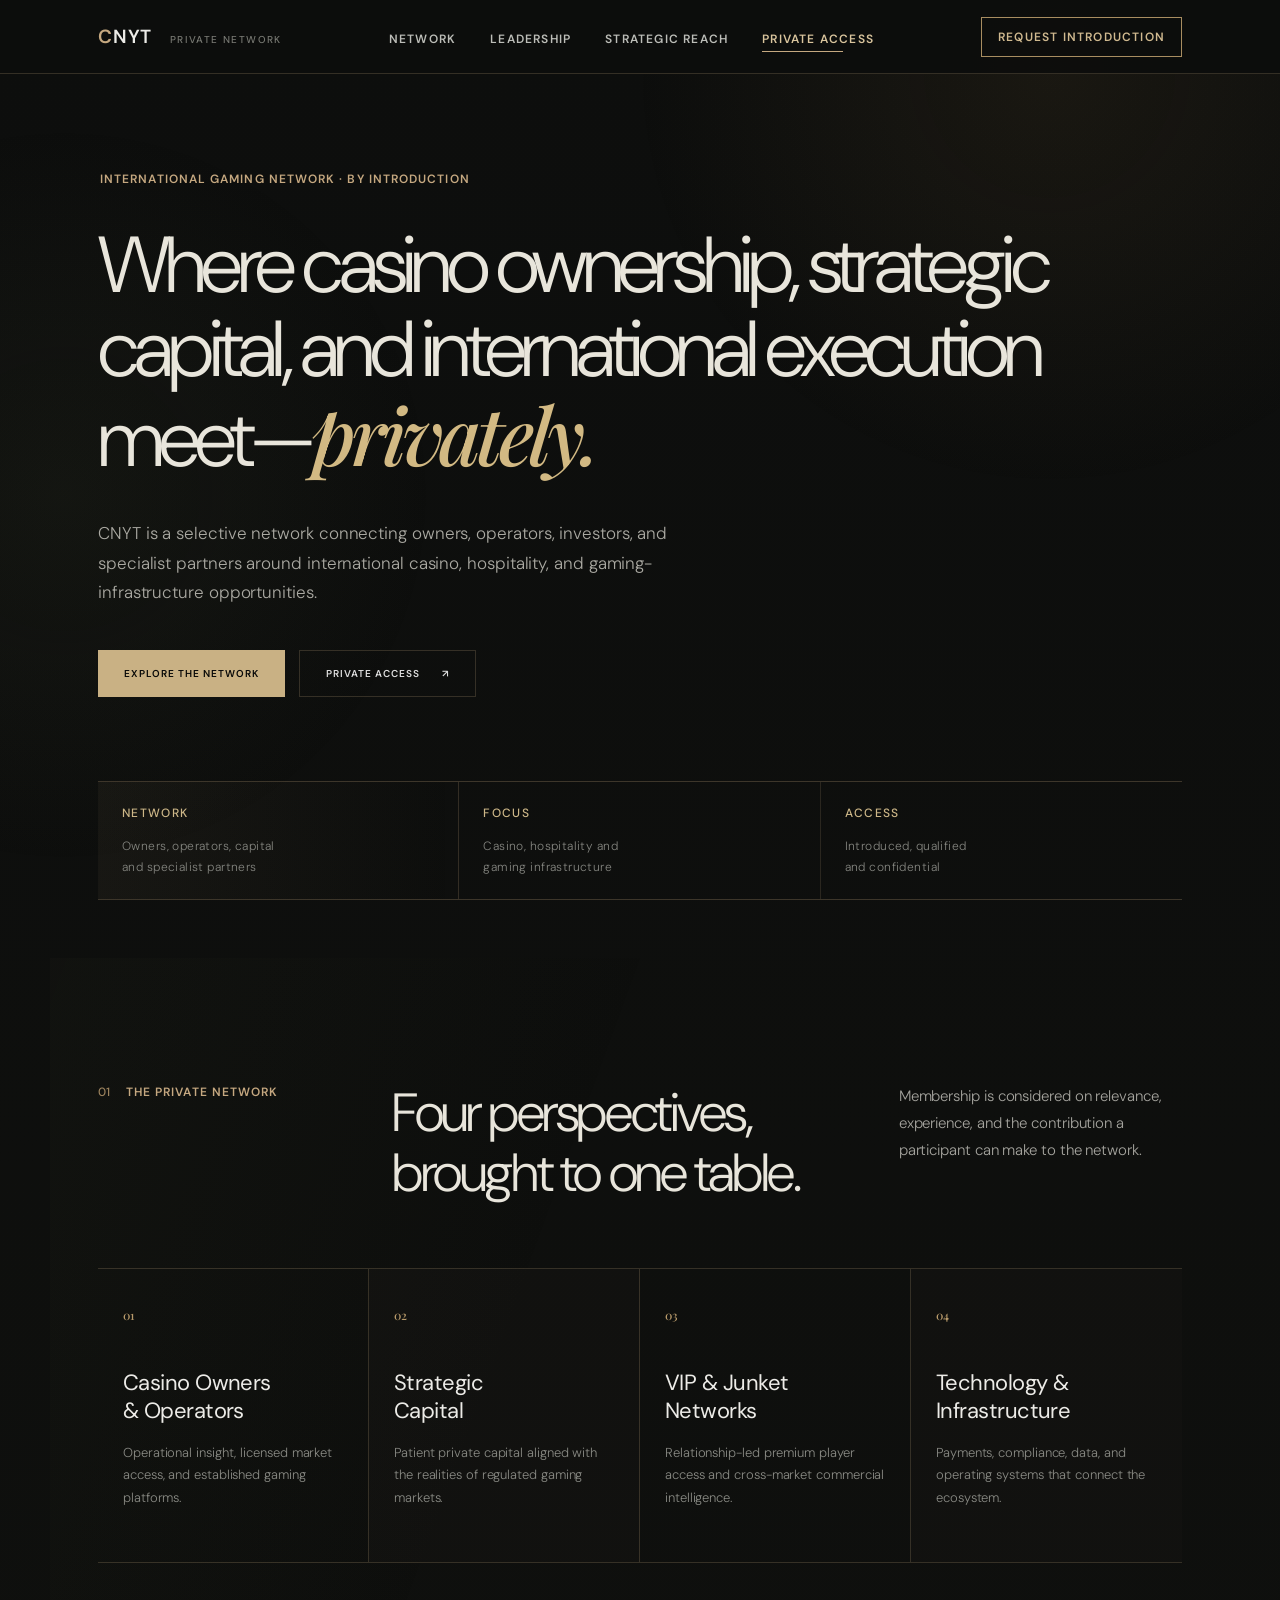
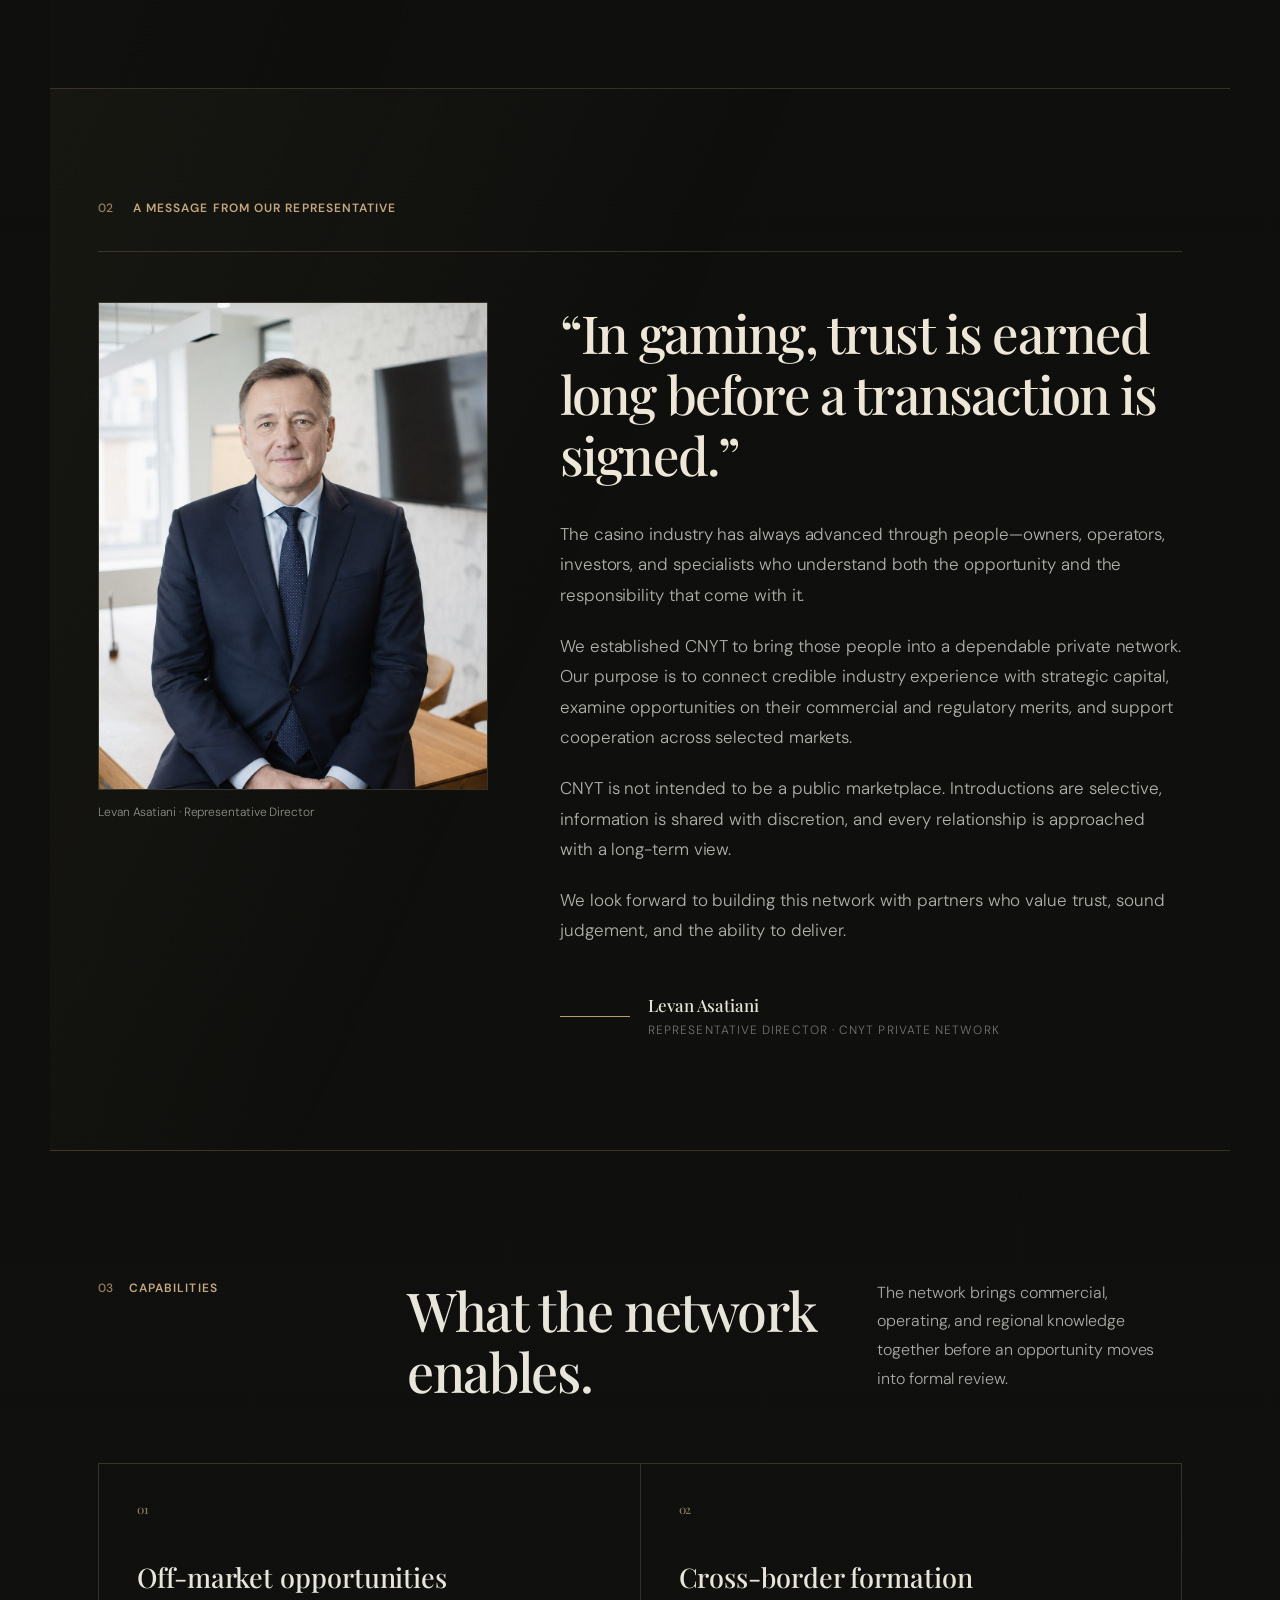
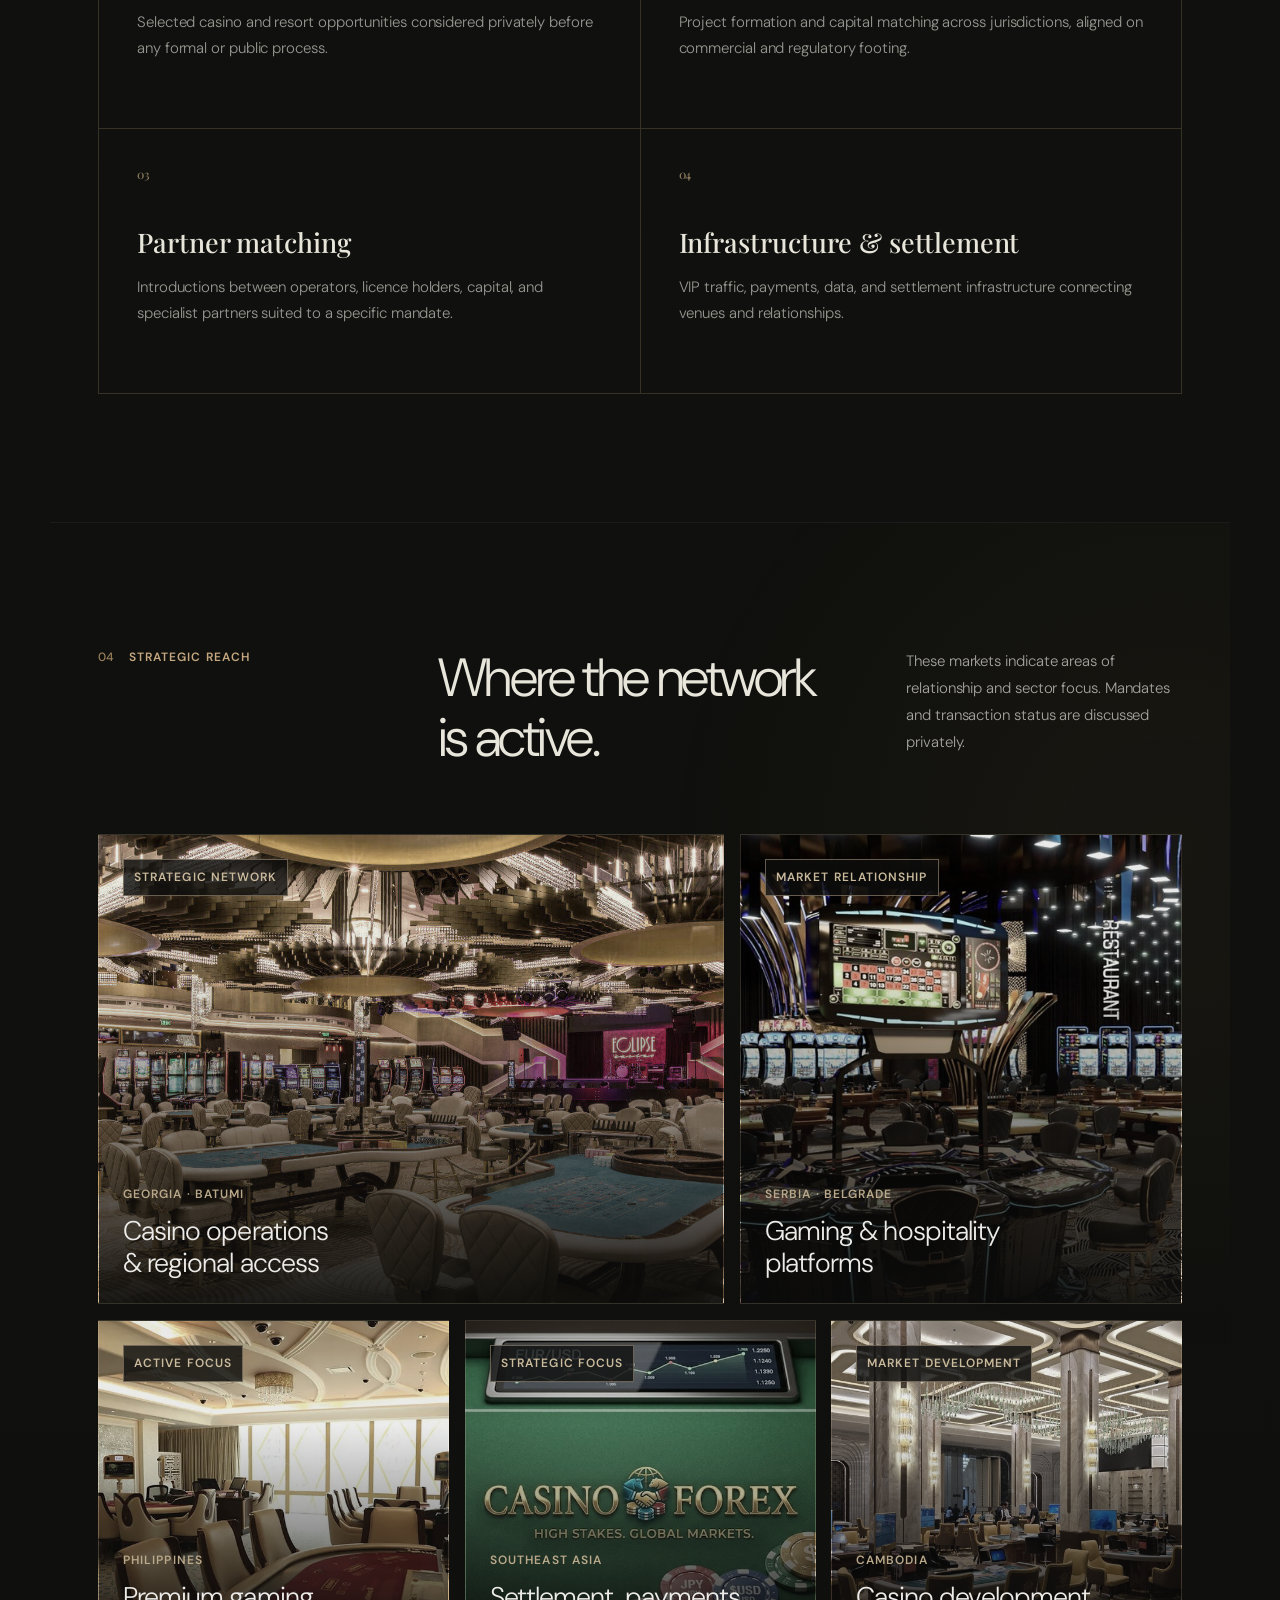
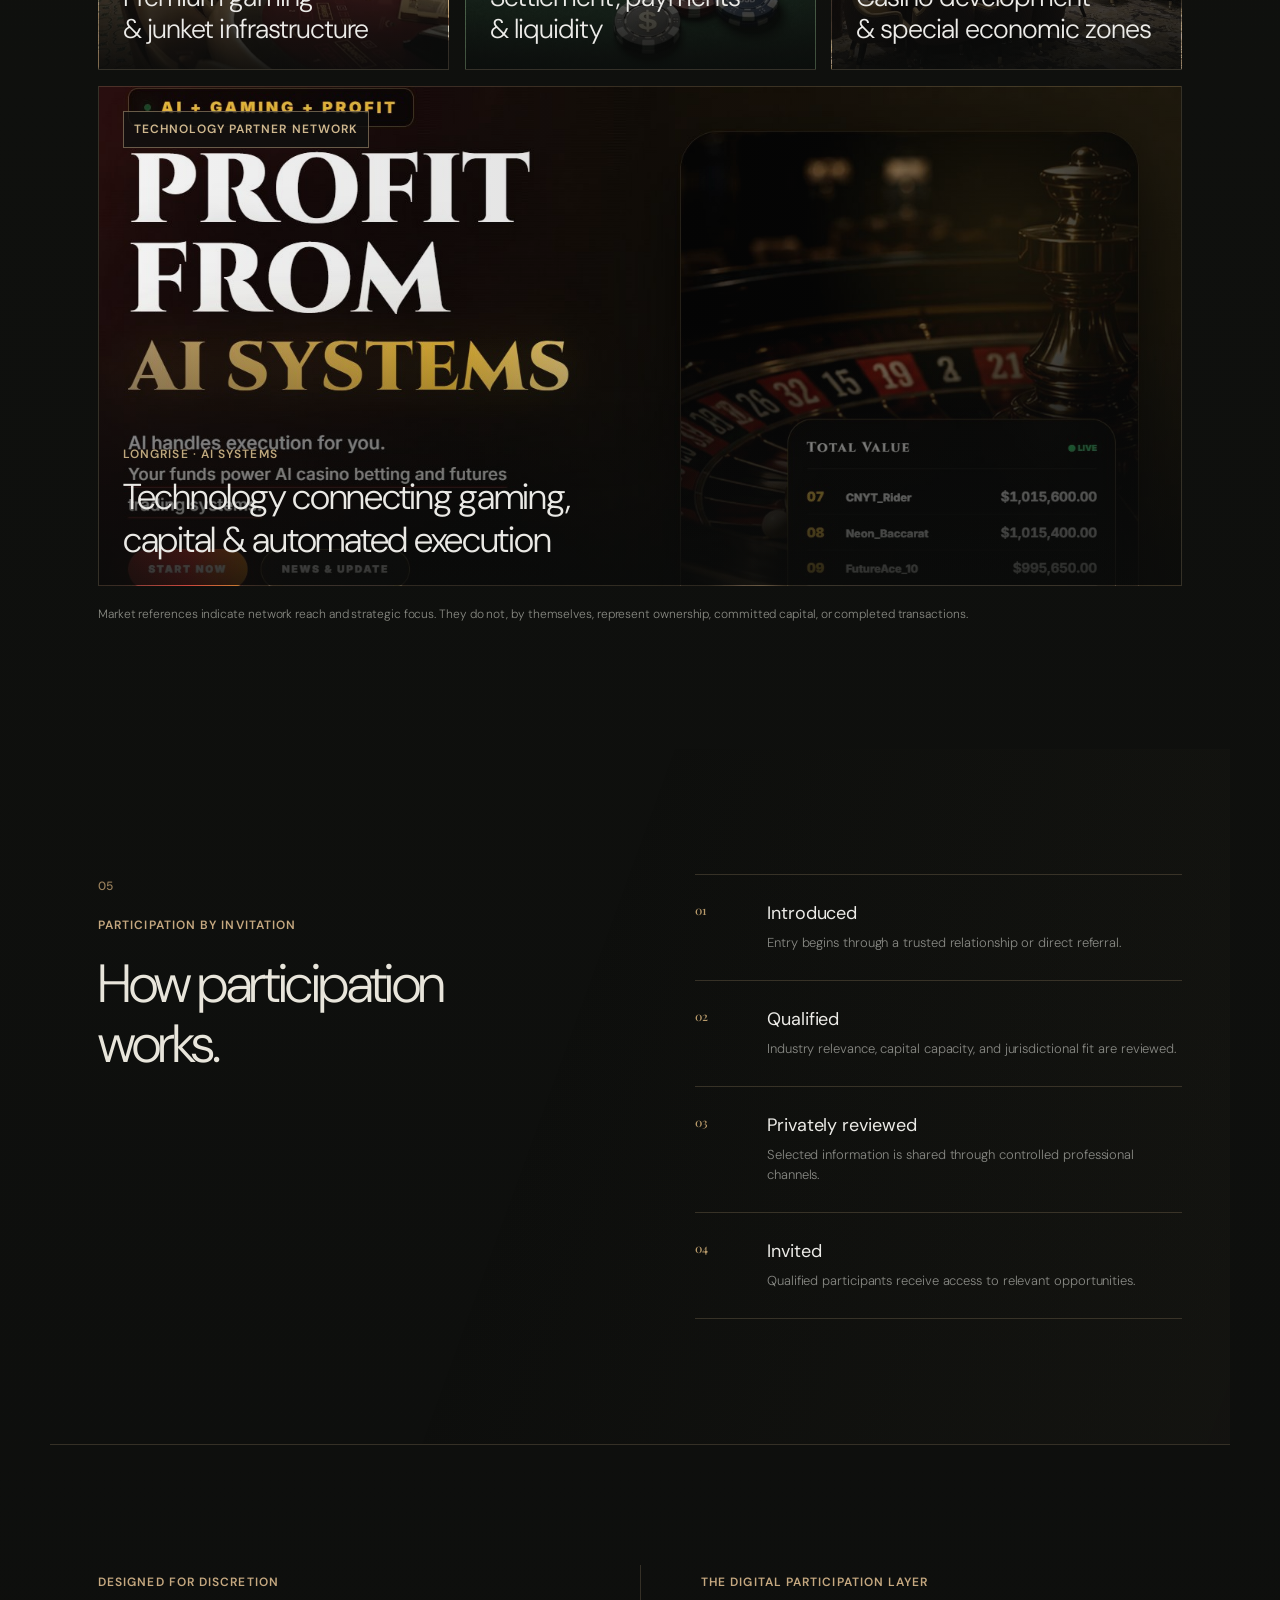
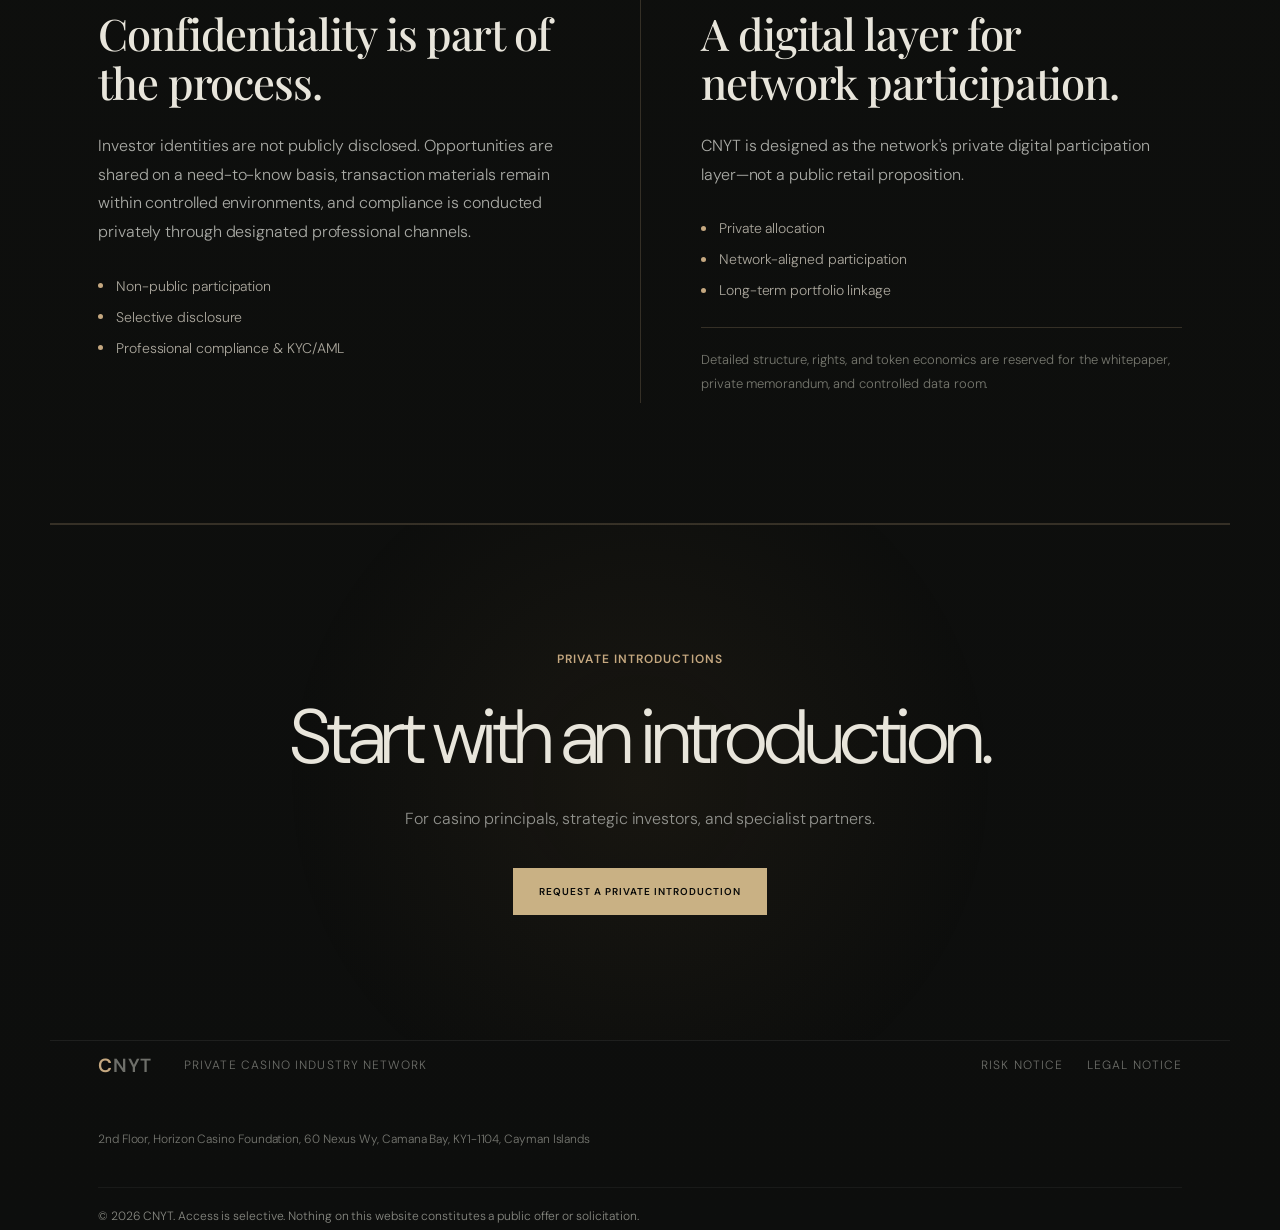
==== commit e7c61916: "Update strategic partner and casino imagery" ====
--- a/index.html
+++ b/index.html
@@ -90,7 +90,7 @@
 @media(prefers-reduced-motion:reduce){.site-header nav a::after,.button,.header-cta,.reach-card,.reach-card h3,.reach-card small,.signature-line{transition:none!important}.js .principal-grid article,.js .reach-grid .reach-card{opacity:1;transform:none}.signature-line{transform:none}}
 
 /* Local strategic-reach imagery: stable, consistent 900x576 source assets. */
-.reach-card.georgia{background-image:url('./assets/images/vasino-eclipse-card.jpg')}
+.reach-card.georgia{background-image:url('./assets/images/eclipse-casino-official-interior.jpg');background-position:center center}
 .reach-card.serbia{background-image:url('./assets/images/grand-casino-beograd-card.jpg')}
 .reach-card.vip-card{background-image:url('./assets/images/vip-junket-rooms-card.jpg')}
 .reach-card.forex-card{background-image:url('./assets/images/some-casino-forex-card.jpg')}
@@ -104,11 +104,11 @@
 .reach-card.georgia{grid-column:span 7;min-height:470px}
 .reach-card.serbia{grid-column:span 5;min-height:470px}
 .reach-card.vip-card,.reach-card.forex-card,.reach-card.ocean-card{grid-column:span 4;min-height:350px}
-.reach-card.featured-card{grid-column:1/-1;min-height:500px;background-image:url('./assets/images/longrise-ai-systems-card.jpg');background-position:center top;filter:saturate(.82);text-decoration:none}
-.reach-card.featured-card:after{background:linear-gradient(90deg,rgba(9,10,8,.1),rgba(9,10,8,.08) 45%,rgba(9,10,8,.78)),linear-gradient(0deg,rgba(9,10,8,.86),transparent 56%)}
+.reach-card.featured-card{grid-column:1/-1;min-height:500px;background-image:url('./assets/images/longrise-technology-partner.jpg');background-position:center center;filter:saturate(.9) contrast(.98);text-decoration:none}
+.reach-card.featured-card:after{background:linear-gradient(90deg,rgba(9,10,8,.04),rgba(9,10,8,.12) 54%,rgba(9,10,8,.38)),linear-gradient(0deg,rgba(9,10,8,.84),transparent 54%)}
 .reach-card.featured-card>div{max-width:560px}.reach-card.featured-card h3{font-size:36px}.reach-card.featured-card:hover{filter:saturate(1)}
 @media(max-width:900px){.reach-grid{grid-template-columns:repeat(2,minmax(0,1fr))}.reach-card.georgia,.reach-card.serbia,.reach-card.vip-card,.reach-card.forex-card,.reach-card.ocean-card{grid-column:span 1;min-height:380px}.reach-card.featured-card{grid-column:1/-1;min-height:430px}}
-@media(max-width:600px){.reach-grid{grid-template-columns:1fr}.reach-card.georgia,.reach-card.serbia,.reach-card.vip-card,.reach-card.forex-card,.reach-card.ocean-card,.reach-card.featured-card{grid-column:1;min-height:340px}.reach-card.featured-card{background-position:center top}.reach-card.featured-card h3{font-size:28px}}
+@media(max-width:600px){.reach-grid{grid-template-columns:1fr}.reach-card.georgia,.reach-card.serbia,.reach-card.vip-card,.reach-card.forex-card,.reach-card.ocean-card,.reach-card.featured-card{grid-column:1;min-height:340px}.reach-card.featured-card{background-position:38% top}.reach-card.featured-card h3{font-size:28px}}
 
 /* Leadership reads as a complete statement even before a portrait is supplied. */
 .leadership{display:block;padding-top:110px;padding-bottom:110px}.leadership-header{display:grid;grid-template-columns:1fr auto;gap:60px;align-items:start;margin-bottom:64px;padding-bottom:34px;border-bottom:1px solid var(--line)}.leadership-header>div:first-child{display:flex;align-items:center;gap:20px}.leadership-header .eyebrow{margin:0}.representative-meta{display:flex;align-items:center;gap:18px}.representative-mark{width:72px;height:72px;font-size:38px;flex:0 0 auto}.identity-note{margin:0;min-width:240px}.leadership-message{max-width:1040px;margin-left:auto;padding:0}.leadership-message h2{max-width:950px}.leadership-message>p{max-width:820px;font-size:17px;line-height:1.85}.signature-block{max-width:440px}
@@ -236,7 +236,7 @@
         <article class="reach-card image-card vip-card"><span class="status">Active focus</span><div><small>Philippines</small><h3>Premium gaming<br />& junket infrastructure</h3></div></article>
         <article class="reach-card image-card forex-card"><span class="status">Strategic focus</span><div><small>Southeast Asia</small><h3>Settlement, payments<br />& liquidity</h3></div></article>
         <article class="reach-card image-card ocean-card"><span class="status">Market development</span><div><small>Cambodia</small><h3>Casino development<br />& special economic zones</h3></div></article>
-        <a href="https://kenwac74-svg.github.io/AIHP/" target="_blank" rel="noopener noreferrer" class="reach-card image-card technology-card featured-card" aria-label="Visit LONGRISE AI Systems website"><span class="status">Technology partner network</span><div><small>LONGRISE &middot; AI Systems</small><h3>Technology connecting gaming,<br />capital & automated execution</h3></div></a>
+        <a href="https://longrise.vip" target="_blank" rel="noopener noreferrer" class="reach-card image-card technology-card featured-card" aria-label="Visit LONGRISE website"><span class="status">Technology partner network</span><div><small>LONGRISE &middot; AI Systems</small><h3>Technology connecting gaming,<br />capital & automated execution</h3></div></a>
       </div>
       <p class="reach-note">Market references indicate network reach and strategic focus. They do not, by themselves, represent ownership, committed capital, or completed transactions.</p>
     </section>
@@ -311,4 +311,4 @@
 
 </script>
 </body>
-</html>+</html>
